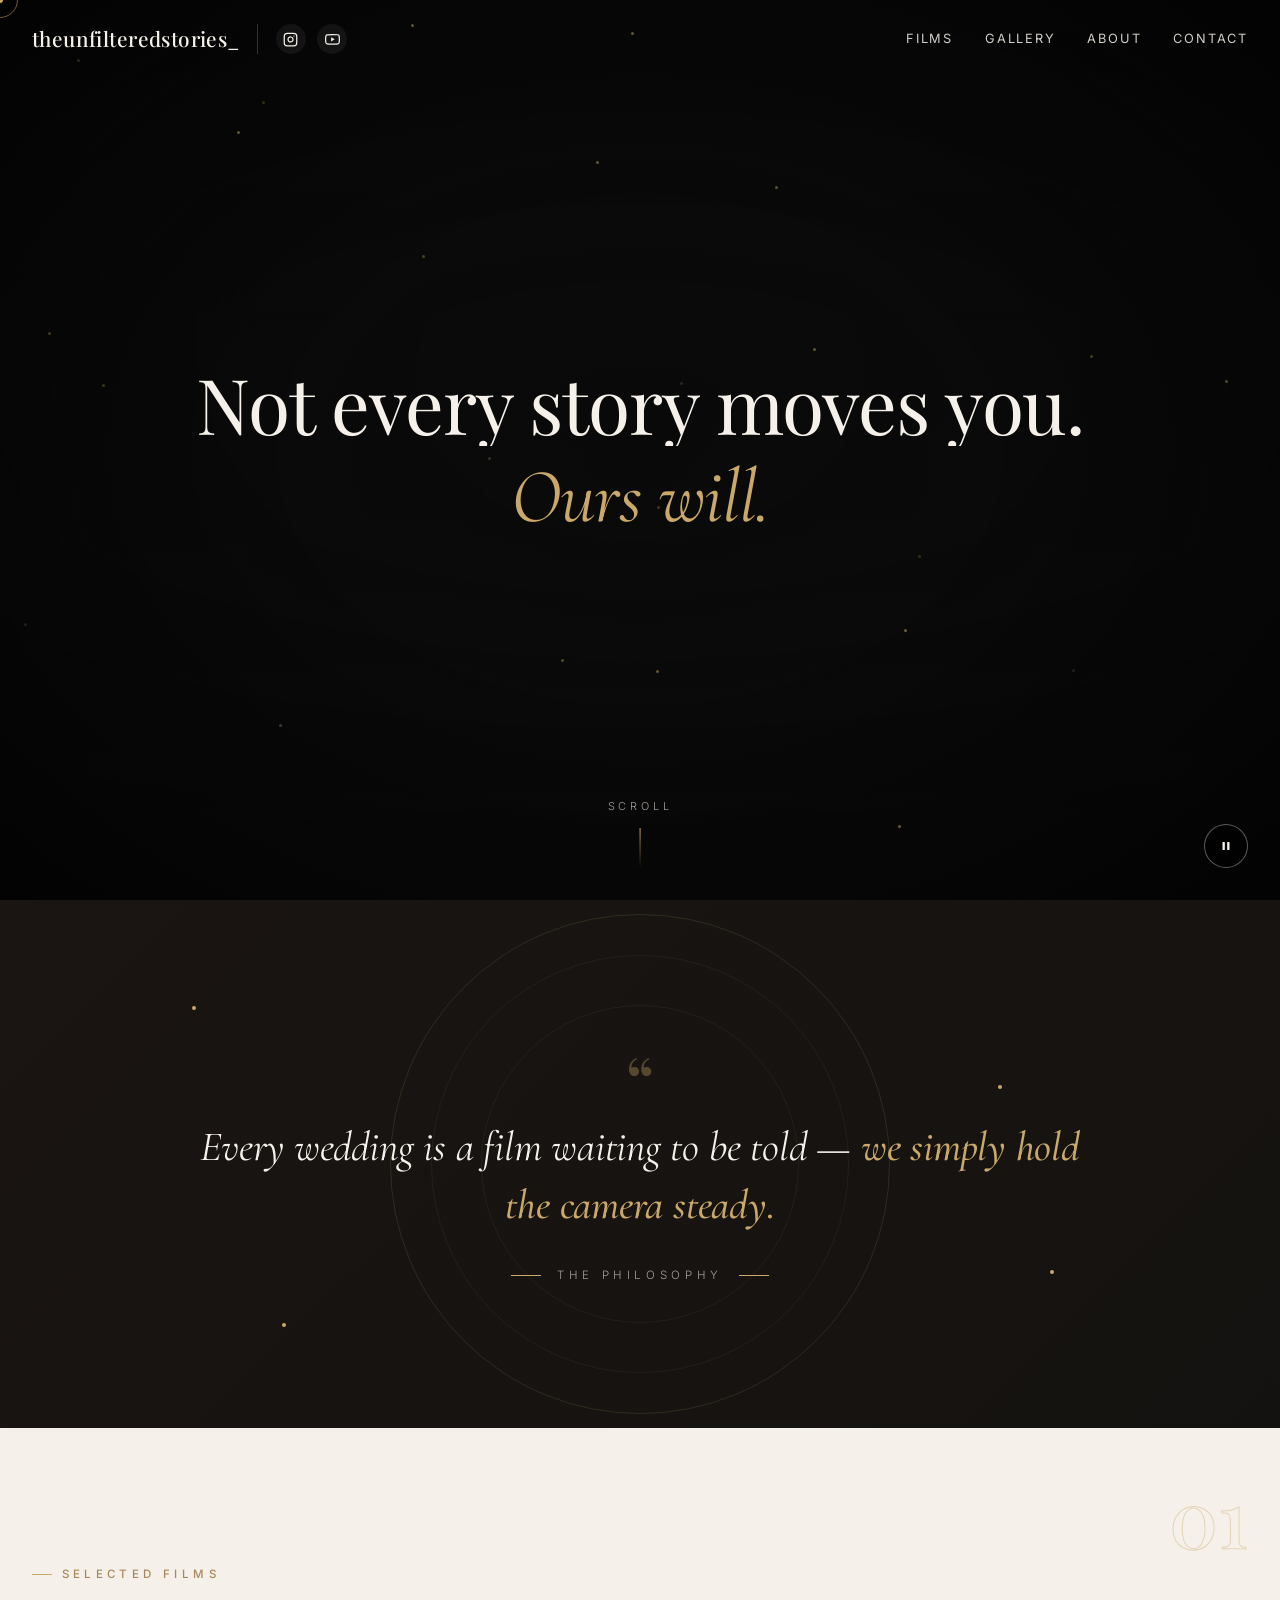
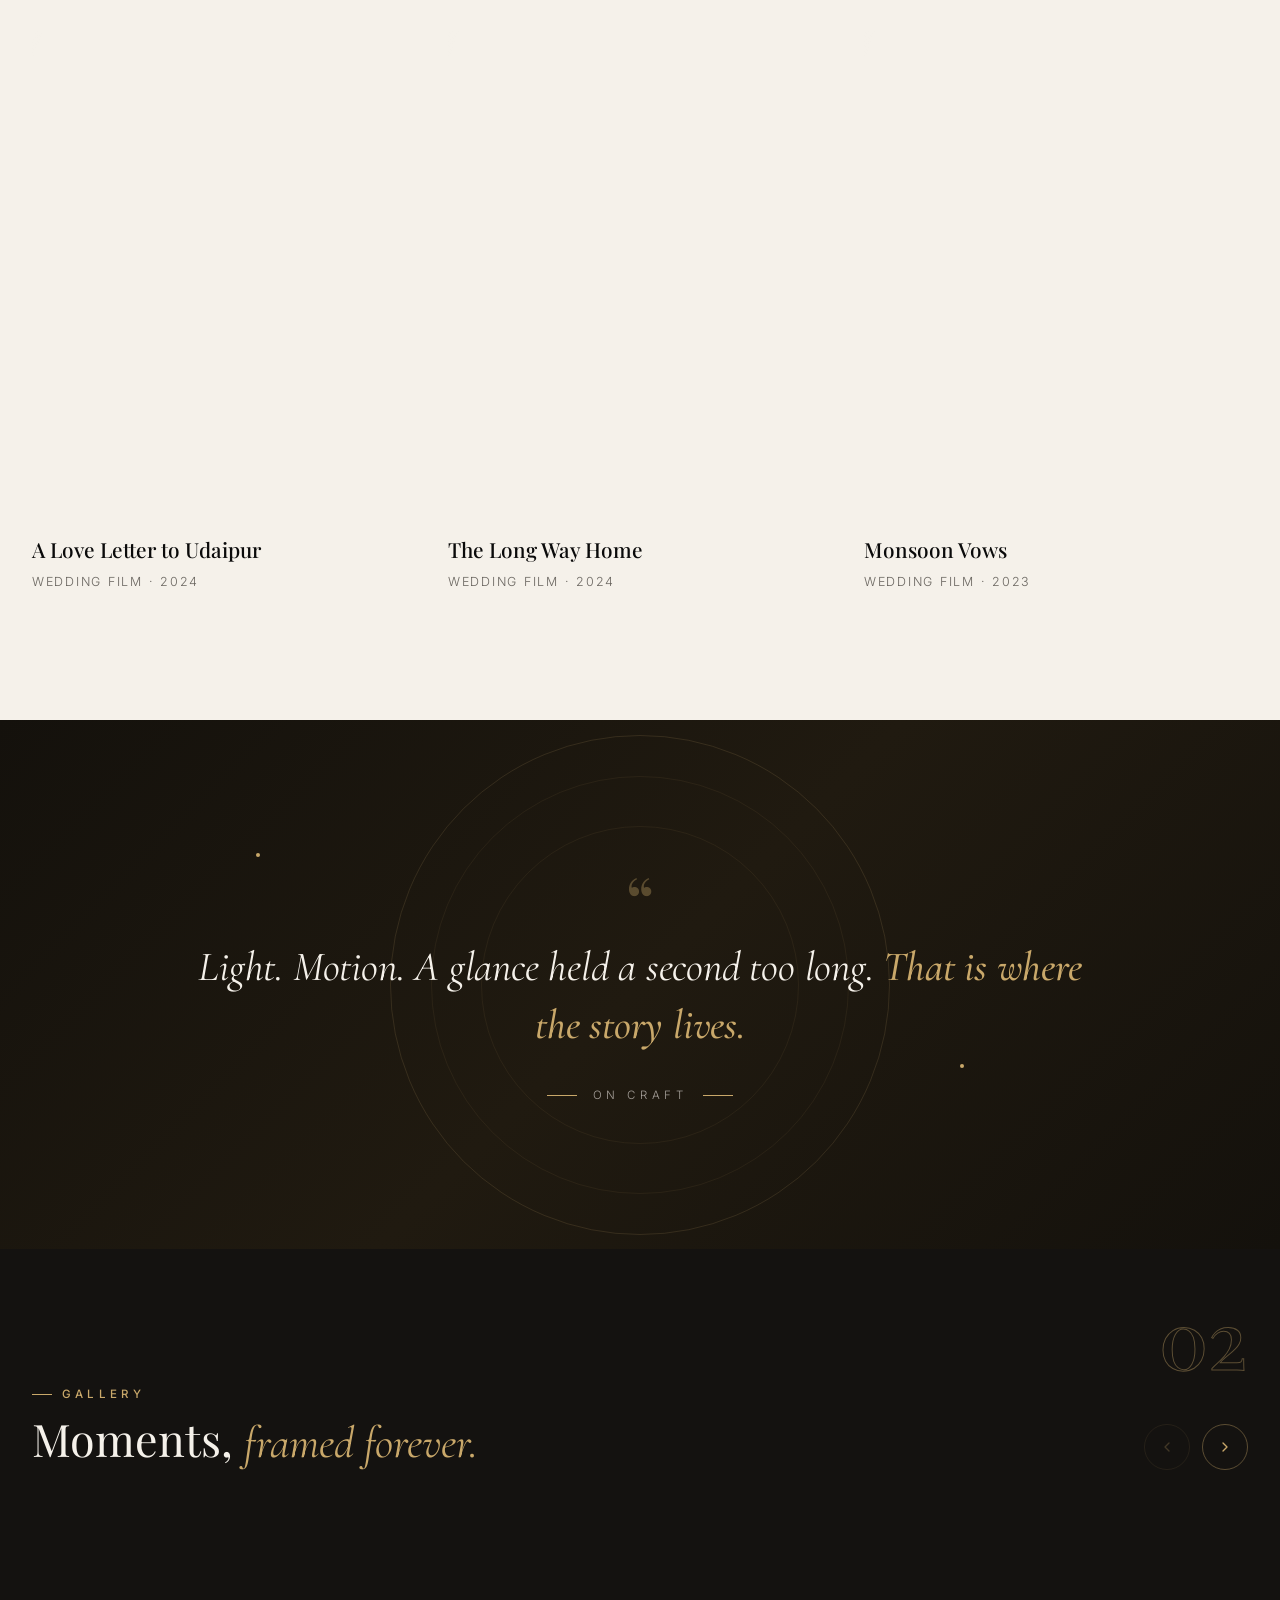
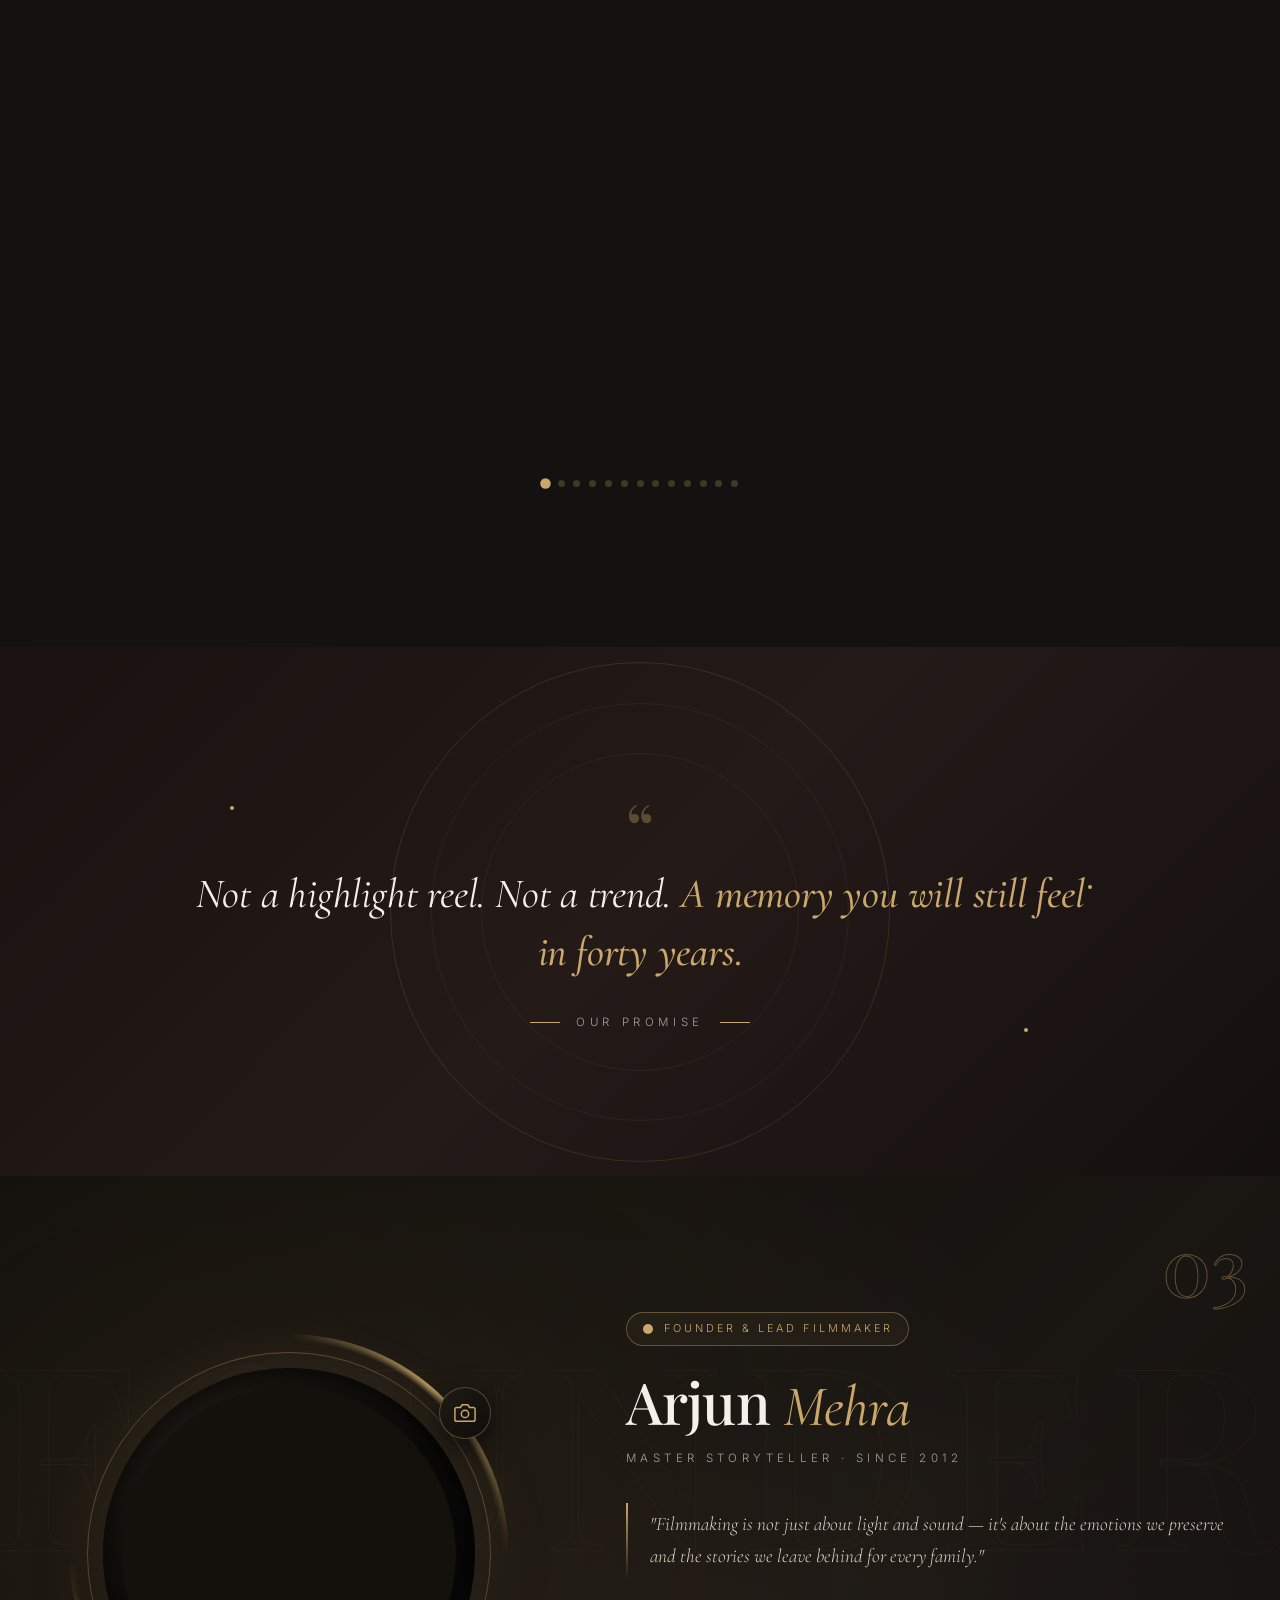
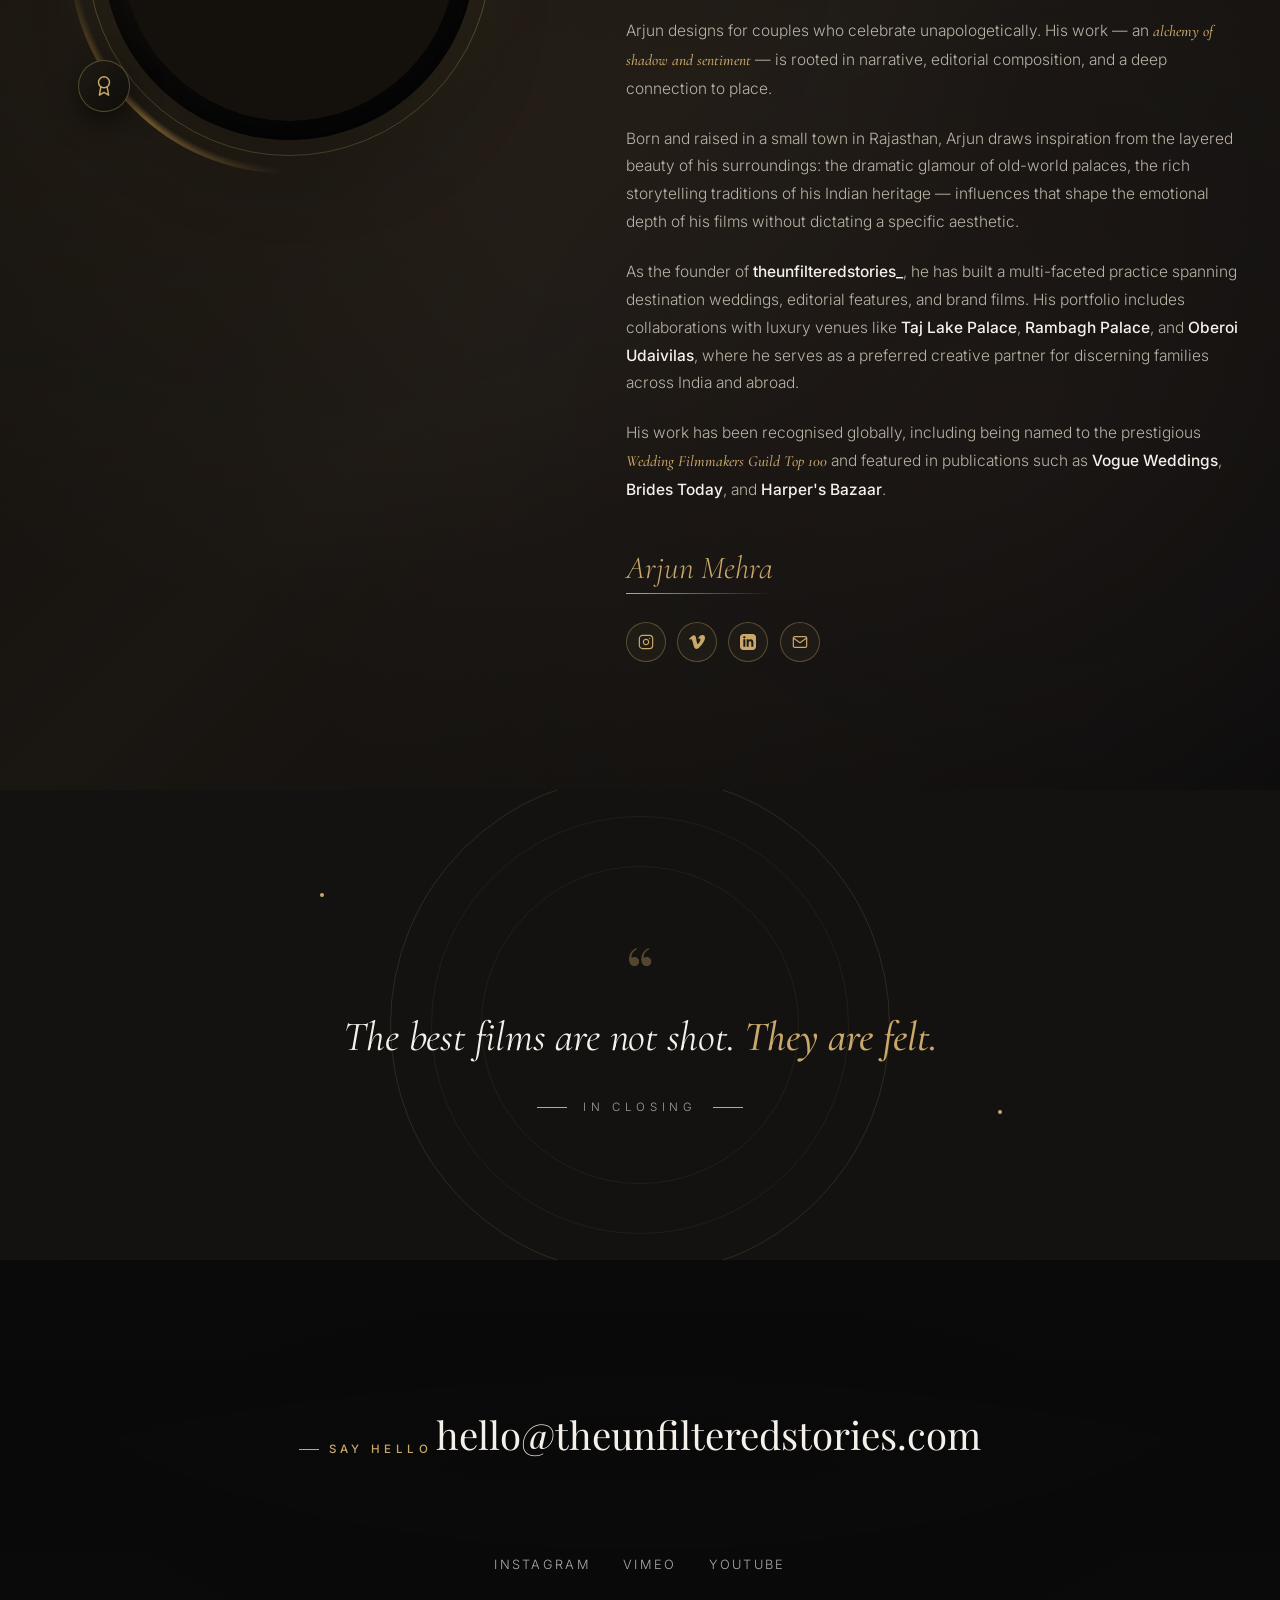
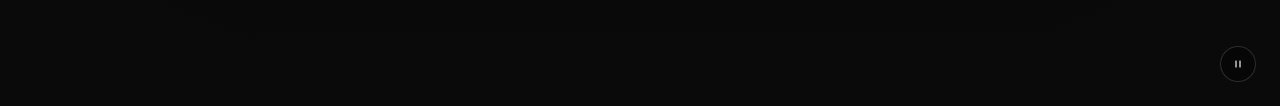
==== index.html @ 8474b448 "Add files via upload" ====
<!DOCTYPE html>
<html lang="en">
<head>
<meta charset="UTF-8" />
<meta name="viewport" content="width=device-width, initial-scale=1.0" />
<title>theunfilteredstories_ | Luxury Wedding Films & Editorial Photography</title>
<meta name="description" content="Luxury wedding films and editorial photography in India by theunfilteredstories_." />
<link rel="preconnect" href="https://fonts.googleapis.com">
<link rel="preconnect" href="https://fonts.gstatic.com" crossorigin>
<link href="https://fonts.googleapis.com/css2?family=Cormorant+Garamond:ital,wght@0,300;0,400;0,500;1,300;1,400&family=Inter:wght@300;400;500;600&family=Playfair+Display:ital,wght@0,400;0,500;0,600;1,400&display=swap" rel="stylesheet">
<link rel="stylesheet" href="style.css">
<style>

</style>
</head>
<body>

<!-- CUSTOM CURSOR -->
<div class="cursor-dot" id="cursorDot"></div>
<div class="cursor-ring" id="cursorRing"></div>

<!-- SCROLL PROGRESS -->
<div class="scroll-progress" id="scrollProgress"></div>

<!-- PAGE LOADER -->
<div class="loader" id="loader">
  <div class="loader__logo">theunfilteredstories_</div>
</div>

<!-- NAV -->
<header class="nav" id="nav">
  <div class="nav__left">
    <a href="#top" class="nav__logo">theunfilteredstories_</a>
    <div class="nav__socials">
      <a href="https://instagram.com" target="_blank" rel="noopener" aria-label="Instagram">
        <svg viewBox="0 0 24 24" fill="none" stroke="currentColor" stroke-width="2" stroke-linecap="round" stroke-linejoin="round">
          <rect x="2" y="2" width="20" height="20" rx="5" ry="5"></rect>
          <path d="M16 11.37A4 4 0 1 1 12.63 8 4 4 0 0 1 16 11.37z"></path>
          <line x1="17.5" y1="6.5" x2="17.51" y2="6.5"></line>
        </svg>
      </a>
      <a href="https://youtube.com" target="_blank" rel="noopener" aria-label="YouTube">
        <svg viewBox="0 0 24 24" fill="none" stroke="currentColor" stroke-width="2" stroke-linecap="round" stroke-linejoin="round">
          <path d="M22.54 6.42a2.78 2.78 0 0 0-1.94-2C18.88 4 12 4 12 4s-6.88 0-8.6.46a2.78 2.78 0 0 0-1.94 2A29 29 0 0 0 1 11.75a29 29 0 0 0 .46 5.33A2.78 2.78 0 0 0 3.4 19c1.72.46 8.6.46 8.6.46s6.88 0 8.6-.46a2.78 2.78 0 0 0 1.94-2 29 29 0 0 0 .46-5.25 29 29 0 0 0-.46-5.33z"></path>
          <polygon points="9.75 15.02 15.5 11.75 9.75 8.48 9.75 15.02" fill="currentColor" stroke="none"></polygon>
        </svg>
      </a>
    </div>
  </div>

  <button class="nav__toggle" id="navToggle" aria-label="Open menu">
    <span></span><span></span>
  </button>

  <nav class="nav__links" id="navLinks">
    <button class="nav__close" id="navClose" aria-label="Close menu">
      <svg viewBox="0 0 24 24" fill="none" stroke="currentColor" stroke-width="2" stroke-linecap="round" stroke-linejoin="round">
        <line x1="18" y1="6" x2="6" y2="18"></line>
        <line x1="6" y1="6" x2="18" y2="18"></line>
      </svg>
    </button>
    <a href="#films">Films</a>
    <a href="#gallery">Gallery</a>
    <a href="#about">About</a>
    <a href="#contact">Contact</a>
  </nav>
</header>

<!-- HERO -->
<section class="hero" id="top">
  <div class="hero__fallback"></div>

  <video class="hero__video" id="heroVideo"
         autoplay muted loop playsinline preload="auto"
         poster="https://images.unsplash.com/photo-1519741497674-611481863552?w=1920&q=80">
    <source src="https://cdn.coverr.co/videos/coverr-a-couple-walking-on-the-beach-2637/1080p.mp4" type="video/mp4" />
    <source src="https://cdn.coverr.co/videos/coverr-wedding-couple-sunset-8701/1080p.mp4" type="video/mp4" />
  </video>

  <div class="hero__overlay"></div>

  <!-- Floating particles -->
  <div class="hero__particles" id="heroParticles"></div>

  <button class="hero__video-toggle" id="heroVideoToggle" aria-label="Toggle background video">
    <svg id="heroIconPause" viewBox="0 0 24 24" fill="currentColor">
      <rect x="6" y="5" width="4" height="14" rx="1"/>
      <rect x="14" y="5" width="4" height="14" rx="1"/>
    </svg>
    <svg id="heroIconPlay" viewBox="0 0 24 24" fill="currentColor" style="display:none">
      <polygon points="6,4 20,12 6,20"/>
    </svg>
  </button>

  <div class="hero__content">
    <h1 class="hero__title">
      <span class="reveal-line" data-anim="fade-up"><span>Not every story moves you.</span></span>
      <span class="reveal-line" data-anim="fade-up" style="transition-delay:0.3s"><span><em>Ours will.</em></span></span>
    </h1>
  </div>
  <div class="hero__scroll">Scroll</div>
</section>

<!-- QUOTE 1 -->
<section class="quote quote--gradient">
  <div class="quote__ring"></div>
  <span class="sparkle" style="top:20%;left:15%;animation-delay:0s"></span>
  <span class="sparkle" style="top:70%;left:82%;animation-delay:1.2s"></span>
  <span class="sparkle" style="top:35%;left:78%;animation-delay:2.1s"></span>
  <span class="sparkle" style="top:80%;left:22%;animation-delay:0.7s"></span>
  <div class="quote__inner" data-anim="fade-blur">
    <span class="quote__mark">“</span>
    <p class="quote__text">
      Every wedding is a film waiting to be told —
      <span class="accent">we simply hold the camera steady.</span>
    </p>
    <span class="quote__attr">The Philosophy</span>
  </div>
</section>

<!-- FILMS -->
<section class="films" id="films">
  <span class="section-num" data-anim="fade-left">01</span>
  <p class="section-label" data-anim="fade-right">Selected Films</p>
  <div class="films__grid">
    <article class="film" data-anim="fade-up" style="transition-delay:0s"
             data-img="https://images.unsplash.com/photo-1583939003579-730e3918a45a?w=1600&q=80">
      <div class="film__thumb-wrap">
        <div class="film__thumb" style="background-image:url('https://images.unsplash.com/photo-1583939003579-730e3918a45a?w=900&q=80')"></div>
      </div>
      <h3>A Love Letter to Udaipur</h3>
      <p>Wedding Film · 2024</p>
    </article>
    <article class="film" data-anim="fade-up" style="transition-delay:0.15s"
             data-img="https://images.unsplash.com/photo-1511285560929-80b456fea0bc?w=1600&q=80">
      <div class="film__thumb-wrap">
        <div class="film__thumb" style="background-image:url('https://images.unsplash.com/photo-1511285560929-80b456fea0bc?w=900&q=80')"></div>
      </div>
      <h3>The Long Way Home</h3>
      <p>Wedding Film · 2024</p>
    </article>
    <article class="film" data-anim="fade-up" style="transition-delay:0.3s"
             data-img="https://images.unsplash.com/photo-1519225421980-715cb0215aed?w=1600&q=80">
      <div class="film__thumb-wrap">
        <div class="film__thumb" style="background-image:url('https://images.unsplash.com/photo-1519225421980-715cb0215aed?w=900&q=80')"></div>
      </div>
      <h3>Monsoon Vows</h3>
      <p>Wedding Film · 2023</p>
    </article>
  </div>
</section>

<!-- QUOTE 2 -->
<section class="quote quote--gold">
  <div class="quote__ring"></div>
  <span class="sparkle" style="top:25%;left:20%;animation-delay:0.4s"></span>
  <span class="sparkle" style="top:65%;left:75%;animation-delay:1.6s"></span>
  <div class="quote__inner" data-anim="fade-scale">
    <span class="quote__mark">“</span>
    <p class="quote__text">
      Light. Motion. A glance held a second too long.
      <span class="accent">That is where the story lives.</span>
    </p>
    <span class="quote__attr">On Craft</span>
  </div>
</section>

<!-- GALLERY -->
<section class="gallery" id="gallery">
  <span class="section-num" data-anim="fade-left">02</span>
  <div class="gallery__header">
    <div data-anim="fade-left">
      <p class="section-label">Gallery</p>
      <h2 class="gallery__title">Moments, <em>framed forever.</em></h2>
    </div>
    <div class="gallery__controls" data-anim="fade-right">
      <button class="gallery__btn" id="prevBtn" aria-label="Previous">
        <svg viewBox="0 0 24 24" fill="none" stroke="currentColor" stroke-width="2" stroke-linecap="round" stroke-linejoin="round"><polyline points="15 18 9 12 15 6"></polyline></svg>
      </button>
      <button class="gallery__btn" id="nextBtn" aria-label="Next">
        <svg viewBox="0 0 24 24" fill="none" stroke="currentColor" stroke-width="2" stroke-linecap="round" stroke-linejoin="round"><polyline points="9 18 15 12 9 6"></polyline></svg>
      </button>
    </div>
  </div>
  <div class="slider" id="slider">
    <div class="slider__track" id="sliderTrack"></div>
  </div>
  <div class="gallery__dots" id="galleryDots"></div>
</section>

<!-- QUOTE 3 -->
<section class="quote quote--rose">
  <div class="quote__ring"></div>
  <span class="sparkle" style="top:30%;left:18%;animation-delay:0.9s"></span>
  <span class="sparkle" style="top:72%;left:80%;animation-delay:0.2s"></span>
  <span class="sparkle" style="top:45%;left:85%;animation-delay:2.3s"></span>
  <div class="quote__inner" data-anim="fade-rotate">
    <span class="quote__mark">“</span>
    <p class="quote__text">
      Not a highlight reel. Not a trend.
      <span class="accent">A memory you will still feel in forty years.</span>
    </p>
    <span class="quote__attr">Our Promise</span>
  </div>
</section>

<!-- ABOUT -->
<section class="about-page" id="about">
  <div class="about-page__ghost">FOUNDER</div>
  <span class="section-num" data-anim="fade-left">03</span>

  <div class="about-page__inner">

    <div class="about-page__visual" data-anim="fade-right">
      <div class="about-page__ring-wrap">
        <div class="about-page__ring-outer"></div>
        <div class="about-page__ring-mid"></div>
        <div class="about-page__ring-inner"></div>

        <div class="about-page__portrait"
             style="background-image:url('https://images.unsplash.com/photo-1606216794074-735e91aa2c92?w=900&q=80')"></div>

        <div class="about-page__badge about-page__badge--1" title="Camera">
          <svg viewBox="0 0 24 24" fill="none" stroke="currentColor" stroke-width="1.6" stroke-linecap="round" stroke-linejoin="round">
            <path d="M23 19a2 2 0 0 1-2 2H3a2 2 0 0 1-2-2V8a2 2 0 0 1 2-2h4l2-3h6l2 3h4a2 2 0 0 1 2 2z"></path>
            <circle cx="12" cy="13" r="4"></circle>
          </svg>
        </div>
        <div class="about-page__badge about-page__badge--2" title="Award">
          <svg viewBox="0 0 24 24" fill="none" stroke="currentColor" stroke-width="1.6" stroke-linecap="round" stroke-linejoin="round">
            <circle cx="12" cy="8" r="6"></circle>
            <path d="M15.477 12.89 17 22l-5-3-5 3 1.523-9.11"></path>
          </svg>
        </div>
      </div>
    </div>

    <div class="about-page__content" data-anim="fade-left">

      <div class="about-page__badge-tag">
        <svg viewBox="0 0 24 24" fill="currentColor"><circle cx="12" cy="12" r="10"/></svg>
        Founder &amp; Lead Filmmaker
      </div>

      <h2 class="about-page__name">
        <span class="first">Arjun</span>
        <span class="last">Mehra</span>
      </h2>

      <p class="about-page__role">Master Storyteller · Since 2012</p>

      <blockquote class="about-page__quote">
        "Filmmaking is not just about light and sound — it's about the
        <em>emotions we preserve</em> and the stories we leave behind for every family."
      </blockquote>

      <div class="about-page__bio">
        <p>
          Arjun designs for couples who celebrate unapologetically. His work —
          an <em>alchemy of shadow and sentiment</em> — is rooted in narrative,
          editorial composition, and a deep connection to place.
        </p>
        <p>
          Born and raised in a small town in Rajasthan, Arjun draws inspiration
          from the layered beauty of his surroundings: the dramatic glamour of
          old-world palaces, the rich storytelling traditions of his Indian
          heritage — influences that shape the emotional depth of his films
          without dictating a specific aesthetic.
        </p>
        <p>
          As the founder of <strong>theunfilteredstories_</strong>, he has built a
          multi-faceted practice spanning destination weddings, editorial
          features, and brand films. His portfolio includes collaborations with
          luxury venues like <strong>Taj Lake Palace</strong>,
          <strong>Rambagh Palace</strong>, and <strong>Oberoi Udaivilas</strong>,
          where he serves as a preferred creative partner for discerning families
          across India and abroad.
        </p>
        <p>
          His work has been recognised globally, including being named to the
          prestigious <em>Wedding Filmmakers Guild Top 100</em> and featured in
          publications such as <strong>Vogue Weddings</strong>,
          <strong>Brides Today</strong>, and <strong>Harper's Bazaar</strong>.
        </p>
      </div>

      <div class="about-page__signature" data-anim="fade-up">
        Arjun Mehra
      </div>

      <div class="about-page__socials" data-anim="fade-up" style="transition-delay:0.15s">
        <a href="#" aria-label="Instagram">
          <svg viewBox="0 0 24 24" fill="none" stroke="currentColor" stroke-width="1.8" stroke-linecap="round" stroke-linejoin="round">
            <rect x="2" y="2" width="20" height="20" rx="5" ry="5"></rect>
            <path d="M16 11.37A4 4 0 1 1 12.63 8 4 4 0 0 1 16 11.37z"></path>
            <line x1="17.5" y1="6.5" x2="17.51" y2="6.5"></line>
          </svg>
        </a>
        <a href="#" aria-label="Vimeo">
          <svg viewBox="0 0 24 24" fill="currentColor">
            <path d="M23.977 6.416c-.105 2.338-1.739 5.543-4.894 9.609-3.268 4.247-6.026 6.37-8.29 6.37-1.409 0-2.578-1.294-3.553-3.881L5.322 11.4C4.603 8.816 3.834 7.522 3.01 7.522c-.179 0-.806.378-1.881 1.132L0 7.197a315.065 315.065 0 0 0 3.501-3.128C5.08 2.701 6.266 1.984 7.055 1.91c1.867-.18 3.016 1.1 3.447 3.838.465 2.953.789 4.789.971 5.507.539 2.45 1.131 3.674 1.776 3.674.502 0 1.256-.796 2.265-2.385 1.004-1.589 1.54-2.797 1.612-3.628.144-1.371-.395-2.061-1.614-2.061-.574 0-1.167.121-1.777.391 1.186-3.868 3.434-5.757 6.762-5.637 2.473.06 3.628 1.664 3.48 4.807z"/>
          </svg>
        </a>
        <a href="#" aria-label="LinkedIn">
          <svg viewBox="0 0 24 24" fill="currentColor">
            <path d="M19 0h-14c-2.761 0-5 2.239-5 5v14c0 2.761 2.239 5 5 5h14c2.762 0 5-2.239 5-5v-14c0-2.761-2.238-5-5-5zm-11 19h-3v-11h3v11zm-1.5-12.268c-.966 0-1.75-.79-1.75-1.764s.784-1.764 1.75-1.764 1.75.79 1.75 1.764-.783 1.764-1.75 1.764zm13.5 12.268h-3v-5.604c0-3.368-4-3.113-4 0v5.604h-3v-11h3v1.765c1.396-2.586 7-2.777 7 2.476v6.759z"/>
          </svg>
        </a>
        <a href="mailto:hello@theunfilteredstories.com" aria-label="Email">
          <svg viewBox="0 0 24 24" fill="none" stroke="currentColor" stroke-width="1.8" stroke-linecap="round" stroke-linejoin="round">
            <path d="M4 4h16c1.1 0 2 .9 2 2v12c0 1.1-.9 2-2 2H4c-1.1 0-2-.9-2-2V6c0-1.1.9-2 2-2z"></path>
            <polyline points="22,6 12,13 2,6"></polyline>
          </svg>
        </a>
      </div>

    </div>
  </div>
</section>

<!-- QUOTE 4 -->
<section class="quote quote--dark">
  <div class="quote__ring"></div>
  <span class="sparkle" style="top:22%;left:25%;animation-delay:0.5s"></span>
  <span class="sparkle" style="top:68%;left:78%;animation-delay:1.4s"></span>
  <div class="quote__inner" data-anim="zoom-out">
    <span class="quote__mark">“</span>
    <p class="quote__text">
      The best films are not shot.
      <span class="accent">They are felt.</span>
    </p>
    <span class="quote__attr">In Closing</span>
  </div>
</section>

<!-- CONTACT / FOOTER -->
<footer class="contact" id="contact">
  <div class="contact__fallback"></div>

  <video class="contact__video" id="footerVideo"
         autoplay muted loop playsinline preload="auto"
         poster="https://images.unsplash.com/photo-1522413452208-996ff3f3e740?w=1920&q=80">
    <source src="https://cdn.coverr.co/videos/coverr-a-couple-in-love-1573/1080p.mp4" type="video/mp4" />
    <source src="https://cdn.coverr.co/videos/coverr-a-wedding-couple-1583/1080p.mp4" type="video/mp4" />
  </video>

  <div class="contact__overlay"></div>

  <button class="contact__video-toggle" id="footerVideoToggle" aria-label="Toggle footer video">
    <svg id="footerIconPause" viewBox="0 0 24 24" fill="currentColor">
      <rect x="6" y="5" width="4" height="14" rx="1"/>
      <rect x="14" y="5" width="4" height="14" rx="1"/>
    </svg>
    <svg id="footerIconPlay" viewBox="0 0 24 24" fill="currentColor" style="display:none">
      <polygon points="6,4 20,12 6,20"/>
    </svg>
  </button>

  <div class="contact__inner">
    <p class="section-label" data-anim="fade-down">Say Hello</p>
    <a class="contact__mail" href="mailto:hello@theunfilteredstories.com" data-anim="fade-scale">
      hello@theunfilteredstories.com
    </a>
    <div class="contact__socials" data-anim="fade-up" style="transition-delay:0.2s">
      <a href="#">Instagram</a>
      <a href="#">Vimeo</a>
      <a href="#">YouTube</a>
    </div>
    <p class="contact__copy" data-anim="fade-up" style="transition-delay:0.35s">
      © <span id="year"></span> theunfilteredstories_
    </p>
  </div>
</footer>

<!-- LIGHTBOX -->
<div class="lightbox" id="lightbox">
  <button class="lightbox__close" id="lightboxClose" aria-label="Close">×</button>
  <img id="lightboxImg" src="" alt="" />
</div>

<script src="main.js"></script>

</body>
</html>
---- style.css ----
/* ========================================================
   BASE + VARIABLES
   ======================================================== */
*, *::before, *::after { box-sizing: border-box; margin: 0; padding: 0; }

:root {
  --ink:        #0a0a0a;
  --cream:      #f5f1ea;
  --sand:       #e8e0d2;
  --accent:     #c9a86a;
  --accent-2:   #a8875a;
  --gold-deep:  #8a6b3a;
  --rose:       #b78a86;
  --deep:       #141210;
  --muted-dark: #6a6660;
  --muted-lite: #a6a09a;

  --serif:   'Cormorant Garamond', serif;
  --display: 'Playfair Display', serif;
  --sans:    'Inter', system-ui, sans-serif;
}

html { scroll-behavior: smooth; }

body {
  background: var(--ink);
  color: var(--cream);
  font-family: var(--sans);
  font-weight: 300;
  line-height: 1.6;
  -webkit-font-smoothing: antialiased;
  overflow-x: hidden;
  cursor: none; /* replaced by custom cursor on desktop */
}
@media (max-width: 900px) { body { cursor: auto; } }

a { color: inherit; text-decoration: none; }
img { display: block; max-width: 100%; }

::selection { background: var(--accent); color: var(--ink); }

/* Custom scrollbar */
::-webkit-scrollbar { width: 8px; }
::-webkit-scrollbar-track { background: var(--ink); }
::-webkit-scrollbar-thumb {
  background: linear-gradient(180deg, var(--accent), var(--gold-deep));
  border-radius: 4px;
}
::-webkit-scrollbar-thumb:hover { background: var(--accent); }

/* ========================================================
   ANIMATION KEYFRAMES  (150+)
   ======================================================== */

/* --- Fades --- */
@keyframes fadeIn       { from { opacity: 0 } to { opacity: 1 } }
@keyframes fadeOut      { from { opacity: 1 } to { opacity: 0 } }
@keyframes fadeUp       { from { opacity:0; transform: translateY(40px) } to { opacity:1; transform: translateY(0) } }
@keyframes fadeDown     { from { opacity:0; transform: translateY(-40px) } to { opacity:1; transform: translateY(0) } }
@keyframes fadeLeft     { from { opacity:0; transform: translateX(-50px) } to { opacity:1; transform: translateX(0) } }
@keyframes fadeRight    { from { opacity:0; transform: translateX(50px) } to { opacity:1; transform: translateX(0) } }
@keyframes fadeInScale  { from { opacity:0; transform: scale(0.9) } to { opacity:1; transform: scale(1) } }
@keyframes fadeInBlur   { from { opacity:0; filter: blur(12px) } to { opacity:1; filter: blur(0) } }
@keyframes fadeInRotate { from { opacity:0; transform: rotate(-6deg) scale(0.95) } to { opacity:1; transform: rotate(0) scale(1) } }

/* --- Slides --- */
@keyframes slideUp      { from { transform: translateY(100%) } to { transform: translateY(0) } }
@keyframes slideDown    { from { transform: translateY(-100%) } to { transform: translateY(0) } }
@keyframes slideLeft    { from { transform: translateX(100%) } to { transform: translateX(0) } }
@keyframes slideRight   { from { transform: translateX(-100%) } to { transform: translateX(0) } }

/* --- Zooms --- */
@keyframes zoomIn       { from { transform: scale(0.5); opacity: 0 } to { transform: scale(1); opacity: 1 } }
@keyframes zoomOut      { from { transform: scale(1.4); opacity: 0 } to { transform: scale(1); opacity: 1 } }
@keyframes slowZoom     { from { transform: scale(1) } to { transform: scale(1.1) } }
@keyframes breathe      { 0%,100% { transform: scale(1) } 50% { transform: scale(1.03) } }
@keyframes pulseSoft    { 0%,100% { opacity: 0.5 } 50% { opacity: 1 } }
@keyframes pulseScale   { 0%,100% { transform: scale(1) } 50% { transform: scale(1.06) } }
@keyframes pulseRing    { 0% { box-shadow: 0 0 0 0 rgba(201,168,106,0.6) } 70% { box-shadow: 0 0 0 16px rgba(201,168,106,0) } 100% { box-shadow: 0 0 0 0 rgba(201,168,106,0) } }

/* --- Rotations --- */
@keyframes spin         { from { transform: rotate(0) } to { transform: rotate(360deg) } }
@keyframes spinSlow     { from { transform: rotate(0) } to { transform: rotate(360deg) } }
@keyframes spinReverse  { from { transform: rotate(360deg) } to { transform: rotate(0) } }
@keyframes tilt         { 0%,100% { transform: rotate(-2deg) } 50% { transform: rotate(2deg) } }
@keyframes wobble       { 0%,100% { transform: translateX(0) } 25% { transform: translateX(-4px) rotate(-1deg) } 75% { transform: translateX(4px) rotate(1deg) } }
@keyframes swing        { 0%,100% { transform: rotate(-8deg) } 50% { transform: rotate(8deg) } }

/* --- Movement --- */
@keyframes float        { 0%,100% { transform: translateY(0) } 50% { transform: translateY(-14px) } }
@keyframes floatX       { 0%,100% { transform: translateX(0) } 50% { transform: translateX(14px) } }
@keyframes floatUpSlow  { 0%,100% { transform: translateY(0) } 50% { transform: translateY(-30px) } }
@keyframes drift        { 0%,100% { transform: translate(0,0) } 33% { transform: translate(12px,-8px) } 66% { transform: translate(-8px,10px) } }
@keyframes bob          { 0%,100% { transform: translateY(0) } 50% { transform: translateY(-6px) } }
@keyframes sway         { 0%,100% { transform: rotate(-3deg) } 50% { transform: rotate(3deg) } }

/* --- Text reveals --- */
@keyframes typewriter   { from { width: 0 } to { width: 100% } }
@keyframes blink        { 0%,100% { border-color: transparent } 50% { border-color: var(--accent) } }
@keyframes letterUp     { from { opacity: 0; transform: translateY(100%) } to { opacity: 1; transform: translateY(0) } }
@keyframes letterDrop   { from { opacity: 0; transform: translateY(-100%) } to { opacity: 1; transform: translateY(0) } }
@keyframes letterBlur   { from { opacity: 0; filter: blur(8px) } to { opacity: 1; filter: blur(0) } }
@keyframes letterScale  { from { opacity: 0; transform: scale(1.4) } to { opacity: 1; transform: scale(1) } }
@keyframes shimText     { 0% { background-position: -200% center } 100% { background-position: 200% center } }
@keyframes glowText     { 0%,100% { text-shadow: 0 0 8px rgba(201,168,106,0.4) } 50% { text-shadow: 0 0 24px rgba(201,168,106,0.9) } }
@keyframes underlineIn  { from { width: 0 } to { width: 100% } }

/* --- Lines / reveal bars --- */
@keyframes lineGrowH    { from { transform: scaleX(0) } to { transform: scaleX(1) } }
@keyframes lineGrowV    { from { transform: scaleY(0) } to { transform: scaleY(1) } }
@keyframes lineDraw     { from { stroke-dashoffset: 1000 } to { stroke-dashoffset: 0 } }
@keyframes curtain      { from { transform: scaleY(1) } to { transform: scaleY(0) } }
@keyframes wipeRight    { from { clip-path: inset(0 100% 0 0) } to { clip-path: inset(0 0 0 0) } }
@keyframes wipeLeft     { from { clip-path: inset(0 0 0 100%) } to { clip-path: inset(0 0 0 0) } }
@keyframes wipeUp       { from { clip-path: inset(100% 0 0 0) } to { clip-path: inset(0 0 0 0) } }
@keyframes wipeDown     { from { clip-path: inset(0 0 100% 0) } to { clip-path: inset(0 0 0 0) } }
@keyframes wipeCircle   { from { clip-path: circle(0% at 50% 50%) } to { clip-path: circle(75% at 50% 50%) } }

/* --- Shimmer / shine --- */
@keyframes shimmer      { 0% { background-position: -200% 0 } 100% { background-position: 200% 0 } }
@keyframes shine        { 0% { left: -60% } 100% { left: 140% } }
@keyframes sparkle      { 0%,100% { opacity: 0; transform: scale(0.5) } 50% { opacity: 1; transform: scale(1.1) } }
@keyframes glitter      { 0%,100% { opacity: 0.3; transform: scale(0.8) rotate(0) } 50% { opacity: 1; transform: scale(1.2) rotate(180deg) } }

/* --- Waves / flows --- */
@keyframes wave         { 0%,100% { transform: translateY(0) rotate(0) } 25% { transform: translateY(-8px) rotate(1deg) } 75% { transform: translateY(8px) rotate(-1deg) } }
@keyframes ripple       { 0% { transform: scale(0.9); opacity: 0.7 } 100% { transform: scale(1.6); opacity: 0 } }
@keyframes blob         { 0%,100% { border-radius: 60% 40% 30% 70%/60% 30% 70% 40% } 50% { border-radius: 30% 60% 70% 40%/50% 60% 30% 60% } }

/* --- Bounce / easing --- */
@keyframes bounce       { 0%,100% { transform: translateY(0) } 50% { transform: translateY(-18px) } }
@keyframes bounceIn     { 0% { transform: scale(0.4); opacity: 0 } 60% { transform: scale(1.1) } 100% { transform: scale(1); opacity: 1 } }
@keyframes elastic      { 0% { transform: scale(1) } 30% { transform: scale(1.15) } 50% { transform: scale(0.95) } 70% { transform: scale(1.05) } 100% { transform: scale(1) } }
@keyframes jelly        { 0%,100% { transform: scale(1,1) } 25% { transform: scale(1.1,0.9) } 50% { transform: scale(0.9,1.1) } 75% { transform: scale(1.05,0.95) } }
@keyframes bounceSoft   { 0%,100% { transform: translateY(0) } 40% { transform: translateY(-8px) } 60% { transform: translateY(-4px) } }

/* --- Blur / focus --- */
@keyframes blurIn       { from { filter: blur(20px); opacity: 0 } to { filter: blur(0); opacity: 1 } }
@keyframes blurOut      { from { filter: blur(0); opacity: 1 } to { filter: blur(20px); opacity: 0 } }

/* --- Gradient shifts --- */
@keyframes gradShift    { 0%,100% { background-position: 0% 50% } 50% { background-position: 100% 50% } }
@keyframes hueRotate    { from { filter: hue-rotate(0) } to { filter: hue-rotate(360deg) } }
@keyframes goldShine    { 0% { background-position: 0% 50% } 100% { background-position: 200% 50% } }

/* --- Misc --- */
@keyframes heartbeat    { 0%,100% { transform: scale(1) } 14% { transform: scale(1.08) } 28% { transform: scale(1) } 42% { transform: scale(1.08) } 70% { transform: scale(1) } }
@keyframes flicker      { 0%,100% { opacity: 1 } 41% { opacity: 1 } 42% { opacity: 0.3 } 43% { opacity: 1 } 92% { opacity: 1 } 93% { opacity: 0.4 } 94% { opacity: 1 } }
@keyframes flip         { 0% { transform: rotateY(0) } 100% { transform: rotateY(360deg) } }
@keyframes flipIn       { from { transform: rotateY(90deg); opacity: 0 } to { transform: rotateY(0); opacity: 1 } }
@keyframes orbit        { from { transform: rotate(0) translateX(6px) rotate(0) } to { transform: rotate(360deg) translateX(6px) rotate(-360deg) } }
@keyframes scrollDown   { 0% { transform: translateY(-100%); opacity: 0 } 40% { opacity: 1 } 100% { transform: translateY(100%); opacity: 0 } }

/* --- New additions (150+) --- */
@keyframes glowPulse    { 0%,100% { box-shadow: 0 0 0 0 rgba(201,168,106,0.4) } 50% { box-shadow: 0 0 30px 6px rgba(201,168,106,0.35) } }
@keyframes shimmerLine  { 0% { background-position: -100% 0 } 100% { background-position: 200% 0 } }
@keyframes inkSpread    { 0% { transform: scale(0); opacity: 0.9 } 100% { transform: scale(3); opacity: 0 } }
@keyframes tada         { 0%,100% { transform: scale(1) rotate(0) } 10%,20% { transform: scale(0.9) rotate(-3deg) } 30%,50%,70%,90% { transform: scale(1.1) rotate(3deg) } 40%,60%,80% { transform: scale(1.1) rotate(-3deg) } }
@keyframes jelloHoriz   { 0%,100% { transform: skewX(0) } 30% { transform: skewX(-8deg) } 70% { transform: skewX(8deg) } }
@keyframes rubberBand   { 0% { transform: scale(1,1) } 30% { transform: scale(1.25,0.75) } 40% { transform: scale(0.75,1.25) } 50% { transform: scale(1.15,0.85) } 65% { transform: scale(0.95,1.05) } 100% { transform: scale(1,1) } }
@keyframes swingIn      { from { transform: rotate(-90deg); opacity: 0 } to { transform: rotate(0); opacity: 1 } }
@keyframes zoomFade     { from { transform: scale(0.6); filter: blur(6px); opacity: 0 } to { transform: scale(1); filter: blur(0); opacity: 1 } }
@keyframes marquee      { from { transform: translateX(0) } to { transform: translateX(-50%) } }
@keyframes drawLine     { from { stroke-dasharray: 0 2000 } to { stroke-dasharray: 2000 0 } }
@keyframes fadeSlide    { 0% { opacity: 0; transform: translateY(20px) } 100% { opacity: 1; transform: translateY(0) } }
@keyframes verticalScroll { 0% { transform: translateY(0) } 100% { transform: translateY(-50%) } }
@keyframes rotateIn     { from { transform: rotate(-180deg) scale(0); opacity: 0 } to { transform: rotate(0) scale(1); opacity: 1 } }
@keyframes underlineSlide { 0% { background-size: 0% 1px } 100% { background-size: 100% 1px } }
@keyframes wobbleIn     { from { transform: translateX(-100px) rotate(-15deg); opacity: 0 } to { transform: translateX(0) rotate(0); opacity: 1 } }
@keyframes textFlicker  { 0%,100% { opacity: 1; text-shadow: 0 0 8px rgba(201,168,106,0.5) } 50% { opacity: 0.85; text-shadow: 0 0 20px rgba(201,168,106,0.9) } }
@keyframes borderDash   { to { stroke-dashoffset: -1000 } }
@keyframes lightSweep   { 0% { transform: translateX(-100%) skewX(-20deg) } 100% { transform: translateX(200%) skewX(-20deg) } }
@keyframes breatheY     { 0%,100% { transform: translateY(0) scale(1) } 50% { transform: translateY(-5px) scale(1.02) } }
@keyframes flickerIn    { 0% { opacity: 0 } 10% { opacity: 1 } 20% { opacity: 0 } 30% { opacity: 1 } 45% { opacity: 0.4 } 60% { opacity: 1 } 100% { opacity: 1 } }
@keyframes rotateSlow   { from { transform: rotate(0) } to { transform: rotate(360deg) } }
@keyframes glowBorder   { 0%,100% { border-color: rgba(201,168,106,0.3) } 50% { border-color: rgba(201,168,106,0.9) } }
@keyframes popIn        { 0% { transform: scale(0.6) } 70% { transform: scale(1.05) } 100% { transform: scale(1) } }
@keyframes fadeRotate   { from { opacity: 0; transform: rotate(-8deg) } to { opacity: 1; transform: rotate(0) } }
@keyframes scaleInX     { from { transform: scaleX(0) } to { transform: scaleX(1) } }
@keyframes scaleInY     { from { transform: scaleY(0) } to { transform: scaleY(1) } }
@keyframes shakeX       { 0%,100% { transform: translateX(0) } 20%,60% { transform: translateX(-6px) } 40%,80% { transform: translateX(6px) } }
@keyframes shakeY       { 0%,100% { transform: translateY(0) } 20%,60% { transform: translateY(-4px) } 40%,80% { transform: translateY(4px) } }
@keyframes textShadowPulse { 0%,100% { text-shadow: 0 0 10px rgba(201,168,106,0.3) } 50% { text-shadow: 0 0 25px rgba(201,168,106,0.8), 0 0 40px rgba(201,168,106,0.4) } }
@keyframes maskReveal   { from { -webkit-mask-position: 100% 0; mask-position: 100% 0 } to { -webkit-mask-position: 0 0; mask-position: 0 0 } }
@keyframes typeCursor   { 0%,100% { opacity: 1 } 50% { opacity: 0 } }

/* ========================================================
   REVEAL UTILITIES
   ======================================================== */
[data-anim] {
  opacity: 0;
  transition: opacity 1s cubic-bezier(.2,.7,.2,1),
              transform 1s cubic-bezier(.2,.7,.2,1),
              filter 1s ease;
  will-change: transform, opacity;
}
[data-anim="fade-up"]     { transform: translateY(50px); }
[data-anim="fade-down"]   { transform: translateY(-50px); }
[data-anim="fade-left"]   { transform: translateX(-60px); }
[data-anim="fade-right"]  { transform: translateX(60px); }
[data-anim="fade-scale"]  { transform: scale(0.9); }
[data-anim="fade-blur"]   { filter: blur(14px); }
[data-anim="fade-rotate"] { transform: rotate(-5deg) scale(0.94); }
[data-anim="zoom-in"]     { transform: scale(0.7); }
[data-anim="zoom-out"]    { transform: scale(1.3); }
[data-anim="flip-in"]     { transform: perspective(800px) rotateY(45deg); }
[data-anim].in-view { opacity: 1; transform: none; filter: none; }

.reveal-line { overflow: hidden; display: block; }
.reveal-line > span {
  display: inline-block;
  transform: translateY(110%);
  transition: transform 1.1s cubic-bezier(.2,.7,.2,1);
}
.reveal-line.in-view > span { transform: translateY(0); }

/* ========================================================
   CUSTOM CURSOR
   ======================================================== */
.cursor-dot, .cursor-ring {
  position: fixed;
  top: 0; left: 0;
  pointer-events: none;
  z-index: 9999;
  transform: translate(-50%, -50%);
  will-change: transform, width, height;
}
.cursor-dot {
  width: 6px; height: 6px;
  background: var(--accent);
  border-radius: 50%;
  transition: width 0.25s ease, height 0.25s ease, background 0.25s ease;
}
.cursor-ring {
  width: 36px; height: 36px;
  border: 1px solid rgba(201,168,106,0.55);
  border-radius: 50%;
  transition: width 0.35s cubic-bezier(.2,.7,.2,1),
              height 0.35s cubic-bezier(.2,.7,.2,1),
              border-color 0.35s ease,
              background 0.35s ease;
}
.cursor-hover .cursor-dot { width: 0; height: 0; }
.cursor-hover .cursor-ring {
  width: 60px; height: 60px;
  background: rgba(201,168,106,0.12);
  border-color: var(--accent);
}
@media (max-width: 900px) { .cursor-dot, .cursor-ring { display: none; } }

/* ========================================================
   SCROLL PROGRESS BAR
   ======================================================== */
.scroll-progress {
  position: fixed;
  top: 0; left: 0;
  height: 2px;
  background: linear-gradient(90deg, var(--accent), var(--gold-deep), var(--accent));
  background-size: 200% 100%;
  animation: goldShine 4s linear infinite;
  width: 0%;
  z-index: 200;
  transition: width 0.1s ease-out;
}

/* ========================================================
   NAV
   ======================================================== */
.nav {
  position: fixed; top: 0; left: 0; right: 0;
  display: flex; justify-content: space-between; align-items: center;
  padding: 1.4rem 2rem;
  z-index: 100;
  transition: background 0.5s ease, backdrop-filter 0.5s ease, padding 0.4s ease, box-shadow 0.5s ease;
}
.nav.scrolled {
  background: rgba(10,10,10,0.78);
  backdrop-filter: blur(14px);
  -webkit-backdrop-filter: blur(14px);
  padding: 0.95rem 2rem;
  box-shadow: 0 1px 0 rgba(201,168,106,0.18);
}
.nav__left { display: flex; align-items: center; gap: 1.1rem; }
.nav__logo {
  font-family: var(--display); font-size: 1.3rem;
  letter-spacing: 0.02em; font-weight: 500;
  position: relative; transition: color 0.35s ease;
}
.nav__logo::after {
  content: ''; position: absolute; left: 0; bottom: -4px;
  height: 1px; width: 0; background: var(--accent);
  transition: width 0.5s cubic-bezier(.2,.7,.2,1);
}
.nav__logo:hover { color: var(--accent); }
.nav__logo:hover::after { width: 100%; }

.nav__socials {
  display: flex; align-items: center; gap: 0.7rem;
  padding-left: 1.1rem; border-left: 1px solid rgba(255,255,255,0.18);
}
.nav__socials a {
  display: flex; align-items: center; justify-content: center;
  width: 30px; height: 30px; border-radius: 50%;
  color: var(--cream); background: rgba(255,255,255,0.06);
  transition: background 0.4s ease, color 0.4s ease, transform 0.4s ease;
}
.nav__socials a:hover {
  background: var(--accent); color: var(--ink);
  transform: translateY(-3px) rotate(-8deg) scale(1.08);
}
.nav__socials svg { width: 15px; height: 15px; }

.nav__links {
  display: flex; gap: 2rem;
  font-size: 0.8rem; letter-spacing: 0.14em;
  text-transform: uppercase; font-weight: 400;
}
.nav__links a {
  position: relative; opacity: 0.85;
  transition: opacity 0.3s, color 0.3s;
}
.nav__links a:hover { opacity: 1; color: var(--accent); }
.nav__links a::after {
  content: ''; position: absolute; left: 0; bottom: -5px;
  height: 1px; width: 0; background: var(--accent);
  transition: width 0.45s cubic-bezier(.2,.7,.2,1);
}
.nav__links a:hover::after { width: 100%; }

.nav__toggle {
  display: none; background: none; border: none; cursor: pointer;
  flex-direction: column; gap: 5px; padding: 5px;
}
.nav__toggle span {
  display: block; width: 22px; height: 1px;
  background: var(--cream); transition: transform 0.4s ease;
}

/* Close (✕) button for mobile nav */
.nav__close {
  display: none;
  position: absolute;
  top: 1.4rem;
  right: 1.4rem;
  width: 42px; height: 42px;
  border-radius: 50%;
  border: 1px solid rgba(201,168,106,0.4);
  background: rgba(201,168,106,0.08);
  color: var(--accent);
  cursor: pointer;
  align-items: center;
  justify-content: center;
  transition: background 0.35s ease, transform 0.35s ease, border-color 0.35s ease, color 0.35s ease;
  z-index: 10;
}
.nav__close:hover {
  background: var(--accent); color: var(--ink); border-color: var(--accent);
  transform: rotate(90deg) scale(1.08);
}
.nav__close svg { width: 16px; height: 16px; }

/* ========================================================
   HERO
   ======================================================== */
.hero {
  position: relative; height: 100vh; min-height: 620px;
  display: flex; align-items: center; justify-content: center;
  overflow: hidden; background: #0a0a0a;
}
.hero__fallback {
  position: absolute; inset: 0;
  background: url('https://images.unsplash.com/photo-1519741497674-611481863552?w=1920&q=80') center/cover;
  filter: brightness(0.55);
}
.hero__video {
  position: absolute; inset: 0;
  width: 100%; height: 100%;
  object-fit: cover;
  filter: brightness(0.7) contrast(1.08) saturate(1.15);
  animation: slowZoom 24s ease-in-out infinite alternate;
  will-change: transform;
}
.hero__overlay {
  position: absolute; inset: 0;
  background:
    radial-gradient(ellipse at center, rgba(10,10,10,0.15) 0%, rgba(10,10,10,0.75) 100%),
    linear-gradient(180deg,
      rgba(10,10,10,0.55) 0%,
      rgba(10,10,10,0.25) 35%,
      rgba(10,10,10,0.35) 60%,
      rgba(10,10,10,0.95) 100%);
}
.hero::after {
  content: ''; position: absolute; inset: 0;
  background: radial-gradient(ellipse at center, transparent 40%, rgba(0,0,0,0.7) 100%);
  pointer-events: none; z-index: 1;
}
.hero__content {
  position: relative; z-index: 3; text-align: center;
  padding: 0 1.5rem; max-width: 950px;
}
.hero__title {
  font-family: var(--display); font-weight: 400;
  font-size: clamp(2.2rem, 6vw, 4.8rem);
  line-height: 1.12; letter-spacing: -0.015em;
}
.hero__title em {
  font-family: var(--serif); font-style: italic;
  color: var(--accent); font-weight: 400;
  display: inline-block;
  animation: glowText 3.5s ease-in-out infinite;
}
.hero__scroll {
  position: absolute; bottom: 2rem; left: 50%;
  transform: translateX(-50%);
  font-size: 0.68rem; letter-spacing: 0.35em;
  text-transform: uppercase; color: var(--muted-lite);
  animation: pulseSoft 2.6s ease-in-out infinite;
  display: flex; flex-direction: column; align-items: center; gap: 0.8rem;
  z-index: 3;
}
.hero__scroll::after {
  content: ''; width: 1px; height: 40px;
  background: linear-gradient(to bottom, var(--accent), transparent);
  animation: scrollDown 2.2s ease-in-out infinite;
}
.hero__video-toggle {
  position: absolute;
  bottom: 2rem; right: 2rem;
  width: 44px; height: 44px;
  border-radius: 50%;
  border: 1px solid rgba(255,255,255,0.35);
  background: rgba(0,0,0,0.35);
  backdrop-filter: blur(8px);
  -webkit-backdrop-filter: blur(8px);
  color: var(--cream);
  cursor: pointer;
  display: flex; align-items: center; justify-content: center;
  z-index: 4;
  transition: background 0.35s ease, transform 0.35s ease, border-color 0.35s ease, color 0.35s ease;
}
.hero__video-toggle:hover {
  background: var(--accent); border-color: var(--accent);
  color: var(--ink); transform: scale(1.08);
}
.hero__video-toggle svg { width: 14px; height: 14px; }

/* Floating particles in hero */
.hero__particles {
  position: absolute; inset: 0;
  z-index: 2; pointer-events: none;
  overflow: hidden;
}
.particle {
  position: absolute;
  width: 3px; height: 3px;
  background: var(--accent);
  border-radius: 50%;
  opacity: 0.4;
  animation: floatUpSlow 8s ease-in-out infinite;
}

/* ========================================================
   SECTION BASE + NUMBER BADGE
   ======================================================== */
section { padding: 8rem 2rem; position: relative; }
.section-label {
  font-size: 0.72rem; letter-spacing: 0.38em;
  text-transform: uppercase; color: var(--accent);
  margin-bottom: 3rem; font-weight: 500;
  display: inline-flex; align-items: center; gap: 0.6rem;
}
.section-label::before {
  content: '';
  width: 20px; height: 1px;
  background: var(--accent);
  animation: lineGrowH 1.2s ease both;
}

/* Section number badge */
.section-num {
  position: absolute;
  top: 3rem; right: 2rem;
  font-family: var(--display);
  font-size: 5rem;
  font-weight: 500;
  line-height: 1;
  color: transparent;
  -webkit-text-stroke: 1px rgba(201,168,106,0.18);
  pointer-events: none;
  user-select: none;
  transition: -webkit-text-stroke 0.6s ease, opacity 0.6s ease;
}
.section-num.in-view {
  -webkit-text-stroke: 1px rgba(201,168,106,0.4);
}

/* ========================================================
   QUOTES
   ======================================================== */
.quote { padding: 9rem 2rem; text-align: center; position: relative; overflow: hidden; }
.quote__inner { max-width: 900px; margin: 0 auto; position: relative; z-index: 2; }
.quote__mark {
  font-family: var(--display); font-size: 4.5rem; line-height: 1;
  color: var(--accent); opacity: 0.35; margin-bottom: -1rem; display: inline-block;
}
.quote__text {
  font-family: var(--serif); font-style: italic; font-weight: 400;
  font-size: clamp(1.5rem, 3.4vw, 2.6rem);
  line-height: 1.4; letter-spacing: -0.005em;
}
.quote__text .accent { color: var(--accent); font-weight: 500; }
.quote__attr {
  margin-top: 2rem; font-size: 0.72rem; letter-spacing: 0.4em;
  text-transform: uppercase; color: var(--muted-lite);
  display: inline-flex; align-items: center; gap: 1rem;
}
.quote__attr::before, .quote__attr::after {
  content: ''; width: 30px; height: 1px; background: var(--accent);
  transform-origin: center;
  animation: lineGrowH 1.2s ease both;
}
.quote--dark { background: var(--deep); color: var(--cream); }
.quote--cream { background: var(--cream); color: var(--ink); }
.quote--gradient {
  background: linear-gradient(135deg, #1a1512 0%, var(--deep) 50%, #0a0a0a 100%);
  background-size: 200% 200%;
  animation: gradShift 14s ease infinite;
}
.quote--gold { background: linear-gradient(135deg, #14110c 0%, #201a10 50%, #14110c 100%); }
.quote--rose { background: linear-gradient(135deg, #1a1210 0%, #241a18 50%, #14100f 100%); }
.quote__ring {
  position: absolute; top: 50%; left: 50%;
  width: 500px; height: 500px;
  border: 1px solid rgba(201,168,106,0.15);
  border-radius: 50%; transform: translate(-50%,-50%);
  pointer-events: none;
  animation: spinSlow 60s linear infinite;
}
.quote__ring::before, .quote__ring::after {
  content: ''; position: absolute; border-radius: 50%;
  border: 1px solid rgba(201,168,106,0.08);
}
.quote__ring::before { inset: 40px; }
.quote__ring::after  { inset: 90px; animation: spinReverse 45s linear infinite; }
.sparkle {
  position: absolute; width: 4px; height: 4px;
  background: var(--accent); border-radius: 50%;
  animation: sparkle 3s ease-in-out infinite;
  pointer-events: none;
}

/* ========================================================
   FILMS
   ======================================================== */
.films { background: var(--cream); color: var(--ink); }
.films .section-label { color: var(--accent-2); }
.films__grid { display: grid; grid-template-columns: repeat(3, 1fr); gap: 2rem; }
.film { cursor: pointer; transition: transform 0.8s cubic-bezier(.2,.7,.2,1); }
.film:hover { transform: translateY(-8px); }
.film__thumb-wrap { overflow: hidden; border-radius: 2px; position: relative; }
.film__thumb {
  aspect-ratio: 4 / 5; background-size: cover; background-position: center;
  filter: grayscale(0.15);
  transition: transform 1.2s cubic-bezier(.2,.7,.2,1), filter 0.9s ease;
}
.film:hover .film__thumb { transform: scale(1.06) rotate(0.4deg); filter: grayscale(0); }
.film__thumb-wrap::after {
  content: ''; position: absolute; top: 0; left: -60%;
  width: 40%; height: 100%;
  background: linear-gradient(90deg, transparent, rgba(255,255,255,0.25), transparent);
  transform: skewX(-20deg); pointer-events: none;
}
.film:hover .film__thumb-wrap::after { animation: shine 1.1s ease; }
.film h3 {
  font-family: var(--display); font-weight: 500; font-size: 1.3rem;
  margin-top: 1.35rem; color: var(--ink); transition: color 0.35s ease;
}
.film:hover h3 { color: var(--accent-2); }
.film p {
  font-size: 0.78rem; color: var(--muted-dark);
  letter-spacing: 0.14em; text-transform: uppercase; margin-top: 0.4rem;
}

/* ========================================================
   GALLERY SLIDER
   ======================================================== */
.gallery { background: var(--deep); color: var(--cream); padding-bottom: 10rem; }
.gallery__header {
  display: flex; justify-content: space-between; align-items: flex-end;
  margin-bottom: 3rem; gap: 2rem; flex-wrap: wrap;
}
.gallery__header .section-label { margin-bottom: 0.6rem; }
.gallery__title {
  font-family: var(--display);
  font-size: clamp(1.8rem, 4vw, 2.8rem);
  font-weight: 400; line-height: 1.15;
}
.gallery__title em { font-family: var(--serif); font-style: italic; color: var(--accent); }
.gallery__controls { display: flex; gap: 0.75rem; }
.gallery__btn {
  width: 46px; height: 46px; border-radius: 50%;
  border: 1px solid rgba(201,168,106,0.4);
  background: transparent; color: var(--accent);
  cursor: pointer; display: flex; align-items: center; justify-content: center;
  font-size: 1.1rem;
  transition: background 0.4s ease, color 0.4s ease, transform 0.4s ease, box-shadow 0.4s ease;
}
.gallery__btn:hover {
  background: var(--accent); color: var(--ink);
  transform: scale(1.08); box-shadow: 0 0 24px rgba(201,168,106,0.4);
}
.gallery__btn:disabled { opacity: 0.25; cursor: not-allowed; }
.gallery__btn svg { width: 16px; height: 16px; }
.slider {
  overflow-x: auto; overflow-y: hidden;
  scroll-snap-type: x mandatory;
  scrollbar-width: none; -ms-overflow-style: none;
  padding-bottom: 1rem; scroll-behavior: smooth;
}
.slider::-webkit-scrollbar { display: none; }
.slider__track { display: flex; gap: 1.25rem; padding: 0 2rem; }
.slide {
  flex: 0 0 auto; width: clamp(240px, 30vw, 380px);
  scroll-snap-align: start; cursor: pointer;
  position: relative; overflow: hidden; border-radius: 2px;
  opacity: 0; transform: translateY(40px) scale(0.96);
  transition: opacity 1.2s cubic-bezier(.2,.7,.2,1), transform 1.2s cubic-bezier(.2,.7,.2,1);
}
.slide.in-view { opacity: 1; transform: translateY(0) scale(1); }
.slide__img {
  aspect-ratio: 3 / 4; background-size: cover; background-position: center;
  transition: transform 1.3s cubic-bezier(.2,.7,.2,1), filter 0.9s ease;
  filter: brightness(0.9);
}
.slide:hover .slide__img { transform: scale(1.08); filter: brightness(1.05); }
.slide__caption {
  position: absolute; bottom: 0; left: 0; right: 0;
  padding: 1.2rem 1.2rem 1rem;
  background: linear-gradient(0deg, rgba(0,0,0,0.85), transparent);
  font-family: var(--serif); font-style: italic; font-size: 1rem;
  color: var(--cream); opacity: 0; transform: translateY(12px);
  transition: opacity 0.6s ease, transform 0.6s ease;
}
.slide:hover .slide__caption { opacity: 1; transform: translateY(0); }
.slide::after {
  content: ''; position: absolute; inset: 0;
  border: 1px solid transparent; transition: border-color 0.5s ease;
  pointer-events: none;
}
.slide:hover::after { border-color: rgba(201,168,106,0.5); }
.gallery__dots { display: flex; justify-content: center; gap: 0.55rem; margin-top: 2.5rem; }
.gallery__dot {
  width: 7px; height: 7px; border-radius: 50%; border: none;
  background: rgba(201,168,106,0.25); cursor: pointer;
  transition: background 0.4s ease, transform 0.4s ease; padding: 0;
}
.gallery__dot.active {
  background: var(--accent); transform: scale(1.5);
  animation: pulseScale 1.8s ease-in-out infinite;
}

/* ========================================================
   ABOUT
   ======================================================== */
.about-page {
  position: relative;
  padding: 8rem 2rem;
  background:
    radial-gradient(ellipse at 20% 30%, rgba(201,168,106,0.08) 0%, transparent 55%),
    radial-gradient(ellipse at 80% 70%, rgba(183,138,134,0.06) 0%, transparent 55%),
    linear-gradient(135deg, #0f0d0a 0%, #1a1612 50%, #0a0a0a 100%);
  color: var(--cream);
  overflow: hidden;
}
.about-page__ghost {
  position: absolute;
  top: 4rem; left: 50%;
  transform: translateX(-50%);
  font-family: var(--display);
  font-weight: 500;
  font-size: clamp(6rem, 20vw, 18rem);
  letter-spacing: 0.05em;
  color: transparent;
  -webkit-text-stroke: 1px rgba(201,168,106,0.08);
  white-space: nowrap; pointer-events: none; user-select: none;
  z-index: 1; opacity: 0.7;
  animation: pulseSoft 8s ease-in-out infinite;
}
.about-page__inner {
  position: relative; z-index: 2;
  max-width: 1240px; margin: 0 auto;
  display: grid; grid-template-columns: 0.95fr 1.15fr;
  gap: 5rem; align-items: start;
}
.about-page__visual {
  position: relative;
  display: flex; align-items: center; justify-content: center;
  min-height: 500px;
}
.about-page__ring-wrap {
  position: relative;
  width: 100%; max-width: 440px; aspect-ratio: 1;
  display: flex; align-items: center; justify-content: center;
}
.about-page__ring-outer {
  position: absolute; inset: 0; border-radius: 50%;
  background: conic-gradient(
    from 0deg,
    transparent 0deg, var(--accent) 40deg, transparent 90deg,
    transparent 180deg, var(--gold-deep) 220deg, transparent 270deg
  );
  animation: spin 18s linear infinite;
  -webkit-mask: radial-gradient(circle, transparent 68%, black 70%);
  mask: radial-gradient(circle, transparent 68%, black 70%);
  opacity: 0.85;
}
.about-page__ring-mid {
  position: absolute; inset: 18px; border-radius: 50%;
  border: 1px solid rgba(201,168,106,0.35);
  animation: pulseSoft 4s ease-in-out infinite;
}
.about-page__ring-inner {
  position: absolute; inset: 34px; border-radius: 50%;
  background: radial-gradient(circle at 30% 30%, #2a231a 0%, #0a0a0a 70%);
  box-shadow: 0 0 60px rgba(201,168,106,0.15), inset 0 0 40px rgba(0,0,0,0.9);
}
.about-page__portrait {
  position: relative; z-index: 2;
  width: 76%; aspect-ratio: 1; border-radius: 50%;
  background-size: cover; background-position: center;
  background-color: #1a1612;
  filter: grayscale(0.2) contrast(1.05);
  transition: transform 1.4s cubic-bezier(.2,.7,.2,1), filter 1s ease;
  animation: float 7s ease-in-out infinite;
  box-shadow: 0 30px 80px rgba(0,0,0,0.6);
}
.about-page__visual:hover .about-page__portrait {
  transform: scale(1.04); filter: grayscale(0) contrast(1.1);
}
.about-page__badge {
  position: absolute; width: 52px; height: 52px;
  border-radius: 50%;
  background: linear-gradient(135deg, #1e1a14, #0f0d0a);
  border: 1px solid rgba(201,168,106,0.35);
  display: flex; align-items: center; justify-content: center;
  color: var(--accent);
  box-shadow: 0 10px 30px rgba(0,0,0,0.6);
  z-index: 3;
  transition: transform 0.5s ease, box-shadow 0.5s ease, background 0.5s ease;
}
.about-page__badge:hover {
  transform: scale(1.12) rotate(-8deg);
  box-shadow: 0 12px 40px rgba(201,168,106,0.4);
  background: linear-gradient(135deg, var(--accent), var(--gold-deep));
  color: var(--ink);
}
.about-page__badge svg { width: 22px; height: 22px; }
.about-page__badge--1 { top: 12%; right: 4%; animation: float 6s ease-in-out infinite; }
.about-page__badge--2 { bottom: 14%; left: 2%; animation: float 8s ease-in-out infinite 1s; }

.about-page__content { padding-top: 0.5rem; }
.about-page__badge-tag {
  display: inline-flex; align-items: center; gap: 0.6rem;
  padding: 0.45rem 0.95rem;
  border: 1px solid rgba(201,168,106,0.4);
  border-radius: 999px;
  font-size: 0.68rem; letter-spacing: 0.28em;
  text-transform: uppercase; color: var(--accent);
  margin-bottom: 1.6rem;
  background: rgba(201,168,106,0.05);
  transition: background 0.4s ease, transform 0.4s ease;
}
.about-page__badge-tag:hover {
  background: rgba(201,168,106,0.12);
  transform: translateX(4px);
}
.about-page__badge-tag svg { width: 12px; height: 12px; }
.about-page__name {
  font-family: var(--display);
  font-size: clamp(2.2rem, 5vw, 3.6rem);
  font-weight: 500; line-height: 1.05; letter-spacing: -0.015em;
  margin-bottom: 0.7rem;
}
.about-page__name .first { color: var(--cream); }
.about-page__name .last  {
  font-family: var(--serif); font-style: italic; font-weight: 400;
  color: var(--accent); display: inline-block;
  animation: glowText 4s ease-in-out infinite;
}
.about-page__role {
  font-size: 0.72rem; letter-spacing: 0.38em;
  text-transform: uppercase; color: var(--muted-lite);
  margin-bottom: 2.2rem;
}
.about-page__quote {
  position: relative;
  padding: 0.4rem 0 0.4rem 1.5rem;
  margin-bottom: 2.4rem;
  font-family: var(--serif); font-style: italic;
  font-size: clamp(1.05rem, 1.5vw, 1.2rem);
  line-height: 1.65; color: #d9d2c4;
}
.about-page__quote::before {
  content: ''; position: absolute; left: 0; top: 0; bottom: 0;
  width: 2px;
  background: linear-gradient(to bottom, var(--accent), transparent);
  transform-origin: top;
  animation: lineGrowV 1.2s cubic-bezier(.2,.7,.2,1) both;
}
.about-page__bio p {
  font-size: 0.97rem; line-height: 1.8;
  color: #b9b2a5; margin-bottom: 1.35rem;
}
.about-page__bio p:last-child { margin-bottom: 0; }
.about-page__bio strong { color: var(--cream); font-weight: 500; }
.about-page__bio em {
  font-family: var(--serif); font-style: italic;
  color: var(--accent); font-weight: 500;
}
.about-page__signature {
  margin-top: 3rem;
  font-family: var(--serif); font-style: italic;
  font-size: 2rem; color: var(--accent);
  line-height: 1; display: inline-block;
  position: relative; padding-bottom: 0.6rem;
}
.about-page__signature::after {
  content: ''; position: absolute; left: 0; bottom: 0;
  height: 1px; width: 100%;
  background: linear-gradient(to right, var(--accent), transparent);
  transform-origin: left; transform: scaleX(0);
  transition: transform 1.4s cubic-bezier(.2,.7,.2,1) 0.5s;
}
.about-page__signature.in-view::after { transform: scaleX(1); }
.about-page__socials {
  display: flex; gap: 0.7rem; margin-top: 1.8rem;
}
.about-page__socials a {
  display: flex; align-items: center; justify-content: center;
  width: 40px; height: 40px; border-radius: 50%;
  border: 1px solid rgba(201,168,106,0.35);
  color: var(--accent);
  background: rgba(201,168,106,0.04);
  transition: background 0.4s ease, color 0.4s ease, transform 0.4s ease, box-shadow 0.4s ease;
}
.about-page__socials a:hover {
  background: var(--accent); color: var(--ink);
  transform: translateY(-4px) rotate(-6deg) scale(1.08);
  box-shadow: 0 8px 24px rgba(201,168,106,0.35);
}
.about-page__socials svg { width: 16px; height: 16px; }

/* ========================================================
   CONTACT / FOOTER
   ======================================================== */
.contact {
  position: relative;
  text-align: center;
  padding: 9rem 2rem 4rem;
  overflow: hidden;
  background: #0a0a0a;
  isolation: isolate;
}
.contact__fallback {
  position: absolute; inset: 0;
  background: url('https://images.unsplash.com/photo-1522413452208-996ff3f3e740?w=1920&q=80') center/cover;
  filter: brightness(0.35);
  z-index: -3;
}
.contact__video {
  position: absolute; inset: 0;
  width: 100%; height: 100%;
  object-fit: cover;
  filter: brightness(0.45) contrast(1.05) saturate(1.05);
  animation: slowZoom 30s ease-in-out infinite alternate;
  will-change: transform;
  z-index: -2;
}
.contact__overlay {
  position: absolute; inset: 0;
  background:
    radial-gradient(ellipse at center, rgba(10,10,10,0.55) 0%, rgba(10,10,10,0.9) 100%),
    linear-gradient(180deg, rgba(10,10,10,0.95) 0%, rgba(10,10,10,0.6) 40%, rgba(10,10,10,0.95) 100%);
  z-index: -1;
}
.contact__inner {
  max-width: 720px; margin: 0 auto;
  position: relative; z-index: 2;
}
.contact .section-label { color: var(--accent); }
.contact__mail {
  display: inline-block;
  font-family: var(--display);
  font-size: clamp(1.4rem, 3.6vw, 2.4rem);
  border-bottom: 1px solid transparent;
  transition: border-color 0.4s ease, color 0.4s ease, letter-spacing 0.5s ease;
}
.contact__mail:hover {
  border-color: var(--accent); color: var(--accent); letter-spacing: 0.02em;
}
.contact__socials {
  display: flex; justify-content: center; gap: 2rem;
  margin: 3rem 0; font-size: 0.8rem;
  letter-spacing: 0.18em; text-transform: uppercase;
}
.contact__socials a {
  opacity: 0.7;
  transition: opacity 0.3s, color 0.3s, transform 0.4s ease;
}
.contact__socials a:hover {
  opacity: 1; color: var(--accent); transform: translateY(-3px);
}
.contact__copy {
  font-size: 0.72rem; color: var(--muted-lite); letter-spacing: 0.14em;
}
.contact__video-toggle {
  position: absolute;
  bottom: 1.5rem; right: 1.5rem;
  width: 36px; height: 36px;
  border-radius: 50%;
  border: 1px solid rgba(255,255,255,0.25);
  background: rgba(0,0,0,0.4);
  backdrop-filter: blur(6px);
  -webkit-backdrop-filter: blur(6px);
  color: var(--cream);
  cursor: pointer;
  display: flex; align-items: center; justify-content: center;
  z-index: 5;
  transition: background 0.35s ease, transform 0.35s ease, border-color 0.35s ease, color 0.35s ease;
  opacity: 0.6;
}
.contact__video-toggle:hover {
  opacity: 1;
  background: var(--accent); border-color: var(--accent);
  color: var(--ink); transform: scale(1.08);
}
.contact__video-toggle svg { width: 12px; height: 12px; }

/* ========================================================
   LIGHTBOX + LOADER
   ======================================================== */
.lightbox {
  position: fixed; inset: 0; background: rgba(5,5,5,0.96);
  display: none; align-items: center; justify-content: center;
  z-index: 200; opacity: 0; transition: opacity 0.4s ease;
}
.lightbox.open { display: flex; opacity: 1; }
.lightbox img {
  max-width: 92vw; max-height: 88vh; object-fit: contain;
  border-radius: 2px; animation: fadeInScale 0.6s cubic-bezier(.2,.7,.2,1) both;
}
.lightbox__close {
  position: absolute; top: 2rem; right: 2rem;
  background: none; border: none; color: var(--cream);
  font-size: 2rem; cursor: pointer; opacity: 0.7;
  transition: opacity 0.3s, transform 0.4s ease, color 0.3s;
}
.lightbox__close:hover {
  opacity: 1; transform: rotate(90deg) scale(1.15); color: var(--accent);
}
.loader {
  position: fixed; inset: 0; background: var(--ink); z-index: 999;
  display: flex; align-items: center; justify-content: center;
  transition: opacity 0.8s ease, visibility 0.8s ease;
}
.loader.done { opacity: 0; visibility: hidden; }
.loader__logo {
  font-family: var(--display); font-size: 1.6rem;
  color: var(--cream); letter-spacing: 0.1em;
  animation: pulseSoft 1.6s ease-in-out infinite;
}

/* ========================================================
   CLICK RIPPLE
   ======================================================== */
.ripple {
  position: fixed;
  width: 20px; height: 20px;
  border-radius: 50%;
  border: 1px solid var(--accent);
  pointer-events: none;
  transform: translate(-50%, -50%);
  animation: inkSpread 0.8s ease-out forwards;
  z-index: 9998;
}

/* ========================================================
   RESPONSIVE
   ======================================================== */
@media (max-width: 1024px) {
  .about-page__inner { grid-template-columns: 1fr; gap: 4rem; }
  .about-page__visual { min-height: 420px; }
  .about-page__ring-wrap { max-width: 380px; }
  .about-page__ghost { font-size: clamp(5rem, 22vw, 12rem); }
  .section-num { font-size: 3.5rem; }
}
@media (max-width: 900px) {
  .films__grid { grid-template-columns: 1fr 1fr; }
  .nav__socials { display: none; }
}
@media (max-width: 640px) {
  section { padding: 5rem 1.25rem; }
  .about-page { padding: 5rem 1.25rem; }
  .about-page__badge { width: 44px; height: 44px; }
  .about-page__badge svg { width: 18px; height: 18px; }
  .about-page__ring-wrap { max-width: 300px; }
  .about-page__name { font-size: 2rem; }
  .about-page__signature { font-size: 1.5rem; }
  .section-num { font-size: 2.5rem; top: 1.5rem; right: 1.25rem; }

  .nav { padding: 1rem 1.25rem; }
  .nav.scrolled { padding: 0.8rem 1.25rem; }
  .nav__toggle { display: flex; }
  .nav__socials { display: flex; padding-left: 0.7rem; }
  .nav__socials a { width: 26px; height: 26px; }
  .nav__logo { font-size: 1.05rem; }

  .nav__close { display: flex; }

  .nav__links {
    position: fixed; inset: 0 0 0 25%;
    background: rgba(10,10,10,0.97);
    backdrop-filter: blur(18px); -webkit-backdrop-filter: blur(18px);
    flex-direction: column; justify-content: center; align-items: center;
    gap: 2.5rem; font-size: 1rem;
    transform: translateX(100%);
    transition: transform 0.55s cubic-bezier(.2,.7,.2,1);
    border-left: 1px solid rgba(201,168,106,0.2);
    padding: 2rem;
  }
  .nav__links.open { transform: translateX(0); }
  .films__grid { grid-template-columns: 1fr; }
  .slide { width: 78vw; }
  .gallery__header { flex-direction: column; align-items: flex-start; }
  .quote { padding: 6rem 1.25rem; }
  .quote__ring { width: 320px; height: 320px; }
  .hero__video-toggle { right: 1rem; bottom: 1rem; }
  .contact { padding: 6rem 1.25rem 4rem; }
}

@media (prefers-reduced-motion: reduce) {
  .hero__video, .contact__video,
  .quote__ring, .about-page__ring-outer, .about-page__portrait { animation: none; }
}
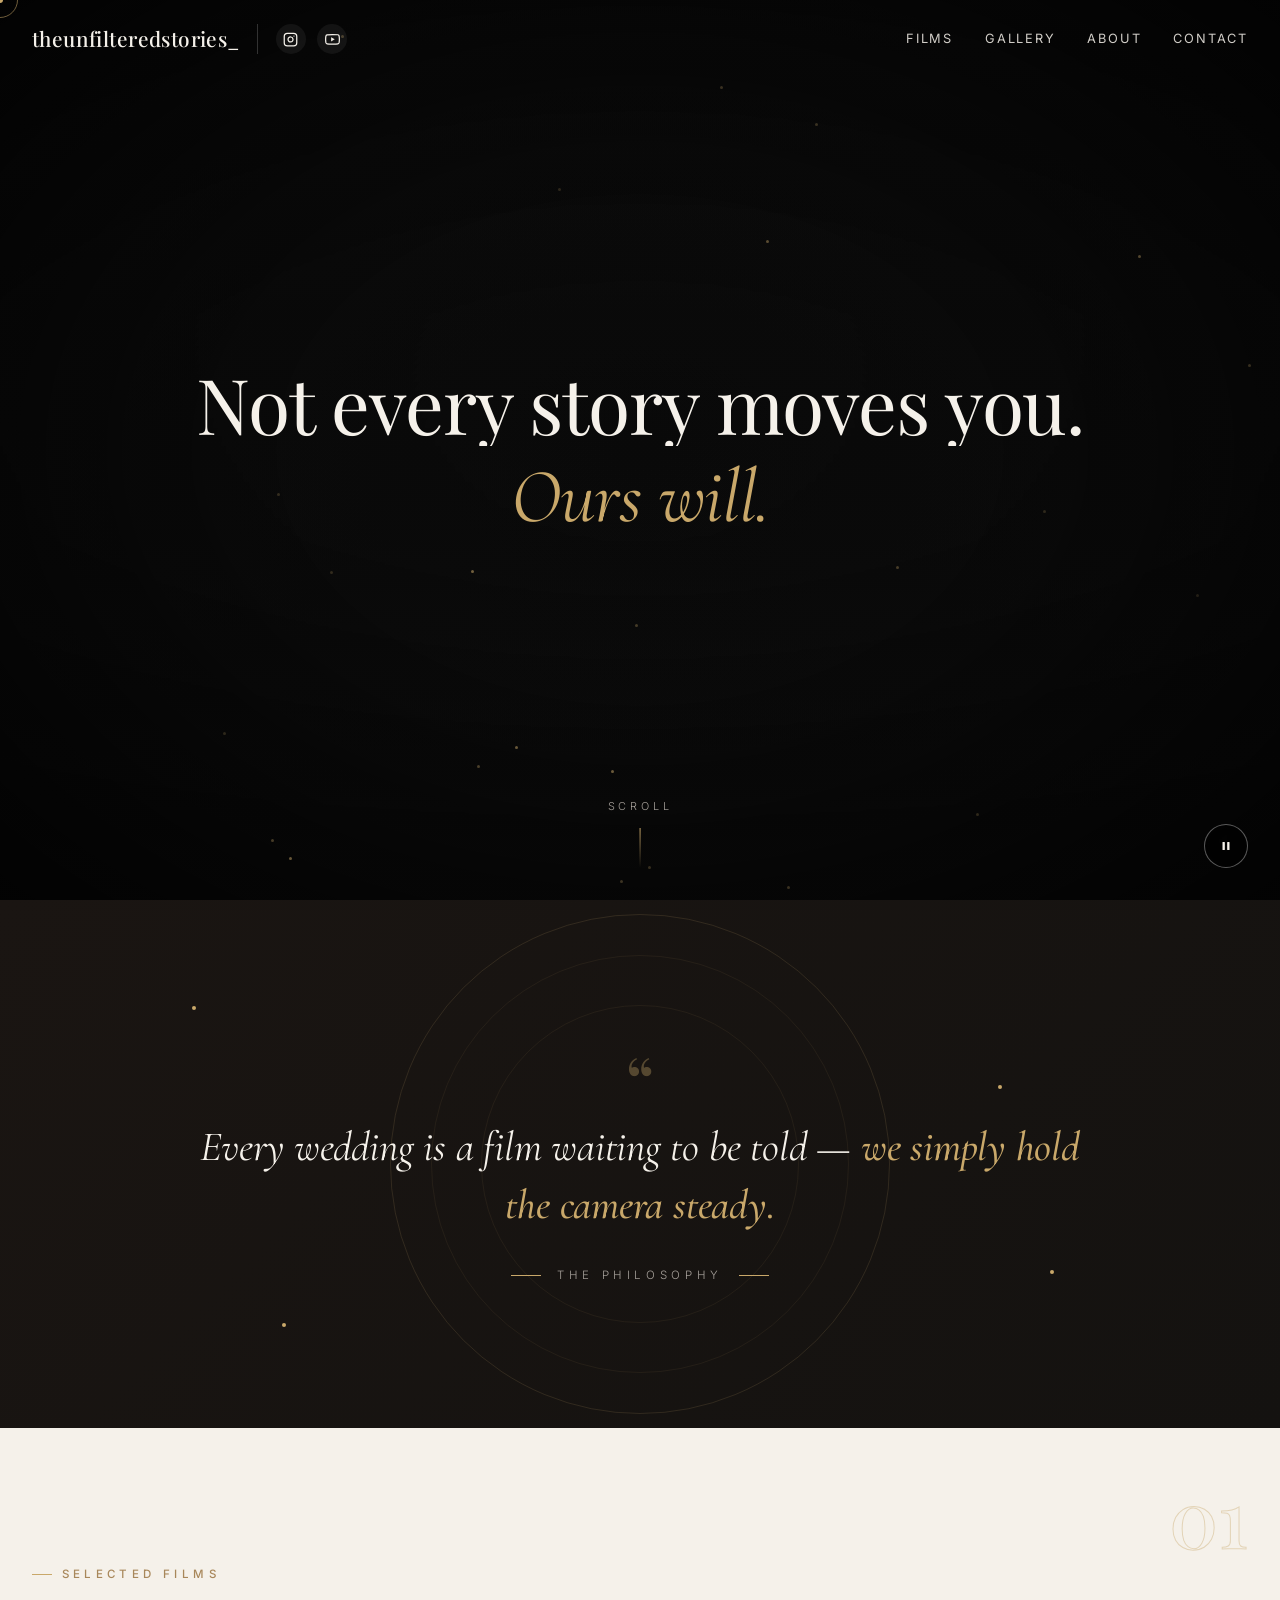
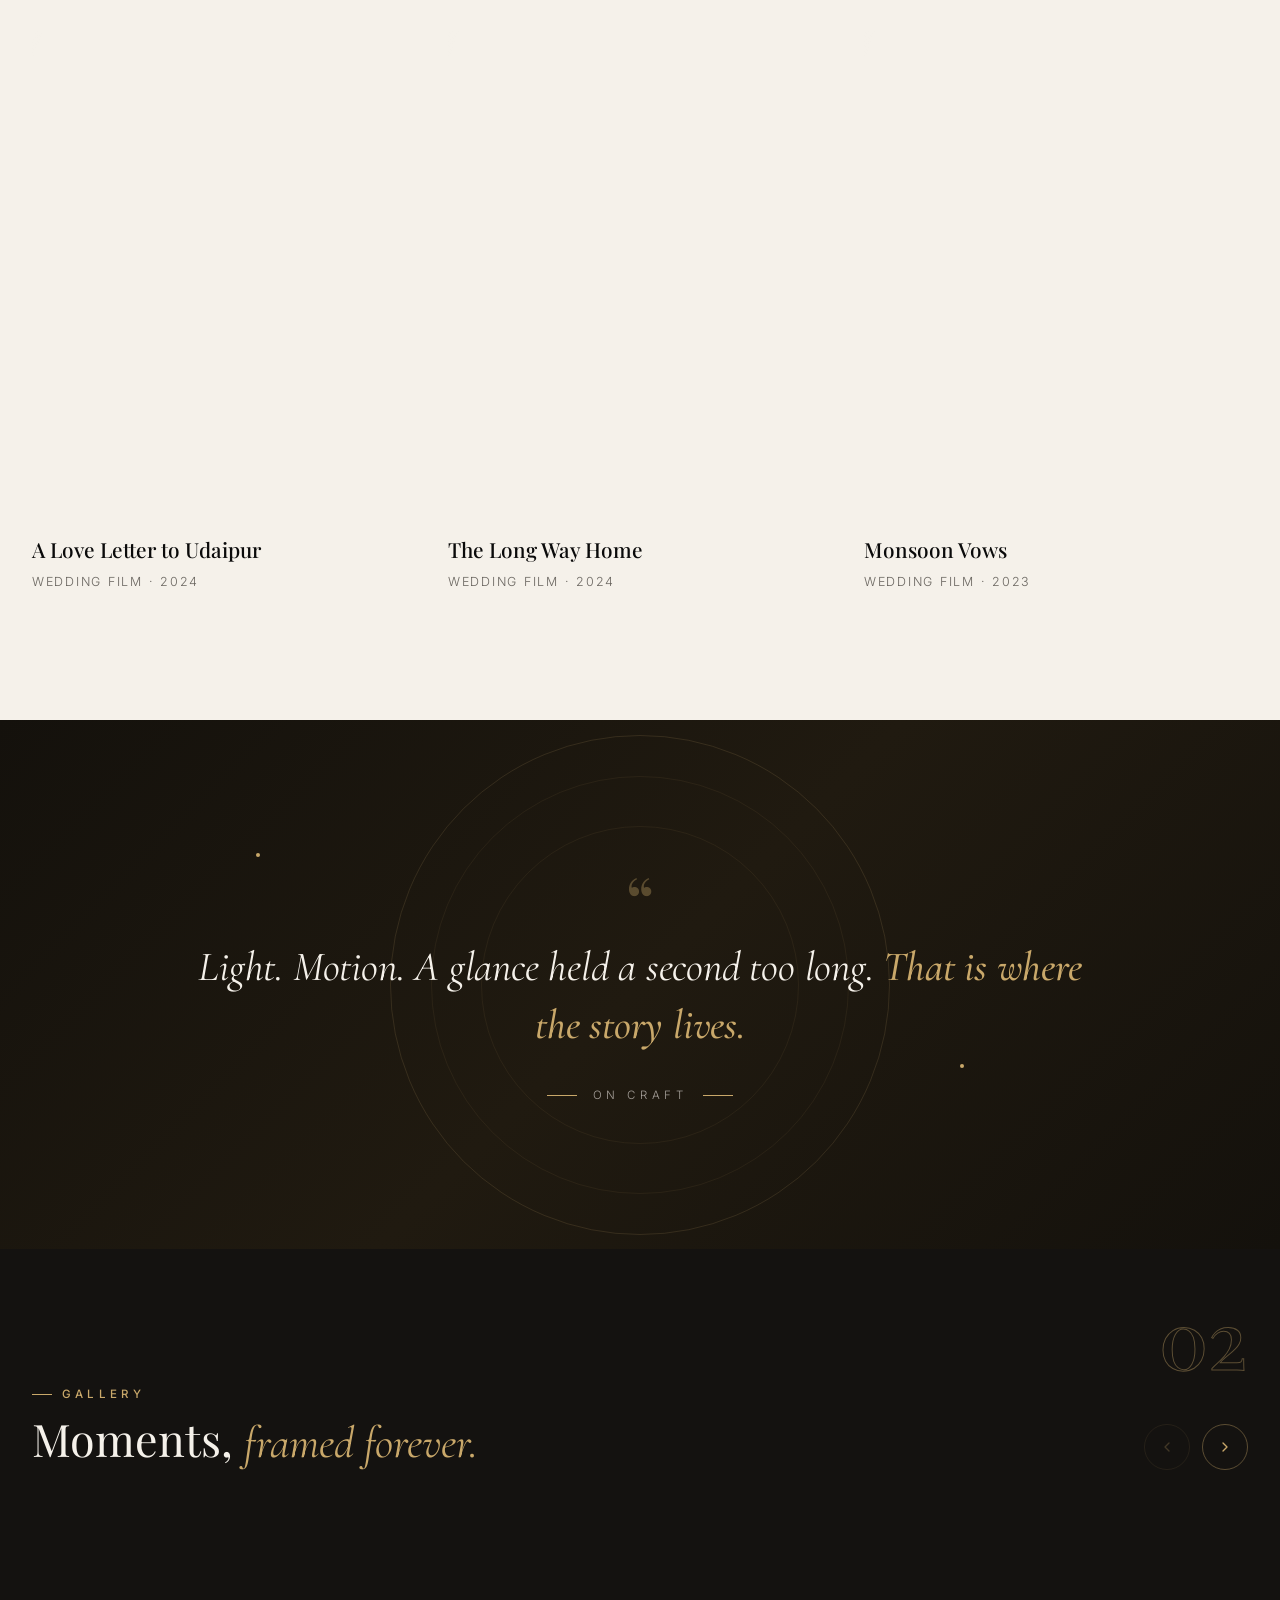
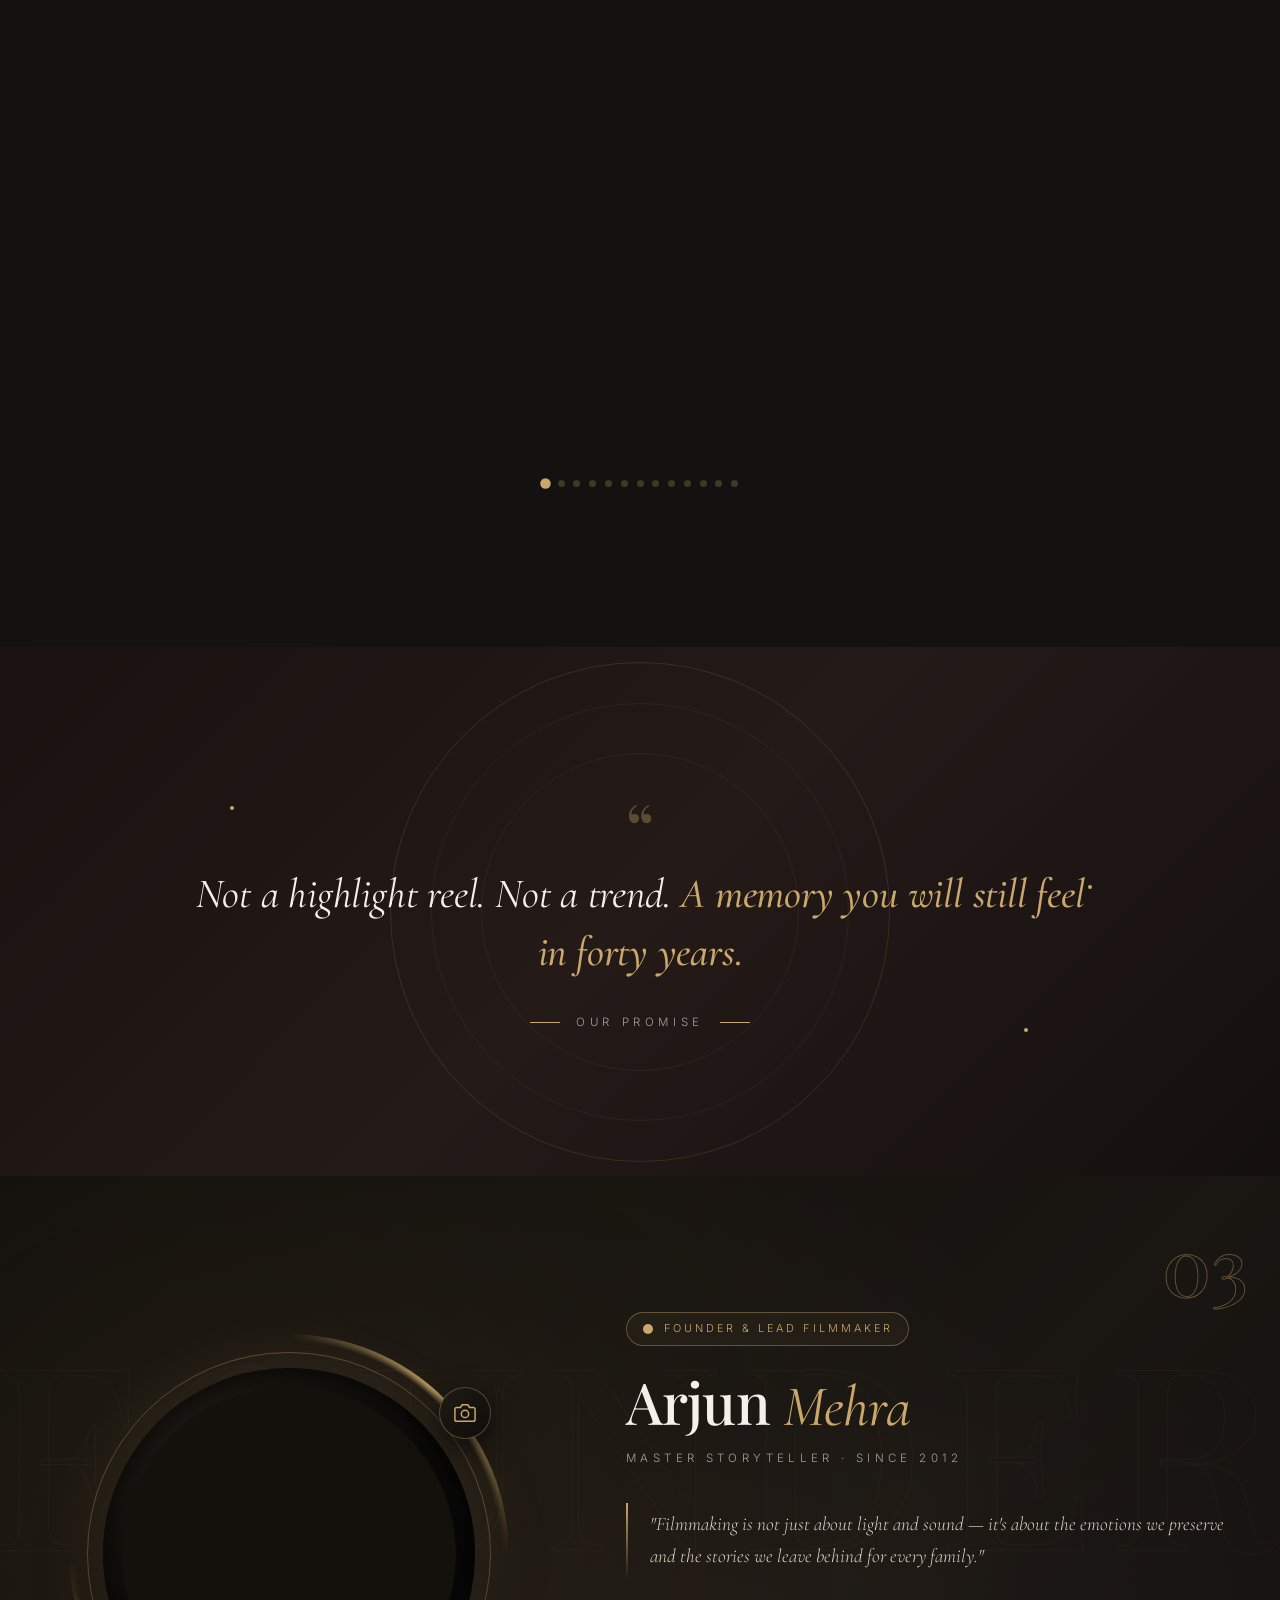
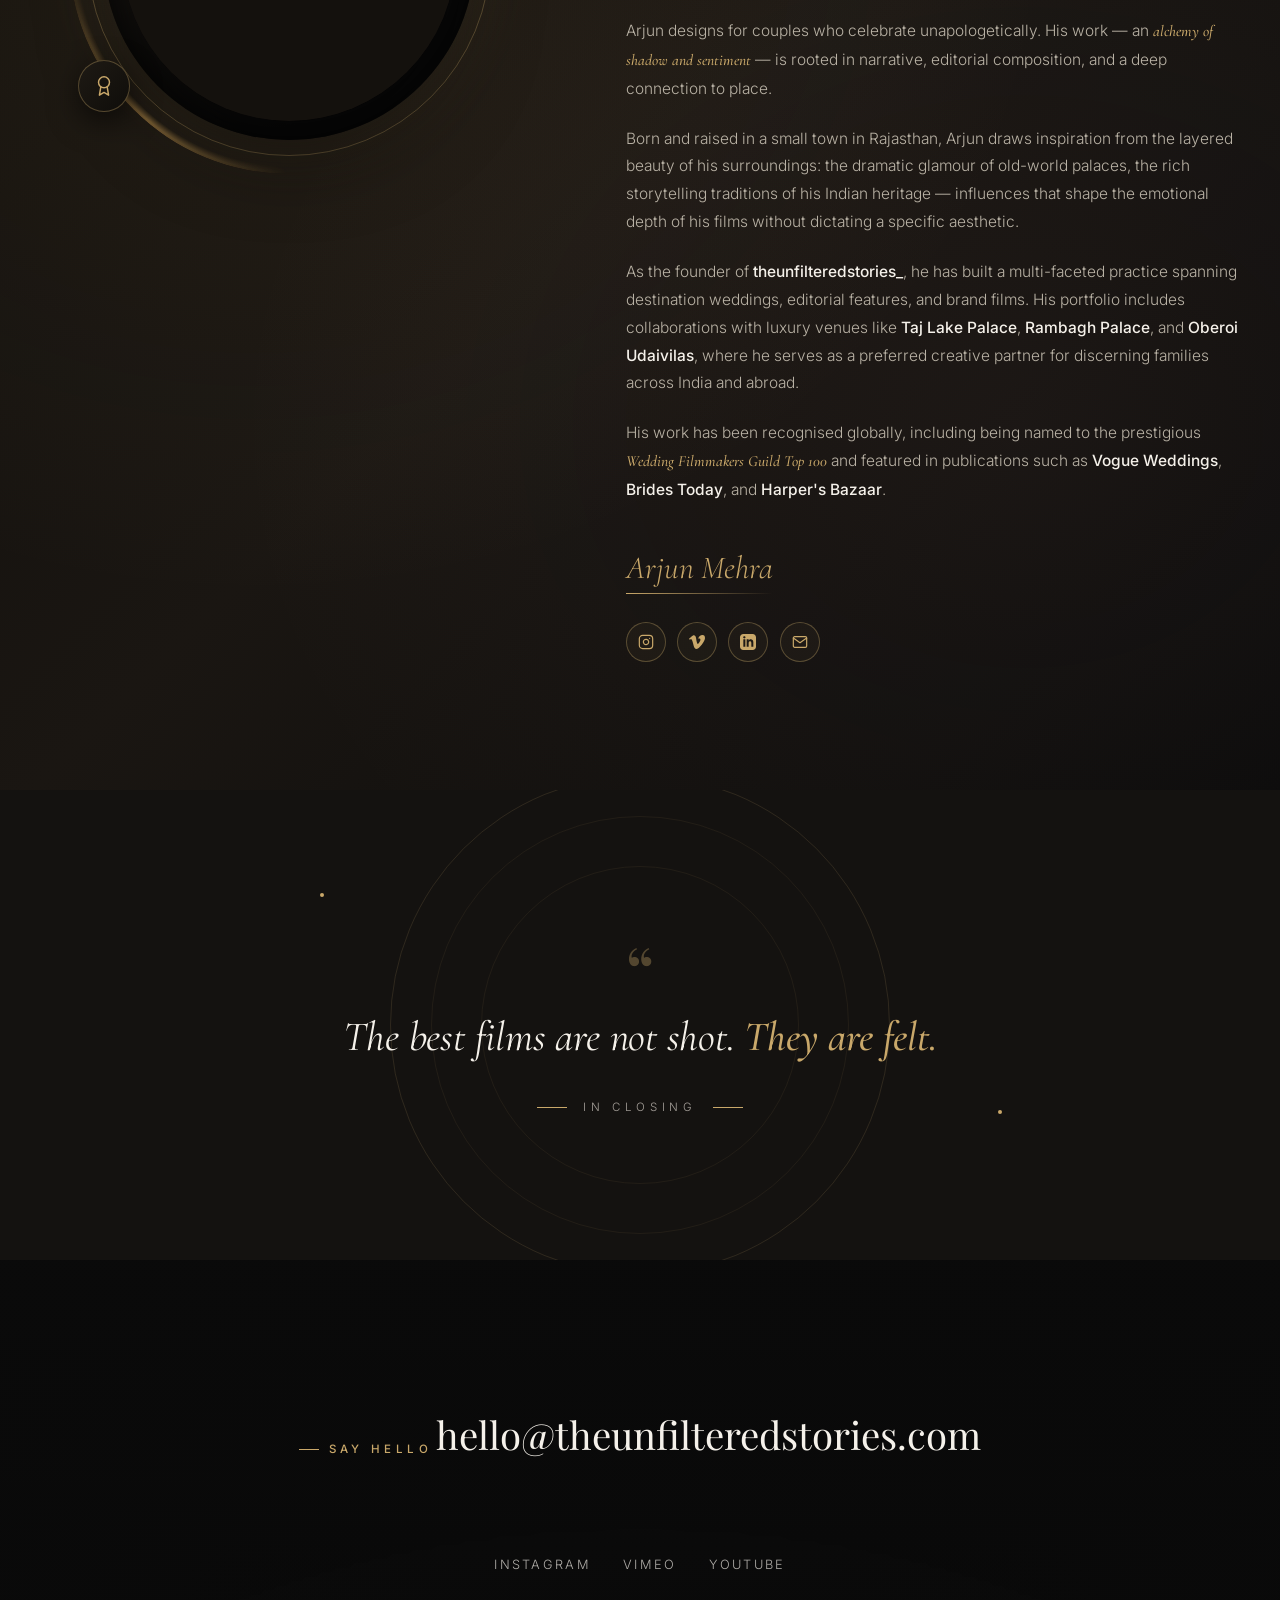
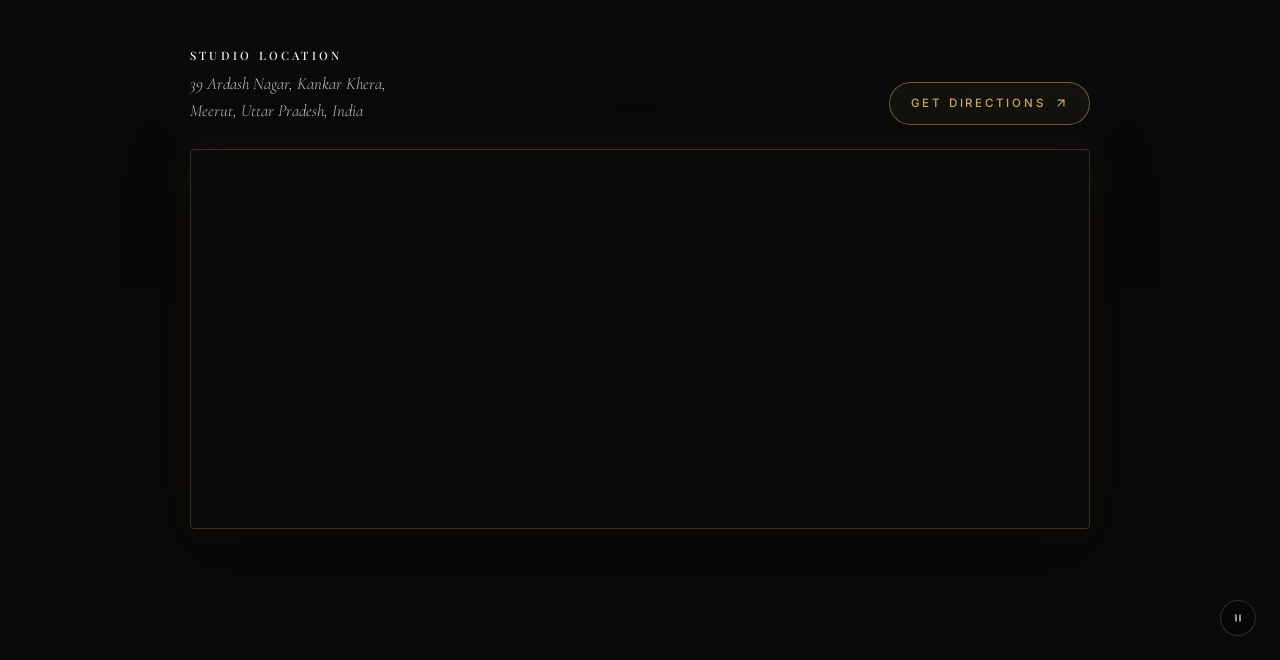
==== commit a1337aa4: "Update print statement from 'Hello' to 'Goodbye'" ====
--- a/index.html
+++ b/index.html
@@ -8,9 +8,1126 @@
 <link rel="preconnect" href="https://fonts.googleapis.com">
 <link rel="preconnect" href="https://fonts.gstatic.com" crossorigin>
 <link href="https://fonts.googleapis.com/css2?family=Cormorant+Garamond:ital,wght@0,300;0,400;0,500;1,300;1,400&family=Inter:wght@300;400;500;600&family=Playfair+Display:ital,wght@0,400;0,500;0,600;1,400&display=swap" rel="stylesheet">
-<link rel="stylesheet" href="style.css">
+
 <style>
-
+/* ========================================================
+   BASE + VARIABLES
+   ======================================================== */
+*, *::before, *::after { box-sizing: border-box; margin: 0; padding: 0; }
+
+:root {
+  --ink:        #0a0a0a;
+  --cream:      #f5f1ea;
+  --sand:       #e8e0d2;
+  --accent:     #c9a86a;
+  --accent-2:   #a8875a;
+  --gold-deep:  #8a6b3a;
+  --rose:       #b78a86;
+  --deep:       #141210;
+  --muted-dark: #6a6660;
+  --muted-lite: #a6a09a;
+
+  --serif:   'Cormorant Garamond', serif;
+  --display: 'Playfair Display', serif;
+  --sans:    'Inter', system-ui, sans-serif;
+}
+
+html { scroll-behavior: smooth; }
+
+body {
+  background: var(--ink);
+  color: var(--cream);
+  font-family: var(--sans);
+  font-weight: 300;
+  line-height: 1.6;
+  -webkit-font-smoothing: antialiased;
+  overflow-x: hidden;
+  cursor: none;
+}
+@media (max-width: 900px) { body { cursor: auto; } }
+
+a { color: inherit; text-decoration: none; }
+img { display: block; max-width: 100%; }
+
+::selection { background: var(--accent); color: var(--ink); }
+
+/* Custom scrollbar */
+::-webkit-scrollbar { width: 8px; }
+::-webkit-scrollbar-track { background: var(--ink); }
+::-webkit-scrollbar-thumb {
+  background: linear-gradient(180deg, var(--accent), var(--gold-deep));
+  border-radius: 4px;
+}
+::-webkit-scrollbar-thumb:hover { background: var(--accent); }
+
+/* ========================================================
+   KEYFRAMES
+   ======================================================== */
+@keyframes fadeIn       { from { opacity: 0 } to { opacity: 1 } }
+@keyframes fadeOut      { from { opacity: 1 } to { opacity: 0 } }
+@keyframes fadeUp       { from { opacity:0; transform: translateY(40px) } to { opacity:1; transform: translateY(0) } }
+@keyframes fadeDown     { from { opacity:0; transform: translateY(-40px) } to { opacity:1; transform: translateY(0) } }
+@keyframes fadeLeft     { from { opacity:0; transform: translateX(-50px) } to { opacity:1; transform: translateX(0) } }
+@keyframes fadeRight    { from { opacity:0; transform: translateX(50px) } to { opacity:1; transform: translateX(0) } }
+@keyframes fadeInScale  { from { opacity:0; transform: scale(0.9) } to { opacity:1; transform: scale(1) } }
+@keyframes fadeInBlur   { from { opacity:0; filter: blur(12px) } to { opacity:1; filter: blur(0) } }
+@keyframes fadeInRotate { from { opacity:0; transform: rotate(-6deg) scale(0.95) } to { opacity:1; transform: rotate(0) scale(1) } }
+@keyframes slideUp      { from { transform: translateY(100%) } to { transform: translateY(0) } }
+@keyframes slideDown    { from { transform: translateY(-100%) } to { transform: translateY(0) } }
+@keyframes slideLeft    { from { transform: translateX(100%) } to { transform: translateX(0) } }
+@keyframes slideRight   { from { transform: translateX(-100%) } to { transform: translateX(0) } }
+@keyframes zoomIn       { from { transform: scale(0.5); opacity: 0 } to { transform: scale(1); opacity: 1 } }
+@keyframes zoomOut      { from { transform: scale(1.4); opacity: 0 } to { transform: scale(1); opacity: 1 } }
+@keyframes slowZoom     { from { transform: scale(1) } to { transform: scale(1.1) } }
+@keyframes breathe      { 0%,100% { transform: scale(1) } 50% { transform: scale(1.03) } }
+@keyframes pulseSoft    { 0%,100% { opacity: 0.5 } 50% { opacity: 1 } }
+@keyframes pulseScale   { 0%,100% { transform: scale(1) } 50% { transform: scale(1.06) } }
+@keyframes pulseRing    { 0% { box-shadow: 0 0 0 0 rgba(201,168,106,0.6) } 70% { box-shadow: 0 0 0 16px rgba(201,168,106,0) } 100% { box-shadow: 0 0 0 0 rgba(201,168,106,0) } }
+@keyframes spin         { from { transform: rotate(0) } to { transform: rotate(360deg) } }
+@keyframes spinSlow     { from { transform: rotate(0) } to { transform: rotate(360deg) } }
+@keyframes spinReverse  { from { transform: rotate(360deg) } to { transform: rotate(0) } }
+@keyframes tilt         { 0%,100% { transform: rotate(-2deg) } 50% { transform: rotate(2deg) } }
+@keyframes wobble       { 0%,100% { transform: translateX(0) } 25% { transform: translateX(-4px) rotate(-1deg) } 75% { transform: translateX(4px) rotate(1deg) } }
+@keyframes swing        { 0%,100% { transform: rotate(-8deg) } 50% { transform: rotate(8deg) } }
+@keyframes float        { 0%,100% { transform: translateY(0) } 50% { transform: translateY(-14px) } }
+@keyframes floatX       { 0%,100% { transform: translateX(0) } 50% { transform: translateX(14px) } }
+@keyframes floatUpSlow  { 0%,100% { transform: translateY(0) } 50% { transform: translateY(-30px) } }
+@keyframes drift        { 0%,100% { transform: translate(0,0) } 33% { transform: translate(12px,-8px) } 66% { transform: translate(-8px,10px) } }
+@keyframes bob          { 0%,100% { transform: translateY(0) } 50% { transform: translateY(-6px) } }
+@keyframes sway         { 0%,100% { transform: rotate(-3deg) } 50% { transform: rotate(3deg) } }
+@keyframes typewriter   { from { width: 0 } to { width: 100% } }
+@keyframes blink        { 0%,100% { border-color: transparent } 50% { border-color: var(--accent) } }
+@keyframes letterUp     { from { opacity: 0; transform: translateY(100%) } to { opacity: 1; transform: translateY(0) } }
+@keyframes letterDrop   { from { opacity: 0; transform: translateY(-100%) } to { opacity: 1; transform: translateY(0) } }
+@keyframes letterBlur   { from { opacity: 0; filter: blur(8px) } to { opacity: 1; filter: blur(0) } }
+@keyframes letterScale  { from { opacity: 0; transform: scale(1.4) } to { opacity: 1; transform: scale(1) } }
+@keyframes shimText     { 0% { background-position: -200% center } 100% { background-position: 200% center } }
+@keyframes glowText     { 0%,100% { text-shadow: 0 0 8px rgba(201,168,106,0.4) } 50% { text-shadow: 0 0 24px rgba(201,168,106,0.9) } }
+@keyframes underlineIn  { from { width: 0 } to { width: 100% } }
+@keyframes lineGrowH    { from { transform: scaleX(0) } to { transform: scaleX(1) } }
+@keyframes lineGrowV    { from { transform: scaleY(0) } to { transform: scaleY(1) } }
+@keyframes lineDraw     { from { stroke-dashoffset: 1000 } to { stroke-dashoffset: 0 } }
+@keyframes curtain      { from { transform: scaleY(1) } to { transform: scaleY(0) } }
+@keyframes wipeRight    { from { clip-path: inset(0 100% 0 0) } to { clip-path: inset(0 0 0 0) } }
+@keyframes wipeLeft     { from { clip-path: inset(0 0 0 100%) } to { clip-path: inset(0 0 0 0) } }
+@keyframes wipeUp       { from { clip-path: inset(100% 0 0 0) } to { clip-path: inset(0 0 0 0) } }
+@keyframes wipeDown     { from { clip-path: inset(0 0 100% 0) } to { clip-path: inset(0 0 0 0) } }
+@keyframes wipeCircle   { from { clip-path: circle(0% at 50% 50%) } to { clip-path: circle(75% at 50% 50%) } }
+@keyframes shimmer      { 0% { background-position: -200% 0 } 100% { background-position: 200% 0 } }
+@keyframes shine        { 0% { left: -60% } 100% { left: 140% } }
+@keyframes sparkle      { 0%,100% { opacity: 0; transform: scale(0.5) } 50% { opacity: 1; transform: scale(1.1) } }
+@keyframes glitter      { 0%,100% { opacity: 0.3; transform: scale(0.8) rotate(0) } 50% { opacity: 1; transform: scale(1.2) rotate(180deg) } }
+@keyframes wave         { 0%,100% { transform: translateY(0) rotate(0) } 25% { transform: translateY(-8px) rotate(1deg) } 75% { transform: translateY(8px) rotate(-1deg) } }
+@keyframes ripple       { 0% { transform: scale(0.9); opacity: 0.7 } 100% { transform: scale(1.6); opacity: 0 } }
+@keyframes blob         { 0%,100% { border-radius: 60% 40% 30% 70%/60% 30% 70% 40% } 50% { border-radius: 30% 60% 70% 40%/50% 60% 30% 60% } }
+@keyframes bounce       { 0%,100% { transform: translateY(0) } 50% { transform: translateY(-18px) } }
+@keyframes bounceIn     { 0% { transform: scale(0.4); opacity: 0 } 60% { transform: scale(1.1) } 100% { transform: scale(1); opacity: 1 } }
+@keyframes elastic      { 0% { transform: scale(1) } 30% { transform: scale(1.15) } 50% { transform: scale(0.95) } 70% { transform: scale(1.05) } 100% { transform: scale(1) } }
+@keyframes jelly        { 0%,100% { transform: scale(1,1) } 25% { transform: scale(1.1,0.9) } 50% { transform: scale(0.9,1.1) } 75% { transform: scale(1.05,0.95) } }
+@keyframes bounceSoft   { 0%,100% { transform: translateY(0) } 40% { transform: translateY(-8px) } 60% { transform: translateY(-4px) } }
+@keyframes blurIn       { from { filter: blur(20px); opacity: 0 } to { filter: blur(0); opacity: 1 } }
+@keyframes blurOut      { from { filter: blur(0); opacity: 1 } to { filter: blur(20px); opacity: 0 } }
+@keyframes gradShift    { 0%,100% { background-position: 0% 50% } 50% { background-position: 100% 50% } }
+@keyframes hueRotate    { from { filter: hue-rotate(0) } to { filter: hue-rotate(360deg) } }
+@keyframes goldShine    { 0% { background-position: 0% 50% } 100% { background-position: 200% 50% } }
+@keyframes heartbeat    { 0%,100% { transform: scale(1) } 14% { transform: scale(1.08) } 28% { transform: scale(1) } 42% { transform: scale(1.08) } 70% { transform: scale(1) } }
+@keyframes flicker      { 0%,100% { opacity: 1 } 41% { opacity: 1 } 42% { opacity: 0.3 } 43% { opacity: 1 } 92% { opacity: 1 } 93% { opacity: 0.4 } 94% { opacity: 1 } }
+@keyframes flip         { 0% { transform: rotateY(0) } 100% { transform: rotateY(360deg) } }
+@keyframes flipIn       { from { transform: rotateY(90deg); opacity: 0 } to { transform: rotateY(0); opacity: 1 } }
+@keyframes orbit        { from { transform: rotate(0) translateX(6px) rotate(0) } to { transform: rotate(360deg) translateX(6px) rotate(-360deg) } }
+@keyframes scrollDown   { 0% { transform: translateY(-100%); opacity: 0 } 40% { opacity: 1 } 100% { transform: translateY(100%); opacity: 0 } }
+@keyframes glowPulse    { 0%,100% { box-shadow: 0 0 0 0 rgba(201,168,106,0.4) } 50% { box-shadow: 0 0 30px 6px rgba(201,168,106,0.35) } }
+@keyframes shimmerLine  { 0% { background-position: -100% 0 } 100% { background-position: 200% 0 } }
+@keyframes inkSpread    { 0% { transform: scale(0); opacity: 0.9 } 100% { transform: scale(3); opacity: 0 } }
+@keyframes tada         { 0%,100% { transform: scale(1) rotate(0) } 10%,20% { transform: scale(0.9) rotate(-3deg) } 30%,50%,70%,90% { transform: scale(1.1) rotate(3deg) } 40%,60%,80% { transform: scale(1.1) rotate(-3deg) } }
+@keyframes jelloHoriz   { 0%,100% { transform: skewX(0) } 30% { transform: skewX(-8deg) } 70% { transform: skewX(8deg) } }
+@keyframes rubberBand   { 0% { transform: scale(1,1) } 30% { transform: scale(1.25,0.75) } 40% { transform: scale(0.75,1.25) } 50% { transform: scale(1.15,0.85) } 65% { transform: scale(0.95,1.05) } 100% { transform: scale(1,1) } }
+@keyframes swingIn      { from { transform: rotate(-90deg); opacity: 0 } to { transform: rotate(0); opacity: 1 } }
+@keyframes zoomFade     { from { transform: scale(0.6); filter: blur(6px); opacity: 0 } to { transform: scale(1); filter: blur(0); opacity: 1 } }
+@keyframes marquee      { from { transform: translateX(0) } to { transform: translateX(-50%) } }
+@keyframes drawLine     { from { stroke-dasharray: 0 2000 } to { stroke-dasharray: 2000 0 } }
+@keyframes fadeSlide    { 0% { opacity: 0; transform: translateY(20px) } 100% { opacity: 1; transform: translateY(0) } }
+@keyframes verticalScroll { 0% { transform: translateY(0) } 100% { transform: translateY(-50%) } }
+@keyframes rotateIn     { from { transform: rotate(-180deg) scale(0); opacity: 0 } to { transform: rotate(0) scale(1); opacity: 1 } }
+@keyframes underlineSlide { 0% { background-size: 0% 1px } 100% { background-size: 100% 1px } }
+@keyframes wobbleIn     { from { transform: translateX(-100px) rotate(-15deg); opacity: 0 } to { transform: translateX(0) rotate(0); opacity: 1 } }
+@keyframes textFlicker  { 0%,100% { opacity: 1; text-shadow: 0 0 8px rgba(201,168,106,0.5) } 50% { opacity: 0.85; text-shadow: 0 0 20px rgba(201,168,106,0.9) } }
+@keyframes borderDash   { to { stroke-dashoffset: -1000 } }
+@keyframes lightSweep   { 0% { transform: translateX(-100%) skewX(-20deg) } 100% { transform: translateX(200%) skewX(-20deg) } }
+@keyframes breatheY     { 0%,100% { transform: translateY(0) scale(1) } 50% { transform: translateY(-5px) scale(1.02) } }
+@keyframes flickerIn    { 0% { opacity: 0 } 10% { opacity: 1 } 20% { opacity: 0 } 30% { opacity: 1 } 45% { opacity: 0.4 } 60% { opacity: 1 } 100% { opacity: 1 } }
+@keyframes rotateSlow   { from { transform: rotate(0) } to { transform: rotate(360deg) } }
+@keyframes glowBorder   { 0%,100% { border-color: rgba(201,168,106,0.3) } 50% { border-color: rgba(201,168,106,0.9) } }
+@keyframes popIn        { 0% { transform: scale(0.6) } 70% { transform: scale(1.05) } 100% { transform: scale(1) } }
+@keyframes fadeRotate   { from { opacity: 0; transform: rotate(-8deg) } to { opacity: 1; transform: rotate(0) } }
+@keyframes scaleInX     { from { transform: scaleX(0) } to { transform: scaleX(1) } }
+@keyframes scaleInY     { from { transform: scaleY(0) } to { transform: scaleY(1) } }
+@keyframes shakeX       { 0%,100% { transform: translateX(0) } 20%,60% { transform: translateX(-6px) } 40%,80% { transform: translateX(6px) } }
+@keyframes shakeY       { 0%,100% { transform: translateY(0) } 20%,60% { transform: translateY(-4px) } 40%,80% { transform: translateY(4px) } }
+@keyframes textShadowPulse { 0%,100% { text-shadow: 0 0 10px rgba(201,168,106,0.3) } 50% { text-shadow: 0 0 25px rgba(201,168,106,0.8), 0 0 40px rgba(201,168,106,0.4) } }
+@keyframes maskReveal   { from { -webkit-mask-position: 100% 0; mask-position: 100% 0 } to { -webkit-mask-position: 0 0; mask-position: 0 0 } }
+@keyframes typeCursor   { 0%,100% { opacity: 1 } 50% { opacity: 0 } }
+
+/* ========================================================
+   REVEAL UTILITIES
+   ======================================================== */
+[data-anim] {
+  opacity: 0;
+  transition: opacity 1s cubic-bezier(.2,.7,.2,1),
+              transform 1s cubic-bezier(.2,.7,.2,1),
+              filter 1s ease;
+  will-change: transform, opacity;
+}
+[data-anim="fade-up"]     { transform: translateY(50px); }
+[data-anim="fade-down"]   { transform: translateY(-50px); }
+[data-anim="fade-left"]   { transform: translateX(-60px); }
+[data-anim="fade-right"]  { transform: translateX(60px); }
+[data-anim="fade-scale"]  { transform: scale(0.9); }
+[data-anim="fade-blur"]   { filter: blur(14px); }
+[data-anim="fade-rotate"] { transform: rotate(-5deg) scale(0.94); }
+[data-anim="zoom-in"]     { transform: scale(0.7); }
+[data-anim="zoom-out"]    { transform: scale(1.3); }
+[data-anim="flip-in"]     { transform: perspective(800px) rotateY(45deg); }
+[data-anim].in-view { opacity: 1; transform: none; filter: none; }
+
+.reveal-line { overflow: hidden; display: block; }
+.reveal-line > span {
+  display: inline-block;
+  transform: translateY(110%);
+  transition: transform 1.1s cubic-bezier(.2,.7,.2,1);
+}
+.reveal-line.in-view > span { transform: translateY(0); }
+
+/* ========================================================
+   CUSTOM CURSOR
+   ======================================================== */
+.cursor-dot, .cursor-ring {
+  position: fixed;
+  top: 0; left: 0;
+  pointer-events: none;
+  z-index: 9999;
+  transform: translate(-50%, -50%);
+  will-change: transform, width, height;
+}
+.cursor-dot {
+  width: 6px; height: 6px;
+  background: var(--accent);
+  border-radius: 50%;
+  transition: width 0.25s ease, height 0.25s ease, background 0.25s ease;
+}
+.cursor-ring {
+  width: 36px; height: 36px;
+  border: 1px solid rgba(201,168,106,0.55);
+  border-radius: 50%;
+  transition: width 0.35s cubic-bezier(.2,.7,.2,1),
+              height 0.35s cubic-bezier(.2,.7,.2,1),
+              border-color 0.35s ease,
+              background 0.35s ease;
+}
+.cursor-hover .cursor-dot { width: 0; height: 0; }
+.cursor-hover .cursor-ring {
+  width: 60px; height: 60px;
+  background: rgba(201,168,106,0.12);
+  border-color: var(--accent);
+}
+@media (max-width: 900px) { .cursor-dot, .cursor-ring { display: none; } }
+
+/* ========================================================
+   SCROLL PROGRESS
+   ======================================================== */
+.scroll-progress {
+  position: fixed;
+  top: 0; left: 0;
+  height: 2px;
+  background: linear-gradient(90deg, var(--accent), var(--gold-deep), var(--accent));
+  background-size: 200% 100%;
+  animation: goldShine 4s linear infinite;
+  width: 0%;
+  z-index: 200;
+  transition: width 0.1s ease-out;
+}
+
+/* ========================================================
+   NAV
+   ======================================================== */
+.nav {
+  position: fixed; top: 0; left: 0; right: 0;
+  display: flex; justify-content: space-between; align-items: center;
+  padding: 1.4rem 2rem;
+  z-index: 100;
+  transition: background 0.5s ease, backdrop-filter 0.5s ease, padding 0.4s ease, box-shadow 0.5s ease;
+}
+.nav.scrolled {
+  background: rgba(10,10,10,0.78);
+  backdrop-filter: blur(14px);
+  -webkit-backdrop-filter: blur(14px);
+  padding: 0.95rem 2rem;
+  box-shadow: 0 1px 0 rgba(201,168,106,0.18);
+}
+.nav__left { display: flex; align-items: center; gap: 1.1rem; }
+.nav__logo {
+  font-family: var(--display); font-size: 1.3rem;
+  letter-spacing: 0.02em; font-weight: 500;
+  position: relative; transition: color 0.35s ease;
+}
+.nav__logo::after {
+  content: ''; position: absolute; left: 0; bottom: -4px;
+  height: 1px; width: 0; background: var(--accent);
+  transition: width 0.5s cubic-bezier(.2,.7,.2,1);
+}
+.nav__logo:hover { color: var(--accent); }
+.nav__logo:hover::after { width: 100%; }
+
+.nav__socials {
+  display: flex; align-items: center; gap: 0.7rem;
+  padding-left: 1.1rem; border-left: 1px solid rgba(255,255,255,0.18);
+}
+.nav__socials a {
+  display: flex; align-items: center; justify-content: center;
+  width: 30px; height: 30px; border-radius: 50%;
+  color: var(--cream); background: rgba(255,255,255,0.06);
+  transition: background 0.4s ease, color 0.4s ease, transform 0.4s ease;
+}
+.nav__socials a:hover {
+  background: var(--accent); color: var(--ink);
+  transform: translateY(-3px) rotate(-8deg) scale(1.08);
+}
+.nav__socials svg { width: 15px; height: 15px; }
+
+.nav__links {
+  display: flex; gap: 2rem;
+  font-size: 0.8rem; letter-spacing: 0.14em;
+  text-transform: uppercase; font-weight: 400;
+}
+.nav__links a {
+  position: relative; opacity: 0.85;
+  transition: opacity 0.3s, color 0.3s;
+}
+.nav__links a:hover { opacity: 1; color: var(--accent); }
+.nav__links a::after {
+  content: ''; position: absolute; left: 0; bottom: -5px;
+  height: 1px; width: 0; background: var(--accent);
+  transition: width 0.45s cubic-bezier(.2,.7,.2,1);
+}
+.nav__links a:hover::after { width: 100%; }
+
+.nav__toggle {
+  display: none; background: none; border: none; cursor: pointer;
+  flex-direction: column; gap: 5px; padding: 5px;
+}
+.nav__toggle span {
+  display: block; width: 22px; height: 1px;
+  background: var(--cream); transition: transform 0.4s ease;
+}
+
+.nav__close {
+  display: none;
+  position: absolute;
+  top: 1.4rem;
+  right: 1.4rem;
+  width: 42px; height: 42px;
+  border-radius: 50%;
+  border: 1px solid rgba(201,168,106,0.4);
+  background: rgba(201,168,106,0.08);
+  color: var(--accent);
+  cursor: pointer;
+  align-items: center;
+  justify-content: center;
+  transition: background 0.35s ease, transform 0.35s ease, border-color 0.35s ease, color 0.35s ease;
+  z-index: 10;
+}
+.nav__close:hover {
+  background: var(--accent); color: var(--ink); border-color: var(--accent);
+  transform: rotate(90deg) scale(1.08);
+}
+.nav__close svg { width: 16px; height: 16px; }
+
+/* ========================================================
+   HERO
+   ======================================================== */
+.hero {
+  position: relative; height: 100vh; min-height: 620px;
+  display: flex; align-items: center; justify-content: center;
+  overflow: hidden; background: #0a0a0a;
+}
+.hero__fallback {
+  position: absolute; inset: 0;
+  background: url('https://images.unsplash.com/photo-1519741497674-611481863552?w=1920&q=80') center/cover;
+  filter: brightness(0.55);
+}
+.hero__video {
+  position: absolute; inset: 0;
+  width: 100%; height: 100%;
+  object-fit: cover;
+  filter: brightness(0.7) contrast(1.08) saturate(1.15);
+  animation: slowZoom 24s ease-in-out infinite alternate;
+  will-change: transform;
+}
+.hero__overlay {
+  position: absolute; inset: 0;
+  background:
+    radial-gradient(ellipse at center, rgba(10,10,10,0.15) 0%, rgba(10,10,10,0.75) 100%),
+    linear-gradient(180deg,
+      rgba(10,10,10,0.55) 0%,
+      rgba(10,10,10,0.25) 35%,
+      rgba(10,10,10,0.35) 60%,
+      rgba(10,10,10,0.95) 100%);
+}
+.hero::after {
+  content: ''; position: absolute; inset: 0;
+  background: radial-gradient(ellipse at center, transparent 40%, rgba(0,0,0,0.7) 100%);
+  pointer-events: none; z-index: 1;
+}
+.hero__content {
+  position: relative; z-index: 3; text-align: center;
+  padding: 0 1.5rem; max-width: 950px;
+}
+.hero__title {
+  font-family: var(--display); font-weight: 400;
+  font-size: clamp(2.2rem, 6vw, 4.8rem);
+  line-height: 1.12; letter-spacing: -0.015em;
+}
+.hero__title em {
+  font-family: var(--serif); font-style: italic;
+  color: var(--accent); font-weight: 400;
+  display: inline-block;
+  animation: glowText 3.5s ease-in-out infinite;
+}
+.hero__scroll {
+  position: absolute; bottom: 2rem; left: 50%;
+  transform: translateX(-50%);
+  font-size: 0.68rem; letter-spacing: 0.35em;
+  text-transform: uppercase; color: var(--muted-lite);
+  animation: pulseSoft 2.6s ease-in-out infinite;
+  display: flex; flex-direction: column; align-items: center; gap: 0.8rem;
+  z-index: 3;
+}
+.hero__scroll::after {
+  content: ''; width: 1px; height: 40px;
+  background: linear-gradient(to bottom, var(--accent), transparent);
+  animation: scrollDown 2.2s ease-in-out infinite;
+}
+.hero__video-toggle {
+  position: absolute;
+  bottom: 2rem; right: 2rem;
+  width: 44px; height: 44px;
+  border-radius: 50%;
+  border: 1px solid rgba(255,255,255,0.35);
+  background: rgba(0,0,0,0.35);
+  backdrop-filter: blur(8px);
+  -webkit-backdrop-filter: blur(8px);
+  color: var(--cream);
+  cursor: pointer;
+  display: flex; align-items: center; justify-content: center;
+  z-index: 4;
+  transition: background 0.35s ease, transform 0.35s ease, border-color 0.35s ease, color 0.35s ease;
+}
+.hero__video-toggle:hover {
+  background: var(--accent); border-color: var(--accent);
+  color: var(--ink); transform: scale(1.08);
+}
+.hero__video-toggle svg { width: 14px; height: 14px; }
+
+.hero__particles {
+  position: absolute; inset: 0;
+  z-index: 2; pointer-events: none;
+  overflow: hidden;
+}
+.particle {
+  position: absolute;
+  width: 3px; height: 3px;
+  background: var(--accent);
+  border-radius: 50%;
+  opacity: 0.4;
+  animation: floatUpSlow 8s ease-in-out infinite;
+}
+
+/* ========================================================
+   SECTION BASE + NUMBER BADGE
+   ======================================================== */
+section { padding: 8rem 2rem; position: relative; }
+.section-label {
+  font-size: 0.72rem; letter-spacing: 0.38em;
+  text-transform: uppercase; color: var(--accent);
+  margin-bottom: 3rem; font-weight: 500;
+  display: inline-flex; align-items: center; gap: 0.6rem;
+}
+.section-label::before {
+  content: '';
+  width: 20px; height: 1px;
+  background: var(--accent);
+  animation: lineGrowH 1.2s ease both;
+}
+.section-num {
+  position: absolute;
+  top: 3rem; right: 2rem;
+  font-family: var(--display);
+  font-size: 5rem;
+  font-weight: 500;
+  line-height: 1;
+  color: transparent;
+  -webkit-text-stroke: 1px rgba(201,168,106,0.18);
+  pointer-events: none;
+  user-select: none;
+  transition: -webkit-text-stroke 0.6s ease, opacity 0.6s ease;
+}
+.section-num.in-view {
+  -webkit-text-stroke: 1px rgba(201,168,106,0.4);
+}
+
+/* ========================================================
+   QUOTES
+   ======================================================== */
+.quote { padding: 9rem 2rem; text-align: center; position: relative; overflow: hidden; }
+.quote__inner { max-width: 900px; margin: 0 auto; position: relative; z-index: 2; }
+.quote__mark {
+  font-family: var(--display); font-size: 4.5rem; line-height: 1;
+  color: var(--accent); opacity: 0.35; margin-bottom: -1rem; display: inline-block;
+}
+.quote__text {
+  font-family: var(--serif); font-style: italic; font-weight: 400;
+  font-size: clamp(1.5rem, 3.4vw, 2.6rem);
+  line-height: 1.4; letter-spacing: -0.005em;
+}
+.quote__text .accent { color: var(--accent); font-weight: 500; }
+.quote__attr {
+  margin-top: 2rem; font-size: 0.72rem; letter-spacing: 0.4em;
+  text-transform: uppercase; color: var(--muted-lite);
+  display: inline-flex; align-items: center; gap: 1rem;
+}
+.quote__attr::before, .quote__attr::after {
+  content: ''; width: 30px; height: 1px; background: var(--accent);
+  transform-origin: center;
+  animation: lineGrowH 1.2s ease both;
+}
+.quote--dark { background: var(--deep); color: var(--cream); }
+.quote--cream { background: var(--cream); color: var(--ink); }
+.quote--gradient {
+  background: linear-gradient(135deg, #1a1512 0%, var(--deep) 50%, #0a0a0a 100%);
+  background-size: 200% 200%;
+  animation: gradShift 14s ease infinite;
+}
+.quote--gold { background: linear-gradient(135deg, #14110c 0%, #201a10 50%, #14110c 100%); }
+.quote--rose { background: linear-gradient(135deg, #1a1210 0%, #241a18 50%, #14100f 100%); }
+.quote__ring {
+  position: absolute; top: 50%; left: 50%;
+  width: 500px; height: 500px;
+  border: 1px solid rgba(201,168,106,0.15);
+  border-radius: 50%; transform: translate(-50%,-50%);
+  pointer-events: none;
+  animation: spinSlow 60s linear infinite;
+}
+.quote__ring::before, .quote__ring::after {
+  content: ''; position: absolute; border-radius: 50%;
+  border: 1px solid rgba(201,168,106,0.08);
+}
+.quote__ring::before { inset: 40px; }
+.quote__ring::after  { inset: 90px; animation: spinReverse 45s linear infinite; }
+.sparkle {
+  position: absolute; width: 4px; height: 4px;
+  background: var(--accent); border-radius: 50%;
+  animation: sparkle 3s ease-in-out infinite;
+  pointer-events: none;
+}
+
+/* ========================================================
+   FILMS
+   ======================================================== */
+.films { background: var(--cream); color: var(--ink); }
+.films .section-label { color: var(--accent-2); }
+.films__grid { display: grid; grid-template-columns: repeat(3, 1fr); gap: 2rem; }
+.film { cursor: pointer; transition: transform 0.8s cubic-bezier(.2,.7,.2,1); }
+.film:hover { transform: translateY(-8px); }
+.film__thumb-wrap { overflow: hidden; border-radius: 2px; position: relative; }
+.film__thumb {
+  aspect-ratio: 4 / 5; background-size: cover; background-position: center;
+  filter: grayscale(0.15);
+  transition: transform 1.2s cubic-bezier(.2,.7,.2,1), filter 0.9s ease;
+}
+.film:hover .film__thumb { transform: scale(1.06) rotate(0.4deg); filter: grayscale(0); }
+.film__thumb-wrap::after {
+  content: ''; position: absolute; top: 0; left: -60%;
+  width: 40%; height: 100%;
+  background: linear-gradient(90deg, transparent, rgba(255,255,255,0.25), transparent);
+  transform: skewX(-20deg); pointer-events: none;
+}
+.film:hover .film__thumb-wrap::after { animation: shine 1.1s ease; }
+.film h3 {
+  font-family: var(--display); font-weight: 500; font-size: 1.3rem;
+  margin-top: 1.35rem; color: var(--ink); transition: color 0.35s ease;
+}
+.film:hover h3 { color: var(--accent-2); }
+.film p {
+  font-size: 0.78rem; color: var(--muted-dark);
+  letter-spacing: 0.14em; text-transform: uppercase; margin-top: 0.4rem;
+}
+
+/* ========================================================
+   GALLERY SLIDER
+   ======================================================== */
+.gallery { background: var(--deep); color: var(--cream); padding-bottom: 10rem; }
+.gallery__header {
+  display: flex; justify-content: space-between; align-items: flex-end;
+  margin-bottom: 3rem; gap: 2rem; flex-wrap: wrap;
+}
+.gallery__header .section-label { margin-bottom: 0.6rem; }
+.gallery__title {
+  font-family: var(--display);
+  font-size: clamp(1.8rem, 4vw, 2.8rem);
+  font-weight: 400; line-height: 1.15;
+}
+.gallery__title em { font-family: var(--serif); font-style: italic; color: var(--accent); }
+.gallery__controls { display: flex; gap: 0.75rem; }
+.gallery__btn {
+  width: 46px; height: 46px; border-radius: 50%;
+  border: 1px solid rgba(201,168,106,0.4);
+  background: transparent; color: var(--accent);
+  cursor: pointer; display: flex; align-items: center; justify-content: center;
+  font-size: 1.1rem;
+  transition: background 0.4s ease, color 0.4s ease, transform 0.4s ease, box-shadow 0.4s ease;
+}
+.gallery__btn:hover {
+  background: var(--accent); color: var(--ink);
+  transform: scale(1.08); box-shadow: 0 0 24px rgba(201,168,106,0.4);
+}
+.gallery__btn:disabled { opacity: 0.25; cursor: not-allowed; }
+.gallery__btn svg { width: 16px; height: 16px; }
+.slider {
+  overflow-x: auto; overflow-y: hidden;
+  scroll-snap-type: x mandatory;
+  scrollbar-width: none; -ms-overflow-style: none;
+  padding-bottom: 1rem; scroll-behavior: smooth;
+}
+.slider::-webkit-scrollbar { display: none; }
+.slider__track { display: flex; gap: 1.25rem; padding: 0 2rem; }
+.slide {
+  flex: 0 0 auto; width: clamp(240px, 30vw, 380px);
+  scroll-snap-align: start; cursor: pointer;
+  position: relative; overflow: hidden; border-radius: 2px;
+  opacity: 0; transform: translateY(40px) scale(0.96);
+  transition: opacity 1.2s cubic-bezier(.2,.7,.2,1), transform 1.2s cubic-bezier(.2,.7,.2,1);
+}
+.slide.in-view { opacity: 1; transform: translateY(0) scale(1); }
+.slide__img {
+  aspect-ratio: 3 / 4; background-size: cover; background-position: center;
+  transition: transform 1.3s cubic-bezier(.2,.7,.2,1), filter 0.9s ease;
+  filter: brightness(0.9);
+}
+.slide:hover .slide__img { transform: scale(1.08); filter: brightness(1.05); }
+.slide__caption {
+  position: absolute; bottom: 0; left: 0; right: 0;
+  padding: 1.2rem 1.2rem 1rem;
+  background: linear-gradient(0deg, rgba(0,0,0,0.85), transparent);
+  font-family: var(--serif); font-style: italic; font-size: 1rem;
+  color: var(--cream); opacity: 0; transform: translateY(12px);
+  transition: opacity 0.6s ease, transform 0.6s ease;
+}
+.slide:hover .slide__caption { opacity: 1; transform: translateY(0); }
+.slide::after {
+  content: ''; position: absolute; inset: 0;
+  border: 1px solid transparent; transition: border-color 0.5s ease;
+  pointer-events: none;
+}
+.slide:hover::after { border-color: rgba(201,168,106,0.5); }
+.gallery__dots { display: flex; justify-content: center; gap: 0.55rem; margin-top: 2.5rem; }
+.gallery__dot {
+  width: 7px; height: 7px; border-radius: 50%; border: none;
+  background: rgba(201,168,106,0.25); cursor: pointer;
+  transition: background 0.4s ease, transform 0.4s ease; padding: 0;
+}
+.gallery__dot.active {
+  background: var(--accent); transform: scale(1.5);
+  animation: pulseScale 1.8s ease-in-out infinite;
+}
+
+/* ========================================================
+   ABOUT
+   ======================================================== */
+.about-page {
+  position: relative;
+  padding: 8rem 2rem;
+  background:
+    radial-gradient(ellipse at 20% 30%, rgba(201,168,106,0.08) 0%, transparent 55%),
+    radial-gradient(ellipse at 80% 70%, rgba(183,138,134,0.06) 0%, transparent 55%),
+    linear-gradient(135deg, #0f0d0a 0%, #1a1612 50%, #0a0a0a 100%);
+  color: var(--cream);
+  overflow: hidden;
+}
+.about-page__ghost {
+  position: absolute;
+  top: 4rem; left: 50%;
+  transform: translateX(-50%);
+  font-family: var(--display);
+  font-weight: 500;
+  font-size: clamp(6rem, 20vw, 18rem);
+  letter-spacing: 0.05em;
+  color: transparent;
+  -webkit-text-stroke: 1px rgba(201,168,106,0.08);
+  white-space: nowrap; pointer-events: none; user-select: none;
+  z-index: 1; opacity: 0.7;
+  animation: pulseSoft 8s ease-in-out infinite;
+}
+.about-page__inner {
+  position: relative; z-index: 2;
+  max-width: 1240px; margin: 0 auto;
+  display: grid; grid-template-columns: 0.95fr 1.15fr;
+  gap: 5rem; align-items: start;
+}
+.about-page__visual {
+  position: relative;
+  display: flex; align-items: center; justify-content: center;
+  min-height: 500px;
+}
+.about-page__ring-wrap {
+  position: relative;
+  width: 100%; max-width: 440px; aspect-ratio: 1;
+  display: flex; align-items: center; justify-content: center;
+}
+.about-page__ring-outer {
+  position: absolute; inset: 0; border-radius: 50%;
+  background: conic-gradient(
+    from 0deg,
+    transparent 0deg, var(--accent) 40deg, transparent 90deg,
+    transparent 180deg, var(--gold-deep) 220deg, transparent 270deg
+  );
+  animation: spin 18s linear infinite;
+  -webkit-mask: radial-gradient(circle, transparent 68%, black 70%);
+  mask: radial-gradient(circle, transparent 68%, black 70%);
+  opacity: 0.85;
+}
+.about-page__ring-mid {
+  position: absolute; inset: 18px; border-radius: 50%;
+  border: 1px solid rgba(201,168,106,0.35);
+  animation: pulseSoft 4s ease-in-out infinite;
+}
+.about-page__ring-inner {
+  position: absolute; inset: 34px; border-radius: 50%;
+  background: radial-gradient(circle at 30% 30%, #2a231a 0%, #0a0a0a 70%);
+  box-shadow: 0 0 60px rgba(201,168,106,0.15), inset 0 0 40px rgba(0,0,0,0.9);
+}
+.about-page__portrait {
+  position: relative; z-index: 2;
+  width: 76%; aspect-ratio: 1; border-radius: 50%;
+  background-size: cover; background-position: center;
+  background-color: #1a1612;
+  filter: grayscale(0.2) contrast(1.05);
+  transition: transform 1.4s cubic-bezier(.2,.7,.2,1), filter 1s ease;
+  animation: float 7s ease-in-out infinite;
+  box-shadow: 0 30px 80px rgba(0,0,0,0.6);
+}
+.about-page__visual:hover .about-page__portrait {
+  transform: scale(1.04); filter: grayscale(0) contrast(1.1);
+}
+.about-page__badge {
+  position: absolute; width: 52px; height: 52px;
+  border-radius: 50%;
+  background: linear-gradient(135deg, #1e1a14, #0f0d0a);
+  border: 1px solid rgba(201,168,106,0.35);
+  display: flex; align-items: center; justify-content: center;
+  color: var(--accent);
+  box-shadow: 0 10px 30px rgba(0,0,0,0.6);
+  z-index: 3;
+  transition: transform 0.5s ease, box-shadow 0.5s ease, background 0.5s ease;
+}
+.about-page__badge:hover {
+  transform: scale(1.12) rotate(-8deg);
+  box-shadow: 0 12px 40px rgba(201,168,106,0.4);
+  background: linear-gradient(135deg, var(--accent), var(--gold-deep));
+  color: var(--ink);
+}
+.about-page__badge svg { width: 22px; height: 22px; }
+.about-page__badge--1 { top: 12%; right: 4%; animation: float 6s ease-in-out infinite; }
+.about-page__badge--2 { bottom: 14%; left: 2%; animation: float 8s ease-in-out infinite 1s; }
+
+.about-page__content { padding-top: 0.5rem; }
+.about-page__badge-tag {
+  display: inline-flex; align-items: center; gap: 0.6rem;
+  padding: 0.45rem 0.95rem;
+  border: 1px solid rgba(201,168,106,0.4);
+  border-radius: 999px;
+  font-size: 0.68rem; letter-spacing: 0.28em;
+  text-transform: uppercase; color: var(--accent);
+  margin-bottom: 1.6rem;
+  background: rgba(201,168,106,0.05);
+  transition: background 0.4s ease, transform 0.4s ease;
+}
+.about-page__badge-tag:hover {
+  background: rgba(201,168,106,0.12);
+  transform: translateX(4px);
+}
+.about-page__badge-tag svg { width: 12px; height: 12px; }
+.about-page__name {
+  font-family: var(--display);
+  font-size: clamp(2.2rem, 5vw, 3.6rem);
+  font-weight: 500; line-height: 1.05; letter-spacing: -0.015em;
+  margin-bottom: 0.7rem;
+}
+.about-page__name .first { color: var(--cream); }
+.about-page__name .last  {
+  font-family: var(--serif); font-style: italic; font-weight: 400;
+  color: var(--accent); display: inline-block;
+  animation: glowText 4s ease-in-out infinite;
+}
+.about-page__role {
+  font-size: 0.72rem; letter-spacing: 0.38em;
+  text-transform: uppercase; color: var(--muted-lite);
+  margin-bottom: 2.2rem;
+}
+.about-page__quote {
+  position: relative;
+  padding: 0.4rem 0 0.4rem 1.5rem;
+  margin-bottom: 2.4rem;
+  font-family: var(--serif); font-style: italic;
+  font-size: clamp(1.05rem, 1.5vw, 1.2rem);
+  line-height: 1.65; color: #d9d2c4;
+}
+.about-page__quote::before {
+  content: ''; position: absolute; left: 0; top: 0; bottom: 0;
+  width: 2px;
+  background: linear-gradient(to bottom, var(--accent), transparent);
+  transform-origin: top;
+  animation: lineGrowV 1.2s cubic-bezier(.2,.7,.2,1) both;
+}
+.about-page__bio p {
+  font-size: 0.97rem; line-height: 1.8;
+  color: #b9b2a5; margin-bottom: 1.35rem;
+}
+.about-page__bio p:last-child { margin-bottom: 0; }
+.about-page__bio strong { color: var(--cream); font-weight: 500; }
+.about-page__bio em {
+  font-family: var(--serif); font-style: italic;
+  color: var(--accent); font-weight: 500;
+}
+.about-page__signature {
+  margin-top: 3rem;
+  font-family: var(--serif); font-style: italic;
+  font-size: 2rem; color: var(--accent);
+  line-height: 1; display: inline-block;
+  position: relative; padding-bottom: 0.6rem;
+}
+.about-page__signature::after {
+  content: ''; position: absolute; left: 0; bottom: 0;
+  height: 1px; width: 100%;
+  background: linear-gradient(to right, var(--accent), transparent);
+  transform-origin: left; transform: scaleX(0);
+  transition: transform 1.4s cubic-bezier(.2,.7,.2,1) 0.5s;
+}
+.about-page__signature.in-view::after { transform: scaleX(1); }
+.about-page__socials {
+  display: flex; gap: 0.7rem; margin-top: 1.8rem;
+}
+.about-page__socials a {
+  display: flex; align-items: center; justify-content: center;
+  width: 40px; height: 40px; border-radius: 50%;
+  border: 1px solid rgba(201,168,106,0.35);
+  color: var(--accent);
+  background: rgba(201,168,106,0.04);
+  transition: background 0.4s ease, color 0.4s ease, transform 0.4s ease, box-shadow 0.4s ease;
+}
+.about-page__socials a:hover {
+  background: var(--accent); color: var(--ink);
+  transform: translateY(-4px) rotate(-6deg) scale(1.08);
+  box-shadow: 0 8px 24px rgba(201,168,106,0.35);
+}
+.about-page__socials svg { width: 16px; height: 16px; }
+
+/* ========================================================
+   CONTACT / FOOTER
+   ======================================================== */
+.contact {
+  position: relative;
+  text-align: center;
+  padding: 9rem 2rem 4rem;
+  overflow: hidden;
+  background: #0a0a0a;
+  isolation: isolate;
+}
+.contact__fallback {
+  position: absolute; inset: 0;
+  background: url('https://images.unsplash.com/photo-1522413452208-996ff3f3e740?w=1920&q=80') center/cover;
+  filter: brightness(0.35);
+  z-index: -3;
+}
+.contact__video {
+  position: absolute; inset: 0;
+  width: 100%; height: 100%;
+  object-fit: cover;
+  filter: brightness(0.45) contrast(1.05) saturate(1.05);
+  animation: slowZoom 30s ease-in-out infinite alternate;
+  will-change: transform;
+  z-index: -2;
+}
+.contact__overlay {
+  position: absolute; inset: 0;
+  background:
+    radial-gradient(ellipse at center, rgba(10,10,10,0.55) 0%, rgba(10,10,10,0.9) 100%),
+    linear-gradient(180deg, rgba(10,10,10,0.95) 0%, rgba(10,10,10,0.6) 40%, rgba(10,10,10,0.95) 100%);
+  z-index: -1;
+}
+.contact__inner {
+  max-width: 900px; margin: 0 auto;
+  position: relative; z-index: 2;
+}
+.contact .section-label { color: var(--accent); }
+.contact__mail {
+  display: inline-block;
+  font-family: var(--display);
+  font-size: clamp(1.4rem, 3.6vw, 2.4rem);
+  border-bottom: 1px solid transparent;
+  transition: border-color 0.4s ease, color 0.4s ease, letter-spacing 0.5s ease;
+}
+.contact__mail:hover {
+  border-color: var(--accent); color: var(--accent); letter-spacing: 0.02em;
+}
+.contact__socials {
+  display: flex; justify-content: center; gap: 2rem;
+  margin: 3rem 0; font-size: 0.8rem;
+  letter-spacing: 0.18em; text-transform: uppercase;
+}
+.contact__socials a {
+  opacity: 0.7;
+  transition: opacity 0.3s, color 0.3s, transform 0.4s ease;
+}
+.contact__socials a:hover {
+  opacity: 1; color: var(--accent); transform: translateY(-3px);
+}
+
+/* ---- MAP BLOCK ---- */
+.contact__map-block {
+  margin-top: 4.5rem;
+  text-align: left;
+}
+.contact__map-head {
+  display: flex;
+  justify-content: space-between;
+  align-items: flex-end;
+  gap: 1.5rem;
+  flex-wrap: wrap;
+  margin-bottom: 1.5rem;
+}
+.contact__address {
+  font-family: var(--serif);
+  font-style: italic;
+  font-size: 1.05rem;
+  color: #c8c0b2;
+  line-height: 1.6;
+  max-width: 420px;
+}
+.contact__address strong {
+  font-family: var(--display);
+  font-style: normal;
+  font-weight: 500;
+  color: var(--cream);
+  display: block;
+  font-size: 0.72rem;
+  letter-spacing: 0.28em;
+  text-transform: uppercase;
+  margin-bottom: 0.35rem;
+}
+.contact__directions {
+  display: inline-flex;
+  align-items: center;
+  gap: 0.55rem;
+  padding: 0.7rem 1.3rem;
+  border: 1px solid rgba(201,168,106,0.5);
+  border-radius: 999px;
+  color: var(--accent);
+  font-size: 0.72rem;
+  letter-spacing: 0.24em;
+  text-transform: uppercase;
+  font-weight: 500;
+  background: rgba(201,168,106,0.05);
+  transition: background 0.4s ease, color 0.4s ease, transform 0.4s ease, box-shadow 0.4s ease;
+}
+.contact__directions:hover {
+  background: var(--accent);
+  color: var(--ink);
+  transform: translateY(-3px);
+  box-shadow: 0 12px 30px rgba(201,168,106,0.35);
+}
+.contact__directions svg {
+  width: 14px; height: 14px;
+  transition: transform 0.4s ease;
+}
+.contact__directions:hover svg {
+  transform: translate(2px, -2px) rotate(-8deg);
+}
+.contact__map {
+  width: 100%;
+  height: 380px;
+  border-radius: 4px;
+  overflow: hidden;
+  border: 1px solid rgba(201,168,106,0.25);
+  box-shadow:
+    0 20px 60px rgba(0,0,0,0.5),
+    0 0 40px rgba(201,168,106,0.08);
+  transition: border-color 0.5s ease, box-shadow 0.5s ease;
+  position: relative;
+}
+.contact__map::after {
+  content: '';
+  position: absolute;
+  inset: 0;
+  pointer-events: none;
+  background: linear-gradient(180deg, transparent 60%, rgba(10,10,10,0.5) 100%);
+  transition: opacity 0.5s ease;
+}
+.contact__map:hover {
+  border-color: rgba(201,168,106,0.55);
+  box-shadow:
+    0 20px 60px rgba(0,0,0,0.6),
+    0 0 60px rgba(201,168,106,0.18);
+}
+.contact__map:hover::after { opacity: 0; }
+.contact__map iframe {
+  width: 100%;
+  height: 100%;
+  display: block;
+  border: 0;
+  filter: grayscale(0.35) contrast(1.05) brightness(0.85) sepia(0.1);
+  transition: filter 0.7s ease;
+}
+.contact__map:hover iframe {
+  filter: grayscale(0) contrast(1.05) brightness(1) sepia(0);
+}
+
+.contact__copy {
+  font-size: 0.72rem; color: var(--muted-lite);
+  letter-spacing: 0.14em;
+  margin-top: 3rem;
+}
+.contact__video-toggle {
+  position: absolute;
+  bottom: 1.5rem; right: 1.5rem;
+  width: 36px; height: 36px;
+  border-radius: 50%;
+  border: 1px solid rgba(255,255,255,0.25);
+  background: rgba(0,0,0,0.4);
+  backdrop-filter: blur(6px);
+  -webkit-backdrop-filter: blur(6px);
+  color: var(--cream);
+  cursor: pointer;
+  display: flex; align-items: center; justify-content: center;
+  z-index: 5;
+  transition: background 0.35s ease, transform 0.35s ease, border-color 0.35s ease, color 0.35s ease;
+  opacity: 0.6;
+}
+.contact__video-toggle:hover {
+  opacity: 1;
+  background: var(--accent); border-color: var(--accent);
+  color: var(--ink); transform: scale(1.08);
+}
+.contact__video-toggle svg { width: 12px; height: 12px; }
+
+/* ========================================================
+   LIGHTBOX + LOADER
+   ======================================================== */
+.lightbox {
+  position: fixed; inset: 0; background: rgba(5,5,5,0.96);
+  display: none; align-items: center; justify-content: center;
+  z-index: 200; opacity: 0; transition: opacity 0.4s ease;
+}
+.lightbox.open { display: flex; opacity: 1; }
+.lightbox img {
+  max-width: 92vw; max-height: 88vh; object-fit: contain;
+  border-radius: 2px; animation: fadeInScale 0.6s cubic-bezier(.2,.7,.2,1) both;
+}
+.lightbox__close {
+  position: absolute; top: 2rem; right: 2rem;
+  background: none; border: none; color: var(--cream);
+  font-size: 2rem; cursor: pointer; opacity: 0.7;
+  transition: opacity 0.3s, transform 0.4s ease, color 0.3s;
+}
+.lightbox__close:hover {
+  opacity: 1; transform: rotate(90deg) scale(1.15); color: var(--accent);
+}
+.loader {
+  position: fixed; inset: 0; background: var(--ink); z-index: 999;
+  display: flex; align-items: center; justify-content: center;
+  transition: opacity 0.8s ease, visibility 0.8s ease;
+}
+.loader.done { opacity: 0; visibility: hidden; }
+.loader__logo {
+  font-family: var(--display); font-size: 1.6rem;
+  color: var(--cream); letter-spacing: 0.1em;
+  animation: pulseSoft 1.6s ease-in-out infinite;
+}
+
+/* ========================================================
+   CLICK RIPPLE
+   ======================================================== */
+.ripple {
+  position: fixed;
+  width: 20px; height: 20px;
+  border-radius: 50%;
+  border: 1px solid var(--accent);
+  pointer-events: none;
+  transform: translate(-50%, -50%);
+  animation: inkSpread 0.8s ease-out forwards;
+  z-index: 9998;
+}
+
+/* ========================================================
+   RESPONSIVE
+   ======================================================== */
+@media (max-width: 1024px) {
+  .about-page__inner { grid-template-columns: 1fr; gap: 4rem; }
+  .about-page__visual { min-height: 420px; }
+  .about-page__ring-wrap { max-width: 380px; }
+  .about-page__ghost { font-size: clamp(5rem, 22vw, 12rem); }
+  .section-num { font-size: 3.5rem; }
+}
+@media (max-width: 900px) {
+  .films__grid { grid-template-columns: 1fr 1fr; }
+  .nav__socials { display: none; }
+}
+@media (max-width: 640px) {
+  section { padding: 5rem 1.25rem; }
+  .about-page { padding: 5rem 1.25rem; }
+  .about-page__badge { width: 44px; height: 44px; }
+  .about-page__badge svg { width: 18px; height: 18px; }
+  .about-page__ring-wrap { max-width: 300px; }
+  .about-page__name { font-size: 2rem; }
+  .about-page__signature { font-size: 1.5rem; }
+  .section-num { font-size: 2.5rem; top: 1.5rem; right: 1.25rem; }
+
+  .nav { padding: 1rem 1.25rem; }
+  .nav.scrolled { padding: 0.8rem 1.25rem; }
+  .nav__toggle { display: flex; }
+  .nav__socials { display: flex; padding-left: 0.7rem; }
+  .nav__socials a { width: 26px; height: 26px; }
+  .nav__logo { font-size: 1.05rem; }
+
+  .nav__close { display: flex; }
+
+  .nav__links {
+    position: fixed; inset: 0 0 0 25%;
+    background: rgba(10,10,10,0.97);
+    backdrop-filter: blur(18px); -webkit-backdrop-filter: blur(18px);
+    flex-direction: column; justify-content: center; align-items: center;
+    gap: 2.5rem; font-size: 1rem;
+    transform: translateX(100%);
+    transition: transform 0.55s cubic-bezier(.2,.7,.2,1);
+    border-left: 1px solid rgba(201,168,106,0.2);
+    padding: 2rem;
+  }
+  .nav__links.open { transform: translateX(0); }
+  .films__grid { grid-template-columns: 1fr; }
+  .slide { width: 78vw; }
+  .gallery__header { flex-direction: column; align-items: flex-start; }
+  .quote { padding: 6rem 1.25rem; }
+  .quote__ring { width: 320px; height: 320px; }
+  .hero__video-toggle { right: 1rem; bottom: 1rem; }
+  .contact { padding: 6rem 1.25rem 4rem; }
+  .contact__map { height: 260px; }
+  .contact__map-block { margin-top: 3rem; }
+  .contact__map-head { flex-direction: column; align-items: flex-start; gap: 1rem; }
+}
+
+@media (prefers-reduced-motion: reduce) {
+  .hero__video, .contact__video,
+  .quote__ring, .about-page__ring-outer, .about-page__portrait { animation: none; }
+}
 </style>
 </head>
 <body>
@@ -78,8 +1195,6 @@
   </video>
 
   <div class="hero__overlay"></div>
-
-  <!-- Floating particles -->
   <div class="hero__particles" id="heroParticles"></div>
 
   <button class="hero__video-toggle" id="heroVideoToggle" aria-label="Toggle background video">
@@ -333,7 +1448,7 @@
   </div>
 </section>
 
-<!-- CONTACT / FOOTER -->
+<!-- CONTACT / FOOTER (with Google Map) -->
 <footer class="contact" id="contact">
   <div class="contact__fallback"></div>
 
@@ -366,7 +1481,41 @@
       <a href="#">Vimeo</a>
       <a href="#">YouTube</a>
     </div>
-    <p class="contact__copy" data-anim="fade-up" style="transition-delay:0.35s">
+
+    <!-- ⬇️ MAP BLOCK ⬇️ -->
+    <div class="contact__map-block" data-anim="fade-up" style="transition-delay:0.35s">
+      <div class="contact__map-head">
+        <div class="contact__address">
+          <strong>Studio Location</strong>
+          39 Ardash Nagar, Kankar Khera,<br>
+          Meerut, Uttar Pradesh, India
+        </div>
+        <a class="contact__directions"
+           href="https://www.google.com/maps/dir/?api=1&destination=39+Ardash+Nagar,+Kankar+Khera,+Meerut,+Uttar+Pradesh,+India"
+           target="_blank" rel="noopener">
+          Get Directions
+          <svg viewBox="0 0 24 24" fill="none" stroke="currentColor" stroke-width="2" stroke-linecap="round" stroke-linejoin="round">
+            <line x1="7" y1="17" x2="17" y2="7"></line>
+            <polyline points="7 7 17 7 17 17"></polyline>
+          </svg>
+        </a>
+      </div>
+
+      <div class="contact__map">
+        <iframe
+          src="https://maps.google.com/maps?q=39+Ardash+Nagar,+Kankar+Khera,+Meerut,+Uttar+Pradesh,+India&t=m&z=16&output=embed"
+          width="100%"
+          height="100%"
+          style="border:0;"
+          allowfullscreen=""
+          loading="lazy"
+          referrerpolicy="no-referrer-when-downgrade"
+          title="theunfilteredstories_ Studio Location">
+        </iframe>
+      </div>
+    </div>
+
+    <p class="contact__copy" data-anim="fade-up" style="transition-delay:0.5s">
       © <span id="year"></span> theunfilteredstories_
     </p>
   </div>
@@ -378,7 +1527,303 @@
   <img id="lightboxImg" src="" alt="" />
 </div>
 
-<script src="main.js"></script>
+<script>
+/* ========================================================
+   BASIC
+   ======================================================== */
+document.getElementById('year').textContent = new Date().getFullYear();
+
+window.addEventListener('load', () => {
+  setTimeout(() => document.getElementById('loader').classList.add('done'), 350);
+});
+
+/* ========================================================
+   CUSTOM CURSOR
+   ======================================================== */
+const cursorDot  = document.getElementById('cursorDot');
+const cursorRing = document.getElementById('cursorRing');
+let mouseX = 0, mouseY = 0, ringX = 0, ringY = 0;
+
+window.addEventListener('mousemove', (e) => {
+  mouseX = e.clientX;
+  mouseY = e.clientY;
+  cursorDot.style.transform = `translate(${mouseX}px, ${mouseY}px) translate(-50%, -50%)`;
+});
+
+function animateRing() {
+  ringX += (mouseX - ringX) * 0.18;
+  ringY += (mouseY - ringY) * 0.18;
+  cursorRing.style.transform = `translate(${ringX}px, ${ringY}px) translate(-50%, -50%)`;
+  requestAnimationFrame(animateRing);
+}
+animateRing();
+
+document.querySelectorAll('a, button, .film, .slide, .about-page__socials a').forEach(el => {
+  el.addEventListener('mouseenter', () => document.body.classList.add('cursor-hover'));
+  el.addEventListener('mouseleave', () => document.body.classList.remove('cursor-hover'));
+});
+
+/* ========================================================
+   CLICK RIPPLE
+   ======================================================== */
+window.addEventListener('click', (e) => {
+  const ripple = document.createElement('span');
+  ripple.className = 'ripple';
+  ripple.style.left = e.clientX + 'px';
+  ripple.style.top  = e.clientY + 'px';
+  document.body.appendChild(ripple);
+  setTimeout(() => ripple.remove(), 900);
+});
+
+/* ========================================================
+   SCROLL PROGRESS
+   ======================================================== */
+const scrollProgress = document.getElementById('scrollProgress');
+window.addEventListener('scroll', () => {
+  const h = document.documentElement.scrollHeight - window.innerHeight;
+  const p = (window.scrollY / h) * 100;
+  scrollProgress.style.width = p + '%';
+});
+
+/* ========================================================
+   NAV
+   ======================================================== */
+const nav = document.getElementById('nav');
+window.addEventListener('scroll', () => {
+  nav.classList.toggle('scrolled', window.scrollY > 40);
+});
+
+const navToggle = document.getElementById('navToggle');
+const navLinks  = document.getElementById('navLinks');
+const navClose  = document.getElementById('navClose');
+
+navToggle.addEventListener('click', () => navLinks.classList.add('open'));
+navClose.addEventListener('click', () => navLinks.classList.remove('open'));
+
+navLinks.querySelectorAll('a').forEach(a =>
+  a.addEventListener('click', () => navLinks.classList.remove('open'))
+);
+
+document.addEventListener('click', (e) => {
+  if (navLinks.classList.contains('open') &&
+      !navLinks.contains(e.target) &&
+      !navToggle.contains(e.target)) {
+    navLinks.classList.remove('open');
+  }
+});
+
+document.addEventListener('keydown', (e) => {
+  if (e.key === 'Escape') navLinks.classList.remove('open');
+});
+
+/* ========================================================
+   HERO PARTICLES
+   ======================================================== */
+const particleWrap = document.getElementById('heroParticles');
+if (particleWrap) {
+  for (let i = 0; i < 24; i++) {
+    const p = document.createElement('span');
+    p.className = 'particle';
+    p.style.left = Math.random() * 100 + '%';
+    p.style.top  = Math.random() * 100 + '%';
+    p.style.animationDelay = (Math.random() * 8) + 's';
+    p.style.animationDuration = (6 + Math.random() * 6) + 's';
+    p.style.opacity = 0.15 + Math.random() * 0.4;
+    particleWrap.appendChild(p);
+  }
+}
+
+/* ========================================================
+   UNIVERSAL REVEAL
+   ======================================================== */
+const revealObserver = new IntersectionObserver((entries) => {
+  entries.forEach(entry => {
+    if (entry.isIntersecting) {
+      entry.target.classList.add('in-view');
+      revealObserver.unobserve(entry.target);
+    }
+  });
+}, { threshold: 0.12, rootMargin: '0px 0px -50px 0px' });
+
+document.querySelectorAll('[data-anim]').forEach(el => revealObserver.observe(el));
+document.querySelectorAll('.reveal-line').forEach(el => {
+  setTimeout(() => el.classList.add('in-view'), 700);
+});
+
+/* ========================================================
+   BACKGROUND VIDEOS — autoplay + play/pause
+   ======================================================== */
+function setupVideoControls(videoId, toggleId, playIconId, pauseIconId) {
+  const video = document.getElementById(videoId);
+  const btn   = document.getElementById(toggleId);
+  const iconPlay  = document.getElementById(playIconId);
+  const iconPause = document.getElementById(pauseIconId);
+  if (!video || !btn) return;
+
+  video.muted = true;
+  const p = video.play();
+  if (p && p.catch) {
+    p.catch(() => {
+      if (iconPlay)  iconPlay.style.display  = '';
+      if (iconPause) iconPause.style.display = 'none';
+    });
+  }
+
+  btn.addEventListener('click', () => {
+    if (video.paused) {
+      video.play();
+      if (iconPause) iconPause.style.display = '';
+      if (iconPlay)  iconPlay.style.display  = 'none';
+    } else {
+      video.pause();
+      if (iconPlay)  iconPlay.style.display  = '';
+      if (iconPause) iconPause.style.display = 'none';
+    }
+  });
+
+  video.addEventListener('play', () => {
+    if (iconPause) iconPause.style.display = '';
+    if (iconPlay)  iconPlay.style.display  = 'none';
+  });
+  video.addEventListener('pause', () => {
+    if (iconPlay)  iconPlay.style.display  = '';
+    if (iconPause) iconPause.style.display = 'none';
+  });
+}
+
+setupVideoControls('heroVideo',   'heroVideoToggle',   'heroIconPlay',   'heroIconPause');
+setupVideoControls('footerVideo', 'footerVideoToggle', 'footerIconPlay', 'footerIconPause');
+
+/* ========================================================
+   GALLERY SLIDER
+   ======================================================== */
+const sliderTrack = document.getElementById('sliderTrack');
+const slider      = document.getElementById('slider');
+const prevBtn     = document.getElementById('prevBtn');
+const nextBtn     = document.getElementById('nextBtn');
+const dotsWrap    = document.getElementById('galleryDots');
+
+const galleryItems = [
+  { img: 'https://picsum.photos/seed/novel1/900/1200',  caption: 'The First Look' },
+  { img: 'https://picsum.photos/seed/novel2/900/1200',  caption: 'Golden Hour' },
+  { img: 'https://picsum.photos/seed/novel3/900/1200',  caption: 'Udaipur Palaces' },
+  { img: 'https://picsum.photos/seed/novel4/900/1200',  caption: 'Monsoon Vows' },
+  { img: 'https://picsum.photos/seed/novel5/900/1200',  caption: 'A Quiet Promise' },
+  { img: 'https://picsum.photos/seed/novel6/900/1200',  caption: 'By the Sea' },
+  { img: 'https://picsum.photos/seed/novel7/900/1200',  caption: 'Bridal Portrait' },
+  { img: 'https://picsum.photos/seed/novel8/900/1200',  caption: 'Family Rituals' },
+  { img: 'https://picsum.photos/seed/novel9/900/1200',  caption: 'The Long Way Home' },
+  { img: 'https://picsum.photos/seed/novel10/900/1200', caption: 'Evening Lights' },
+  { img: 'https://picsum.photos/seed/novel11/900/1200', caption: 'Two Hands' },
+  { img: 'https://picsum.photos/seed/novel12/900/1200', caption: 'Rooftop Dance' },
+  { img: 'https://picsum.photos/seed/novel13/900/1200', caption: 'Last Frame' },
+];
+
+galleryItems.forEach((item) => {
+  const slide = document.createElement('div');
+  slide.className = 'slide';
+  slide.dataset.img = item.img;
+  slide.innerHTML = `
+    <div class="slide__img" style="background-image:url('${item.img}')"></div>
+    <div class="slide__caption">${item.caption}</div>
+  `;
+  sliderTrack.appendChild(slide);
+});
+
+const slides = sliderTrack.querySelectorAll('.slide');
+
+galleryItems.forEach((_, i) => {
+  const dot = document.createElement('button');
+  dot.className = 'gallery__dot' + (i === 0 ? ' active' : '');
+  dot.dataset.index = i;
+  dot.addEventListener('click', () => scrollToSlide(i));
+  dotsWrap.appendChild(dot);
+});
+const dots = dotsWrap.querySelectorAll('.gallery__dot');
+
+function scrollToSlide(index) {
+  const slide = slides[index];
+  if (!slide) return;
+  slider.scrollTo({ left: slide.offsetLeft - sliderTrack.offsetLeft, behavior: 'smooth' });
+}
+
+nextBtn.addEventListener('click', () => {
+  const current = getActiveIndex();
+  scrollToSlide(Math.min(current + 1, slides.length - 1));
+});
+prevBtn.addEventListener('click', () => {
+  const current = getActiveIndex();
+  scrollToSlide(Math.max(current - 1, 0));
+});
+
+function getActiveIndex() {
+  const scrollLeft = slider.scrollLeft;
+  let closest = 0, minDist = Infinity;
+  slides.forEach((slide, i) => {
+    const dist = Math.abs(slide.offsetLeft - sliderTrack.offsetLeft - scrollLeft);
+    if (dist < minDist) { minDist = dist; closest = i; }
+  });
+  return closest;
+}
+
+let scrollTimeout;
+slider.addEventListener('scroll', () => {
+  clearTimeout(scrollTimeout);
+  scrollTimeout = setTimeout(() => {
+    const active = getActiveIndex();
+    dots.forEach((d, i) => d.classList.toggle('active', i === active));
+    prevBtn.disabled = active === 0;
+    nextBtn.disabled = active === slides.length - 1;
+  }, 80);
+});
+
+prevBtn.disabled = true;
+
+const slideObserver = new IntersectionObserver((entries) => {
+  entries.forEach((entry, i) => {
+    if (entry.isIntersecting) {
+      setTimeout(() => entry.target.classList.add('in-view'), i * 90);
+      slideObserver.unobserve(entry.target);
+    }
+  });
+}, { threshold: 0.12, rootMargin: '0px 0px -40px 0px' });
+
+slides.forEach(s => slideObserver.observe(s));
+
+/* ========================================================
+   LIGHTBOX
+   ======================================================== */
+const lightbox      = document.getElementById('lightbox');
+const lightboxImg   = document.getElementById('lightboxImg');
+const lightboxClose = document.getElementById('lightboxClose');
+
+function openLightbox(src) {
+  lightboxImg.src = src;
+  lightbox.classList.add('open');
+  document.body.style.overflow = 'hidden';
+}
+function closeLightbox() {
+  lightbox.classList.remove('open');
+  document.body.style.overflow = '';
+}
+
+document.querySelectorAll('.slide').forEach(s =>
+  s.addEventListener('click', () => openLightbox(s.dataset.img))
+);
+document.querySelectorAll('.film').forEach(f =>
+  f.addEventListener('click', () => openLightbox(f.dataset.img))
+);
+
+lightboxClose.addEventListener('click', closeLightbox);
+lightbox.addEventListener('click', (e) => {
+  if (e.target === lightbox) closeLightbox();
+});
+document.addEventListener('keydown', (e) => {
+  if (e.key === 'Escape') closeLightbox();
+  if (e.key === 'ArrowRight') nextBtn.click();
+  if (e.key === 'ArrowLeft')  prevBtn.click();
+});
+</script>
 
 </body>
-</html>+</html>
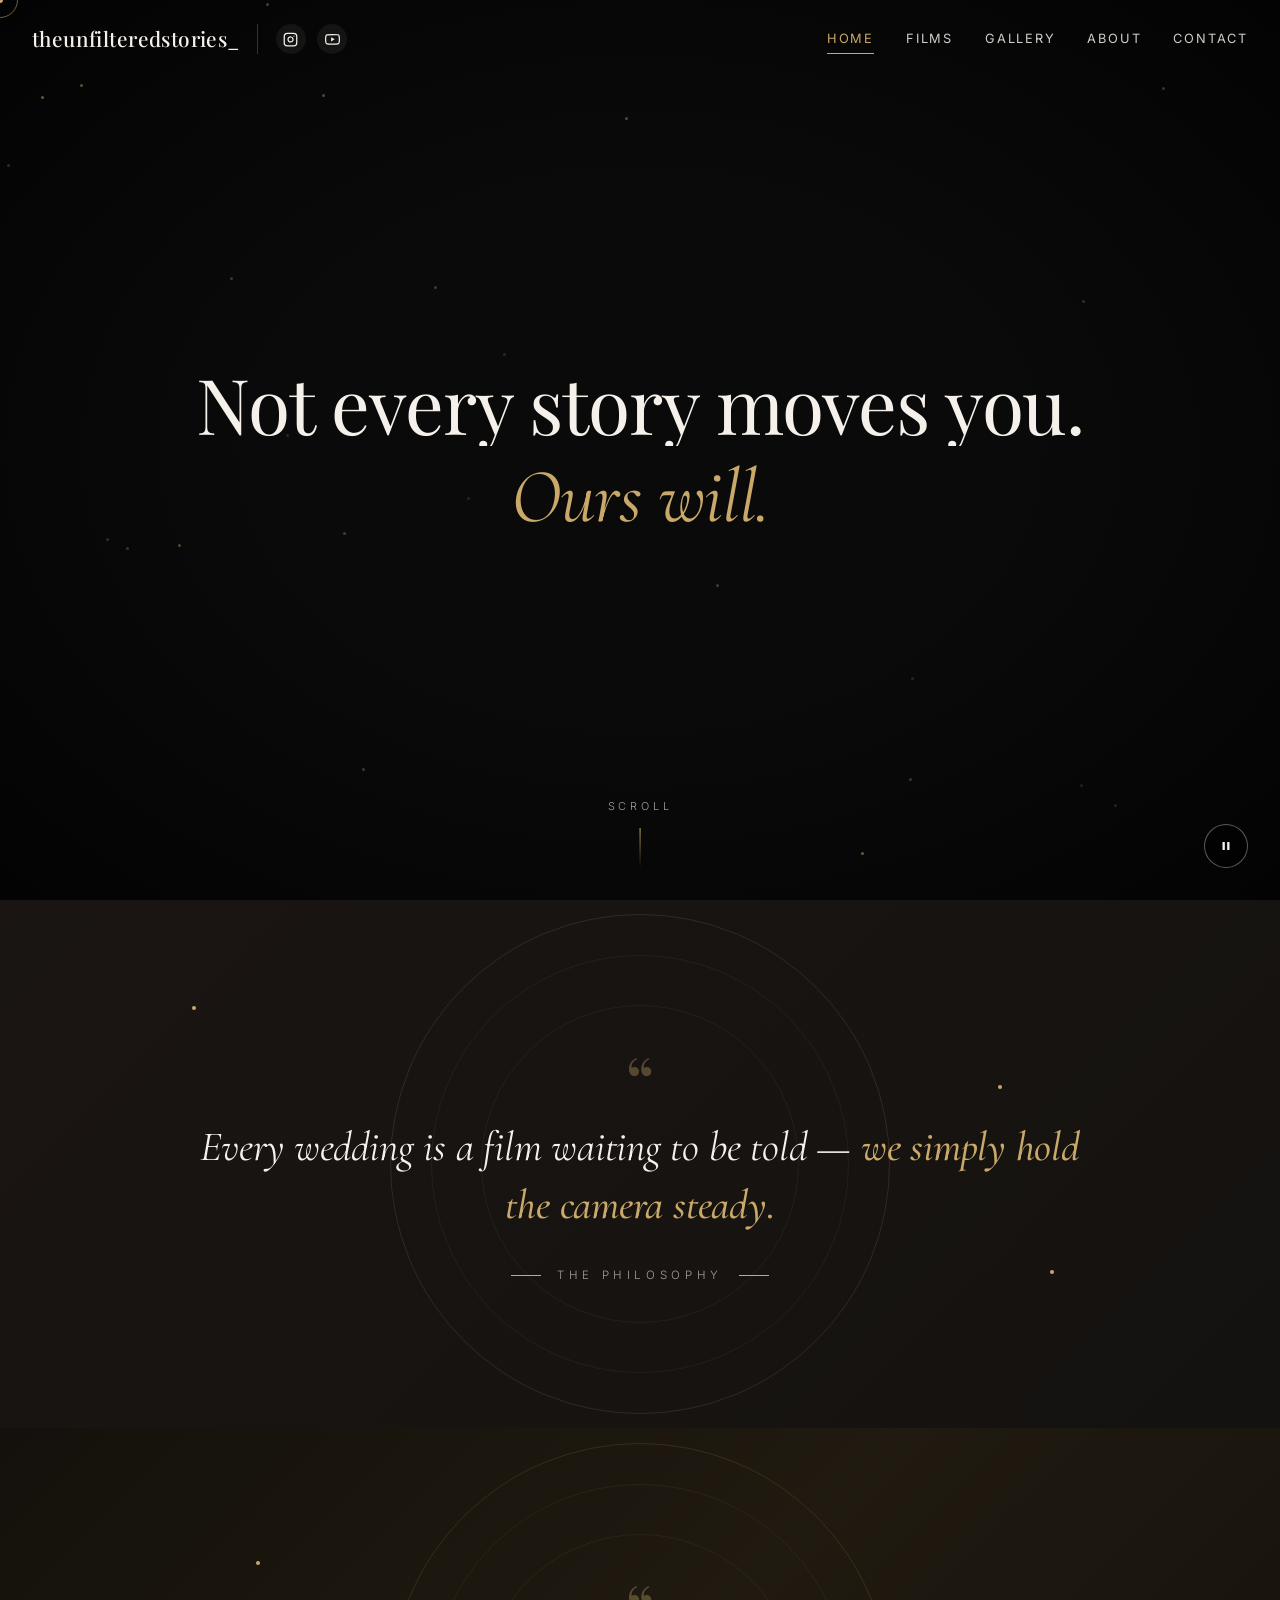
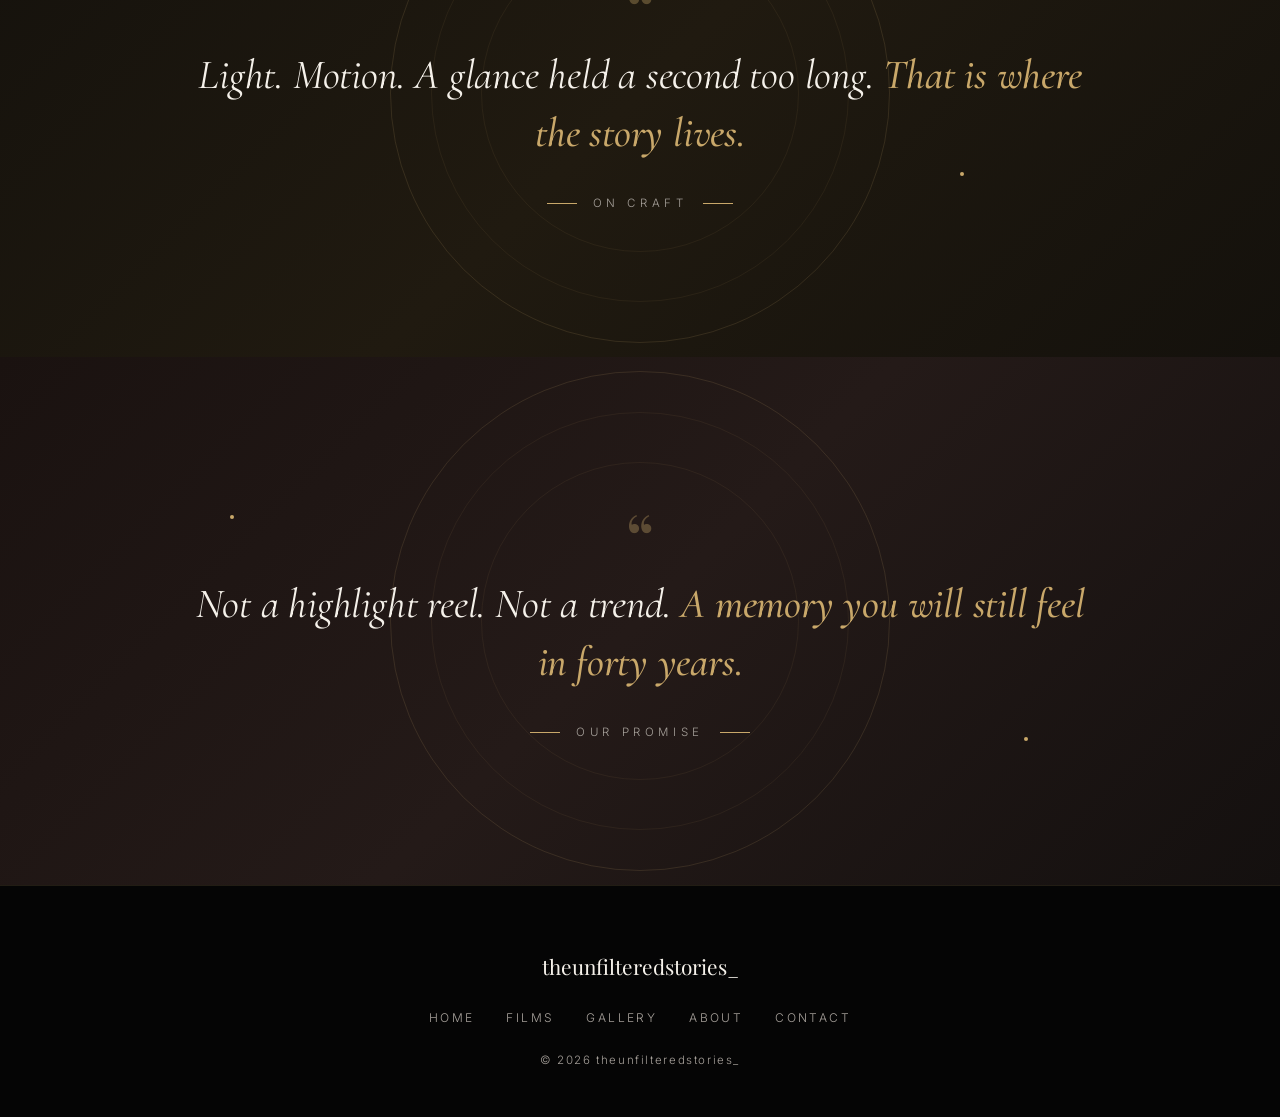
==== commit 2b404db9: "Add files via upload" ====
--- a/index.html
+++ b/index.html
@@ -8,1138 +8,14 @@
 <link rel="preconnect" href="https://fonts.googleapis.com">
 <link rel="preconnect" href="https://fonts.gstatic.com" crossorigin>
 <link href="https://fonts.googleapis.com/css2?family=Cormorant+Garamond:ital,wght@0,300;0,400;0,500;1,300;1,400&family=Inter:wght@300;400;500;600&family=Playfair+Display:ital,wght@0,400;0,500;0,600;1,400&display=swap" rel="stylesheet">
-
-<style>
-/* ========================================================
-   BASE + VARIABLES
-   ======================================================== */
-*, *::before, *::after { box-sizing: border-box; margin: 0; padding: 0; }
-
-:root {
-  --ink:        #0a0a0a;
-  --cream:      #f5f1ea;
-  --sand:       #e8e0d2;
-  --accent:     #c9a86a;
-  --accent-2:   #a8875a;
-  --gold-deep:  #8a6b3a;
-  --rose:       #b78a86;
-  --deep:       #141210;
-  --muted-dark: #6a6660;
-  --muted-lite: #a6a09a;
-
-  --serif:   'Cormorant Garamond', serif;
-  --display: 'Playfair Display', serif;
-  --sans:    'Inter', system-ui, sans-serif;
-}
-
-html { scroll-behavior: smooth; }
-
-body {
-  background: var(--ink);
-  color: var(--cream);
-  font-family: var(--sans);
-  font-weight: 300;
-  line-height: 1.6;
-  -webkit-font-smoothing: antialiased;
-  overflow-x: hidden;
-  cursor: none;
-}
-@media (max-width: 900px) { body { cursor: auto; } }
-
-a { color: inherit; text-decoration: none; }
-img { display: block; max-width: 100%; }
-
-::selection { background: var(--accent); color: var(--ink); }
-
-/* Custom scrollbar */
-::-webkit-scrollbar { width: 8px; }
-::-webkit-scrollbar-track { background: var(--ink); }
-::-webkit-scrollbar-thumb {
-  background: linear-gradient(180deg, var(--accent), var(--gold-deep));
-  border-radius: 4px;
-}
-::-webkit-scrollbar-thumb:hover { background: var(--accent); }
-
-/* ========================================================
-   KEYFRAMES
-   ======================================================== */
-@keyframes fadeIn       { from { opacity: 0 } to { opacity: 1 } }
-@keyframes fadeOut      { from { opacity: 1 } to { opacity: 0 } }
-@keyframes fadeUp       { from { opacity:0; transform: translateY(40px) } to { opacity:1; transform: translateY(0) } }
-@keyframes fadeDown     { from { opacity:0; transform: translateY(-40px) } to { opacity:1; transform: translateY(0) } }
-@keyframes fadeLeft     { from { opacity:0; transform: translateX(-50px) } to { opacity:1; transform: translateX(0) } }
-@keyframes fadeRight    { from { opacity:0; transform: translateX(50px) } to { opacity:1; transform: translateX(0) } }
-@keyframes fadeInScale  { from { opacity:0; transform: scale(0.9) } to { opacity:1; transform: scale(1) } }
-@keyframes fadeInBlur   { from { opacity:0; filter: blur(12px) } to { opacity:1; filter: blur(0) } }
-@keyframes fadeInRotate { from { opacity:0; transform: rotate(-6deg) scale(0.95) } to { opacity:1; transform: rotate(0) scale(1) } }
-@keyframes slideUp      { from { transform: translateY(100%) } to { transform: translateY(0) } }
-@keyframes slideDown    { from { transform: translateY(-100%) } to { transform: translateY(0) } }
-@keyframes slideLeft    { from { transform: translateX(100%) } to { transform: translateX(0) } }
-@keyframes slideRight   { from { transform: translateX(-100%) } to { transform: translateX(0) } }
-@keyframes zoomIn       { from { transform: scale(0.5); opacity: 0 } to { transform: scale(1); opacity: 1 } }
-@keyframes zoomOut      { from { transform: scale(1.4); opacity: 0 } to { transform: scale(1); opacity: 1 } }
-@keyframes slowZoom     { from { transform: scale(1) } to { transform: scale(1.1) } }
-@keyframes breathe      { 0%,100% { transform: scale(1) } 50% { transform: scale(1.03) } }
-@keyframes pulseSoft    { 0%,100% { opacity: 0.5 } 50% { opacity: 1 } }
-@keyframes pulseScale   { 0%,100% { transform: scale(1) } 50% { transform: scale(1.06) } }
-@keyframes pulseRing    { 0% { box-shadow: 0 0 0 0 rgba(201,168,106,0.6) } 70% { box-shadow: 0 0 0 16px rgba(201,168,106,0) } 100% { box-shadow: 0 0 0 0 rgba(201,168,106,0) } }
-@keyframes spin         { from { transform: rotate(0) } to { transform: rotate(360deg) } }
-@keyframes spinSlow     { from { transform: rotate(0) } to { transform: rotate(360deg) } }
-@keyframes spinReverse  { from { transform: rotate(360deg) } to { transform: rotate(0) } }
-@keyframes tilt         { 0%,100% { transform: rotate(-2deg) } 50% { transform: rotate(2deg) } }
-@keyframes wobble       { 0%,100% { transform: translateX(0) } 25% { transform: translateX(-4px) rotate(-1deg) } 75% { transform: translateX(4px) rotate(1deg) } }
-@keyframes swing        { 0%,100% { transform: rotate(-8deg) } 50% { transform: rotate(8deg) } }
-@keyframes float        { 0%,100% { transform: translateY(0) } 50% { transform: translateY(-14px) } }
-@keyframes floatX       { 0%,100% { transform: translateX(0) } 50% { transform: translateX(14px) } }
-@keyframes floatUpSlow  { 0%,100% { transform: translateY(0) } 50% { transform: translateY(-30px) } }
-@keyframes drift        { 0%,100% { transform: translate(0,0) } 33% { transform: translate(12px,-8px) } 66% { transform: translate(-8px,10px) } }
-@keyframes bob          { 0%,100% { transform: translateY(0) } 50% { transform: translateY(-6px) } }
-@keyframes sway         { 0%,100% { transform: rotate(-3deg) } 50% { transform: rotate(3deg) } }
-@keyframes typewriter   { from { width: 0 } to { width: 100% } }
-@keyframes blink        { 0%,100% { border-color: transparent } 50% { border-color: var(--accent) } }
-@keyframes letterUp     { from { opacity: 0; transform: translateY(100%) } to { opacity: 1; transform: translateY(0) } }
-@keyframes letterDrop   { from { opacity: 0; transform: translateY(-100%) } to { opacity: 1; transform: translateY(0) } }
-@keyframes letterBlur   { from { opacity: 0; filter: blur(8px) } to { opacity: 1; filter: blur(0) } }
-@keyframes letterScale  { from { opacity: 0; transform: scale(1.4) } to { opacity: 1; transform: scale(1) } }
-@keyframes shimText     { 0% { background-position: -200% center } 100% { background-position: 200% center } }
-@keyframes glowText     { 0%,100% { text-shadow: 0 0 8px rgba(201,168,106,0.4) } 50% { text-shadow: 0 0 24px rgba(201,168,106,0.9) } }
-@keyframes underlineIn  { from { width: 0 } to { width: 100% } }
-@keyframes lineGrowH    { from { transform: scaleX(0) } to { transform: scaleX(1) } }
-@keyframes lineGrowV    { from { transform: scaleY(0) } to { transform: scaleY(1) } }
-@keyframes lineDraw     { from { stroke-dashoffset: 1000 } to { stroke-dashoffset: 0 } }
-@keyframes curtain      { from { transform: scaleY(1) } to { transform: scaleY(0) } }
-@keyframes wipeRight    { from { clip-path: inset(0 100% 0 0) } to { clip-path: inset(0 0 0 0) } }
-@keyframes wipeLeft     { from { clip-path: inset(0 0 0 100%) } to { clip-path: inset(0 0 0 0) } }
-@keyframes wipeUp       { from { clip-path: inset(100% 0 0 0) } to { clip-path: inset(0 0 0 0) } }
-@keyframes wipeDown     { from { clip-path: inset(0 0 100% 0) } to { clip-path: inset(0 0 0 0) } }
-@keyframes wipeCircle   { from { clip-path: circle(0% at 50% 50%) } to { clip-path: circle(75% at 50% 50%) } }
-@keyframes shimmer      { 0% { background-position: -200% 0 } 100% { background-position: 200% 0 } }
-@keyframes shine        { 0% { left: -60% } 100% { left: 140% } }
-@keyframes sparkle      { 0%,100% { opacity: 0; transform: scale(0.5) } 50% { opacity: 1; transform: scale(1.1) } }
-@keyframes glitter      { 0%,100% { opacity: 0.3; transform: scale(0.8) rotate(0) } 50% { opacity: 1; transform: scale(1.2) rotate(180deg) } }
-@keyframes wave         { 0%,100% { transform: translateY(0) rotate(0) } 25% { transform: translateY(-8px) rotate(1deg) } 75% { transform: translateY(8px) rotate(-1deg) } }
-@keyframes ripple       { 0% { transform: scale(0.9); opacity: 0.7 } 100% { transform: scale(1.6); opacity: 0 } }
-@keyframes blob         { 0%,100% { border-radius: 60% 40% 30% 70%/60% 30% 70% 40% } 50% { border-radius: 30% 60% 70% 40%/50% 60% 30% 60% } }
-@keyframes bounce       { 0%,100% { transform: translateY(0) } 50% { transform: translateY(-18px) } }
-@keyframes bounceIn     { 0% { transform: scale(0.4); opacity: 0 } 60% { transform: scale(1.1) } 100% { transform: scale(1); opacity: 1 } }
-@keyframes elastic      { 0% { transform: scale(1) } 30% { transform: scale(1.15) } 50% { transform: scale(0.95) } 70% { transform: scale(1.05) } 100% { transform: scale(1) } }
-@keyframes jelly        { 0%,100% { transform: scale(1,1) } 25% { transform: scale(1.1,0.9) } 50% { transform: scale(0.9,1.1) } 75% { transform: scale(1.05,0.95) } }
-@keyframes bounceSoft   { 0%,100% { transform: translateY(0) } 40% { transform: translateY(-8px) } 60% { transform: translateY(-4px) } }
-@keyframes blurIn       { from { filter: blur(20px); opacity: 0 } to { filter: blur(0); opacity: 1 } }
-@keyframes blurOut      { from { filter: blur(0); opacity: 1 } to { filter: blur(20px); opacity: 0 } }
-@keyframes gradShift    { 0%,100% { background-position: 0% 50% } 50% { background-position: 100% 50% } }
-@keyframes hueRotate    { from { filter: hue-rotate(0) } to { filter: hue-rotate(360deg) } }
-@keyframes goldShine    { 0% { background-position: 0% 50% } 100% { background-position: 200% 50% } }
-@keyframes heartbeat    { 0%,100% { transform: scale(1) } 14% { transform: scale(1.08) } 28% { transform: scale(1) } 42% { transform: scale(1.08) } 70% { transform: scale(1) } }
-@keyframes flicker      { 0%,100% { opacity: 1 } 41% { opacity: 1 } 42% { opacity: 0.3 } 43% { opacity: 1 } 92% { opacity: 1 } 93% { opacity: 0.4 } 94% { opacity: 1 } }
-@keyframes flip         { 0% { transform: rotateY(0) } 100% { transform: rotateY(360deg) } }
-@keyframes flipIn       { from { transform: rotateY(90deg); opacity: 0 } to { transform: rotateY(0); opacity: 1 } }
-@keyframes orbit        { from { transform: rotate(0) translateX(6px) rotate(0) } to { transform: rotate(360deg) translateX(6px) rotate(-360deg) } }
-@keyframes scrollDown   { 0% { transform: translateY(-100%); opacity: 0 } 40% { opacity: 1 } 100% { transform: translateY(100%); opacity: 0 } }
-@keyframes glowPulse    { 0%,100% { box-shadow: 0 0 0 0 rgba(201,168,106,0.4) } 50% { box-shadow: 0 0 30px 6px rgba(201,168,106,0.35) } }
-@keyframes shimmerLine  { 0% { background-position: -100% 0 } 100% { background-position: 200% 0 } }
-@keyframes inkSpread    { 0% { transform: scale(0); opacity: 0.9 } 100% { transform: scale(3); opacity: 0 } }
-@keyframes tada         { 0%,100% { transform: scale(1) rotate(0) } 10%,20% { transform: scale(0.9) rotate(-3deg) } 30%,50%,70%,90% { transform: scale(1.1) rotate(3deg) } 40%,60%,80% { transform: scale(1.1) rotate(-3deg) } }
-@keyframes jelloHoriz   { 0%,100% { transform: skewX(0) } 30% { transform: skewX(-8deg) } 70% { transform: skewX(8deg) } }
-@keyframes rubberBand   { 0% { transform: scale(1,1) } 30% { transform: scale(1.25,0.75) } 40% { transform: scale(0.75,1.25) } 50% { transform: scale(1.15,0.85) } 65% { transform: scale(0.95,1.05) } 100% { transform: scale(1,1) } }
-@keyframes swingIn      { from { transform: rotate(-90deg); opacity: 0 } to { transform: rotate(0); opacity: 1 } }
-@keyframes zoomFade     { from { transform: scale(0.6); filter: blur(6px); opacity: 0 } to { transform: scale(1); filter: blur(0); opacity: 1 } }
-@keyframes marquee      { from { transform: translateX(0) } to { transform: translateX(-50%) } }
-@keyframes drawLine     { from { stroke-dasharray: 0 2000 } to { stroke-dasharray: 2000 0 } }
-@keyframes fadeSlide    { 0% { opacity: 0; transform: translateY(20px) } 100% { opacity: 1; transform: translateY(0) } }
-@keyframes verticalScroll { 0% { transform: translateY(0) } 100% { transform: translateY(-50%) } }
-@keyframes rotateIn     { from { transform: rotate(-180deg) scale(0); opacity: 0 } to { transform: rotate(0) scale(1); opacity: 1 } }
-@keyframes underlineSlide { 0% { background-size: 0% 1px } 100% { background-size: 100% 1px } }
-@keyframes wobbleIn     { from { transform: translateX(-100px) rotate(-15deg); opacity: 0 } to { transform: translateX(0) rotate(0); opacity: 1 } }
-@keyframes textFlicker  { 0%,100% { opacity: 1; text-shadow: 0 0 8px rgba(201,168,106,0.5) } 50% { opacity: 0.85; text-shadow: 0 0 20px rgba(201,168,106,0.9) } }
-@keyframes borderDash   { to { stroke-dashoffset: -1000 } }
-@keyframes lightSweep   { 0% { transform: translateX(-100%) skewX(-20deg) } 100% { transform: translateX(200%) skewX(-20deg) } }
-@keyframes breatheY     { 0%,100% { transform: translateY(0) scale(1) } 50% { transform: translateY(-5px) scale(1.02) } }
-@keyframes flickerIn    { 0% { opacity: 0 } 10% { opacity: 1 } 20% { opacity: 0 } 30% { opacity: 1 } 45% { opacity: 0.4 } 60% { opacity: 1 } 100% { opacity: 1 } }
-@keyframes rotateSlow   { from { transform: rotate(0) } to { transform: rotate(360deg) } }
-@keyframes glowBorder   { 0%,100% { border-color: rgba(201,168,106,0.3) } 50% { border-color: rgba(201,168,106,0.9) } }
-@keyframes popIn        { 0% { transform: scale(0.6) } 70% { transform: scale(1.05) } 100% { transform: scale(1) } }
-@keyframes fadeRotate   { from { opacity: 0; transform: rotate(-8deg) } to { opacity: 1; transform: rotate(0) } }
-@keyframes scaleInX     { from { transform: scaleX(0) } to { transform: scaleX(1) } }
-@keyframes scaleInY     { from { transform: scaleY(0) } to { transform: scaleY(1) } }
-@keyframes shakeX       { 0%,100% { transform: translateX(0) } 20%,60% { transform: translateX(-6px) } 40%,80% { transform: translateX(6px) } }
-@keyframes shakeY       { 0%,100% { transform: translateY(0) } 20%,60% { transform: translateY(-4px) } 40%,80% { transform: translateY(4px) } }
-@keyframes textShadowPulse { 0%,100% { text-shadow: 0 0 10px rgba(201,168,106,0.3) } 50% { text-shadow: 0 0 25px rgba(201,168,106,0.8), 0 0 40px rgba(201,168,106,0.4) } }
-@keyframes maskReveal   { from { -webkit-mask-position: 100% 0; mask-position: 100% 0 } to { -webkit-mask-position: 0 0; mask-position: 0 0 } }
-@keyframes typeCursor   { 0%,100% { opacity: 1 } 50% { opacity: 0 } }
-
-/* ========================================================
-   REVEAL UTILITIES
-   ======================================================== */
-[data-anim] {
-  opacity: 0;
-  transition: opacity 1s cubic-bezier(.2,.7,.2,1),
-              transform 1s cubic-bezier(.2,.7,.2,1),
-              filter 1s ease;
-  will-change: transform, opacity;
-}
-[data-anim="fade-up"]     { transform: translateY(50px); }
-[data-anim="fade-down"]   { transform: translateY(-50px); }
-[data-anim="fade-left"]   { transform: translateX(-60px); }
-[data-anim="fade-right"]  { transform: translateX(60px); }
-[data-anim="fade-scale"]  { transform: scale(0.9); }
-[data-anim="fade-blur"]   { filter: blur(14px); }
-[data-anim="fade-rotate"] { transform: rotate(-5deg) scale(0.94); }
-[data-anim="zoom-in"]     { transform: scale(0.7); }
-[data-anim="zoom-out"]    { transform: scale(1.3); }
-[data-anim="flip-in"]     { transform: perspective(800px) rotateY(45deg); }
-[data-anim].in-view { opacity: 1; transform: none; filter: none; }
-
-.reveal-line { overflow: hidden; display: block; }
-.reveal-line > span {
-  display: inline-block;
-  transform: translateY(110%);
-  transition: transform 1.1s cubic-bezier(.2,.7,.2,1);
-}
-.reveal-line.in-view > span { transform: translateY(0); }
-
-/* ========================================================
-   CUSTOM CURSOR
-   ======================================================== */
-.cursor-dot, .cursor-ring {
-  position: fixed;
-  top: 0; left: 0;
-  pointer-events: none;
-  z-index: 9999;
-  transform: translate(-50%, -50%);
-  will-change: transform, width, height;
-}
-.cursor-dot {
-  width: 6px; height: 6px;
-  background: var(--accent);
-  border-radius: 50%;
-  transition: width 0.25s ease, height 0.25s ease, background 0.25s ease;
-}
-.cursor-ring {
-  width: 36px; height: 36px;
-  border: 1px solid rgba(201,168,106,0.55);
-  border-radius: 50%;
-  transition: width 0.35s cubic-bezier(.2,.7,.2,1),
-              height 0.35s cubic-bezier(.2,.7,.2,1),
-              border-color 0.35s ease,
-              background 0.35s ease;
-}
-.cursor-hover .cursor-dot { width: 0; height: 0; }
-.cursor-hover .cursor-ring {
-  width: 60px; height: 60px;
-  background: rgba(201,168,106,0.12);
-  border-color: var(--accent);
-}
-@media (max-width: 900px) { .cursor-dot, .cursor-ring { display: none; } }
-
-/* ========================================================
-   SCROLL PROGRESS
-   ======================================================== */
-.scroll-progress {
-  position: fixed;
-  top: 0; left: 0;
-  height: 2px;
-  background: linear-gradient(90deg, var(--accent), var(--gold-deep), var(--accent));
-  background-size: 200% 100%;
-  animation: goldShine 4s linear infinite;
-  width: 0%;
-  z-index: 200;
-  transition: width 0.1s ease-out;
-}
-
-/* ========================================================
-   NAV
-   ======================================================== */
-.nav {
-  position: fixed; top: 0; left: 0; right: 0;
-  display: flex; justify-content: space-between; align-items: center;
-  padding: 1.4rem 2rem;
-  z-index: 100;
-  transition: background 0.5s ease, backdrop-filter 0.5s ease, padding 0.4s ease, box-shadow 0.5s ease;
-}
-.nav.scrolled {
-  background: rgba(10,10,10,0.78);
-  backdrop-filter: blur(14px);
-  -webkit-backdrop-filter: blur(14px);
-  padding: 0.95rem 2rem;
-  box-shadow: 0 1px 0 rgba(201,168,106,0.18);
-}
-.nav__left { display: flex; align-items: center; gap: 1.1rem; }
-.nav__logo {
-  font-family: var(--display); font-size: 1.3rem;
-  letter-spacing: 0.02em; font-weight: 500;
-  position: relative; transition: color 0.35s ease;
-}
-.nav__logo::after {
-  content: ''; position: absolute; left: 0; bottom: -4px;
-  height: 1px; width: 0; background: var(--accent);
-  transition: width 0.5s cubic-bezier(.2,.7,.2,1);
-}
-.nav__logo:hover { color: var(--accent); }
-.nav__logo:hover::after { width: 100%; }
-
-.nav__socials {
-  display: flex; align-items: center; gap: 0.7rem;
-  padding-left: 1.1rem; border-left: 1px solid rgba(255,255,255,0.18);
-}
-.nav__socials a {
-  display: flex; align-items: center; justify-content: center;
-  width: 30px; height: 30px; border-radius: 50%;
-  color: var(--cream); background: rgba(255,255,255,0.06);
-  transition: background 0.4s ease, color 0.4s ease, transform 0.4s ease;
-}
-.nav__socials a:hover {
-  background: var(--accent); color: var(--ink);
-  transform: translateY(-3px) rotate(-8deg) scale(1.08);
-}
-.nav__socials svg { width: 15px; height: 15px; }
-
-.nav__links {
-  display: flex; gap: 2rem;
-  font-size: 0.8rem; letter-spacing: 0.14em;
-  text-transform: uppercase; font-weight: 400;
-}
-.nav__links a {
-  position: relative; opacity: 0.85;
-  transition: opacity 0.3s, color 0.3s;
-}
-.nav__links a:hover { opacity: 1; color: var(--accent); }
-.nav__links a::after {
-  content: ''; position: absolute; left: 0; bottom: -5px;
-  height: 1px; width: 0; background: var(--accent);
-  transition: width 0.45s cubic-bezier(.2,.7,.2,1);
-}
-.nav__links a:hover::after { width: 100%; }
-
-.nav__toggle {
-  display: none; background: none; border: none; cursor: pointer;
-  flex-direction: column; gap: 5px; padding: 5px;
-}
-.nav__toggle span {
-  display: block; width: 22px; height: 1px;
-  background: var(--cream); transition: transform 0.4s ease;
-}
-
-.nav__close {
-  display: none;
-  position: absolute;
-  top: 1.4rem;
-  right: 1.4rem;
-  width: 42px; height: 42px;
-  border-radius: 50%;
-  border: 1px solid rgba(201,168,106,0.4);
-  background: rgba(201,168,106,0.08);
-  color: var(--accent);
-  cursor: pointer;
-  align-items: center;
-  justify-content: center;
-  transition: background 0.35s ease, transform 0.35s ease, border-color 0.35s ease, color 0.35s ease;
-  z-index: 10;
-}
-.nav__close:hover {
-  background: var(--accent); color: var(--ink); border-color: var(--accent);
-  transform: rotate(90deg) scale(1.08);
-}
-.nav__close svg { width: 16px; height: 16px; }
-
-/* ========================================================
-   HERO
-   ======================================================== */
-.hero {
-  position: relative; height: 100vh; min-height: 620px;
-  display: flex; align-items: center; justify-content: center;
-  overflow: hidden; background: #0a0a0a;
-}
-.hero__fallback {
-  position: absolute; inset: 0;
-  background: url('https://images.unsplash.com/photo-1519741497674-611481863552?w=1920&q=80') center/cover;
-  filter: brightness(0.55);
-}
-.hero__video {
-  position: absolute; inset: 0;
-  width: 100%; height: 100%;
-  object-fit: cover;
-  filter: brightness(0.7) contrast(1.08) saturate(1.15);
-  animation: slowZoom 24s ease-in-out infinite alternate;
-  will-change: transform;
-}
-.hero__overlay {
-  position: absolute; inset: 0;
-  background:
-    radial-gradient(ellipse at center, rgba(10,10,10,0.15) 0%, rgba(10,10,10,0.75) 100%),
-    linear-gradient(180deg,
-      rgba(10,10,10,0.55) 0%,
-      rgba(10,10,10,0.25) 35%,
-      rgba(10,10,10,0.35) 60%,
-      rgba(10,10,10,0.95) 100%);
-}
-.hero::after {
-  content: ''; position: absolute; inset: 0;
-  background: radial-gradient(ellipse at center, transparent 40%, rgba(0,0,0,0.7) 100%);
-  pointer-events: none; z-index: 1;
-}
-.hero__content {
-  position: relative; z-index: 3; text-align: center;
-  padding: 0 1.5rem; max-width: 950px;
-}
-.hero__title {
-  font-family: var(--display); font-weight: 400;
-  font-size: clamp(2.2rem, 6vw, 4.8rem);
-  line-height: 1.12; letter-spacing: -0.015em;
-}
-.hero__title em {
-  font-family: var(--serif); font-style: italic;
-  color: var(--accent); font-weight: 400;
-  display: inline-block;
-  animation: glowText 3.5s ease-in-out infinite;
-}
-.hero__scroll {
-  position: absolute; bottom: 2rem; left: 50%;
-  transform: translateX(-50%);
-  font-size: 0.68rem; letter-spacing: 0.35em;
-  text-transform: uppercase; color: var(--muted-lite);
-  animation: pulseSoft 2.6s ease-in-out infinite;
-  display: flex; flex-direction: column; align-items: center; gap: 0.8rem;
-  z-index: 3;
-}
-.hero__scroll::after {
-  content: ''; width: 1px; height: 40px;
-  background: linear-gradient(to bottom, var(--accent), transparent);
-  animation: scrollDown 2.2s ease-in-out infinite;
-}
-.hero__video-toggle {
-  position: absolute;
-  bottom: 2rem; right: 2rem;
-  width: 44px; height: 44px;
-  border-radius: 50%;
-  border: 1px solid rgba(255,255,255,0.35);
-  background: rgba(0,0,0,0.35);
-  backdrop-filter: blur(8px);
-  -webkit-backdrop-filter: blur(8px);
-  color: var(--cream);
-  cursor: pointer;
-  display: flex; align-items: center; justify-content: center;
-  z-index: 4;
-  transition: background 0.35s ease, transform 0.35s ease, border-color 0.35s ease, color 0.35s ease;
-}
-.hero__video-toggle:hover {
-  background: var(--accent); border-color: var(--accent);
-  color: var(--ink); transform: scale(1.08);
-}
-.hero__video-toggle svg { width: 14px; height: 14px; }
-
-.hero__particles {
-  position: absolute; inset: 0;
-  z-index: 2; pointer-events: none;
-  overflow: hidden;
-}
-.particle {
-  position: absolute;
-  width: 3px; height: 3px;
-  background: var(--accent);
-  border-radius: 50%;
-  opacity: 0.4;
-  animation: floatUpSlow 8s ease-in-out infinite;
-}
-
-/* ========================================================
-   SECTION BASE + NUMBER BADGE
-   ======================================================== */
-section { padding: 8rem 2rem; position: relative; }
-.section-label {
-  font-size: 0.72rem; letter-spacing: 0.38em;
-  text-transform: uppercase; color: var(--accent);
-  margin-bottom: 3rem; font-weight: 500;
-  display: inline-flex; align-items: center; gap: 0.6rem;
-}
-.section-label::before {
-  content: '';
-  width: 20px; height: 1px;
-  background: var(--accent);
-  animation: lineGrowH 1.2s ease both;
-}
-.section-num {
-  position: absolute;
-  top: 3rem; right: 2rem;
-  font-family: var(--display);
-  font-size: 5rem;
-  font-weight: 500;
-  line-height: 1;
-  color: transparent;
-  -webkit-text-stroke: 1px rgba(201,168,106,0.18);
-  pointer-events: none;
-  user-select: none;
-  transition: -webkit-text-stroke 0.6s ease, opacity 0.6s ease;
-}
-.section-num.in-view {
-  -webkit-text-stroke: 1px rgba(201,168,106,0.4);
-}
-
-/* ========================================================
-   QUOTES
-   ======================================================== */
-.quote { padding: 9rem 2rem; text-align: center; position: relative; overflow: hidden; }
-.quote__inner { max-width: 900px; margin: 0 auto; position: relative; z-index: 2; }
-.quote__mark {
-  font-family: var(--display); font-size: 4.5rem; line-height: 1;
-  color: var(--accent); opacity: 0.35; margin-bottom: -1rem; display: inline-block;
-}
-.quote__text {
-  font-family: var(--serif); font-style: italic; font-weight: 400;
-  font-size: clamp(1.5rem, 3.4vw, 2.6rem);
-  line-height: 1.4; letter-spacing: -0.005em;
-}
-.quote__text .accent { color: var(--accent); font-weight: 500; }
-.quote__attr {
-  margin-top: 2rem; font-size: 0.72rem; letter-spacing: 0.4em;
-  text-transform: uppercase; color: var(--muted-lite);
-  display: inline-flex; align-items: center; gap: 1rem;
-}
-.quote__attr::before, .quote__attr::after {
-  content: ''; width: 30px; height: 1px; background: var(--accent);
-  transform-origin: center;
-  animation: lineGrowH 1.2s ease both;
-}
-.quote--dark { background: var(--deep); color: var(--cream); }
-.quote--cream { background: var(--cream); color: var(--ink); }
-.quote--gradient {
-  background: linear-gradient(135deg, #1a1512 0%, var(--deep) 50%, #0a0a0a 100%);
-  background-size: 200% 200%;
-  animation: gradShift 14s ease infinite;
-}
-.quote--gold { background: linear-gradient(135deg, #14110c 0%, #201a10 50%, #14110c 100%); }
-.quote--rose { background: linear-gradient(135deg, #1a1210 0%, #241a18 50%, #14100f 100%); }
-.quote__ring {
-  position: absolute; top: 50%; left: 50%;
-  width: 500px; height: 500px;
-  border: 1px solid rgba(201,168,106,0.15);
-  border-radius: 50%; transform: translate(-50%,-50%);
-  pointer-events: none;
-  animation: spinSlow 60s linear infinite;
-}
-.quote__ring::before, .quote__ring::after {
-  content: ''; position: absolute; border-radius: 50%;
-  border: 1px solid rgba(201,168,106,0.08);
-}
-.quote__ring::before { inset: 40px; }
-.quote__ring::after  { inset: 90px; animation: spinReverse 45s linear infinite; }
-.sparkle {
-  position: absolute; width: 4px; height: 4px;
-  background: var(--accent); border-radius: 50%;
-  animation: sparkle 3s ease-in-out infinite;
-  pointer-events: none;
-}
-
-/* ========================================================
-   FILMS
-   ======================================================== */
-.films { background: var(--cream); color: var(--ink); }
-.films .section-label { color: var(--accent-2); }
-.films__grid { display: grid; grid-template-columns: repeat(3, 1fr); gap: 2rem; }
-.film { cursor: pointer; transition: transform 0.8s cubic-bezier(.2,.7,.2,1); }
-.film:hover { transform: translateY(-8px); }
-.film__thumb-wrap { overflow: hidden; border-radius: 2px; position: relative; }
-.film__thumb {
-  aspect-ratio: 4 / 5; background-size: cover; background-position: center;
-  filter: grayscale(0.15);
-  transition: transform 1.2s cubic-bezier(.2,.7,.2,1), filter 0.9s ease;
-}
-.film:hover .film__thumb { transform: scale(1.06) rotate(0.4deg); filter: grayscale(0); }
-.film__thumb-wrap::after {
-  content: ''; position: absolute; top: 0; left: -60%;
-  width: 40%; height: 100%;
-  background: linear-gradient(90deg, transparent, rgba(255,255,255,0.25), transparent);
-  transform: skewX(-20deg); pointer-events: none;
-}
-.film:hover .film__thumb-wrap::after { animation: shine 1.1s ease; }
-.film h3 {
-  font-family: var(--display); font-weight: 500; font-size: 1.3rem;
-  margin-top: 1.35rem; color: var(--ink); transition: color 0.35s ease;
-}
-.film:hover h3 { color: var(--accent-2); }
-.film p {
-  font-size: 0.78rem; color: var(--muted-dark);
-  letter-spacing: 0.14em; text-transform: uppercase; margin-top: 0.4rem;
-}
-
-/* ========================================================
-   GALLERY SLIDER
-   ======================================================== */
-.gallery { background: var(--deep); color: var(--cream); padding-bottom: 10rem; }
-.gallery__header {
-  display: flex; justify-content: space-between; align-items: flex-end;
-  margin-bottom: 3rem; gap: 2rem; flex-wrap: wrap;
-}
-.gallery__header .section-label { margin-bottom: 0.6rem; }
-.gallery__title {
-  font-family: var(--display);
-  font-size: clamp(1.8rem, 4vw, 2.8rem);
-  font-weight: 400; line-height: 1.15;
-}
-.gallery__title em { font-family: var(--serif); font-style: italic; color: var(--accent); }
-.gallery__controls { display: flex; gap: 0.75rem; }
-.gallery__btn {
-  width: 46px; height: 46px; border-radius: 50%;
-  border: 1px solid rgba(201,168,106,0.4);
-  background: transparent; color: var(--accent);
-  cursor: pointer; display: flex; align-items: center; justify-content: center;
-  font-size: 1.1rem;
-  transition: background 0.4s ease, color 0.4s ease, transform 0.4s ease, box-shadow 0.4s ease;
-}
-.gallery__btn:hover {
-  background: var(--accent); color: var(--ink);
-  transform: scale(1.08); box-shadow: 0 0 24px rgba(201,168,106,0.4);
-}
-.gallery__btn:disabled { opacity: 0.25; cursor: not-allowed; }
-.gallery__btn svg { width: 16px; height: 16px; }
-.slider {
-  overflow-x: auto; overflow-y: hidden;
-  scroll-snap-type: x mandatory;
-  scrollbar-width: none; -ms-overflow-style: none;
-  padding-bottom: 1rem; scroll-behavior: smooth;
-}
-.slider::-webkit-scrollbar { display: none; }
-.slider__track { display: flex; gap: 1.25rem; padding: 0 2rem; }
-.slide {
-  flex: 0 0 auto; width: clamp(240px, 30vw, 380px);
-  scroll-snap-align: start; cursor: pointer;
-  position: relative; overflow: hidden; border-radius: 2px;
-  opacity: 0; transform: translateY(40px) scale(0.96);
-  transition: opacity 1.2s cubic-bezier(.2,.7,.2,1), transform 1.2s cubic-bezier(.2,.7,.2,1);
-}
-.slide.in-view { opacity: 1; transform: translateY(0) scale(1); }
-.slide__img {
-  aspect-ratio: 3 / 4; background-size: cover; background-position: center;
-  transition: transform 1.3s cubic-bezier(.2,.7,.2,1), filter 0.9s ease;
-  filter: brightness(0.9);
-}
-.slide:hover .slide__img { transform: scale(1.08); filter: brightness(1.05); }
-.slide__caption {
-  position: absolute; bottom: 0; left: 0; right: 0;
-  padding: 1.2rem 1.2rem 1rem;
-  background: linear-gradient(0deg, rgba(0,0,0,0.85), transparent);
-  font-family: var(--serif); font-style: italic; font-size: 1rem;
-  color: var(--cream); opacity: 0; transform: translateY(12px);
-  transition: opacity 0.6s ease, transform 0.6s ease;
-}
-.slide:hover .slide__caption { opacity: 1; transform: translateY(0); }
-.slide::after {
-  content: ''; position: absolute; inset: 0;
-  border: 1px solid transparent; transition: border-color 0.5s ease;
-  pointer-events: none;
-}
-.slide:hover::after { border-color: rgba(201,168,106,0.5); }
-.gallery__dots { display: flex; justify-content: center; gap: 0.55rem; margin-top: 2.5rem; }
-.gallery__dot {
-  width: 7px; height: 7px; border-radius: 50%; border: none;
-  background: rgba(201,168,106,0.25); cursor: pointer;
-  transition: background 0.4s ease, transform 0.4s ease; padding: 0;
-}
-.gallery__dot.active {
-  background: var(--accent); transform: scale(1.5);
-  animation: pulseScale 1.8s ease-in-out infinite;
-}
-
-/* ========================================================
-   ABOUT
-   ======================================================== */
-.about-page {
-  position: relative;
-  padding: 8rem 2rem;
-  background:
-    radial-gradient(ellipse at 20% 30%, rgba(201,168,106,0.08) 0%, transparent 55%),
-    radial-gradient(ellipse at 80% 70%, rgba(183,138,134,0.06) 0%, transparent 55%),
-    linear-gradient(135deg, #0f0d0a 0%, #1a1612 50%, #0a0a0a 100%);
-  color: var(--cream);
-  overflow: hidden;
-}
-.about-page__ghost {
-  position: absolute;
-  top: 4rem; left: 50%;
-  transform: translateX(-50%);
-  font-family: var(--display);
-  font-weight: 500;
-  font-size: clamp(6rem, 20vw, 18rem);
-  letter-spacing: 0.05em;
-  color: transparent;
-  -webkit-text-stroke: 1px rgba(201,168,106,0.08);
-  white-space: nowrap; pointer-events: none; user-select: none;
-  z-index: 1; opacity: 0.7;
-  animation: pulseSoft 8s ease-in-out infinite;
-}
-.about-page__inner {
-  position: relative; z-index: 2;
-  max-width: 1240px; margin: 0 auto;
-  display: grid; grid-template-columns: 0.95fr 1.15fr;
-  gap: 5rem; align-items: start;
-}
-.about-page__visual {
-  position: relative;
-  display: flex; align-items: center; justify-content: center;
-  min-height: 500px;
-}
-.about-page__ring-wrap {
-  position: relative;
-  width: 100%; max-width: 440px; aspect-ratio: 1;
-  display: flex; align-items: center; justify-content: center;
-}
-.about-page__ring-outer {
-  position: absolute; inset: 0; border-radius: 50%;
-  background: conic-gradient(
-    from 0deg,
-    transparent 0deg, var(--accent) 40deg, transparent 90deg,
-    transparent 180deg, var(--gold-deep) 220deg, transparent 270deg
-  );
-  animation: spin 18s linear infinite;
-  -webkit-mask: radial-gradient(circle, transparent 68%, black 70%);
-  mask: radial-gradient(circle, transparent 68%, black 70%);
-  opacity: 0.85;
-}
-.about-page__ring-mid {
-  position: absolute; inset: 18px; border-radius: 50%;
-  border: 1px solid rgba(201,168,106,0.35);
-  animation: pulseSoft 4s ease-in-out infinite;
-}
-.about-page__ring-inner {
-  position: absolute; inset: 34px; border-radius: 50%;
-  background: radial-gradient(circle at 30% 30%, #2a231a 0%, #0a0a0a 70%);
-  box-shadow: 0 0 60px rgba(201,168,106,0.15), inset 0 0 40px rgba(0,0,0,0.9);
-}
-.about-page__portrait {
-  position: relative; z-index: 2;
-  width: 76%; aspect-ratio: 1; border-radius: 50%;
-  background-size: cover; background-position: center;
-  background-color: #1a1612;
-  filter: grayscale(0.2) contrast(1.05);
-  transition: transform 1.4s cubic-bezier(.2,.7,.2,1), filter 1s ease;
-  animation: float 7s ease-in-out infinite;
-  box-shadow: 0 30px 80px rgba(0,0,0,0.6);
-}
-.about-page__visual:hover .about-page__portrait {
-  transform: scale(1.04); filter: grayscale(0) contrast(1.1);
-}
-.about-page__badge {
-  position: absolute; width: 52px; height: 52px;
-  border-radius: 50%;
-  background: linear-gradient(135deg, #1e1a14, #0f0d0a);
-  border: 1px solid rgba(201,168,106,0.35);
-  display: flex; align-items: center; justify-content: center;
-  color: var(--accent);
-  box-shadow: 0 10px 30px rgba(0,0,0,0.6);
-  z-index: 3;
-  transition: transform 0.5s ease, box-shadow 0.5s ease, background 0.5s ease;
-}
-.about-page__badge:hover {
-  transform: scale(1.12) rotate(-8deg);
-  box-shadow: 0 12px 40px rgba(201,168,106,0.4);
-  background: linear-gradient(135deg, var(--accent), var(--gold-deep));
-  color: var(--ink);
-}
-.about-page__badge svg { width: 22px; height: 22px; }
-.about-page__badge--1 { top: 12%; right: 4%; animation: float 6s ease-in-out infinite; }
-.about-page__badge--2 { bottom: 14%; left: 2%; animation: float 8s ease-in-out infinite 1s; }
-
-.about-page__content { padding-top: 0.5rem; }
-.about-page__badge-tag {
-  display: inline-flex; align-items: center; gap: 0.6rem;
-  padding: 0.45rem 0.95rem;
-  border: 1px solid rgba(201,168,106,0.4);
-  border-radius: 999px;
-  font-size: 0.68rem; letter-spacing: 0.28em;
-  text-transform: uppercase; color: var(--accent);
-  margin-bottom: 1.6rem;
-  background: rgba(201,168,106,0.05);
-  transition: background 0.4s ease, transform 0.4s ease;
-}
-.about-page__badge-tag:hover {
-  background: rgba(201,168,106,0.12);
-  transform: translateX(4px);
-}
-.about-page__badge-tag svg { width: 12px; height: 12px; }
-.about-page__name {
-  font-family: var(--display);
-  font-size: clamp(2.2rem, 5vw, 3.6rem);
-  font-weight: 500; line-height: 1.05; letter-spacing: -0.015em;
-  margin-bottom: 0.7rem;
-}
-.about-page__name .first { color: var(--cream); }
-.about-page__name .last  {
-  font-family: var(--serif); font-style: italic; font-weight: 400;
-  color: var(--accent); display: inline-block;
-  animation: glowText 4s ease-in-out infinite;
-}
-.about-page__role {
-  font-size: 0.72rem; letter-spacing: 0.38em;
-  text-transform: uppercase; color: var(--muted-lite);
-  margin-bottom: 2.2rem;
-}
-.about-page__quote {
-  position: relative;
-  padding: 0.4rem 0 0.4rem 1.5rem;
-  margin-bottom: 2.4rem;
-  font-family: var(--serif); font-style: italic;
-  font-size: clamp(1.05rem, 1.5vw, 1.2rem);
-  line-height: 1.65; color: #d9d2c4;
-}
-.about-page__quote::before {
-  content: ''; position: absolute; left: 0; top: 0; bottom: 0;
-  width: 2px;
-  background: linear-gradient(to bottom, var(--accent), transparent);
-  transform-origin: top;
-  animation: lineGrowV 1.2s cubic-bezier(.2,.7,.2,1) both;
-}
-.about-page__bio p {
-  font-size: 0.97rem; line-height: 1.8;
-  color: #b9b2a5; margin-bottom: 1.35rem;
-}
-.about-page__bio p:last-child { margin-bottom: 0; }
-.about-page__bio strong { color: var(--cream); font-weight: 500; }
-.about-page__bio em {
-  font-family: var(--serif); font-style: italic;
-  color: var(--accent); font-weight: 500;
-}
-.about-page__signature {
-  margin-top: 3rem;
-  font-family: var(--serif); font-style: italic;
-  font-size: 2rem; color: var(--accent);
-  line-height: 1; display: inline-block;
-  position: relative; padding-bottom: 0.6rem;
-}
-.about-page__signature::after {
-  content: ''; position: absolute; left: 0; bottom: 0;
-  height: 1px; width: 100%;
-  background: linear-gradient(to right, var(--accent), transparent);
-  transform-origin: left; transform: scaleX(0);
-  transition: transform 1.4s cubic-bezier(.2,.7,.2,1) 0.5s;
-}
-.about-page__signature.in-view::after { transform: scaleX(1); }
-.about-page__socials {
-  display: flex; gap: 0.7rem; margin-top: 1.8rem;
-}
-.about-page__socials a {
-  display: flex; align-items: center; justify-content: center;
-  width: 40px; height: 40px; border-radius: 50%;
-  border: 1px solid rgba(201,168,106,0.35);
-  color: var(--accent);
-  background: rgba(201,168,106,0.04);
-  transition: background 0.4s ease, color 0.4s ease, transform 0.4s ease, box-shadow 0.4s ease;
-}
-.about-page__socials a:hover {
-  background: var(--accent); color: var(--ink);
-  transform: translateY(-4px) rotate(-6deg) scale(1.08);
-  box-shadow: 0 8px 24px rgba(201,168,106,0.35);
-}
-.about-page__socials svg { width: 16px; height: 16px; }
-
-/* ========================================================
-   CONTACT / FOOTER
-   ======================================================== */
-.contact {
-  position: relative;
-  text-align: center;
-  padding: 9rem 2rem 4rem;
-  overflow: hidden;
-  background: #0a0a0a;
-  isolation: isolate;
-}
-.contact__fallback {
-  position: absolute; inset: 0;
-  background: url('https://images.unsplash.com/photo-1522413452208-996ff3f3e740?w=1920&q=80') center/cover;
-  filter: brightness(0.35);
-  z-index: -3;
-}
-.contact__video {
-  position: absolute; inset: 0;
-  width: 100%; height: 100%;
-  object-fit: cover;
-  filter: brightness(0.45) contrast(1.05) saturate(1.05);
-  animation: slowZoom 30s ease-in-out infinite alternate;
-  will-change: transform;
-  z-index: -2;
-}
-.contact__overlay {
-  position: absolute; inset: 0;
-  background:
-    radial-gradient(ellipse at center, rgba(10,10,10,0.55) 0%, rgba(10,10,10,0.9) 100%),
-    linear-gradient(180deg, rgba(10,10,10,0.95) 0%, rgba(10,10,10,0.6) 40%, rgba(10,10,10,0.95) 100%);
-  z-index: -1;
-}
-.contact__inner {
-  max-width: 900px; margin: 0 auto;
-  position: relative; z-index: 2;
-}
-.contact .section-label { color: var(--accent); }
-.contact__mail {
-  display: inline-block;
-  font-family: var(--display);
-  font-size: clamp(1.4rem, 3.6vw, 2.4rem);
-  border-bottom: 1px solid transparent;
-  transition: border-color 0.4s ease, color 0.4s ease, letter-spacing 0.5s ease;
-}
-.contact__mail:hover {
-  border-color: var(--accent); color: var(--accent); letter-spacing: 0.02em;
-}
-.contact__socials {
-  display: flex; justify-content: center; gap: 2rem;
-  margin: 3rem 0; font-size: 0.8rem;
-  letter-spacing: 0.18em; text-transform: uppercase;
-}
-.contact__socials a {
-  opacity: 0.7;
-  transition: opacity 0.3s, color 0.3s, transform 0.4s ease;
-}
-.contact__socials a:hover {
-  opacity: 1; color: var(--accent); transform: translateY(-3px);
-}
-
-/* ---- MAP BLOCK ---- */
-.contact__map-block {
-  margin-top: 4.5rem;
-  text-align: left;
-}
-.contact__map-head {
-  display: flex;
-  justify-content: space-between;
-  align-items: flex-end;
-  gap: 1.5rem;
-  flex-wrap: wrap;
-  margin-bottom: 1.5rem;
-}
-.contact__address {
-  font-family: var(--serif);
-  font-style: italic;
-  font-size: 1.05rem;
-  color: #c8c0b2;
-  line-height: 1.6;
-  max-width: 420px;
-}
-.contact__address strong {
-  font-family: var(--display);
-  font-style: normal;
-  font-weight: 500;
-  color: var(--cream);
-  display: block;
-  font-size: 0.72rem;
-  letter-spacing: 0.28em;
-  text-transform: uppercase;
-  margin-bottom: 0.35rem;
-}
-.contact__directions {
-  display: inline-flex;
-  align-items: center;
-  gap: 0.55rem;
-  padding: 0.7rem 1.3rem;
-  border: 1px solid rgba(201,168,106,0.5);
-  border-radius: 999px;
-  color: var(--accent);
-  font-size: 0.72rem;
-  letter-spacing: 0.24em;
-  text-transform: uppercase;
-  font-weight: 500;
-  background: rgba(201,168,106,0.05);
-  transition: background 0.4s ease, color 0.4s ease, transform 0.4s ease, box-shadow 0.4s ease;
-}
-.contact__directions:hover {
-  background: var(--accent);
-  color: var(--ink);
-  transform: translateY(-3px);
-  box-shadow: 0 12px 30px rgba(201,168,106,0.35);
-}
-.contact__directions svg {
-  width: 14px; height: 14px;
-  transition: transform 0.4s ease;
-}
-.contact__directions:hover svg {
-  transform: translate(2px, -2px) rotate(-8deg);
-}
-.contact__map {
-  width: 100%;
-  height: 380px;
-  border-radius: 4px;
-  overflow: hidden;
-  border: 1px solid rgba(201,168,106,0.25);
-  box-shadow:
-    0 20px 60px rgba(0,0,0,0.5),
-    0 0 40px rgba(201,168,106,0.08);
-  transition: border-color 0.5s ease, box-shadow 0.5s ease;
-  position: relative;
-}
-.contact__map::after {
-  content: '';
-  position: absolute;
-  inset: 0;
-  pointer-events: none;
-  background: linear-gradient(180deg, transparent 60%, rgba(10,10,10,0.5) 100%);
-  transition: opacity 0.5s ease;
-}
-.contact__map:hover {
-  border-color: rgba(201,168,106,0.55);
-  box-shadow:
-    0 20px 60px rgba(0,0,0,0.6),
-    0 0 60px rgba(201,168,106,0.18);
-}
-.contact__map:hover::after { opacity: 0; }
-.contact__map iframe {
-  width: 100%;
-  height: 100%;
-  display: block;
-  border: 0;
-  filter: grayscale(0.35) contrast(1.05) brightness(0.85) sepia(0.1);
-  transition: filter 0.7s ease;
-}
-.contact__map:hover iframe {
-  filter: grayscale(0) contrast(1.05) brightness(1) sepia(0);
-}
-
-.contact__copy {
-  font-size: 0.72rem; color: var(--muted-lite);
-  letter-spacing: 0.14em;
-  margin-top: 3rem;
-}
-.contact__video-toggle {
-  position: absolute;
-  bottom: 1.5rem; right: 1.5rem;
-  width: 36px; height: 36px;
-  border-radius: 50%;
-  border: 1px solid rgba(255,255,255,0.25);
-  background: rgba(0,0,0,0.4);
-  backdrop-filter: blur(6px);
-  -webkit-backdrop-filter: blur(6px);
-  color: var(--cream);
-  cursor: pointer;
-  display: flex; align-items: center; justify-content: center;
-  z-index: 5;
-  transition: background 0.35s ease, transform 0.35s ease, border-color 0.35s ease, color 0.35s ease;
-  opacity: 0.6;
-}
-.contact__video-toggle:hover {
-  opacity: 1;
-  background: var(--accent); border-color: var(--accent);
-  color: var(--ink); transform: scale(1.08);
-}
-.contact__video-toggle svg { width: 12px; height: 12px; }
-
-/* ========================================================
-   LIGHTBOX + LOADER
-   ======================================================== */
-.lightbox {
-  position: fixed; inset: 0; background: rgba(5,5,5,0.96);
-  display: none; align-items: center; justify-content: center;
-  z-index: 200; opacity: 0; transition: opacity 0.4s ease;
-}
-.lightbox.open { display: flex; opacity: 1; }
-.lightbox img {
-  max-width: 92vw; max-height: 88vh; object-fit: contain;
-  border-radius: 2px; animation: fadeInScale 0.6s cubic-bezier(.2,.7,.2,1) both;
-}
-.lightbox__close {
-  position: absolute; top: 2rem; right: 2rem;
-  background: none; border: none; color: var(--cream);
-  font-size: 2rem; cursor: pointer; opacity: 0.7;
-  transition: opacity 0.3s, transform 0.4s ease, color 0.3s;
-}
-.lightbox__close:hover {
-  opacity: 1; transform: rotate(90deg) scale(1.15); color: var(--accent);
-}
-.loader {
-  position: fixed; inset: 0; background: var(--ink); z-index: 999;
-  display: flex; align-items: center; justify-content: center;
-  transition: opacity 0.8s ease, visibility 0.8s ease;
-}
-.loader.done { opacity: 0; visibility: hidden; }
-.loader__logo {
-  font-family: var(--display); font-size: 1.6rem;
-  color: var(--cream); letter-spacing: 0.1em;
-  animation: pulseSoft 1.6s ease-in-out infinite;
-}
-
-/* ========================================================
-   CLICK RIPPLE
-   ======================================================== */
-.ripple {
-  position: fixed;
-  width: 20px; height: 20px;
-  border-radius: 50%;
-  border: 1px solid var(--accent);
-  pointer-events: none;
-  transform: translate(-50%, -50%);
-  animation: inkSpread 0.8s ease-out forwards;
-  z-index: 9998;
-}
-
-/* ========================================================
-   RESPONSIVE
-   ======================================================== */
-@media (max-width: 1024px) {
-  .about-page__inner { grid-template-columns: 1fr; gap: 4rem; }
-  .about-page__visual { min-height: 420px; }
-  .about-page__ring-wrap { max-width: 380px; }
-  .about-page__ghost { font-size: clamp(5rem, 22vw, 12rem); }
-  .section-num { font-size: 3.5rem; }
-}
-@media (max-width: 900px) {
-  .films__grid { grid-template-columns: 1fr 1fr; }
-  .nav__socials { display: none; }
-}
-@media (max-width: 640px) {
-  section { padding: 5rem 1.25rem; }
-  .about-page { padding: 5rem 1.25rem; }
-  .about-page__badge { width: 44px; height: 44px; }
-  .about-page__badge svg { width: 18px; height: 18px; }
-  .about-page__ring-wrap { max-width: 300px; }
-  .about-page__name { font-size: 2rem; }
-  .about-page__signature { font-size: 1.5rem; }
-  .section-num { font-size: 2.5rem; top: 1.5rem; right: 1.25rem; }
-
-  .nav { padding: 1rem 1.25rem; }
-  .nav.scrolled { padding: 0.8rem 1.25rem; }
-  .nav__toggle { display: flex; }
-  .nav__socials { display: flex; padding-left: 0.7rem; }
-  .nav__socials a { width: 26px; height: 26px; }
-  .nav__logo { font-size: 1.05rem; }
-
-  .nav__close { display: flex; }
-
-  .nav__links {
-    position: fixed; inset: 0 0 0 25%;
-    background: rgba(10,10,10,0.97);
-    backdrop-filter: blur(18px); -webkit-backdrop-filter: blur(18px);
-    flex-direction: column; justify-content: center; align-items: center;
-    gap: 2.5rem; font-size: 1rem;
-    transform: translateX(100%);
-    transition: transform 0.55s cubic-bezier(.2,.7,.2,1);
-    border-left: 1px solid rgba(201,168,106,0.2);
-    padding: 2rem;
-  }
-  .nav__links.open { transform: translateX(0); }
-  .films__grid { grid-template-columns: 1fr; }
-  .slide { width: 78vw; }
-  .gallery__header { flex-direction: column; align-items: flex-start; }
-  .quote { padding: 6rem 1.25rem; }
-  .quote__ring { width: 320px; height: 320px; }
-  .hero__video-toggle { right: 1rem; bottom: 1rem; }
-  .contact { padding: 6rem 1.25rem 4rem; }
-  .contact__map { height: 260px; }
-  .contact__map-block { margin-top: 3rem; }
-  .contact__map-head { flex-direction: column; align-items: flex-start; gap: 1rem; }
-}
-
-@media (prefers-reduced-motion: reduce) {
-  .hero__video, .contact__video,
-  .quote__ring, .about-page__ring-outer, .about-page__portrait { animation: none; }
-}
-</style>
+<link rel="stylesheet" href="styles.css" />
 </head>
 <body>
 
-<!-- CUSTOM CURSOR -->
 <div class="cursor-dot" id="cursorDot"></div>
 <div class="cursor-ring" id="cursorRing"></div>
-
-<!-- SCROLL PROGRESS -->
 <div class="scroll-progress" id="scrollProgress"></div>
 
-<!-- PAGE LOADER -->
 <div class="loader" id="loader">
   <div class="loader__logo">theunfilteredstories_</div>
 </div>
@@ -1147,7 +23,7 @@
 <!-- NAV -->
 <header class="nav" id="nav">
   <div class="nav__left">
-    <a href="#top" class="nav__logo">theunfilteredstories_</a>
+    <a href="index.html" class="nav__logo">theunfilteredstories_</a>
     <div class="nav__socials">
       <a href="https://instagram.com" target="_blank" rel="noopener" aria-label="Instagram">
         <svg viewBox="0 0 24 24" fill="none" stroke="currentColor" stroke-width="2" stroke-linecap="round" stroke-linejoin="round">
@@ -1176,24 +52,21 @@
         <line x1="6" y1="6" x2="18" y2="18"></line>
       </svg>
     </button>
-    <a href="#films">Films</a>
-    <a href="#gallery">Gallery</a>
-    <a href="#about">About</a>
-    <a href="#contact">Contact</a>
+    <a href="index.html" class="active">Home</a>
+    <a href="films.html">Films</a>
+    <a href="gallery.html">Gallery</a>
+    <a href="about.html">About</a>
+    <a href="contact.html">Contact</a>
   </nav>
 </header>
 
 <!-- HERO -->
 <section class="hero" id="top">
   <div class="hero__fallback"></div>
-
-  <video class="hero__video" id="heroVideo"
-         autoplay muted loop playsinline preload="auto"
-         poster="https://images.unsplash.com/photo-1519741497674-611481863552?w=1920&q=80">
+  <video class="hero__video" id="heroVideo" autoplay muted loop playsinline preload="auto"
+    poster="https://images.unsplash.com/photo-1519741497674-611481863552?w=1920&q=80">
     <source src="https://cdn.coverr.co/videos/coverr-a-couple-walking-on-the-beach-2637/1080p.mp4" type="video/mp4" />
-    <source src="https://cdn.coverr.co/videos/coverr-wedding-couple-sunset-8701/1080p.mp4" type="video/mp4" />
   </video>
-
   <div class="hero__overlay"></div>
   <div class="hero__particles" id="heroParticles"></div>
 
@@ -1219,10 +92,9 @@
 <!-- QUOTE 1 -->
 <section class="quote quote--gradient">
   <div class="quote__ring"></div>
-  <span class="sparkle" style="top:20%;left:15%;animation-delay:0s"></span>
+  <span class="sparkle" style="top:20%;left:15%"></span>
   <span class="sparkle" style="top:70%;left:82%;animation-delay:1.2s"></span>
   <span class="sparkle" style="top:35%;left:78%;animation-delay:2.1s"></span>
-  <span class="sparkle" style="top:80%;left:22%;animation-delay:0.7s"></span>
   <div class="quote__inner" data-anim="fade-blur">
     <span class="quote__mark">“</span>
     <p class="quote__text">
@@ -1230,38 +102,6 @@
       <span class="accent">we simply hold the camera steady.</span>
     </p>
     <span class="quote__attr">The Philosophy</span>
-  </div>
-</section>
-
-<!-- FILMS -->
-<section class="films" id="films">
-  <span class="section-num" data-anim="fade-left">01</span>
-  <p class="section-label" data-anim="fade-right">Selected Films</p>
-  <div class="films__grid">
-    <article class="film" data-anim="fade-up" style="transition-delay:0s"
-             data-img="https://images.unsplash.com/photo-1583939003579-730e3918a45a?w=1600&q=80">
-      <div class="film__thumb-wrap">
-        <div class="film__thumb" style="background-image:url('https://images.unsplash.com/photo-1583939003579-730e3918a45a?w=900&q=80')"></div>
-      </div>
-      <h3>A Love Letter to Udaipur</h3>
-      <p>Wedding Film · 2024</p>
-    </article>
-    <article class="film" data-anim="fade-up" style="transition-delay:0.15s"
-             data-img="https://images.unsplash.com/photo-1511285560929-80b456fea0bc?w=1600&q=80">
-      <div class="film__thumb-wrap">
-        <div class="film__thumb" style="background-image:url('https://images.unsplash.com/photo-1511285560929-80b456fea0bc?w=900&q=80')"></div>
-      </div>
-      <h3>The Long Way Home</h3>
-      <p>Wedding Film · 2024</p>
-    </article>
-    <article class="film" data-anim="fade-up" style="transition-delay:0.3s"
-             data-img="https://images.unsplash.com/photo-1519225421980-715cb0215aed?w=1600&q=80">
-      <div class="film__thumb-wrap">
-        <div class="film__thumb" style="background-image:url('https://images.unsplash.com/photo-1519225421980-715cb0215aed?w=900&q=80')"></div>
-      </div>
-      <h3>Monsoon Vows</h3>
-      <p>Wedding Film · 2023</p>
-    </article>
   </div>
 </section>
 
@@ -1280,35 +120,11 @@
   </div>
 </section>
 
-<!-- GALLERY -->
-<section class="gallery" id="gallery">
-  <span class="section-num" data-anim="fade-left">02</span>
-  <div class="gallery__header">
-    <div data-anim="fade-left">
-      <p class="section-label">Gallery</p>
-      <h2 class="gallery__title">Moments, <em>framed forever.</em></h2>
-    </div>
-    <div class="gallery__controls" data-anim="fade-right">
-      <button class="gallery__btn" id="prevBtn" aria-label="Previous">
-        <svg viewBox="0 0 24 24" fill="none" stroke="currentColor" stroke-width="2" stroke-linecap="round" stroke-linejoin="round"><polyline points="15 18 9 12 15 6"></polyline></svg>
-      </button>
-      <button class="gallery__btn" id="nextBtn" aria-label="Next">
-        <svg viewBox="0 0 24 24" fill="none" stroke="currentColor" stroke-width="2" stroke-linecap="round" stroke-linejoin="round"><polyline points="9 18 15 12 9 6"></polyline></svg>
-      </button>
-    </div>
-  </div>
-  <div class="slider" id="slider">
-    <div class="slider__track" id="sliderTrack"></div>
-  </div>
-  <div class="gallery__dots" id="galleryDots"></div>
-</section>
-
 <!-- QUOTE 3 -->
 <section class="quote quote--rose">
   <div class="quote__ring"></div>
   <span class="sparkle" style="top:30%;left:18%;animation-delay:0.9s"></span>
   <span class="sparkle" style="top:72%;left:80%;animation-delay:0.2s"></span>
-  <span class="sparkle" style="top:45%;left:85%;animation-delay:2.3s"></span>
   <div class="quote__inner" data-anim="fade-rotate">
     <span class="quote__mark">“</span>
     <p class="quote__text">
@@ -1319,511 +135,24 @@
   </div>
 </section>
 
-<!-- ABOUT -->
-<section class="about-page" id="about">
-  <div class="about-page__ghost">FOUNDER</div>
-  <span class="section-num" data-anim="fade-left">03</span>
-
-  <div class="about-page__inner">
-
-    <div class="about-page__visual" data-anim="fade-right">
-      <div class="about-page__ring-wrap">
-        <div class="about-page__ring-outer"></div>
-        <div class="about-page__ring-mid"></div>
-        <div class="about-page__ring-inner"></div>
-
-        <div class="about-page__portrait"
-             style="background-image:url('https://images.unsplash.com/photo-1606216794074-735e91aa2c92?w=900&q=80')"></div>
-
-        <div class="about-page__badge about-page__badge--1" title="Camera">
-          <svg viewBox="0 0 24 24" fill="none" stroke="currentColor" stroke-width="1.6" stroke-linecap="round" stroke-linejoin="round">
-            <path d="M23 19a2 2 0 0 1-2 2H3a2 2 0 0 1-2-2V8a2 2 0 0 1 2-2h4l2-3h6l2 3h4a2 2 0 0 1 2 2z"></path>
-            <circle cx="12" cy="13" r="4"></circle>
-          </svg>
-        </div>
-        <div class="about-page__badge about-page__badge--2" title="Award">
-          <svg viewBox="0 0 24 24" fill="none" stroke="currentColor" stroke-width="1.6" stroke-linecap="round" stroke-linejoin="round">
-            <circle cx="12" cy="8" r="6"></circle>
-            <path d="M15.477 12.89 17 22l-5-3-5 3 1.523-9.11"></path>
-          </svg>
-        </div>
-      </div>
-    </div>
-
-    <div class="about-page__content" data-anim="fade-left">
-
-      <div class="about-page__badge-tag">
-        <svg viewBox="0 0 24 24" fill="currentColor"><circle cx="12" cy="12" r="10"/></svg>
-        Founder &amp; Lead Filmmaker
-      </div>
-
-      <h2 class="about-page__name">
-        <span class="first">Arjun</span>
-        <span class="last">Mehra</span>
-      </h2>
-
-      <p class="about-page__role">Master Storyteller · Since 2012</p>
-
-      <blockquote class="about-page__quote">
-        "Filmmaking is not just about light and sound — it's about the
-        <em>emotions we preserve</em> and the stories we leave behind for every family."
-      </blockquote>
-
-      <div class="about-page__bio">
-        <p>
-          Arjun designs for couples who celebrate unapologetically. His work —
-          an <em>alchemy of shadow and sentiment</em> — is rooted in narrative,
-          editorial composition, and a deep connection to place.
-        </p>
-        <p>
-          Born and raised in a small town in Rajasthan, Arjun draws inspiration
-          from the layered beauty of his surroundings: the dramatic glamour of
-          old-world palaces, the rich storytelling traditions of his Indian
-          heritage — influences that shape the emotional depth of his films
-          without dictating a specific aesthetic.
-        </p>
-        <p>
-          As the founder of <strong>theunfilteredstories_</strong>, he has built a
-          multi-faceted practice spanning destination weddings, editorial
-          features, and brand films. His portfolio includes collaborations with
-          luxury venues like <strong>Taj Lake Palace</strong>,
-          <strong>Rambagh Palace</strong>, and <strong>Oberoi Udaivilas</strong>,
-          where he serves as a preferred creative partner for discerning families
-          across India and abroad.
-        </p>
-        <p>
-          His work has been recognised globally, including being named to the
-          prestigious <em>Wedding Filmmakers Guild Top 100</em> and featured in
-          publications such as <strong>Vogue Weddings</strong>,
-          <strong>Brides Today</strong>, and <strong>Harper's Bazaar</strong>.
-        </p>
-      </div>
-
-      <div class="about-page__signature" data-anim="fade-up">
-        Arjun Mehra
-      </div>
-
-      <div class="about-page__socials" data-anim="fade-up" style="transition-delay:0.15s">
-        <a href="#" aria-label="Instagram">
-          <svg viewBox="0 0 24 24" fill="none" stroke="currentColor" stroke-width="1.8" stroke-linecap="round" stroke-linejoin="round">
-            <rect x="2" y="2" width="20" height="20" rx="5" ry="5"></rect>
-            <path d="M16 11.37A4 4 0 1 1 12.63 8 4 4 0 0 1 16 11.37z"></path>
-            <line x1="17.5" y1="6.5" x2="17.51" y2="6.5"></line>
-          </svg>
-        </a>
-        <a href="#" aria-label="Vimeo">
-          <svg viewBox="0 0 24 24" fill="currentColor">
-            <path d="M23.977 6.416c-.105 2.338-1.739 5.543-4.894 9.609-3.268 4.247-6.026 6.37-8.29 6.37-1.409 0-2.578-1.294-3.553-3.881L5.322 11.4C4.603 8.816 3.834 7.522 3.01 7.522c-.179 0-.806.378-1.881 1.132L0 7.197a315.065 315.065 0 0 0 3.501-3.128C5.08 2.701 6.266 1.984 7.055 1.91c1.867-.18 3.016 1.1 3.447 3.838.465 2.953.789 4.789.971 5.507.539 2.45 1.131 3.674 1.776 3.674.502 0 1.256-.796 2.265-2.385 1.004-1.589 1.54-2.797 1.612-3.628.144-1.371-.395-2.061-1.614-2.061-.574 0-1.167.121-1.777.391 1.186-3.868 3.434-5.757 6.762-5.637 2.473.06 3.628 1.664 3.48 4.807z"/>
-          </svg>
-        </a>
-        <a href="#" aria-label="LinkedIn">
-          <svg viewBox="0 0 24 24" fill="currentColor">
-            <path d="M19 0h-14c-2.761 0-5 2.239-5 5v14c0 2.761 2.239 5 5 5h14c2.762 0 5-2.239 5-5v-14c0-2.761-2.238-5-5-5zm-11 19h-3v-11h3v11zm-1.5-12.268c-.966 0-1.75-.79-1.75-1.764s.784-1.764 1.75-1.764 1.75.79 1.75 1.764-.783 1.764-1.75 1.764zm13.5 12.268h-3v-5.604c0-3.368-4-3.113-4 0v5.604h-3v-11h3v1.765c1.396-2.586 7-2.777 7 2.476v6.759z"/>
-          </svg>
-        </a>
-        <a href="mailto:hello@theunfilteredstories.com" aria-label="Email">
-          <svg viewBox="0 0 24 24" fill="none" stroke="currentColor" stroke-width="1.8" stroke-linecap="round" stroke-linejoin="round">
-            <path d="M4 4h16c1.1 0 2 .9 2 2v12c0 1.1-.9 2-2 2H4c-1.1 0-2-.9-2-2V6c0-1.1.9-2 2-2z"></path>
-            <polyline points="22,6 12,13 2,6"></polyline>
-          </svg>
-        </a>
-      </div>
-
-    </div>
-  </div>
-</section>
-
-<!-- QUOTE 4 -->
-<section class="quote quote--dark">
-  <div class="quote__ring"></div>
-  <span class="sparkle" style="top:22%;left:25%;animation-delay:0.5s"></span>
-  <span class="sparkle" style="top:68%;left:78%;animation-delay:1.4s"></span>
-  <div class="quote__inner" data-anim="zoom-out">
-    <span class="quote__mark">“</span>
-    <p class="quote__text">
-      The best films are not shot.
-      <span class="accent">They are felt.</span>
-    </p>
-    <span class="quote__attr">In Closing</span>
-  </div>
-</section>
-
-<!-- CONTACT / FOOTER (with Google Map) -->
-<footer class="contact" id="contact">
-  <div class="contact__fallback"></div>
-
-  <video class="contact__video" id="footerVideo"
-         autoplay muted loop playsinline preload="auto"
-         poster="https://images.unsplash.com/photo-1522413452208-996ff3f3e740?w=1920&q=80">
-    <source src="https://cdn.coverr.co/videos/coverr-a-couple-in-love-1573/1080p.mp4" type="video/mp4" />
-    <source src="https://cdn.coverr.co/videos/coverr-a-wedding-couple-1583/1080p.mp4" type="video/mp4" />
-  </video>
-
-  <div class="contact__overlay"></div>
-
-  <button class="contact__video-toggle" id="footerVideoToggle" aria-label="Toggle footer video">
-    <svg id="footerIconPause" viewBox="0 0 24 24" fill="currentColor">
-      <rect x="6" y="5" width="4" height="14" rx="1"/>
-      <rect x="14" y="5" width="4" height="14" rx="1"/>
-    </svg>
-    <svg id="footerIconPlay" viewBox="0 0 24 24" fill="currentColor" style="display:none">
-      <polygon points="6,4 20,12 6,20"/>
-    </svg>
-  </button>
-
-  <div class="contact__inner">
-    <p class="section-label" data-anim="fade-down">Say Hello</p>
-    <a class="contact__mail" href="mailto:hello@theunfilteredstories.com" data-anim="fade-scale">
-      hello@theunfilteredstories.com
-    </a>
-    <div class="contact__socials" data-anim="fade-up" style="transition-delay:0.2s">
-      <a href="#">Instagram</a>
-      <a href="#">Vimeo</a>
-      <a href="#">YouTube</a>
-    </div>
-
-    <!-- ⬇️ MAP BLOCK ⬇️ -->
-    <div class="contact__map-block" data-anim="fade-up" style="transition-delay:0.35s">
-      <div class="contact__map-head">
-        <div class="contact__address">
-          <strong>Studio Location</strong>
-          39 Ardash Nagar, Kankar Khera,<br>
-          Meerut, Uttar Pradesh, India
-        </div>
-        <a class="contact__directions"
-           href="https://www.google.com/maps/dir/?api=1&destination=39+Ardash+Nagar,+Kankar+Khera,+Meerut,+Uttar+Pradesh,+India"
-           target="_blank" rel="noopener">
-          Get Directions
-          <svg viewBox="0 0 24 24" fill="none" stroke="currentColor" stroke-width="2" stroke-linecap="round" stroke-linejoin="round">
-            <line x1="7" y1="17" x2="17" y2="7"></line>
-            <polyline points="7 7 17 7 17 17"></polyline>
-          </svg>
-        </a>
-      </div>
-
-      <div class="contact__map">
-        <iframe
-          src="https://maps.google.com/maps?q=39+Ardash+Nagar,+Kankar+Khera,+Meerut,+Uttar+Pradesh,+India&t=m&z=16&output=embed"
-          width="100%"
-          height="100%"
-          style="border:0;"
-          allowfullscreen=""
-          loading="lazy"
-          referrerpolicy="no-referrer-when-downgrade"
-          title="theunfilteredstories_ Studio Location">
-        </iframe>
-      </div>
-    </div>
-
-    <p class="contact__copy" data-anim="fade-up" style="transition-delay:0.5s">
-      © <span id="year"></span> theunfilteredstories_
-    </p>
-  </div>
+<!-- FOOTER -->
+<footer class="footer">
+  <div class="footer__logo">theunfilteredstories_</div>
+  <nav class="footer__links">
+    <a href="index.html">Home</a>
+    <a href="films.html">Films</a>
+    <a href="gallery.html">Gallery</a>
+    <a href="about.html">About</a>
+    <a href="contact.html">Contact</a>
+  </nav>
+  <p class="footer__copy">© <span id="year"></span> theunfilteredstories_</p>
 </footer>
 
-<!-- LIGHTBOX -->
 <div class="lightbox" id="lightbox">
   <button class="lightbox__close" id="lightboxClose" aria-label="Close">×</button>
   <img id="lightboxImg" src="" alt="" />
 </div>
 
-<script>
-/* ========================================================
-   BASIC
-   ======================================================== */
-document.getElementById('year').textContent = new Date().getFullYear();
-
-window.addEventListener('load', () => {
-  setTimeout(() => document.getElementById('loader').classList.add('done'), 350);
-});
-
-/* ========================================================
-   CUSTOM CURSOR
-   ======================================================== */
-const cursorDot  = document.getElementById('cursorDot');
-const cursorRing = document.getElementById('cursorRing');
-let mouseX = 0, mouseY = 0, ringX = 0, ringY = 0;
-
-window.addEventListener('mousemove', (e) => {
-  mouseX = e.clientX;
-  mouseY = e.clientY;
-  cursorDot.style.transform = `translate(${mouseX}px, ${mouseY}px) translate(-50%, -50%)`;
-});
-
-function animateRing() {
-  ringX += (mouseX - ringX) * 0.18;
-  ringY += (mouseY - ringY) * 0.18;
-  cursorRing.style.transform = `translate(${ringX}px, ${ringY}px) translate(-50%, -50%)`;
-  requestAnimationFrame(animateRing);
-}
-animateRing();
-
-document.querySelectorAll('a, button, .film, .slide, .about-page__socials a').forEach(el => {
-  el.addEventListener('mouseenter', () => document.body.classList.add('cursor-hover'));
-  el.addEventListener('mouseleave', () => document.body.classList.remove('cursor-hover'));
-});
-
-/* ========================================================
-   CLICK RIPPLE
-   ======================================================== */
-window.addEventListener('click', (e) => {
-  const ripple = document.createElement('span');
-  ripple.className = 'ripple';
-  ripple.style.left = e.clientX + 'px';
-  ripple.style.top  = e.clientY + 'px';
-  document.body.appendChild(ripple);
-  setTimeout(() => ripple.remove(), 900);
-});
-
-/* ========================================================
-   SCROLL PROGRESS
-   ======================================================== */
-const scrollProgress = document.getElementById('scrollProgress');
-window.addEventListener('scroll', () => {
-  const h = document.documentElement.scrollHeight - window.innerHeight;
-  const p = (window.scrollY / h) * 100;
-  scrollProgress.style.width = p + '%';
-});
-
-/* ========================================================
-   NAV
-   ======================================================== */
-const nav = document.getElementById('nav');
-window.addEventListener('scroll', () => {
-  nav.classList.toggle('scrolled', window.scrollY > 40);
-});
-
-const navToggle = document.getElementById('navToggle');
-const navLinks  = document.getElementById('navLinks');
-const navClose  = document.getElementById('navClose');
-
-navToggle.addEventListener('click', () => navLinks.classList.add('open'));
-navClose.addEventListener('click', () => navLinks.classList.remove('open'));
-
-navLinks.querySelectorAll('a').forEach(a =>
-  a.addEventListener('click', () => navLinks.classList.remove('open'))
-);
-
-document.addEventListener('click', (e) => {
-  if (navLinks.classList.contains('open') &&
-      !navLinks.contains(e.target) &&
-      !navToggle.contains(e.target)) {
-    navLinks.classList.remove('open');
-  }
-});
-
-document.addEventListener('keydown', (e) => {
-  if (e.key === 'Escape') navLinks.classList.remove('open');
-});
-
-/* ========================================================
-   HERO PARTICLES
-   ======================================================== */
-const particleWrap = document.getElementById('heroParticles');
-if (particleWrap) {
-  for (let i = 0; i < 24; i++) {
-    const p = document.createElement('span');
-    p.className = 'particle';
-    p.style.left = Math.random() * 100 + '%';
-    p.style.top  = Math.random() * 100 + '%';
-    p.style.animationDelay = (Math.random() * 8) + 's';
-    p.style.animationDuration = (6 + Math.random() * 6) + 's';
-    p.style.opacity = 0.15 + Math.random() * 0.4;
-    particleWrap.appendChild(p);
-  }
-}
-
-/* ========================================================
-   UNIVERSAL REVEAL
-   ======================================================== */
-const revealObserver = new IntersectionObserver((entries) => {
-  entries.forEach(entry => {
-    if (entry.isIntersecting) {
-      entry.target.classList.add('in-view');
-      revealObserver.unobserve(entry.target);
-    }
-  });
-}, { threshold: 0.12, rootMargin: '0px 0px -50px 0px' });
-
-document.querySelectorAll('[data-anim]').forEach(el => revealObserver.observe(el));
-document.querySelectorAll('.reveal-line').forEach(el => {
-  setTimeout(() => el.classList.add('in-view'), 700);
-});
-
-/* ========================================================
-   BACKGROUND VIDEOS — autoplay + play/pause
-   ======================================================== */
-function setupVideoControls(videoId, toggleId, playIconId, pauseIconId) {
-  const video = document.getElementById(videoId);
-  const btn   = document.getElementById(toggleId);
-  const iconPlay  = document.getElementById(playIconId);
-  const iconPause = document.getElementById(pauseIconId);
-  if (!video || !btn) return;
-
-  video.muted = true;
-  const p = video.play();
-  if (p && p.catch) {
-    p.catch(() => {
-      if (iconPlay)  iconPlay.style.display  = '';
-      if (iconPause) iconPause.style.display = 'none';
-    });
-  }
-
-  btn.addEventListener('click', () => {
-    if (video.paused) {
-      video.play();
-      if (iconPause) iconPause.style.display = '';
-      if (iconPlay)  iconPlay.style.display  = 'none';
-    } else {
-      video.pause();
-      if (iconPlay)  iconPlay.style.display  = '';
-      if (iconPause) iconPause.style.display = 'none';
-    }
-  });
-
-  video.addEventListener('play', () => {
-    if (iconPause) iconPause.style.display = '';
-    if (iconPlay)  iconPlay.style.display  = 'none';
-  });
-  video.addEventListener('pause', () => {
-    if (iconPlay)  iconPlay.style.display  = '';
-    if (iconPause) iconPause.style.display = 'none';
-  });
-}
-
-setupVideoControls('heroVideo',   'heroVideoToggle',   'heroIconPlay',   'heroIconPause');
-setupVideoControls('footerVideo', 'footerVideoToggle', 'footerIconPlay', 'footerIconPause');
-
-/* ========================================================
-   GALLERY SLIDER
-   ======================================================== */
-const sliderTrack = document.getElementById('sliderTrack');
-const slider      = document.getElementById('slider');
-const prevBtn     = document.getElementById('prevBtn');
-const nextBtn     = document.getElementById('nextBtn');
-const dotsWrap    = document.getElementById('galleryDots');
-
-const galleryItems = [
-  { img: 'https://picsum.photos/seed/novel1/900/1200',  caption: 'The First Look' },
-  { img: 'https://picsum.photos/seed/novel2/900/1200',  caption: 'Golden Hour' },
-  { img: 'https://picsum.photos/seed/novel3/900/1200',  caption: 'Udaipur Palaces' },
-  { img: 'https://picsum.photos/seed/novel4/900/1200',  caption: 'Monsoon Vows' },
-  { img: 'https://picsum.photos/seed/novel5/900/1200',  caption: 'A Quiet Promise' },
-  { img: 'https://picsum.photos/seed/novel6/900/1200',  caption: 'By the Sea' },
-  { img: 'https://picsum.photos/seed/novel7/900/1200',  caption: 'Bridal Portrait' },
-  { img: 'https://picsum.photos/seed/novel8/900/1200',  caption: 'Family Rituals' },
-  { img: 'https://picsum.photos/seed/novel9/900/1200',  caption: 'The Long Way Home' },
-  { img: 'https://picsum.photos/seed/novel10/900/1200', caption: 'Evening Lights' },
-  { img: 'https://picsum.photos/seed/novel11/900/1200', caption: 'Two Hands' },
-  { img: 'https://picsum.photos/seed/novel12/900/1200', caption: 'Rooftop Dance' },
-  { img: 'https://picsum.photos/seed/novel13/900/1200', caption: 'Last Frame' },
-];
-
-galleryItems.forEach((item) => {
-  const slide = document.createElement('div');
-  slide.className = 'slide';
-  slide.dataset.img = item.img;
-  slide.innerHTML = `
-    <div class="slide__img" style="background-image:url('${item.img}')"></div>
-    <div class="slide__caption">${item.caption}</div>
-  `;
-  sliderTrack.appendChild(slide);
-});
-
-const slides = sliderTrack.querySelectorAll('.slide');
-
-galleryItems.forEach((_, i) => {
-  const dot = document.createElement('button');
-  dot.className = 'gallery__dot' + (i === 0 ? ' active' : '');
-  dot.dataset.index = i;
-  dot.addEventListener('click', () => scrollToSlide(i));
-  dotsWrap.appendChild(dot);
-});
-const dots = dotsWrap.querySelectorAll('.gallery__dot');
-
-function scrollToSlide(index) {
-  const slide = slides[index];
-  if (!slide) return;
-  slider.scrollTo({ left: slide.offsetLeft - sliderTrack.offsetLeft, behavior: 'smooth' });
-}
-
-nextBtn.addEventListener('click', () => {
-  const current = getActiveIndex();
-  scrollToSlide(Math.min(current + 1, slides.length - 1));
-});
-prevBtn.addEventListener('click', () => {
-  const current = getActiveIndex();
-  scrollToSlide(Math.max(current - 1, 0));
-});
-
-function getActiveIndex() {
-  const scrollLeft = slider.scrollLeft;
-  let closest = 0, minDist = Infinity;
-  slides.forEach((slide, i) => {
-    const dist = Math.abs(slide.offsetLeft - sliderTrack.offsetLeft - scrollLeft);
-    if (dist < minDist) { minDist = dist; closest = i; }
-  });
-  return closest;
-}
-
-let scrollTimeout;
-slider.addEventListener('scroll', () => {
-  clearTimeout(scrollTimeout);
-  scrollTimeout = setTimeout(() => {
-    const active = getActiveIndex();
-    dots.forEach((d, i) => d.classList.toggle('active', i === active));
-    prevBtn.disabled = active === 0;
-    nextBtn.disabled = active === slides.length - 1;
-  }, 80);
-});
-
-prevBtn.disabled = true;
-
-const slideObserver = new IntersectionObserver((entries) => {
-  entries.forEach((entry, i) => {
-    if (entry.isIntersecting) {
-      setTimeout(() => entry.target.classList.add('in-view'), i * 90);
-      slideObserver.unobserve(entry.target);
-    }
-  });
-}, { threshold: 0.12, rootMargin: '0px 0px -40px 0px' });
-
-slides.forEach(s => slideObserver.observe(s));
-
-/* ========================================================
-   LIGHTBOX
-   ======================================================== */
-const lightbox      = document.getElementById('lightbox');
-const lightboxImg   = document.getElementById('lightboxImg');
-const lightboxClose = document.getElementById('lightboxClose');
-
-function openLightbox(src) {
-  lightboxImg.src = src;
-  lightbox.classList.add('open');
-  document.body.style.overflow = 'hidden';
-}
-function closeLightbox() {
-  lightbox.classList.remove('open');
-  document.body.style.overflow = '';
-}
-
-document.querySelectorAll('.slide').forEach(s =>
-  s.addEventListener('click', () => openLightbox(s.dataset.img))
-);
-document.querySelectorAll('.film').forEach(f =>
-  f.addEventListener('click', () => openLightbox(f.dataset.img))
-);
-
-lightboxClose.addEventListener('click', closeLightbox);
-lightbox.addEventListener('click', (e) => {
-  if (e.target === lightbox) closeLightbox();
-});
-document.addEventListener('keydown', (e) => {
-  if (e.key === 'Escape') closeLightbox();
-  if (e.key === 'ArrowRight') nextBtn.click();
-  if (e.key === 'ArrowLeft')  prevBtn.click();
-});
-</script>
-
+<script src="script.js"></script>
 </body>
-</html>
+</html>
--- a/styles.css
+++ b/styles.css
@@ -0,0 +1,975 @@
+/* ========================================================
+   BASE + VARIABLES
+   ======================================================== */
+*, *::before, *::after { box-sizing: border-box; margin: 0; padding: 0; }
+
+:root {
+  --ink:        #0a0a0a;
+  --cream:      #f5f1ea;
+  --sand:       #e8e0d2;
+  --accent:     #c9a86a;
+  --accent-2:   #a8875a;
+  --gold-deep:  #8a6b3a;
+  --rose:       #b78a86;
+  --deep:       #141210;
+  --muted-dark: #6a6660;
+  --muted-lite: #a6a09a;
+
+  --serif:   'Cormorant Garamond', serif;
+  --display: 'Playfair Display', serif;
+  --sans:    'Inter', system-ui, sans-serif;
+}
+
+html { scroll-behavior: smooth; }
+
+body {
+  background: var(--ink);
+  color: var(--cream);
+  font-family: var(--sans);
+  font-weight: 300;
+  line-height: 1.6;
+  -webkit-font-smoothing: antialiased;
+  overflow-x: hidden;
+  cursor: none;
+}
+@media (max-width: 900px) { body { cursor: auto; } }
+
+a { color: inherit; text-decoration: none; }
+img { display: block; max-width: 100%; }
+::selection { background: var(--accent); color: var(--ink); }
+
+::-webkit-scrollbar { width: 8px; }
+::-webkit-scrollbar-track { background: var(--ink); }
+::-webkit-scrollbar-thumb {
+  background: linear-gradient(180deg, var(--accent), var(--gold-deep));
+  border-radius: 4px;
+}
+::-webkit-scrollbar-thumb:hover { background: var(--accent); }
+
+/* ========================================================
+   KEYFRAMES (abbreviated — full set from your previous file)
+   ======================================================== */
+@keyframes fadeUp       { from { opacity:0; transform: translateY(40px) } to { opacity:1; transform: translateY(0) } }
+@keyframes fadeIn       { from { opacity: 0 } to { opacity: 1 } }
+@keyframes fadeInScale  { from { opacity:0; transform: scale(0.9) } to { opacity:1; transform: scale(1) } }
+@keyframes slowZoom     { from { transform: scale(1) } to { transform: scale(1.1) } }
+@keyframes pulseSoft    { 0%,100% { opacity: 0.5 } 50% { opacity: 1 } }
+@keyframes pulseScale   { 0%,100% { transform: scale(1) } 50% { transform: scale(1.06) } }
+@keyframes spin         { from { transform: rotate(0) } to { transform: rotate(360deg) } }
+@keyframes spinSlow     { from { transform: rotate(0) } to { transform: rotate(360deg) } }
+@keyframes float        { 0%,100% { transform: translateY(0) } 50% { transform: translateY(-14px) } }
+@keyframes floatUpSlow  { 0%,100% { transform: translateY(0) } 50% { transform: translateY(-30px) } }
+@keyframes glowText     { 0%,100% { text-shadow: 0 0 8px rgba(201,168,106,0.4) } 50% { text-shadow: 0 0 24px rgba(201,168,106,0.9) } }
+@keyframes lineGrowH    { from { transform: scaleX(0) } to { transform: scaleX(1) } }
+@keyframes lineGrowV    { from { transform: scaleY(0) } to { transform: scaleY(1) } }
+@keyframes shine        { 0% { left: -60% } 100% { left: 140% } }
+@keyframes sparkle      { 0%,100% { opacity: 0; transform: scale(0.5) } 50% { opacity: 1; transform: scale(1.1) } }
+@keyframes scrollDown   { 0% { transform: translateY(-100%); opacity: 0 } 40% { opacity: 1 } 100% { transform: translateY(100%); opacity: 0 } }
+@keyframes goldShine    { 0% { background-position: 0% 50% } 100% { background-position: 200% 50% } }
+@keyframes inkSpread    { 0% { transform: scale(0); opacity: 0.9 } 100% { transform: scale(3); opacity: 0 } }
+@keyframes gradShift    { 0%,100% { background-position: 0% 50% } 50% { background-position: 100% 50% } }
+
+/* ========================================================
+   REVEAL UTILITIES
+   ======================================================== */
+[data-anim] {
+  opacity: 0;
+  transition: opacity 1s cubic-bezier(.2,.7,.2,1),
+              transform 1s cubic-bezier(.2,.7,.2,1),
+              filter 1s ease;
+  will-change: transform, opacity;
+}
+[data-anim="fade-up"]     { transform: translateY(50px); }
+[data-anim="fade-down"]   { transform: translateY(-50px); }
+[data-anim="fade-left"]   { transform: translateX(-60px); }
+[data-anim="fade-right"]  { transform: translateX(60px); }
+[data-anim="fade-scale"]  { transform: scale(0.9); }
+[data-anim="fade-blur"]   { filter: blur(14px); }
+[data-anim="fade-rotate"] { transform: rotate(-5deg) scale(0.94); }
+[data-anim="zoom-in"]     { transform: scale(0.7); }
+[data-anim="zoom-out"]    { transform: scale(1.3); }
+[data-anim].in-view { opacity: 1; transform: none; filter: none; }
+
+.reveal-line { overflow: hidden; display: block; }
+.reveal-line > span {
+  display: inline-block;
+  transform: translateY(110%);
+  transition: transform 1.1s cubic-bezier(.2,.7,.2,1);
+}
+.reveal-line.in-view > span { transform: translateY(0); }
+
+/* ========================================================
+   CUSTOM CURSOR
+   ======================================================== */
+.cursor-dot, .cursor-ring {
+  position: fixed; top: 0; left: 0;
+  pointer-events: none; z-index: 9999;
+  transform: translate(-50%, -50%);
+  will-change: transform, width, height;
+}
+.cursor-dot {
+  width: 6px; height: 6px; background: var(--accent);
+  border-radius: 50%;
+  transition: width 0.25s ease, height 0.25s ease;
+}
+.cursor-ring {
+  width: 36px; height: 36px;
+  border: 1px solid rgba(201,168,106,0.55);
+  border-radius: 50%;
+  transition: width 0.35s cubic-bezier(.2,.7,.2,1),
+              height 0.35s cubic-bezier(.2,.7,.2,1),
+              border-color 0.35s ease, background 0.35s ease;
+}
+.cursor-hover .cursor-dot { width: 0; height: 0; }
+.cursor-hover .cursor-ring {
+  width: 60px; height: 60px;
+  background: rgba(201,168,106,0.12);
+  border-color: var(--accent);
+}
+@media (max-width: 900px) { .cursor-dot, .cursor-ring { display: none; } }
+
+/* ========================================================
+   SCROLL PROGRESS
+   ======================================================== */
+.scroll-progress {
+  position: fixed; top: 0; left: 0;
+  height: 2px;
+  background: linear-gradient(90deg, var(--accent), var(--gold-deep), var(--accent));
+  background-size: 200% 100%;
+  animation: goldShine 4s linear infinite;
+  width: 0%; z-index: 200;
+  transition: width 0.1s ease-out;
+}
+
+/* ========================================================
+   NAV
+   ======================================================== */
+.nav {
+  position: fixed; top: 0; left: 0; right: 0;
+  display: flex; justify-content: space-between; align-items: center;
+  padding: 1.4rem 2rem;
+  z-index: 100;
+  transition: background 0.5s ease, backdrop-filter 0.5s ease, padding 0.4s ease, box-shadow 0.5s ease;
+}
+.nav.scrolled {
+  background: rgba(10,10,10,0.78);
+  backdrop-filter: blur(14px);
+  -webkit-backdrop-filter: blur(14px);
+  padding: 0.95rem 2rem;
+  box-shadow: 0 1px 0 rgba(201,168,106,0.18);
+}
+.nav__left { display: flex; align-items: center; gap: 1.1rem; }
+.nav__logo {
+  font-family: var(--display); font-size: 1.3rem;
+  letter-spacing: 0.02em; font-weight: 500;
+  position: relative; transition: color 0.35s ease;
+}
+.nav__logo::after {
+  content: ''; position: absolute; left: 0; bottom: -4px;
+  height: 1px; width: 0; background: var(--accent);
+  transition: width 0.5s cubic-bezier(.2,.7,.2,1);
+}
+.nav__logo:hover { color: var(--accent); }
+.nav__logo:hover::after { width: 100%; }
+
+.nav__socials {
+  display: flex; align-items: center; gap: 0.7rem;
+  padding-left: 1.1rem; border-left: 1px solid rgba(255,255,255,0.18);
+}
+.nav__socials a {
+  display: flex; align-items: center; justify-content: center;
+  width: 30px; height: 30px; border-radius: 50%;
+  color: var(--cream); background: rgba(255,255,255,0.06);
+  transition: background 0.4s ease, color 0.4s ease, transform 0.4s ease;
+}
+.nav__socials a:hover {
+  background: var(--accent); color: var(--ink);
+  transform: translateY(-3px) rotate(-8deg) scale(1.08);
+}
+.nav__socials svg { width: 15px; height: 15px; }
+
+.nav__links {
+  display: flex; gap: 2rem;
+  font-size: 0.8rem; letter-spacing: 0.14em;
+  text-transform: uppercase; font-weight: 400;
+}
+.nav__links a {
+  position: relative; opacity: 0.85;
+  transition: opacity 0.3s, color 0.3s;
+}
+.nav__links a:hover { opacity: 1; color: var(--accent); }
+.nav__links a::after {
+  content: ''; position: absolute; left: 0; bottom: -5px;
+  height: 1px; width: 0; background: var(--accent);
+  transition: width 0.45s cubic-bezier(.2,.7,.2,1);
+}
+.nav__links a:hover::after { width: 100%; }
+.nav__links a.active { color: var(--accent); opacity: 1; }
+.nav__links a.active::after { width: 100%; }
+
+.nav__toggle {
+  display: none; background: none; border: none; cursor: pointer;
+  flex-direction: column; gap: 5px; padding: 5px;
+}
+.nav__toggle span {
+  display: block; width: 22px; height: 1px;
+  background: var(--cream); transition: transform 0.4s ease;
+}
+.nav__close {
+  display: none;
+  position: absolute; top: 1.4rem; right: 1.4rem;
+  width: 42px; height: 42px;
+  border-radius: 50%;
+  border: 1px solid rgba(201,168,106,0.4);
+  background: rgba(201,168,106,0.08);
+  color: var(--accent); cursor: pointer;
+  align-items: center; justify-content: center;
+  transition: background 0.35s ease, transform 0.35s ease;
+  z-index: 10;
+}
+.nav__close:hover {
+  background: var(--accent); color: var(--ink);
+  transform: rotate(90deg) scale(1.08);
+}
+.nav__close svg { width: 16px; height: 16px; }
+
+/* ========================================================
+   PAGE HERO (smaller — for interior pages)
+   ======================================================== */
+.page-hero {
+  position: relative;
+  height: 68vh;
+  min-height: 460px;
+  display: flex;
+  align-items: center;
+  justify-content: center;
+  text-align: center;
+  overflow: hidden;
+  background: #0a0a0a;
+}
+.page-hero__bg {
+  position: absolute; inset: 0;
+  background-size: cover;
+  background-position: center;
+  filter: brightness(0.45) saturate(1.1);
+  animation: slowZoom 26s ease-in-out infinite alternate;
+}
+.page-hero__overlay {
+  position: absolute; inset: 0;
+  background:
+    radial-gradient(ellipse at center, rgba(10,10,10,0.25) 0%, rgba(10,10,10,0.85) 100%),
+    linear-gradient(180deg, rgba(10,10,10,0.7) 0%, transparent 30%, rgba(10,10,10,0.95) 100%);
+}
+.page-hero__content {
+  position: relative; z-index: 3;
+  max-width: 900px; padding: 0 1.5rem;
+}
+.page-hero__eyebrow {
+  font-size: 0.7rem; letter-spacing: 0.42em;
+  text-transform: uppercase; color: var(--accent);
+  margin-bottom: 1.4rem;
+  display: inline-flex; align-items: center; gap: 0.7rem;
+}
+.page-hero__eyebrow::before, .page-hero__eyebrow::after {
+  content: ''; width: 24px; height: 1px; background: var(--accent);
+  animation: lineGrowH 1.4s ease both;
+}
+.page-hero__title {
+  font-family: var(--display);
+  font-size: clamp(2.4rem, 6vw, 4.6rem);
+  font-weight: 400; line-height: 1.1;
+  letter-spacing: -0.015em;
+}
+.page-hero__title em {
+  font-family: var(--serif); font-style: italic;
+  color: var(--accent); font-weight: 400;
+  animation: glowText 4s ease-in-out infinite;
+}
+.page-hero__sub {
+  margin-top: 1.4rem;
+  font-family: var(--serif); font-style: italic;
+  font-size: 1.15rem; color: #c8c0b2;
+}
+
+/* ========================================================
+   HOME HERO (full screen, video)
+   ======================================================== */
+.hero {
+  position: relative; height: 100vh; min-height: 620px;
+  display: flex; align-items: center; justify-content: center;
+  overflow: hidden; background: #0a0a0a;
+}
+.hero__fallback {
+  position: absolute; inset: 0;
+  background: url('https://images.unsplash.com/photo-1519741497674-611481863552?w=1920&q=80') center/cover;
+  filter: brightness(0.55);
+}
+.hero__video {
+  position: absolute; inset: 0;
+  width: 100%; height: 100%; object-fit: cover;
+  filter: brightness(0.7) contrast(1.08) saturate(1.15);
+  animation: slowZoom 24s ease-in-out infinite alternate;
+}
+.hero__overlay {
+  position: absolute; inset: 0;
+  background:
+    radial-gradient(ellipse at center, rgba(10,10,10,0.15) 0%, rgba(10,10,10,0.75) 100%),
+    linear-gradient(180deg, rgba(10,10,10,0.55) 0%, rgba(10,10,10,0.25) 35%, rgba(10,10,10,0.35) 60%, rgba(10,10,10,0.95) 100%);
+}
+.hero::after {
+  content: ''; position: absolute; inset: 0;
+  background: radial-gradient(ellipse at center, transparent 40%, rgba(0,0,0,0.7) 100%);
+  pointer-events: none; z-index: 1;
+}
+.hero__content {
+  position: relative; z-index: 3; text-align: center;
+  padding: 0 1.5rem; max-width: 950px;
+}
+.hero__title {
+  font-family: var(--display); font-weight: 400;
+  font-size: clamp(2.2rem, 6vw, 4.8rem);
+  line-height: 1.12; letter-spacing: -0.015em;
+}
+.hero__title em {
+  font-family: var(--serif); font-style: italic;
+  color: var(--accent); font-weight: 400;
+  display: inline-block;
+  animation: glowText 3.5s ease-in-out infinite;
+}
+.hero__scroll {
+  position: absolute; bottom: 2rem; left: 50%;
+  transform: translateX(-50%);
+  font-size: 0.68rem; letter-spacing: 0.35em;
+  text-transform: uppercase; color: var(--muted-lite);
+  animation: pulseSoft 2.6s ease-in-out infinite;
+  display: flex; flex-direction: column; align-items: center; gap: 0.8rem;
+  z-index: 3;
+}
+.hero__scroll::after {
+  content: ''; width: 1px; height: 40px;
+  background: linear-gradient(to bottom, var(--accent), transparent);
+  animation: scrollDown 2.2s ease-in-out infinite;
+}
+.hero__video-toggle {
+  position: absolute; bottom: 2rem; right: 2rem;
+  width: 44px; height: 44px; border-radius: 50%;
+  border: 1px solid rgba(255,255,255,0.35);
+  background: rgba(0,0,0,0.35);
+  backdrop-filter: blur(8px);
+  -webkit-backdrop-filter: blur(8px);
+  color: var(--cream); cursor: pointer;
+  display: flex; align-items: center; justify-content: center;
+  z-index: 4;
+  transition: background 0.35s ease, transform 0.35s ease, border-color 0.35s ease, color 0.35s ease;
+}
+.hero__video-toggle:hover {
+  background: var(--accent); border-color: var(--accent);
+  color: var(--ink); transform: scale(1.08);
+}
+.hero__video-toggle svg { width: 14px; height: 14px; }
+
+.hero__particles {
+  position: absolute; inset: 0;
+  z-index: 2; pointer-events: none; overflow: hidden;
+}
+.particle {
+  position: absolute; width: 3px; height: 3px;
+  background: var(--accent); border-radius: 50%;
+  opacity: 0.4; animation: floatUpSlow 8s ease-in-out infinite;
+}
+
+/* ========================================================
+   SECTION BASE
+   ======================================================== */
+section { padding: 8rem 2rem; position: relative; }
+.section-label {
+  font-size: 0.72rem; letter-spacing: 0.38em;
+  text-transform: uppercase; color: var(--accent);
+  margin-bottom: 3rem; font-weight: 500;
+  display: inline-flex; align-items: center; gap: 0.6rem;
+}
+.section-label::before {
+  content: ''; width: 20px; height: 1px;
+  background: var(--accent);
+  animation: lineGrowH 1.2s ease both;
+}
+.section-num {
+  position: absolute; top: 3rem; right: 2rem;
+  font-family: var(--display); font-size: 5rem; font-weight: 500;
+  line-height: 1; color: transparent;
+  -webkit-text-stroke: 1px rgba(201,168,106,0.18);
+  pointer-events: none; user-select: none;
+}
+.section-num.in-view { -webkit-text-stroke: 1px rgba(201,168,106,0.4); }
+
+/* ========================================================
+   QUOTES
+   ======================================================== */
+.quote { padding: 9rem 2rem; text-align: center; position: relative; overflow: hidden; }
+.quote__inner { max-width: 900px; margin: 0 auto; position: relative; z-index: 2; }
+.quote__mark {
+  font-family: var(--display); font-size: 4.5rem; line-height: 1;
+  color: var(--accent); opacity: 0.35; margin-bottom: -1rem; display: inline-block;
+}
+.quote__text {
+  font-family: var(--serif); font-style: italic; font-weight: 400;
+  font-size: clamp(1.5rem, 3.4vw, 2.6rem);
+  line-height: 1.4; letter-spacing: -0.005em;
+}
+.quote__text .accent { color: var(--accent); font-weight: 500; }
+.quote__attr {
+  margin-top: 2rem; font-size: 0.72rem; letter-spacing: 0.4em;
+  text-transform: uppercase; color: var(--muted-lite);
+  display: inline-flex; align-items: center; gap: 1rem;
+}
+.quote__attr::before, .quote__attr::after {
+  content: ''; width: 30px; height: 1px; background: var(--accent);
+  animation: lineGrowH 1.2s ease both;
+}
+.quote--dark { background: var(--deep); color: var(--cream); }
+.quote--gradient {
+  background: linear-gradient(135deg, #1a1512 0%, var(--deep) 50%, #0a0a0a 100%);
+  background-size: 200% 200%; animation: gradShift 14s ease infinite;
+}
+.quote--gold { background: linear-gradient(135deg, #14110c 0%, #201a10 50%, #14110c 100%); }
+.quote--rose { background: linear-gradient(135deg, #1a1210 0%, #241a18 50%, #14100f 100%); }
+.quote__ring {
+  position: absolute; top: 50%; left: 50%;
+  width: 500px; height: 500px;
+  border: 1px solid rgba(201,168,106,0.15);
+  border-radius: 50%; transform: translate(-50%,-50%);
+  pointer-events: none;
+  animation: spinSlow 60s linear infinite;
+}
+.quote__ring::before, .quote__ring::after {
+  content: ''; position: absolute; border-radius: 50%;
+  border: 1px solid rgba(201,168,106,0.08);
+}
+.quote__ring::before { inset: 40px; }
+.quote__ring::after  { inset: 90px; }
+.sparkle {
+  position: absolute; width: 4px; height: 4px;
+  background: var(--accent); border-radius: 50%;
+  animation: sparkle 3s ease-in-out infinite;
+  pointer-events: none;
+}
+
+/* ========================================================
+   FILMS
+   ======================================================== */
+.films { background: var(--cream); color: var(--ink); }
+.films .section-label { color: var(--accent-2); }
+.films__grid { display: grid; grid-template-columns: repeat(3, 1fr); gap: 2rem; }
+.film { cursor: pointer; transition: transform 0.8s cubic-bezier(.2,.7,.2,1); }
+.film:hover { transform: translateY(-8px); }
+.film__thumb-wrap { overflow: hidden; border-radius: 2px; position: relative; }
+.film__thumb {
+  aspect-ratio: 4 / 5; background-size: cover; background-position: center;
+  filter: grayscale(0.15);
+  transition: transform 1.2s cubic-bezier(.2,.7,.2,1), filter 0.9s ease;
+}
+.film:hover .film__thumb { transform: scale(1.06) rotate(0.4deg); filter: grayscale(0); }
+.film__thumb-wrap::after {
+  content: ''; position: absolute; top: 0; left: -60%;
+  width: 40%; height: 100%;
+  background: linear-gradient(90deg, transparent, rgba(255,255,255,0.25), transparent);
+  transform: skewX(-20deg); pointer-events: none;
+}
+.film:hover .film__thumb-wrap::after { animation: shine 1.1s ease; }
+.film h3 {
+  font-family: var(--display); font-weight: 500; font-size: 1.3rem;
+  margin-top: 1.35rem; color: var(--ink); transition: color 0.35s ease;
+}
+.film:hover h3 { color: var(--accent-2); }
+.film p {
+  font-size: 0.78rem; color: var(--muted-dark);
+  letter-spacing: 0.14em; text-transform: uppercase; margin-top: 0.4rem;
+}
+
+/* ========================================================
+   GALLERY GRID (for gallery page)
+   ======================================================== */
+.gallery-grid {
+  display: grid;
+  grid-template-columns: repeat(3, 1fr);
+  gap: 1.25rem;
+}
+.gallery-grid__item {
+  aspect-ratio: 3 / 4;
+  background-size: cover;
+  background-position: center;
+  cursor: pointer;
+  overflow: hidden;
+  position: relative;
+  border-radius: 2px;
+  transition: transform 1.2s cubic-bezier(.2,.7,.2,1);
+}
+.gallery-grid__item::after {
+  content: '';
+  position: absolute; inset: 0;
+  border: 1px solid transparent;
+  transition: border-color 0.5s ease, background 0.5s ease;
+  pointer-events: none;
+}
+.gallery-grid__item:hover::after {
+  border-color: rgba(201,168,106,0.6);
+  background: rgba(10,10,10,0.15);
+}
+.gallery-grid__item:hover { transform: translateY(-6px); }
+.gallery-grid__caption {
+  position: absolute; left: 1.2rem; bottom: 1.2rem;
+  font-family: var(--serif); font-style: italic;
+  font-size: 1rem; color: var(--cream);
+  opacity: 0; transform: translateY(10px);
+  transition: opacity 0.5s ease, transform 0.5s ease;
+  text-shadow: 0 2px 12px rgba(0,0,0,0.9);
+  z-index: 2;
+}
+.gallery-grid__item:hover .gallery-grid__caption {
+  opacity: 1; transform: translateY(0);
+}
+.gallery-grid__bg {
+  position: absolute; inset: 0;
+  background-size: cover; background-position: center;
+  transition: transform 1.3s cubic-bezier(.2,.7,.2,1), filter 0.9s ease;
+  filter: brightness(0.85);
+}
+.gallery-grid__item:hover .gallery-grid__bg {
+  transform: scale(1.08); filter: brightness(1);
+}
+
+/* ========================================================
+   ABOUT PAGE
+   ======================================================== */
+.about-page {
+  position: relative; padding: 8rem 2rem;
+  background:
+    radial-gradient(ellipse at 20% 30%, rgba(201,168,106,0.08) 0%, transparent 55%),
+    radial-gradient(ellipse at 80% 70%, rgba(183,138,134,0.06) 0%, transparent 55%),
+    linear-gradient(135deg, #0f0d0a 0%, #1a1612 50%, #0a0a0a 100%);
+  color: var(--cream); overflow: hidden;
+}
+.about-page__ghost {
+  position: absolute; top: 4rem; left: 50%;
+  transform: translateX(-50%);
+  font-family: var(--display); font-weight: 500;
+  font-size: clamp(6rem, 20vw, 18rem);
+  letter-spacing: 0.05em; color: transparent;
+  -webkit-text-stroke: 1px rgba(201,168,106,0.08);
+  white-space: nowrap; pointer-events: none;
+  z-index: 1; opacity: 0.7;
+}
+.about-page__inner {
+  position: relative; z-index: 2;
+  max-width: 1240px; margin: 0 auto;
+  display: grid; grid-template-columns: 0.95fr 1.15fr;
+  gap: 5rem; align-items: start;
+}
+.about-page__visual {
+  display: flex; align-items: center; justify-content: center;
+  min-height: 500px;
+}
+.about-page__ring-wrap {
+  position: relative; width: 100%; max-width: 440px; aspect-ratio: 1;
+  display: flex; align-items: center; justify-content: center;
+}
+.about-page__ring-outer {
+  position: absolute; inset: 0; border-radius: 50%;
+  background: conic-gradient(from 0deg, transparent 0deg, var(--accent) 40deg, transparent 90deg, transparent 180deg, var(--gold-deep) 220deg, transparent 270deg);
+  animation: spin 18s linear infinite;
+  -webkit-mask: radial-gradient(circle, transparent 68%, black 70%);
+  mask: radial-gradient(circle, transparent 68%, black 70%);
+  opacity: 0.85;
+}
+.about-page__ring-mid {
+  position: absolute; inset: 18px; border-radius: 50%;
+  border: 1px solid rgba(201,168,106,0.35);
+  animation: pulseSoft 4s ease-in-out infinite;
+}
+.about-page__ring-inner {
+  position: absolute; inset: 34px; border-radius: 50%;
+  background: radial-gradient(circle at 30% 30%, #2a231a 0%, #0a0a0a 70%);
+  box-shadow: 0 0 60px rgba(201,168,106,0.15), inset 0 0 40px rgba(0,0,0,0.9);
+}
+.about-page__portrait {
+  position: relative; z-index: 2;
+  width: 76%; aspect-ratio: 1; border-radius: 50%;
+  background-size: cover; background-position: center;
+  background-color: #1a1612;
+  filter: grayscale(0.2) contrast(1.05);
+  animation: float 7s ease-in-out infinite;
+  box-shadow: 0 30px 80px rgba(0,0,0,0.6);
+  transition: transform 1.4s cubic-bezier(.2,.7,.2,1), filter 1s ease;
+}
+.about-page__visual:hover .about-page__portrait {
+  transform: scale(1.04); filter: grayscale(0) contrast(1.1);
+}
+.about-page__badge {
+  position: absolute; width: 52px; height: 52px;
+  border-radius: 50%;
+  background: linear-gradient(135deg, #1e1a14, #0f0d0a);
+  border: 1px solid rgba(201,168,106,0.35);
+  display: flex; align-items: center; justify-content: center;
+  color: var(--accent);
+  box-shadow: 0 10px 30px rgba(0,0,0,0.6);
+  z-index: 3;
+  transition: transform 0.5s ease, box-shadow 0.5s ease, background 0.5s ease;
+}
+.about-page__badge:hover {
+  transform: scale(1.12) rotate(-8deg);
+  box-shadow: 0 12px 40px rgba(201,168,106,0.4);
+  background: linear-gradient(135deg, var(--accent), var(--gold-deep));
+  color: var(--ink);
+}
+.about-page__badge svg { width: 22px; height: 22px; }
+.about-page__badge--1 { top: 12%; right: 4%; animation: float 6s ease-in-out infinite; }
+.about-page__badge--2 { bottom: 14%; left: 2%; animation: float 8s ease-in-out infinite 1s; }
+
+.about-page__content { padding-top: 0.5rem; }
+.about-page__badge-tag {
+  display: inline-flex; align-items: center; gap: 0.6rem;
+  padding: 0.45rem 0.95rem;
+  border: 1px solid rgba(201,168,106,0.4);
+  border-radius: 999px;
+  font-size: 0.68rem; letter-spacing: 0.28em;
+  text-transform: uppercase; color: var(--accent);
+  margin-bottom: 1.6rem;
+  background: rgba(201,168,106,0.05);
+  transition: background 0.4s ease, transform 0.4s ease;
+}
+.about-page__badge-tag:hover {
+  background: rgba(201,168,106,0.12);
+  transform: translateX(4px);
+}
+.about-page__badge-tag svg { width: 12px; height: 12px; }
+.about-page__name {
+  font-family: var(--display);
+  font-size: clamp(2.2rem, 5vw, 3.6rem);
+  font-weight: 500; line-height: 1.05;
+  margin-bottom: 0.7rem;
+}
+.about-page__name .first { color: var(--cream); }
+.about-page__name .last  {
+  font-family: var(--serif); font-style: italic; font-weight: 400;
+  color: var(--accent);
+  animation: glowText 4s ease-in-out infinite;
+}
+.about-page__role {
+  font-size: 0.72rem; letter-spacing: 0.38em;
+  text-transform: uppercase; color: var(--muted-lite);
+  margin-bottom: 2.2rem;
+}
+.about-page__quote {
+  position: relative;
+  padding: 0.4rem 0 0.4rem 1.5rem;
+  margin-bottom: 2.4rem;
+  font-family: var(--serif); font-style: italic;
+  font-size: clamp(1.05rem, 1.5vw, 1.2rem);
+  line-height: 1.65; color: #d9d2c4;
+}
+.about-page__quote::before {
+  content: ''; position: absolute; left: 0; top: 0; bottom: 0;
+  width: 2px;
+  background: linear-gradient(to bottom, var(--accent), transparent);
+  animation: lineGrowV 1.2s cubic-bezier(.2,.7,.2,1) both;
+}
+.about-page__bio p {
+  font-size: 0.97rem; line-height: 1.8;
+  color: #b9b2a5; margin-bottom: 1.35rem;
+}
+.about-page__bio strong { color: var(--cream); font-weight: 500; }
+.about-page__bio em {
+  font-family: var(--serif); font-style: italic;
+  color: var(--accent); font-weight: 500;
+}
+.about-page__signature {
+  margin-top: 3rem;
+  font-family: var(--serif); font-style: italic;
+  font-size: 2rem; color: var(--accent);
+  line-height: 1; display: inline-block;
+  position: relative; padding-bottom: 0.6rem;
+}
+.about-page__signature::after {
+  content: ''; position: absolute; left: 0; bottom: 0;
+  height: 1px; width: 100%;
+  background: linear-gradient(to right, var(--accent), transparent);
+  transform-origin: left; transform: scaleX(0);
+  transition: transform 1.4s cubic-bezier(.2,.7,.2,1) 0.5s;
+}
+.about-page__signature.in-view::after { transform: scaleX(1); }
+.about-page__socials {
+  display: flex; gap: 0.7rem; margin-top: 1.8rem;
+}
+.about-page__socials a {
+  display: flex; align-items: center; justify-content: center;
+  width: 40px; height: 40px; border-radius: 50%;
+  border: 1px solid rgba(201,168,106,0.35);
+  color: var(--accent);
+  background: rgba(201,168,106,0.04);
+  transition: background 0.4s ease, color 0.4s ease, transform 0.4s ease;
+}
+.about-page__socials a:hover {
+  background: var(--accent); color: var(--ink);
+  transform: translateY(-4px) rotate(-6deg) scale(1.08);
+}
+.about-page__socials svg { width: 16px; height: 16px; }
+
+/* ========================================================
+   CONTACT
+   ======================================================== */
+.contact {
+  position: relative; text-align: center;
+  padding: 9rem 2rem 4rem;
+  overflow: hidden; background: #0a0a0a;
+  isolation: isolate;
+}
+.contact__fallback {
+  position: absolute; inset: 0;
+  background: url('https://images.unsplash.com/photo-1522413452208-996ff3f3e740?w=1920&q=80') center/cover;
+  filter: brightness(0.35); z-index: -3;
+}
+.contact__video {
+  position: absolute; inset: 0;
+  width: 100%; height: 100%; object-fit: cover;
+  filter: brightness(0.45) contrast(1.05) saturate(1.05);
+  animation: slowZoom 30s ease-in-out infinite alternate;
+  z-index: -2;
+}
+.contact__overlay {
+  position: absolute; inset: 0;
+  background:
+    radial-gradient(ellipse at center, rgba(10,10,10,0.55) 0%, rgba(10,10,10,0.9) 100%),
+    linear-gradient(180deg, rgba(10,10,10,0.95) 0%, rgba(10,10,10,0.6) 40%, rgba(10,10,10,0.95) 100%);
+  z-index: -1;
+}
+.contact__inner {
+  max-width: 900px; margin: 0 auto;
+  position: relative; z-index: 2;
+}
+.contact .section-label { color: var(--accent); }
+.contact__mail {
+  display: inline-block;
+  font-family: var(--display);
+  font-size: clamp(1.4rem, 3.6vw, 2.4rem);
+  border-bottom: 1px solid transparent;
+  transition: border-color 0.4s ease, color 0.4s ease, letter-spacing 0.5s ease;
+}
+.contact__mail:hover {
+  border-color: var(--accent); color: var(--accent); letter-spacing: 0.02em;
+}
+.contact__socials {
+  display: flex; justify-content: center; gap: 2rem;
+  margin: 3rem 0; font-size: 0.8rem;
+  letter-spacing: 0.18em; text-transform: uppercase;
+}
+.contact__socials a {
+  opacity: 0.7;
+  transition: opacity 0.3s, color 0.3s, transform 0.4s ease;
+}
+.contact__socials a:hover {
+  opacity: 1; color: var(--accent); transform: translateY(-3px);
+}
+
+/* ---- MAP ---- */
+.contact__map-block { margin-top: 4.5rem; text-align: left; }
+.contact__map-head {
+  display: flex; justify-content: space-between; align-items: flex-end;
+  gap: 1.5rem; flex-wrap: wrap; margin-bottom: 1.5rem;
+}
+.contact__address {
+  font-family: var(--serif); font-style: italic;
+  font-size: 1.05rem; color: #c8c0b2;
+  line-height: 1.6; max-width: 420px;
+}
+.contact__address strong {
+  font-family: var(--display); font-style: normal;
+  font-weight: 500; color: var(--cream);
+  display: block; font-size: 0.72rem;
+  letter-spacing: 0.28em; text-transform: uppercase;
+  margin-bottom: 0.35rem;
+}
+.contact__directions {
+  display: inline-flex; align-items: center; gap: 0.55rem;
+  padding: 0.7rem 1.3rem;
+  border: 1px solid rgba(201,168,106,0.5);
+  border-radius: 999px;
+  color: var(--accent); font-size: 0.72rem;
+  letter-spacing: 0.24em; text-transform: uppercase;
+  font-weight: 500; background: rgba(201,168,106,0.05);
+  transition: background 0.4s ease, color 0.4s ease, transform 0.4s ease, box-shadow 0.4s ease;
+}
+.contact__directions:hover {
+  background: var(--accent); color: var(--ink);
+  transform: translateY(-3px);
+  box-shadow: 0 12px 30px rgba(201,168,106,0.35);
+}
+.contact__directions svg {
+  width: 14px; height: 14px;
+  transition: transform 0.4s ease;
+}
+.contact__directions:hover svg {
+  transform: translate(2px, -2px) rotate(-8deg);
+}
+.contact__map {
+  width: 100%; height: 380px;
+  border-radius: 4px; overflow: hidden;
+  border: 1px solid rgba(201,168,106,0.25);
+  box-shadow: 0 20px 60px rgba(0,0,0,0.5), 0 0 40px rgba(201,168,106,0.08);
+  transition: border-color 0.5s ease, box-shadow 0.5s ease;
+  position: relative;
+}
+.contact__map:hover {
+  border-color: rgba(201,168,106,0.55);
+  box-shadow: 0 20px 60px rgba(0,0,0,0.6), 0 0 60px rgba(201,168,106,0.18);
+}
+.contact__map iframe {
+  width: 100%; height: 100%; display: block; border: 0;
+  filter: grayscale(0.35) contrast(1.05) brightness(0.85) sepia(0.1);
+  transition: filter 0.7s ease;
+}
+.contact__map:hover iframe {
+  filter: grayscale(0) contrast(1.05) brightness(1);
+}
+.contact__copy {
+  font-size: 0.72rem; color: var(--muted-lite);
+  letter-spacing: 0.14em; margin-top: 3rem;
+}
+.contact__video-toggle {
+  position: absolute; bottom: 1.5rem; right: 1.5rem;
+  width: 36px; height: 36px; border-radius: 50%;
+  border: 1px solid rgba(255,255,255,0.25);
+  background: rgba(0,0,0,0.4);
+  backdrop-filter: blur(6px);
+  color: var(--cream); cursor: pointer;
+  display: flex; align-items: center; justify-content: center;
+  z-index: 5; opacity: 0.6;
+  transition: background 0.35s ease, transform 0.35s ease, border-color 0.35s ease, color 0.35s ease;
+}
+.contact__video-toggle:hover {
+  opacity: 1; background: var(--accent);
+  border-color: var(--accent); color: var(--ink);
+  transform: scale(1.08);
+}
+.contact__video-toggle svg { width: 12px; height: 12px; }
+
+/* ========================================================
+   FOOTER
+   ======================================================== */
+.footer {
+  background: #050505;
+  padding: 4rem 2rem 3rem;
+  text-align: center;
+  border-top: 1px solid rgba(201,168,106,0.15);
+}
+.footer__logo {
+  font-family: var(--display); font-size: 1.3rem;
+  color: var(--cream); margin-bottom: 1rem;
+}
+.footer__links {
+  display: flex; justify-content: center; gap: 2rem;
+  font-size: 0.75rem; letter-spacing: 0.2em;
+  text-transform: uppercase; margin: 1.5rem 0;
+  color: var(--muted-lite);
+}
+.footer__links a { transition: color 0.3s; }
+.footer__links a:hover { color: var(--accent); }
+.footer__copy {
+  font-size: 0.72rem; color: var(--muted-lite);
+  letter-spacing: 0.14em;
+}
+
+/* ========================================================
+   LIGHTBOX + LOADER + RIPPLE
+   ======================================================== */
+.lightbox {
+  position: fixed; inset: 0; background: rgba(5,5,5,0.96);
+  display: none; align-items: center; justify-content: center;
+  z-index: 200; opacity: 0; transition: opacity 0.4s ease;
+}
+.lightbox.open { display: flex; opacity: 1; }
+.lightbox img {
+  max-width: 92vw; max-height: 88vh; object-fit: contain;
+  border-radius: 2px; animation: fadeInScale 0.6s cubic-bezier(.2,.7,.2,1) both;
+}
+.lightbox__close {
+  position: absolute; top: 2rem; right: 2rem;
+  background: none; border: none; color: var(--cream);
+  font-size: 2rem; cursor: pointer; opacity: 0.7;
+  transition: opacity 0.3s, transform 0.4s ease, color 0.3s;
+}
+.lightbox__close:hover {
+  opacity: 1; transform: rotate(90deg) scale(1.15); color: var(--accent);
+}
+.loader {
+  position: fixed; inset: 0; background: var(--ink); z-index: 999;
+  display: flex; align-items: center; justify-content: center;
+  transition: opacity 0.8s ease, visibility 0.8s ease;
+}
+.loader.done { opacity: 0; visibility: hidden; }
+.loader__logo {
+  font-family: var(--display); font-size: 1.6rem;
+  color: var(--cream); letter-spacing: 0.1em;
+  animation: pulseSoft 1.6s ease-in-out infinite;
+}
+.ripple {
+  position: fixed; width: 20px; height: 20px;
+  border-radius: 50%; border: 1px solid var(--accent);
+  pointer-events: none;
+  transform: translate(-50%, -50%);
+  animation: inkSpread 0.8s ease-out forwards;
+  z-index: 9998;
+}
+
+/* ========================================================
+   RESPONSIVE
+   ======================================================== */
+@media (max-width: 1024px) {
+  .about-page__inner { grid-template-columns: 1fr; gap: 4rem; }
+  .about-page__visual { min-height: 420px; }
+  .about-page__ring-wrap { max-width: 380px; }
+  .section-num { font-size: 3.5rem; }
+}
+@media (max-width: 900px) {
+  .films__grid { grid-template-columns: 1fr 1fr; }
+  .gallery-grid { grid-template-columns: repeat(2, 1fr); }
+  .nav__socials { display: none; }
+}
+@media (max-width: 640px) {
+  section { padding: 5rem 1.25rem; }
+  .about-page { padding: 5rem 1.25rem; }
+  .about-page__ring-wrap { max-width: 300px; }
+  .about-page__name { font-size: 2rem; }
+  .section-num { font-size: 2.5rem; top: 1.5rem; right: 1.25rem; }
+  .nav { padding: 1rem 1.25rem; }
+  .nav.scrolled { padding: 0.8rem 1.25rem; }
+  .nav__toggle { display: flex; }
+  .nav__socials { display: flex; padding-left: 0.7rem; }
+  .nav__socials a { width: 26px; height: 26px; }
+  .nav__logo { font-size: 1.05rem; }
+  .nav__close { display: flex; }
+  .nav__links {
+    position: fixed; inset: 0 0 0 25%;
+    background: rgba(10,10,10,0.97);
+    backdrop-filter: blur(18px);
+    flex-direction: column; justify-content: center; align-items: center;
+    gap: 2.5rem; font-size: 1rem;
+    transform: translateX(100%);
+    transition: transform 0.55s cubic-bezier(.2,.7,.2,1);
+    border-left: 1px solid rgba(201,168,106,0.2);
+    padding: 2rem;
+  }
+  .nav__links.open { transform: translateX(0); }
+  .films__grid { grid-template-columns: 1fr; }
+  .gallery-grid { grid-template-columns: 1fr; }
+  .quote { padding: 6rem 1.25rem; }
+  .quote__ring { width: 320px; height: 320px; }
+  .contact { padding: 6rem 1.25rem 4rem; }
+  .contact__map { height: 260px; }
+  .contact__map-head { flex-direction: column; align-items: flex-start; }
+  .footer__links { flex-direction: column; gap: 1rem; }
+}
+
+@media (prefers-reduced-motion: reduce) {
+  .hero__video, .contact__video,
+  .quote__ring, .about-page__ring-outer, .about-page__portrait { animation: none; }
+}
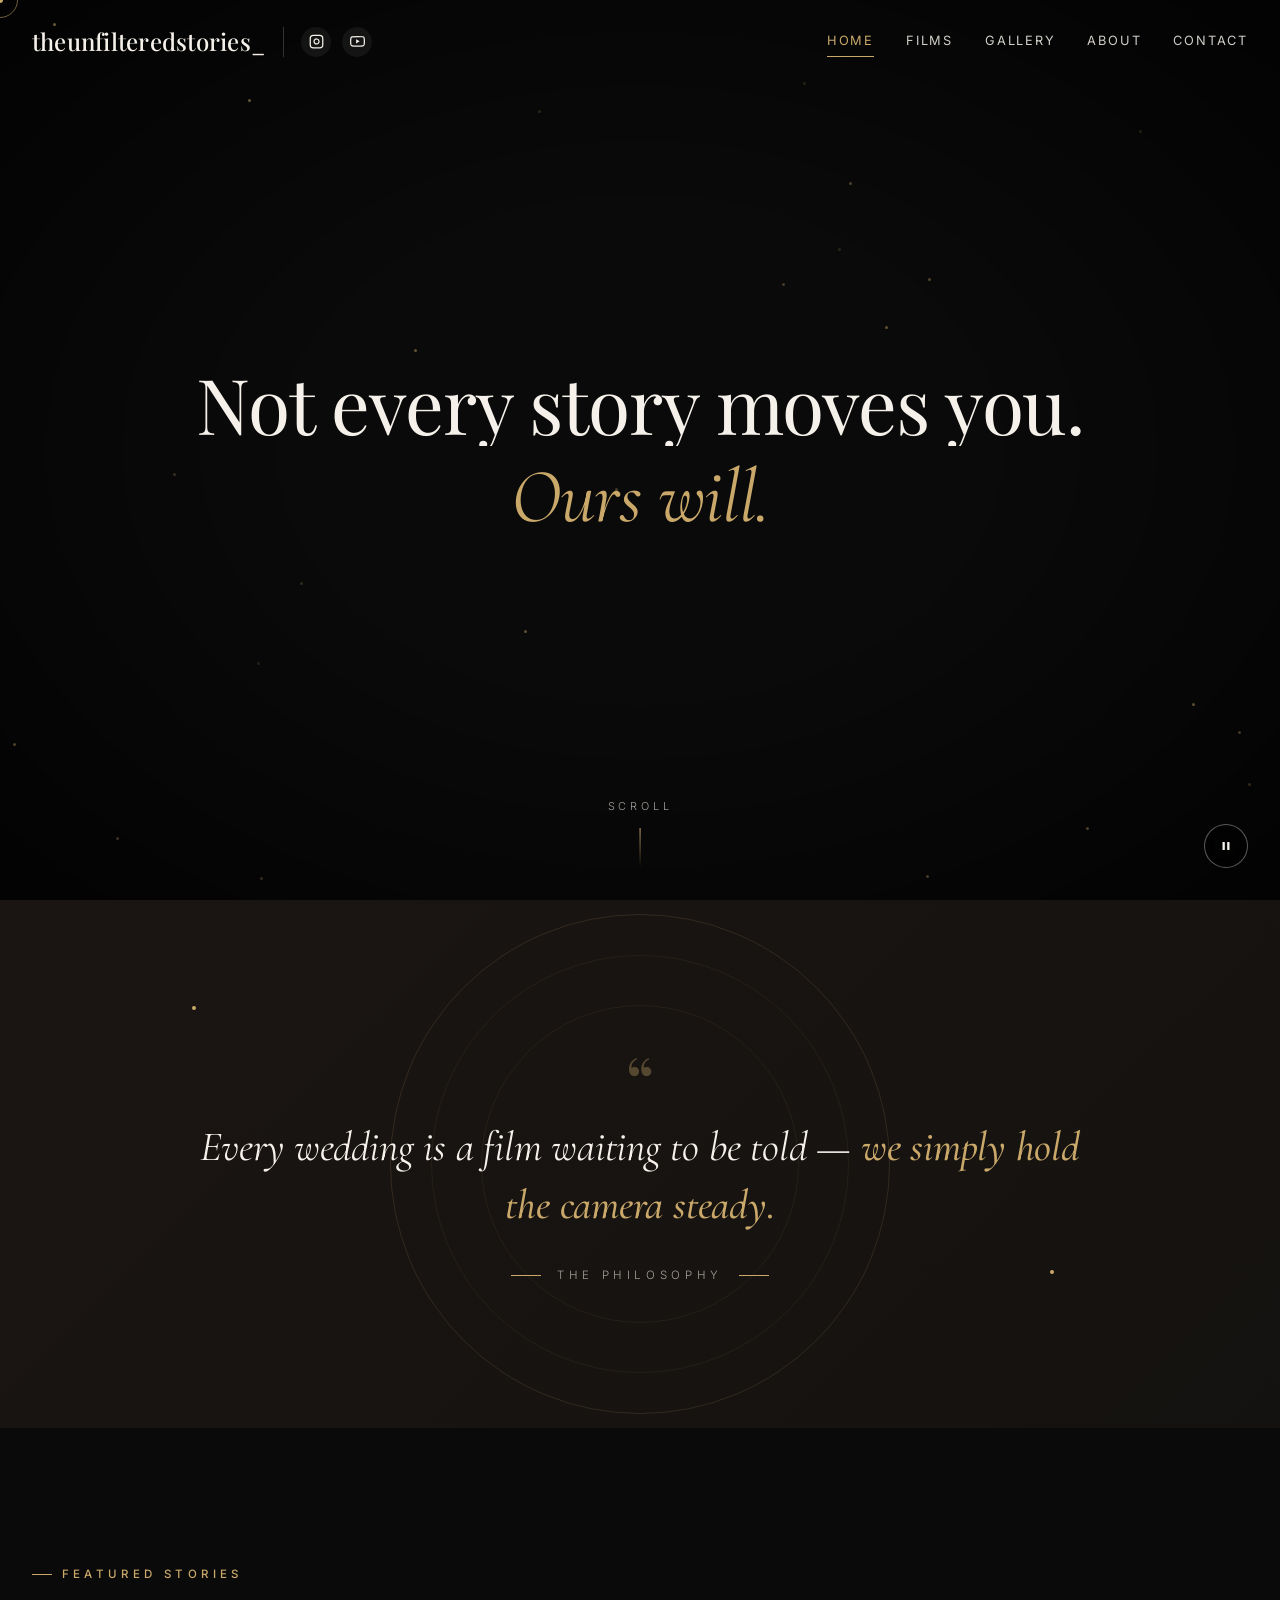
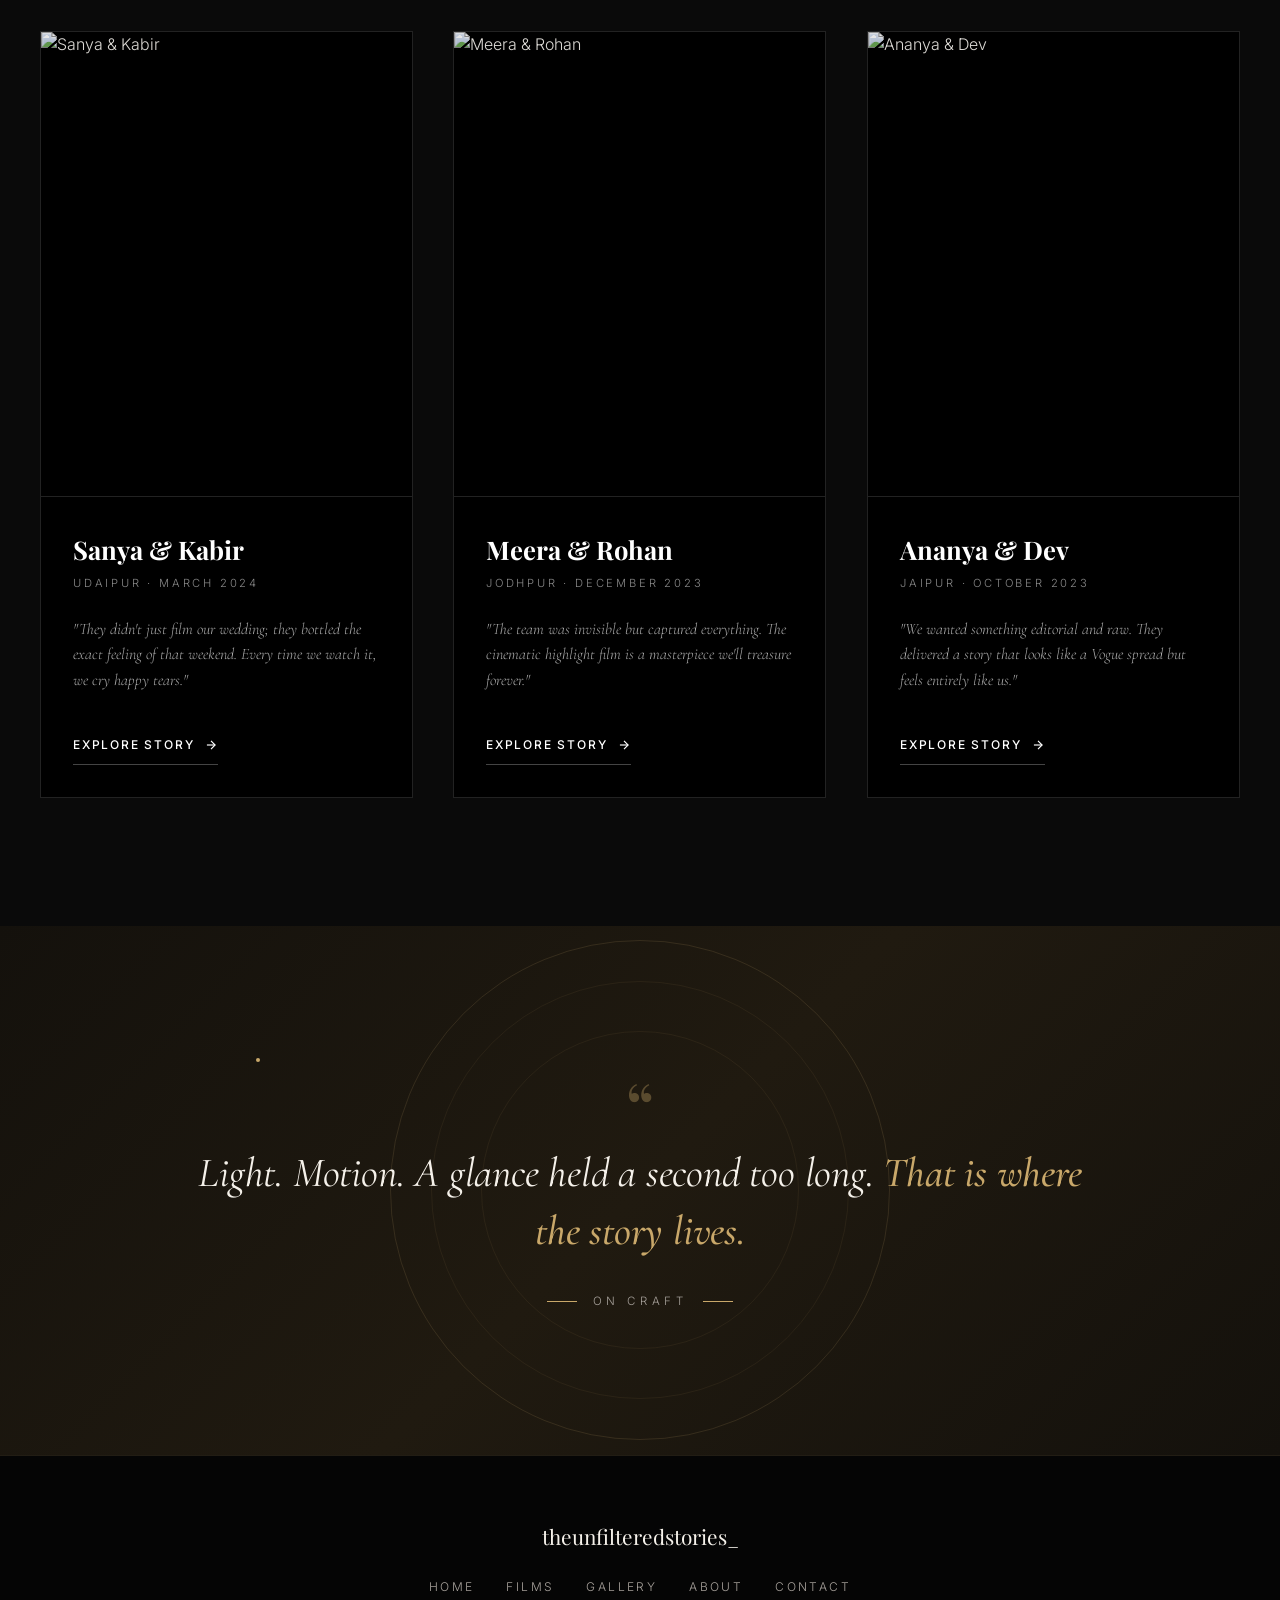
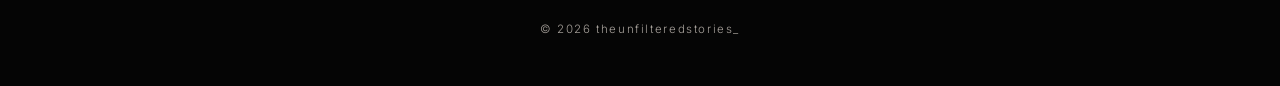
==== commit 450cffea: "Add files via upload" ====
--- a/index.html
+++ b/index.html
@@ -3,8 +3,7 @@
 <head>
 <meta charset="UTF-8" />
 <meta name="viewport" content="width=device-width, initial-scale=1.0" />
-<title>theunfilteredstories_ | Luxury Wedding Films & Editorial Photography</title>
-<meta name="description" content="Luxury wedding films and editorial photography in India by theunfilteredstories_." />
+<title>theunfilteredstories_ | Luxury Wedding Films</title>
 <link rel="preconnect" href="https://fonts.googleapis.com">
 <link rel="preconnect" href="https://fonts.gstatic.com" crossorigin>
 <link href="https://fonts.googleapis.com/css2?family=Cormorant+Garamond:ital,wght@0,300;0,400;0,500;1,300;1,400&family=Inter:wght@300;400;500;600&family=Playfair+Display:ital,wght@0,400;0,500;0,600;1,400&display=swap" rel="stylesheet">
@@ -17,41 +16,21 @@
 <div class="scroll-progress" id="scrollProgress"></div>
 
 <div class="loader" id="loader">
-  <div class="loader__logo">theunfilteredstories_</div>
+  <div class="loader__logo">_theunfilteredstories</div>
 </div>
 
-<!-- NAV -->
 <header class="nav" id="nav">
   <div class="nav__left">
+    <!-- FIXED LOGO CASE -->
     <a href="index.html" class="nav__logo">theunfilteredstories_</a>
     <div class="nav__socials">
-      <a href="https://instagram.com" target="_blank" rel="noopener" aria-label="Instagram">
-        <svg viewBox="0 0 24 24" fill="none" stroke="currentColor" stroke-width="2" stroke-linecap="round" stroke-linejoin="round">
-          <rect x="2" y="2" width="20" height="20" rx="5" ry="5"></rect>
-          <path d="M16 11.37A4 4 0 1 1 12.63 8 4 4 0 0 1 16 11.37z"></path>
-          <line x1="17.5" y1="6.5" x2="17.51" y2="6.5"></line>
-        </svg>
-      </a>
-      <a href="https://youtube.com" target="_blank" rel="noopener" aria-label="YouTube">
-        <svg viewBox="0 0 24 24" fill="none" stroke="currentColor" stroke-width="2" stroke-linecap="round" stroke-linejoin="round">
-          <path d="M22.54 6.42a2.78 2.78 0 0 0-1.94-2C18.88 4 12 4 12 4s-6.88 0-8.6.46a2.78 2.78 0 0 0-1.94 2A29 29 0 0 0 1 11.75a29 29 0 0 0 .46 5.33A2.78 2.78 0 0 0 3.4 19c1.72.46 8.6.46 8.6.46s6.88 0 8.6-.46a2.78 2.78 0 0 0 1.94-2 29 29 0 0 0 .46-5.25 29 29 0 0 0-.46-5.33z"></path>
-          <polygon points="9.75 15.02 15.5 11.75 9.75 8.48 9.75 15.02" fill="currentColor" stroke="none"></polygon>
-        </svg>
-      </a>
+      <a href="https://instagram.com" target="_blank" aria-label="Instagram"><svg viewBox="0 0 24 24" fill="none" stroke="currentColor" stroke-width="2"><rect x="2" y="2" width="20" height="20" rx="5" ry="5"></rect><path d="M16 11.37A4 4 0 1 1 12.63 8 4 4 0 0 1 16 11.37z"></path><line x1="17.5" y1="6.5" x2="17.51" y2="6.5"></line></svg></a>
+      <a href="https://youtube.com" target="_blank" aria-label="YouTube"><svg viewBox="0 0 24 24" fill="none" stroke="currentColor" stroke-width="2"><path d="M22.54 6.42a2.78 2.78 0 0 0-1.94-2C18.88 4 12 4 12 4s-6.88 0-8.6.46a2.78 2.78 0 0 0-1.94 2A29 29 0 0 0 1 11.75a29 29 0 0 0 .46 5.33A2.78 2.78 0 0 0 3.4 19c1.72.46 8.6.46 8.6.46s6.88 0 8.6-.46a2.78 2.78 0 0 0 1.94-2 29 29 0 0 0 .46-5.25 29 29 0 0 0-.46-5.33z"></path><polygon points="9.75 15.02 15.5 11.75 9.75 8.48 9.75 15.02" fill="currentColor" stroke="none"></polygon></svg></a>
     </div>
   </div>
-
-  <button class="nav__toggle" id="navToggle" aria-label="Open menu">
-    <span></span><span></span>
-  </button>
-
+  <button class="nav__toggle" id="navToggle" aria-label="Open menu"><span></span><span></span></button>
   <nav class="nav__links" id="navLinks">
-    <button class="nav__close" id="navClose" aria-label="Close menu">
-      <svg viewBox="0 0 24 24" fill="none" stroke="currentColor" stroke-width="2" stroke-linecap="round" stroke-linejoin="round">
-        <line x1="18" y1="6" x2="6" y2="18"></line>
-        <line x1="6" y1="6" x2="18" y2="18"></line>
-      </svg>
-    </button>
+    <button class="nav__close" id="navClose" aria-label="Close menu"><svg viewBox="0 0 24 24" fill="none" stroke="currentColor" stroke-width="2"><line x1="18" y1="6" x2="6" y2="18"></line><line x1="6" y1="6" x2="18" y2="18"></line></svg></button>
     <a href="index.html" class="active">Home</a>
     <a href="films.html">Films</a>
     <a href="gallery.html">Gallery</a>
@@ -60,26 +39,17 @@
   </nav>
 </header>
 
-<!-- HERO -->
 <section class="hero" id="top">
   <div class="hero__fallback"></div>
-  <video class="hero__video" id="heroVideo" autoplay muted loop playsinline preload="auto"
-    poster="https://images.unsplash.com/photo-1519741497674-611481863552?w=1920&q=80">
+  <video class="hero__video" id="heroVideo" autoplay muted loop playsinline preload="auto" poster="https://images.unsplash.com/photo-1519741497674-611481863552?w=1920&q=80">
     <source src="https://cdn.coverr.co/videos/coverr-a-couple-walking-on-the-beach-2637/1080p.mp4" type="video/mp4" />
   </video>
   <div class="hero__overlay"></div>
   <div class="hero__particles" id="heroParticles"></div>
-
   <button class="hero__video-toggle" id="heroVideoToggle" aria-label="Toggle background video">
-    <svg id="heroIconPause" viewBox="0 0 24 24" fill="currentColor">
-      <rect x="6" y="5" width="4" height="14" rx="1"/>
-      <rect x="14" y="5" width="4" height="14" rx="1"/>
-    </svg>
-    <svg id="heroIconPlay" viewBox="0 0 24 24" fill="currentColor" style="display:none">
-      <polygon points="6,4 20,12 6,20"/>
-    </svg>
+    <svg id="heroIconPause" viewBox="0 0 24 24" fill="currentColor"><rect x="6" y="5" width="4" height="14" rx="1"/><rect x="14" y="5" width="4" height="14" rx="1"/></svg>
+    <svg id="heroIconPlay" viewBox="0 0 24 24" fill="currentColor" style="display:none"><polygon points="6,4 20,12 6,20"/></svg>
   </button>
-
   <div class="hero__content">
     <h1 class="hero__title">
       <span class="reveal-line" data-anim="fade-up"><span>Not every story moves you.</span></span>
@@ -89,70 +59,105 @@
   <div class="hero__scroll">Scroll</div>
 </section>
 
-<!-- QUOTE 1 -->
 <section class="quote quote--gradient">
   <div class="quote__ring"></div>
   <span class="sparkle" style="top:20%;left:15%"></span>
   <span class="sparkle" style="top:70%;left:82%;animation-delay:1.2s"></span>
-  <span class="sparkle" style="top:35%;left:78%;animation-delay:2.1s"></span>
   <div class="quote__inner" data-anim="fade-blur">
     <span class="quote__mark">“</span>
-    <p class="quote__text">
-      Every wedding is a film waiting to be told —
-      <span class="accent">we simply hold the camera steady.</span>
-    </p>
+    <p class="quote__text">Every wedding is a film waiting to be told — <span class="accent">we simply hold the camera steady.</span></p>
     <span class="quote__attr">The Philosophy</span>
   </div>
 </section>
 
-<!-- QUOTE 2 -->
+<section class="featured-stories">
+  <p class="section-label" data-anim="fade-right">Featured Stories</p>
+  <div class="featured-grid">
+    
+    <!-- CARD 1 -->
+    <div class="client-card" data-anim="fade-up" style="transition-delay: 0s">
+      <span class="card-particle" style="top:20%;left:20%;width:4px;height:4px;animation-delay:0.1s"></span>
+      <span class="card-particle" style="top:60%;left:80%;width:6px;height:6px;animation-delay:0.5s"></span>
+      <div class="client-card__img-wrap">
+        <img src="https://images.unsplash.com/photo-1583939003579-730e3918a45a?w=800&q=80" alt="Sanya & Kabir" class="client-card__img" />
+        <div class="client-card__badge"><svg viewBox="0 0 24 24" fill="currentColor" width="18" height="18"><path d="M12 21.35l-1.45-1.32C5.4 15.36 2 12.28 2 8.5 2 5.42 4.42 3 7.5 3c1.74 0 3.41.81 4.5 2.09C13.09 3.81 14.76 3 16.5 3 19.58 3 22 5.42 22 8.5c0 3.78-3.4 6.86-8.55 11.54L12 21.35z"/></svg></div>
+      </div>
+      <div class="client-card__content">
+        <h3 class="client-card__name">Sanya & Kabir</h3>
+        <p class="client-card__date">Udaipur · March 2024</p>
+        <p class="client-card__quote">"They didn't just film our wedding; they bottled the exact feeling of that weekend. Every time we watch it, we cry happy tears."</p>
+        <a href="gallery.html?client=udaipur" class="client-card__btn"><span>Explore Story</span><svg viewBox="0 0 24 24" fill="none" stroke="currentColor" stroke-width="2"><line x1="5" y1="12" x2="19" y2="12"></line><polyline points="12 5 19 12 12 19"></polyline></svg></a>
+      </div>
+    </div>
+
+    <!-- CARD 2 -->
+    <div class="client-card" data-anim="fade-up" style="transition-delay: 0.15s">
+      <span class="card-particle" style="top:30%;left:70%;width:5px;height:5px;animation-delay:0.2s"></span>
+      <span class="card-particle" style="top:70%;left:20%;width:4px;height:4px;animation-delay:0.6s"></span>
+      <div class="client-card__img-wrap">
+        <img src="https://images.unsplash.com/photo-1511285560929-80b456fea0bc?w=800&q=80" alt="Meera & Rohan" class="client-card__img" />
+        <div class="client-card__badge"><svg viewBox="0 0 24 24" fill="currentColor" width="18" height="18"><path d="M12 2l3.09 6.26L22 9.27l-5 4.87 1.18 6.88L12 17.77l-6.18 3.25L7 14.14 2 9.27l6.91-1.01L12 2z"/></svg></div>
+      </div>
+      <div class="client-card__content">
+        <h3 class="client-card__name">Meera & Rohan</h3>
+        <p class="client-card__date">Jodhpur · December 2023</p>
+        <p class="client-card__quote">"The team was invisible but captured everything. The cinematic highlight film is a masterpiece we'll treasure forever."</p>
+        <a href="gallery.html?client=jodhpur" class="client-card__btn"><span>Explore Story</span><svg viewBox="0 0 24 24" fill="none" stroke="currentColor" stroke-width="2"><line x1="5" y1="12" x2="19" y2="12"></line><polyline points="12 5 19 12 12 19"></polyline></svg></a>
+      </div>
+    </div>
+
+        <!-- CARD 3 -->
+    <div class="client-card" data-anim="fade-up" style="transition-delay: 0.3s">
+      <span class="card-particle" style="top:15%;left:60%;width:4px;height:4px;animation-delay:0.4s"></span>
+      <span class="card-particle" style="top:85%;left:40%;width:6px;height:6px;animation-delay:0.8s"></span>
+      <div class="client-card__img-wrap">
+        <img src="https://images.unsplash.com/photo-1519741497674-611481863552?w=800&q=80" alt="Ananya & Dev" class="client-card__img" />
+        <div class="client-card__badge"><svg viewBox="0 0 24 24" fill="currentColor" width="18" height="18"><path d="M12 2l3.09 6.26L22 9.27l-5 4.87 1.18 6.88L12 17.77l-6.18 3.25L7 14.14 2 9.27l6.91-1.01L12 2z"/></svg></div>
+      </div>
+      <div class="client-card__content">
+        <h3 class="client-card__name">Ananya & Dev</h3>
+        <p class="client-card__date">Jaipur · October 2023</p>
+        <p class="client-card__quote">"We wanted something editorial and raw. They delivered a story that looks like a Vogue spread but feels entirely like us."</p>
+        <a href="gallery.html?client=jaipur" class="client-card__btn"><span>Explore Story</span><svg viewBox="0 0 24 24" fill="none" stroke="currentColor" stroke-width="2"><line x1="5" y1="12" x2="19" y2="12"></line><polyline points="12 5 19 12 12 19"></polyline></svg></a>
+      </div>
+    </div>
+</section>
+
 <section class="quote quote--gold">
   <div class="quote__ring"></div>
   <span class="sparkle" style="top:25%;left:20%;animation-delay:0.4s"></span>
-  <span class="sparkle" style="top:65%;left:75%;animation-delay:1.6s"></span>
   <div class="quote__inner" data-anim="fade-scale">
     <span class="quote__mark">“</span>
-    <p class="quote__text">
-      Light. Motion. A glance held a second too long.
-      <span class="accent">That is where the story lives.</span>
-    </p>
+    <p class="quote__text">Light. Motion. A glance held a second too long. <span class="accent">That is where the story lives.</span></p>
     <span class="quote__attr">On Craft</span>
   </div>
 </section>
 
-<!-- QUOTE 3 -->
-<section class="quote quote--rose">
-  <div class="quote__ring"></div>
-  <span class="sparkle" style="top:30%;left:18%;animation-delay:0.9s"></span>
-  <span class="sparkle" style="top:72%;left:80%;animation-delay:0.2s"></span>
-  <div class="quote__inner" data-anim="fade-rotate">
-    <span class="quote__mark">“</span>
-    <p class="quote__text">
-      Not a highlight reel. Not a trend.
-      <span class="accent">A memory you will still feel in forty years.</span>
-    </p>
-    <span class="quote__attr">Our Promise</span>
-  </div>
-</section>
-
-<!-- FOOTER -->
 <footer class="footer">
   <div class="footer__logo">theunfilteredstories_</div>
   <nav class="footer__links">
-    <a href="index.html">Home</a>
-    <a href="films.html">Films</a>
-    <a href="gallery.html">Gallery</a>
-    <a href="about.html">About</a>
-    <a href="contact.html">Contact</a>
+    <a href="index.html">Home</a><a href="films.html">Films</a><a href="gallery.html">Gallery</a><a href="about.html">About</a><a href="contact.html">Contact</a>
   </nav>
   <p class="footer__copy">© <span id="year"></span> theunfilteredstories_</p>
 </footer>
 
-<div class="lightbox" id="lightbox">
-  <button class="lightbox__close" id="lightboxClose" aria-label="Close">×</button>
-  <img id="lightboxImg" src="" alt="" />
-</div>
-
+<div class="lightbox" id="lightbox"><button class="lightbox__close" id="lightboxClose" aria-label="Close">×</button><img id="lightboxImg" src="" alt="" /></div>
 <script src="script.js"></script>
+<script>
+  // 3D Tilt Effect for Cards
+  document.querySelectorAll('.client-card').forEach(card => {
+    card.addEventListener('mousemove', e => {
+      const rect = card.getBoundingClientRect();
+      const x = e.clientX - rect.left; const y = e.clientY - rect.top;
+      const centerX = rect.width / 2; const centerY = rect.height / 2;
+      const rotateX = ((y - centerY) / centerY) * -10;
+      const rotateY = ((x - centerX) / centerX) * 10;
+      card.style.transform = `perspective(1000px) rotateX(${rotateX}deg) rotateY(${rotateY}deg) scale3d(1.02, 1.02, 1.02)`;
+    });
+    card.addEventListener('mouseleave', () => {
+      card.style.transform = `perspective(1000px) rotateX(0) rotateY(0) scale3d(1, 1, 1)`;
+    });
+  });
+</script>
 </body>
 </html>
--- a/styles.css
+++ b/styles.css
@@ -40,14 +40,11 @@
 
 ::-webkit-scrollbar { width: 8px; }
 ::-webkit-scrollbar-track { background: var(--ink); }
-::-webkit-scrollbar-thumb {
-  background: linear-gradient(180deg, var(--accent), var(--gold-deep));
-  border-radius: 4px;
-}
+::-webkit-scrollbar-thumb { background: linear-gradient(180deg, var(--accent), var(--gold-deep)); border-radius: 4px; }
 ::-webkit-scrollbar-thumb:hover { background: var(--accent); }
 
 /* ========================================================
-   KEYFRAMES (abbreviated — full set from your previous file)
+   KEYFRAMES
    ======================================================== */
 @keyframes fadeUp       { from { opacity:0; transform: translateY(40px) } to { opacity:1; transform: translateY(0) } }
 @keyframes fadeIn       { from { opacity: 0 } to { opacity: 1 } }
@@ -69,14 +66,16 @@
 @keyframes inkSpread    { 0% { transform: scale(0); opacity: 0.9 } 100% { transform: scale(3); opacity: 0 } }
 @keyframes gradShift    { 0%,100% { background-position: 0% 50% } 50% { background-position: 100% 50% } }
 
+/* Loader Keyframes */
+@keyframes typing       { from { width: 0; opacity: 1; } to { width: 100%; opacity: 1; } }
+@keyframes blinkCursor  { 50% { border-color: transparent; } }
+
 /* ========================================================
    REVEAL UTILITIES
    ======================================================== */
 [data-anim] {
   opacity: 0;
-  transition: opacity 1s cubic-bezier(.2,.7,.2,1),
-              transform 1s cubic-bezier(.2,.7,.2,1),
-              filter 1s ease;
+  transition: opacity 1s cubic-bezier(.2,.7,.2,1), transform 1s cubic-bezier(.2,.7,.2,1), filter 1s ease;
   will-change: transform, opacity;
 }
 [data-anim="fade-up"]     { transform: translateY(50px); }
@@ -86,890 +85,408 @@
 [data-anim="fade-scale"]  { transform: scale(0.9); }
 [data-anim="fade-blur"]   { filter: blur(14px); }
 [data-anim="fade-rotate"] { transform: rotate(-5deg) scale(0.94); }
-[data-anim="zoom-in"]     { transform: scale(0.7); }
 [data-anim="zoom-out"]    { transform: scale(1.3); }
 [data-anim].in-view { opacity: 1; transform: none; filter: none; }
 
 .reveal-line { overflow: hidden; display: block; }
-.reveal-line > span {
-  display: inline-block;
-  transform: translateY(110%);
-  transition: transform 1.1s cubic-bezier(.2,.7,.2,1);
-}
+.reveal-line > span { display: inline-block; transform: translateY(110%); transition: transform 1.1s cubic-bezier(.2,.7,.2,1); }
 .reveal-line.in-view > span { transform: translateY(0); }
 
 /* ========================================================
    CUSTOM CURSOR
    ======================================================== */
-.cursor-dot, .cursor-ring {
-  position: fixed; top: 0; left: 0;
-  pointer-events: none; z-index: 9999;
-  transform: translate(-50%, -50%);
-  will-change: transform, width, height;
-}
-.cursor-dot {
-  width: 6px; height: 6px; background: var(--accent);
-  border-radius: 50%;
-  transition: width 0.25s ease, height 0.25s ease;
-}
-.cursor-ring {
-  width: 36px; height: 36px;
-  border: 1px solid rgba(201,168,106,0.55);
-  border-radius: 50%;
-  transition: width 0.35s cubic-bezier(.2,.7,.2,1),
-              height 0.35s cubic-bezier(.2,.7,.2,1),
-              border-color 0.35s ease, background 0.35s ease;
-}
+.cursor-dot, .cursor-ring { position: fixed; top: 0; left: 0; pointer-events: none; z-index: 9999; transform: translate(-50%, -50%); }
+.cursor-dot { width: 6px; height: 6px; background: var(--accent); border-radius: 50%; transition: width 0.25s ease, height 0.25s ease; }
+.cursor-ring { width: 36px; height: 36px; border: 1px solid rgba(201,168,106,0.55); border-radius: 50%; transition: width 0.35s ease, height 0.35s ease, border-color 0.35s ease, background 0.35s ease; }
 .cursor-hover .cursor-dot { width: 0; height: 0; }
-.cursor-hover .cursor-ring {
-  width: 60px; height: 60px;
-  background: rgba(201,168,106,0.12);
-  border-color: var(--accent);
-}
+.cursor-hover .cursor-ring { width: 60px; height: 60px; background: rgba(201,168,106,0.12); border-color: var(--accent); }
 @media (max-width: 900px) { .cursor-dot, .cursor-ring { display: none; } }
 
 /* ========================================================
-   SCROLL PROGRESS
-   ======================================================== */
-.scroll-progress {
-  position: fixed; top: 0; left: 0;
-  height: 2px;
-  background: linear-gradient(90deg, var(--accent), var(--gold-deep), var(--accent));
-  background-size: 200% 100%;
-  animation: goldShine 4s linear infinite;
-  width: 0%; z-index: 200;
-  transition: width 0.1s ease-out;
-}
-
-/* ========================================================
-   NAV
-   ======================================================== */
-.nav {
-  position: fixed; top: 0; left: 0; right: 0;
-  display: flex; justify-content: space-between; align-items: center;
-  padding: 1.4rem 2rem;
-  z-index: 100;
-  transition: background 0.5s ease, backdrop-filter 0.5s ease, padding 0.4s ease, box-shadow 0.5s ease;
-}
-.nav.scrolled {
-  background: rgba(10,10,10,0.78);
-  backdrop-filter: blur(14px);
-  -webkit-backdrop-filter: blur(14px);
-  padding: 0.95rem 2rem;
-  box-shadow: 0 1px 0 rgba(201,168,106,0.18);
-}
+   SCROLL PROGRESS & RIPPLE
+   ======================================================== */
+.scroll-progress { position: fixed; top: 0; left: 0; height: 2px; background: linear-gradient(90deg, var(--accent), var(--gold-deep), var(--accent)); background-size: 200% 100%; animation: goldShine 4s linear infinite; width: 0%; z-index: 200; transition: width 0.1s ease-out; }
+.ripple { position: fixed; width: 20px; height: 20px; border-radius: 50%; border: 1px solid var(--accent); pointer-events: none; transform: translate(-50%, -50%); animation: inkSpread 0.8s ease-out forwards; z-index: 9998; }
+
+/* ========================================================
+   LOADER & PREMIUM LOGO
+   ======================================================== */
+.loader { position: fixed; inset: 0; background: var(--ink); z-index: 9999; display: flex; align-items: center; justify-content: center; transition: opacity 0.8s ease, visibility 0.8s ease; }
+.loader.done { opacity: 0; visibility: hidden; }
+.loader__logo { 
+  font-family: var(--display); font-size: 2.2rem; color: var(--accent); letter-spacing: 0.05em; 
+  position: relative; display: inline-block; overflow: hidden; white-space: nowrap; 
+  border-right: 2px solid var(--accent); 
+  animation: typing 1.5s steps(20, end) forwards, blinkCursor 0.8s step-end infinite alternate; 
+  opacity: 0; animation-delay: 0.2s;
+}
+.loader__logo::first-letter { color: var(--cream); font-weight: 300; }
+
+/* ========================================================
+   NAVIGATION
+   ======================================================== */
+.nav { position: fixed; top: 0; left: 0; right: 0; display: flex; justify-content: space-between; align-items: center; padding: 1.4rem 2rem; z-index: 100; transition: background 0.5s ease, backdrop-filter 0.5s ease, padding 0.4s ease, box-shadow 0.5s ease; }
+.nav.scrolled { background: rgba(10,10,10,0.78); backdrop-filter: blur(14px); -webkit-backdrop-filter: blur(14px); padding: 0.95rem 2rem; box-shadow: 0 1px 0 rgba(201,168,106,0.18); }
 .nav__left { display: flex; align-items: center; gap: 1.1rem; }
-.nav__logo {
-  font-family: var(--display); font-size: 1.3rem;
-  letter-spacing: 0.02em; font-weight: 500;
-  position: relative; transition: color 0.35s ease;
-}
-.nav__logo::after {
-  content: ''; position: absolute; left: 0; bottom: -4px;
-  height: 1px; width: 0; background: var(--accent);
-  transition: width 0.5s cubic-bezier(.2,.7,.2,1);
-}
+.nav__logo { font-family: var(--display); font-size: 1.5rem; font-weight: 500; letter-spacing: 0.01em; color: var(--cream); position: relative; transition: color 0.35s ease; }
+.nav__logo::after { content: ''; position: absolute; left: 0; bottom: -4px; height: 1px; width: 0; background: var(--accent); transition: width 0.5s cubic-bezier(.2,.7,.2,1); }
 .nav__logo:hover { color: var(--accent); }
 .nav__logo:hover::after { width: 100%; }
 
-.nav__socials {
-  display: flex; align-items: center; gap: 0.7rem;
-  padding-left: 1.1rem; border-left: 1px solid rgba(255,255,255,0.18);
-}
-.nav__socials a {
-  display: flex; align-items: center; justify-content: center;
-  width: 30px; height: 30px; border-radius: 50%;
-  color: var(--cream); background: rgba(255,255,255,0.06);
-  transition: background 0.4s ease, color 0.4s ease, transform 0.4s ease;
-}
-.nav__socials a:hover {
-  background: var(--accent); color: var(--ink);
-  transform: translateY(-3px) rotate(-8deg) scale(1.08);
-}
+.nav__socials { display: flex; align-items: center; gap: 0.7rem; padding-left: 1.1rem; border-left: 1px solid rgba(255,255,255,0.18); }
+.nav__socials a { display: flex; align-items: center; justify-content: center; width: 30px; height: 30px; border-radius: 50%; color: var(--cream); background: rgba(255,255,255,0.06); transition: background 0.4s ease, color 0.4s ease, transform 0.4s ease; }
+.nav__socials a:hover { background: var(--accent); color: var(--ink); transform: translateY(-3px) rotate(-8deg) scale(1.08); }
 .nav__socials svg { width: 15px; height: 15px; }
 
-.nav__links {
-  display: flex; gap: 2rem;
-  font-size: 0.8rem; letter-spacing: 0.14em;
-  text-transform: uppercase; font-weight: 400;
-}
-.nav__links a {
-  position: relative; opacity: 0.85;
-  transition: opacity 0.3s, color 0.3s;
-}
+.nav__links { display: flex; gap: 2rem; font-size: 0.8rem; letter-spacing: 0.14em; text-transform: uppercase; font-weight: 400; }
+.nav__links a { position: relative; opacity: 0.85; transition: opacity 0.3s, color 0.3s; }
 .nav__links a:hover { opacity: 1; color: var(--accent); }
-.nav__links a::after {
-  content: ''; position: absolute; left: 0; bottom: -5px;
-  height: 1px; width: 0; background: var(--accent);
-  transition: width 0.45s cubic-bezier(.2,.7,.2,1);
-}
+.nav__links a::after { content: ''; position: absolute; left: 0; bottom: -5px; height: 1px; width: 0; background: var(--accent); transition: width 0.45s cubic-bezier(.2,.7,.2,1); }
 .nav__links a:hover::after { width: 100%; }
 .nav__links a.active { color: var(--accent); opacity: 1; }
 .nav__links a.active::after { width: 100%; }
 
-.nav__toggle {
-  display: none; background: none; border: none; cursor: pointer;
-  flex-direction: column; gap: 5px; padding: 5px;
-}
-.nav__toggle span {
-  display: block; width: 22px; height: 1px;
-  background: var(--cream); transition: transform 0.4s ease;
-}
-.nav__close {
-  display: none;
-  position: absolute; top: 1.4rem; right: 1.4rem;
-  width: 42px; height: 42px;
-  border-radius: 50%;
-  border: 1px solid rgba(201,168,106,0.4);
-  background: rgba(201,168,106,0.08);
-  color: var(--accent); cursor: pointer;
-  align-items: center; justify-content: center;
-  transition: background 0.35s ease, transform 0.35s ease;
-  z-index: 10;
-}
-.nav__close:hover {
-  background: var(--accent); color: var(--ink);
-  transform: rotate(90deg) scale(1.08);
-}
+.nav__toggle { display: none; background: none; border: none; cursor: pointer; flex-direction: column; gap: 5px; padding: 5px; }
+.nav__toggle span { display: block; width: 22px; height: 1px; background: var(--cream); transition: transform 0.4s ease; }
+.nav__close { display: none; position: absolute; top: 1.4rem; right: 1.4rem; width: 42px; height: 42px; border-radius: 50%; border: 1px solid rgba(201,168,106,0.4); background: rgba(201,168,106,0.08); color: var(--accent); cursor: pointer; align-items: center; justify-content: center; transition: background 0.35s ease, transform 0.35s ease; z-index: 10; }
+.nav__close:hover { background: var(--accent); color: var(--ink); transform: rotate(90deg) scale(1.08); }
 .nav__close svg { width: 16px; height: 16px; }
 
 /* ========================================================
-   PAGE HERO (smaller — for interior pages)
-   ======================================================== */
-.page-hero {
-  position: relative;
-  height: 68vh;
-  min-height: 460px;
-  display: flex;
-  align-items: center;
-  justify-content: center;
-  text-align: center;
-  overflow: hidden;
-  background: #0a0a0a;
-}
-.page-hero__bg {
-  position: absolute; inset: 0;
-  background-size: cover;
-  background-position: center;
-  filter: brightness(0.45) saturate(1.1);
-  animation: slowZoom 26s ease-in-out infinite alternate;
-}
-.page-hero__overlay {
-  position: absolute; inset: 0;
-  background:
-    radial-gradient(ellipse at center, rgba(10,10,10,0.25) 0%, rgba(10,10,10,0.85) 100%),
-    linear-gradient(180deg, rgba(10,10,10,0.7) 0%, transparent 30%, rgba(10,10,10,0.95) 100%);
-}
-.page-hero__content {
-  position: relative; z-index: 3;
-  max-width: 900px; padding: 0 1.5rem;
-}
-.page-hero__eyebrow {
-  font-size: 0.7rem; letter-spacing: 0.42em;
-  text-transform: uppercase; color: var(--accent);
-  margin-bottom: 1.4rem;
-  display: inline-flex; align-items: center; gap: 0.7rem;
-}
-.page-hero__eyebrow::before, .page-hero__eyebrow::after {
-  content: ''; width: 24px; height: 1px; background: var(--accent);
-  animation: lineGrowH 1.4s ease both;
-}
-.page-hero__title {
-  font-family: var(--display);
-  font-size: clamp(2.4rem, 6vw, 4.6rem);
-  font-weight: 400; line-height: 1.1;
-  letter-spacing: -0.015em;
-}
-.page-hero__title em {
-  font-family: var(--serif); font-style: italic;
-  color: var(--accent); font-weight: 400;
-  animation: glowText 4s ease-in-out infinite;
-}
-.page-hero__sub {
-  margin-top: 1.4rem;
-  font-family: var(--serif); font-style: italic;
-  font-size: 1.15rem; color: #c8c0b2;
-}
-
-/* ========================================================
-   HOME HERO (full screen, video)
-   ======================================================== */
-.hero {
-  position: relative; height: 100vh; min-height: 620px;
-  display: flex; align-items: center; justify-content: center;
-  overflow: hidden; background: #0a0a0a;
-}
-.hero__fallback {
-  position: absolute; inset: 0;
-  background: url('https://images.unsplash.com/photo-1519741497674-611481863552?w=1920&q=80') center/cover;
-  filter: brightness(0.55);
-}
-.hero__video {
-  position: absolute; inset: 0;
-  width: 100%; height: 100%; object-fit: cover;
-  filter: brightness(0.7) contrast(1.08) saturate(1.15);
-  animation: slowZoom 24s ease-in-out infinite alternate;
-}
-.hero__overlay {
-  position: absolute; inset: 0;
-  background:
-    radial-gradient(ellipse at center, rgba(10,10,10,0.15) 0%, rgba(10,10,10,0.75) 100%),
-    linear-gradient(180deg, rgba(10,10,10,0.55) 0%, rgba(10,10,10,0.25) 35%, rgba(10,10,10,0.35) 60%, rgba(10,10,10,0.95) 100%);
-}
-.hero::after {
-  content: ''; position: absolute; inset: 0;
-  background: radial-gradient(ellipse at center, transparent 40%, rgba(0,0,0,0.7) 100%);
-  pointer-events: none; z-index: 1;
-}
-.hero__content {
-  position: relative; z-index: 3; text-align: center;
-  padding: 0 1.5rem; max-width: 950px;
-}
-.hero__title {
-  font-family: var(--display); font-weight: 400;
-  font-size: clamp(2.2rem, 6vw, 4.8rem);
-  line-height: 1.12; letter-spacing: -0.015em;
-}
-.hero__title em {
-  font-family: var(--serif); font-style: italic;
-  color: var(--accent); font-weight: 400;
-  display: inline-block;
-  animation: glowText 3.5s ease-in-out infinite;
-}
-.hero__scroll {
-  position: absolute; bottom: 2rem; left: 50%;
-  transform: translateX(-50%);
-  font-size: 0.68rem; letter-spacing: 0.35em;
-  text-transform: uppercase; color: var(--muted-lite);
-  animation: pulseSoft 2.6s ease-in-out infinite;
-  display: flex; flex-direction: column; align-items: center; gap: 0.8rem;
-  z-index: 3;
-}
-.hero__scroll::after {
-  content: ''; width: 1px; height: 40px;
-  background: linear-gradient(to bottom, var(--accent), transparent);
-  animation: scrollDown 2.2s ease-in-out infinite;
-}
-.hero__video-toggle {
-  position: absolute; bottom: 2rem; right: 2rem;
-  width: 44px; height: 44px; border-radius: 50%;
-  border: 1px solid rgba(255,255,255,0.35);
-  background: rgba(0,0,0,0.35);
-  backdrop-filter: blur(8px);
-  -webkit-backdrop-filter: blur(8px);
-  color: var(--cream); cursor: pointer;
-  display: flex; align-items: center; justify-content: center;
-  z-index: 4;
-  transition: background 0.35s ease, transform 0.35s ease, border-color 0.35s ease, color 0.35s ease;
-}
-.hero__video-toggle:hover {
-  background: var(--accent); border-color: var(--accent);
-  color: var(--ink); transform: scale(1.08);
-}
+   HEROES (HOME & INTERIOR)
+   ======================================================== */
+.hero { position: relative; height: 100vh; min-height: 620px; display: flex; align-items: center; justify-content: center; overflow: hidden; background: #0a0a0a; }
+.hero__fallback { position: absolute; inset: 0; background: url('https://images.unsplash.com/photo-1519741497674-611481863552?w=1920&q=80') center/cover; filter: brightness(0.55); }
+.hero__video { position: absolute; inset: 0; width: 100%; height: 100%; object-fit: cover; filter: brightness(0.7) contrast(1.08) saturate(1.15); animation: slowZoom 24s ease-in-out infinite alternate; }
+.hero__overlay { position: absolute; inset: 0; background: radial-gradient(ellipse at center, rgba(10,10,10,0.15) 0%, rgba(10,10,10,0.75) 100%), linear-gradient(180deg, rgba(10,10,10,0.55) 0%, rgba(10,10,10,0.25) 35%, rgba(10,10,10,0.35) 60%, rgba(10,10,10,0.95) 100%); }
+.hero::after { content: ''; position: absolute; inset: 0; background: radial-gradient(ellipse at center, transparent 40%, rgba(0,0,0,0.7) 100%); pointer-events: none; z-index: 1; }
+.hero__content { position: relative; z-index: 3; text-align: center; padding: 0 1.5rem; max-width: 950px; }
+.hero__title { font-family: var(--display); font-weight: 400; font-size: clamp(2.2rem, 6vw, 4.8rem); line-height: 1.12; letter-spacing: -0.015em; }
+.hero__title em { font-family: var(--serif); font-style: italic; color: var(--accent); font-weight: 400; display: inline-block; animation: glowText 3.5s ease-in-out infinite; }
+.hero__scroll { position: absolute; bottom: 2rem; left: 50%; transform: translateX(-50%); font-size: 0.68rem; letter-spacing: 0.35em; text-transform: uppercase; color: var(--muted-lite); animation: pulseSoft 2.6s ease-in-out infinite; display: flex; flex-direction: column; align-items: center; gap: 0.8rem; z-index: 3; }
+.hero__scroll::after { content: ''; width: 1px; height: 40px; background: linear-gradient(to bottom, var(--accent), transparent); animation: scrollDown 2.2s ease-in-out infinite; }
+.hero__video-toggle { position: absolute; bottom: 2rem; right: 2rem; width: 44px; height: 44px; border-radius: 50%; border: 1px solid rgba(255,255,255,0.35); background: rgba(0,0,0,0.35); backdrop-filter: blur(8px); color: var(--cream); cursor: pointer; display: flex; align-items: center; justify-content: center; z-index: 4; transition: all 0.35s ease; }
+.hero__video-toggle:hover { background: var(--accent); border-color: var(--accent); color: var(--ink); transform: scale(1.08); }
 .hero__video-toggle svg { width: 14px; height: 14px; }
-
-.hero__particles {
-  position: absolute; inset: 0;
-  z-index: 2; pointer-events: none; overflow: hidden;
-}
-.particle {
-  position: absolute; width: 3px; height: 3px;
-  background: var(--accent); border-radius: 50%;
-  opacity: 0.4; animation: floatUpSlow 8s ease-in-out infinite;
-}
-
-/* ========================================================
-   SECTION BASE
+.hero__particles { position: absolute; inset: 0; z-index: 2; pointer-events: none; overflow: hidden; }
+.particle { position: absolute; width: 3px; height: 3px; background: var(--accent); border-radius: 50%; opacity: 0.4; animation: floatUpSlow 8s ease-in-out infinite; }
+
+.page-hero { position: relative; height: 68vh; min-height: 460px; display: flex; align-items: center; justify-content: center; text-align: center; overflow: hidden; background: #0a0a0a; }
+.page-hero__bg { position: absolute; inset: 0; background-size: cover; background-position: center; filter: brightness(0.45) saturate(1.1); animation: slowZoom 26s ease-in-out infinite alternate; }
+.page-hero__overlay { position: absolute; inset: 0; background: radial-gradient(ellipse at center, rgba(10,10,10,0.25) 0%, rgba(10,10,10,0.85) 100%), linear-gradient(180deg, rgba(10,10,10,0.7) 0%, transparent 30%, rgba(10,10,10,0.95) 100%); }
+.page-hero__content { position: relative; z-index: 3; max-width: 900px; padding: 0 1.5rem; }
+.page-hero__eyebrow { font-size: 0.7rem; letter-spacing: 0.42em; text-transform: uppercase; color: var(--accent); margin-bottom: 1.4rem; display: inline-flex; align-items: center; gap: 0.7rem; }
+.page-hero__eyebrow::before, .page-hero__eyebrow::after { content: ''; width: 24px; height: 1px; background: var(--accent); }
+.page-hero__title { font-family: var(--display); font-size: clamp(2.4rem, 6vw, 4.6rem); font-weight: 400; line-height: 1.1; letter-spacing: -0.015em; }
+.page-hero__title em { font-family: var(--serif); font-style: italic; color: var(--accent); font-weight: 400; animation: glowText 4s ease-in-out infinite; }
+.page-hero__sub { margin-top: 1.4rem; font-family: var(--serif); font-style: italic; font-size: 1.15rem; color: #c8c0b2; }
+
+/* ========================================================
+   SECTIONS & QUOTES
    ======================================================== */
 section { padding: 8rem 2rem; position: relative; }
-.section-label {
-  font-size: 0.72rem; letter-spacing: 0.38em;
-  text-transform: uppercase; color: var(--accent);
-  margin-bottom: 3rem; font-weight: 500;
-  display: inline-flex; align-items: center; gap: 0.6rem;
-}
-.section-label::before {
-  content: ''; width: 20px; height: 1px;
-  background: var(--accent);
-  animation: lineGrowH 1.2s ease both;
-}
-.section-num {
-  position: absolute; top: 3rem; right: 2rem;
-  font-family: var(--display); font-size: 5rem; font-weight: 500;
-  line-height: 1; color: transparent;
-  -webkit-text-stroke: 1px rgba(201,168,106,0.18);
-  pointer-events: none; user-select: none;
-}
-.section-num.in-view { -webkit-text-stroke: 1px rgba(201,168,106,0.4); }
-
-/* ========================================================
-   QUOTES
-   ======================================================== */
+.section-label { font-size: 0.72rem; letter-spacing: 0.38em; text-transform: uppercase; color: var(--accent); margin-bottom: 3rem; font-weight: 500; display: inline-flex; align-items: center; gap: 0.6rem; }
+.section-label::before { content: ''; width: 20px; height: 1px; background: var(--accent); animation: lineGrowH 1.2s ease both; }
+
 .quote { padding: 9rem 2rem; text-align: center; position: relative; overflow: hidden; }
 .quote__inner { max-width: 900px; margin: 0 auto; position: relative; z-index: 2; }
-.quote__mark {
-  font-family: var(--display); font-size: 4.5rem; line-height: 1;
-  color: var(--accent); opacity: 0.35; margin-bottom: -1rem; display: inline-block;
-}
-.quote__text {
-  font-family: var(--serif); font-style: italic; font-weight: 400;
-  font-size: clamp(1.5rem, 3.4vw, 2.6rem);
-  line-height: 1.4; letter-spacing: -0.005em;
-}
+.quote__mark { font-family: var(--display); font-size: 4.5rem; line-height: 1; color: var(--accent); opacity: 0.35; margin-bottom: -1rem; display: inline-block; }
+.quote__text { font-family: var(--serif); font-style: italic; font-weight: 400; font-size: clamp(1.5rem, 3.4vw, 2.6rem); line-height: 1.4; letter-spacing: -0.005em; }
 .quote__text .accent { color: var(--accent); font-weight: 500; }
-.quote__attr {
-  margin-top: 2rem; font-size: 0.72rem; letter-spacing: 0.4em;
-  text-transform: uppercase; color: var(--muted-lite);
-  display: inline-flex; align-items: center; gap: 1rem;
-}
-.quote__attr::before, .quote__attr::after {
-  content: ''; width: 30px; height: 1px; background: var(--accent);
-  animation: lineGrowH 1.2s ease both;
-}
-.quote--dark { background: var(--deep); color: var(--cream); }
-.quote--gradient {
-  background: linear-gradient(135deg, #1a1512 0%, var(--deep) 50%, #0a0a0a 100%);
-  background-size: 200% 200%; animation: gradShift 14s ease infinite;
-}
+.quote__attr { margin-top: 2rem; font-size: 0.72rem; letter-spacing: 0.4em; text-transform: uppercase; color: var(--muted-lite); display: inline-flex; align-items: center; gap: 1rem; }
+.quote__attr::before, .quote__attr::after { content: ''; width: 30px; height: 1px; background: var(--accent); animation: lineGrowH 1.2s ease both; }
+.quote--gradient { background: linear-gradient(135deg, #1a1512 0%, var(--deep) 50%, #0a0a0a 100%); background-size: 200% 200%; animation: gradShift 14s ease infinite; }
 .quote--gold { background: linear-gradient(135deg, #14110c 0%, #201a10 50%, #14110c 100%); }
 .quote--rose { background: linear-gradient(135deg, #1a1210 0%, #241a18 50%, #14100f 100%); }
-.quote__ring {
-  position: absolute; top: 50%; left: 50%;
-  width: 500px; height: 500px;
-  border: 1px solid rgba(201,168,106,0.15);
-  border-radius: 50%; transform: translate(-50%,-50%);
-  pointer-events: none;
-  animation: spinSlow 60s linear infinite;
-}
-.quote__ring::before, .quote__ring::after {
-  content: ''; position: absolute; border-radius: 50%;
-  border: 1px solid rgba(201,168,106,0.08);
-}
+.quote__ring { position: absolute; top: 50%; left: 50%; width: 500px; height: 500px; border: 1px solid rgba(201,168,106,0.15); border-radius: 50%; transform: translate(-50%,-50%); pointer-events: none; animation: spinSlow 60s linear infinite; }
+.quote__ring::before, .quote__ring::after { content: ''; position: absolute; border-radius: 50%; border: 1px solid rgba(201,168,106,0.08); }
 .quote__ring::before { inset: 40px; }
 .quote__ring::after  { inset: 90px; }
-.sparkle {
-  position: absolute; width: 4px; height: 4px;
-  background: var(--accent); border-radius: 50%;
-  animation: sparkle 3s ease-in-out infinite;
-  pointer-events: none;
-}
-
-/* ========================================================
-   FILMS
-   ======================================================== */
-.films { background: var(--cream); color: var(--ink); }
-.films .section-label { color: var(--accent-2); }
-.films__grid { display: grid; grid-template-columns: repeat(3, 1fr); gap: 2rem; }
-.film { cursor: pointer; transition: transform 0.8s cubic-bezier(.2,.7,.2,1); }
-.film:hover { transform: translateY(-8px); }
-.film__thumb-wrap { overflow: hidden; border-radius: 2px; position: relative; }
-.film__thumb {
-  aspect-ratio: 4 / 5; background-size: cover; background-position: center;
-  filter: grayscale(0.15);
-  transition: transform 1.2s cubic-bezier(.2,.7,.2,1), filter 0.9s ease;
-}
-.film:hover .film__thumb { transform: scale(1.06) rotate(0.4deg); filter: grayscale(0); }
-.film__thumb-wrap::after {
-  content: ''; position: absolute; top: 0; left: -60%;
-  width: 40%; height: 100%;
-  background: linear-gradient(90deg, transparent, rgba(255,255,255,0.25), transparent);
-  transform: skewX(-20deg); pointer-events: none;
-}
-.film:hover .film__thumb-wrap::after { animation: shine 1.1s ease; }
-.film h3 {
-  font-family: var(--display); font-weight: 500; font-size: 1.3rem;
-  margin-top: 1.35rem; color: var(--ink); transition: color 0.35s ease;
-}
-.film:hover h3 { color: var(--accent-2); }
-.film p {
-  font-size: 0.78rem; color: var(--muted-dark);
-  letter-spacing: 0.14em; text-transform: uppercase; margin-top: 0.4rem;
-}
-
-/* ========================================================
-   GALLERY GRID (for gallery page)
-   ======================================================== */
-.gallery-grid {
-  display: grid;
-  grid-template-columns: repeat(3, 1fr);
-  gap: 1.25rem;
-}
-.gallery-grid__item {
-  aspect-ratio: 3 / 4;
-  background-size: cover;
-  background-position: center;
-  cursor: pointer;
+.sparkle { position: absolute; width: 4px; height: 4px; background: var(--accent); border-radius: 50%; animation: sparkle 3s ease-in-out infinite; pointer-events: none; }
+
+/* ========================================================
+   FEATURED STORIES (SIMPLE BLACK & WHITE WITH GOLD GLOW)
+   ======================================================== */
+.featured-stories { 
+  background: var(--ink); 
+  padding: 8rem 2rem; 
+}
+
+.featured-grid { 
+  display: grid; 
+  grid-template-columns: repeat(auto-fit, minmax(320px, 1fr)); 
+  gap: 2.5rem; 
+  max-width: 1200px; 
+  margin: 0 auto; 
+}
+
+/* Card Container */
+.client-card { 
+  background: #000000; 
+  border: 1px solid #222222; 
+  border-radius: 0; 
+  position: relative; 
+  transition: transform 0.5s cubic-bezier(.2,.7,.2,1), box-shadow 0.5s ease; 
   overflow: hidden;
+  z-index: 1;
+}
+
+/* The Golden Gradient Hover Effect */
+.client-card::before {
+  content: '';
+  position: absolute;
+  inset: -1px;
+  background: linear-gradient(135deg, transparent 20%, rgba(201,168,106,0.8) 50%, transparent 80%);
+  background-size: 200% 200%;
+  z-index: -1;
+  opacity: 0;
+  transition: opacity 0.5s ease;
+  animation: goldShine 3s linear infinite;
+}
+
+.client-card:hover { 
+  transform: translateY(-6px); 
+  box-shadow: 0 20px 40px rgba(0,0,0,0.6), 0 0 30px rgba(201,168,106,0.15);
+}
+
+.client-card:hover::before {
+  opacity: 1;
+}
+
+/* Image */
+.client-card__img-wrap { 
+  position: relative; 
+  width: 100%; 
+  aspect-ratio: 4 / 5; 
+  overflow: hidden; 
+  z-index: 2;
+  background: #000;
+}
+
+.client-card__img { 
+  width: 100%; 
+  height: 100%; 
+  object-fit: cover; 
+  filter: grayscale(0.3) brightness(0.9); 
+  transition: transform 1s cubic-bezier(.2,.7,.2,1), filter 0.6s ease; 
+}
+
+.client-card:hover .client-card__img { 
+  transform: scale(1.04); 
+  filter: grayscale(0) brightness(1); 
+}
+
+/* Removed Complex Elements */
+.client-card__badge, .card-particle { 
+  display: none; 
+}
+
+/* Content */
+.client-card__content { 
+  padding: 2rem; 
+  background: #000000; 
+  border-top: 1px solid #222222;
   position: relative;
-  border-radius: 2px;
-  transition: transform 1.2s cubic-bezier(.2,.7,.2,1);
-}
-.gallery-grid__item::after {
-  content: '';
-  position: absolute; inset: 0;
-  border: 1px solid transparent;
-  transition: border-color 0.5s ease, background 0.5s ease;
-  pointer-events: none;
-}
-.gallery-grid__item:hover::after {
-  border-color: rgba(201,168,106,0.6);
-  background: rgba(10,10,10,0.15);
-}
-.gallery-grid__item:hover { transform: translateY(-6px); }
-.gallery-grid__caption {
-  position: absolute; left: 1.2rem; bottom: 1.2rem;
-  font-family: var(--serif); font-style: italic;
-  font-size: 1rem; color: var(--cream);
-  opacity: 0; transform: translateY(10px);
-  transition: opacity 0.5s ease, transform 0.5s ease;
-  text-shadow: 0 2px 12px rgba(0,0,0,0.9);
   z-index: 2;
 }
-.gallery-grid__item:hover .gallery-grid__caption {
-  opacity: 1; transform: translateY(0);
-}
-.gallery-grid__bg {
-  position: absolute; inset: 0;
-  background-size: cover; background-position: center;
-  transition: transform 1.3s cubic-bezier(.2,.7,.2,1), filter 0.9s ease;
-  filter: brightness(0.85);
-}
-.gallery-grid__item:hover .gallery-grid__bg {
-  transform: scale(1.08); filter: brightness(1);
-}
+
+.client-card__name { 
+  font-family: var(--display); 
+  font-size: 1.6rem; 
+  color: #ffffff; 
+  margin-bottom: 0.3rem; 
+  transition: color 0.4s ease;
+}
+
+.client-card:hover .client-card__name {
+  color: var(--accent); 
+}
+
+.client-card__date { 
+  font-size: 0.7rem; 
+  letter-spacing: 0.25em; 
+  text-transform: uppercase; 
+  color: #888888; 
+  margin-bottom: 1.5rem; 
+}
+
+.client-card__quote { 
+  font-family: var(--serif); 
+  font-style: italic; 
+  font-size: 1rem; 
+  color: #aaaaaa; 
+  line-height: 1.6; 
+  margin-bottom: 2rem; 
+}
+
+/* Simple Button */
+.client-card__btn { 
+  display: inline-flex; 
+  align-items: center; 
+  gap: 0.6rem; 
+  padding: 0.6rem 0; 
+  background: transparent; 
+  border: none; 
+  border-bottom: 1px solid #444444; 
+  color: #ffffff; 
+  font-size: 0.75rem; 
+  letter-spacing: 0.15em; 
+  text-transform: uppercase; 
+  font-weight: 500; 
+  transition: all 0.4s ease; 
+}
+
+.client-card:hover .client-card__btn { 
+  border-color: var(--accent); 
+  color: var(--accent);
+}
+
+.client-card__btn svg { 
+  width: 14px; 
+  height: 14px; 
+  transition: transform 0.4s ease; 
+}
+
+.client-card:hover .client-card__btn svg { 
+  transform: translateX(5px); 
+}
+
+/* ========================================================
+   GALLERY GRID & LIGHTBOX
+   ======================================================== */
+.gallery-grid { display: grid; grid-template-columns: repeat(auto-fill, minmax(280px, 1fr)); gap: 1.5rem; max-width: 1400px; margin: 0 auto; }
+.gallery-grid__item { aspect-ratio: 3 / 4; background-size: cover; background-position: center; cursor: pointer; overflow: hidden; position: relative; border-radius: 4px; transition: transform 0.8s cubic-bezier(.2,.7,.2,1), box-shadow 0.8s ease; box-shadow: 0 10px 30px rgba(0,0,0,0.4); }
+.gallery-grid__item:hover { transform: translateY(-10px) scale(1.02); box-shadow: 0 20px 50px rgba(0,0,0,0.7), 0 0 30px rgba(201,168,106,0.15); z-index: 2; }
+.gallery-grid__item::after { content: ''; position: absolute; inset: 0; border: 1px solid transparent; transition: border-color 0.5s ease; pointer-events: none; }
+.gallery-grid__item:hover::after { border-color: rgba(201,168,106,0.6); }
+.gallery-grid__bg { position: absolute; inset: 0; background-size: cover; background-position: center; transition: transform 1.3s cubic-bezier(.2,.7,.2,1), filter 0.9s ease; filter: brightness(0.8) grayscale(0.2); }
+.gallery-grid__item:hover .gallery-grid__bg { transform: scale(1.08); filter: brightness(1) grayscale(0); }
+.gallery-grid__caption { position: absolute; left: 1.2rem; bottom: 1.2rem; font-family: var(--serif); font-style: italic; font-size: 1.1rem; color: var(--cream); opacity: 0; transform: translateY(15px); transition: opacity 0.5s ease, transform 0.5s ease; text-shadow: 0 2px 12px rgba(0,0,0,0.9); z-index: 2; }
+.gallery-grid__item:hover .gallery-grid__caption { opacity: 1; transform: translateY(0); }
+
+.lightbox { position: fixed; inset: 0; background: rgba(5,5,5,0.96); display: none; align-items: center; justify-content: center; z-index: 200; opacity: 0; transition: opacity 0.4s ease; }
+.lightbox.open { display: flex; opacity: 1; }
+.lightbox img { max-width: 92vw; max-height: 88vh; object-fit: contain; border-radius: 2px; animation: fadeInScale 0.6s cubic-bezier(.2,.7,.2,1) both; }
+.lightbox__close { position: absolute; top: 2rem; right: 2rem; background: none; border: none; color: var(--cream); font-size: 2rem; cursor: pointer; opacity: 0.7; transition: all 0.4s ease; }
+.lightbox__close:hover { opacity: 1; transform: rotate(90deg) scale(1.15); color: var(--accent); }
 
 /* ========================================================
    ABOUT PAGE
    ======================================================== */
-.about-page {
-  position: relative; padding: 8rem 2rem;
-  background:
-    radial-gradient(ellipse at 20% 30%, rgba(201,168,106,0.08) 0%, transparent 55%),
-    radial-gradient(ellipse at 80% 70%, rgba(183,138,134,0.06) 0%, transparent 55%),
-    linear-gradient(135deg, #0f0d0a 0%, #1a1612 50%, #0a0a0a 100%);
-  color: var(--cream); overflow: hidden;
-}
-.about-page__ghost {
-  position: absolute; top: 4rem; left: 50%;
-  transform: translateX(-50%);
-  font-family: var(--display); font-weight: 500;
-  font-size: clamp(6rem, 20vw, 18rem);
-  letter-spacing: 0.05em; color: transparent;
-  -webkit-text-stroke: 1px rgba(201,168,106,0.08);
-  white-space: nowrap; pointer-events: none;
-  z-index: 1; opacity: 0.7;
-}
-.about-page__inner {
-  position: relative; z-index: 2;
-  max-width: 1240px; margin: 0 auto;
-  display: grid; grid-template-columns: 0.95fr 1.15fr;
-  gap: 5rem; align-items: start;
-}
-.about-page__visual {
-  display: flex; align-items: center; justify-content: center;
-  min-height: 500px;
-}
-.about-page__ring-wrap {
-  position: relative; width: 100%; max-width: 440px; aspect-ratio: 1;
-  display: flex; align-items: center; justify-content: center;
-}
-.about-page__ring-outer {
-  position: absolute; inset: 0; border-radius: 50%;
-  background: conic-gradient(from 0deg, transparent 0deg, var(--accent) 40deg, transparent 90deg, transparent 180deg, var(--gold-deep) 220deg, transparent 270deg);
-  animation: spin 18s linear infinite;
-  -webkit-mask: radial-gradient(circle, transparent 68%, black 70%);
-  mask: radial-gradient(circle, transparent 68%, black 70%);
-  opacity: 0.85;
-}
-.about-page__ring-mid {
-  position: absolute; inset: 18px; border-radius: 50%;
-  border: 1px solid rgba(201,168,106,0.35);
-  animation: pulseSoft 4s ease-in-out infinite;
-}
-.about-page__ring-inner {
-  position: absolute; inset: 34px; border-radius: 50%;
-  background: radial-gradient(circle at 30% 30%, #2a231a 0%, #0a0a0a 70%);
-  box-shadow: 0 0 60px rgba(201,168,106,0.15), inset 0 0 40px rgba(0,0,0,0.9);
-}
-.about-page__portrait {
-  position: relative; z-index: 2;
-  width: 76%; aspect-ratio: 1; border-radius: 50%;
-  background-size: cover; background-position: center;
-  background-color: #1a1612;
-  filter: grayscale(0.2) contrast(1.05);
-  animation: float 7s ease-in-out infinite;
-  box-shadow: 0 30px 80px rgba(0,0,0,0.6);
-  transition: transform 1.4s cubic-bezier(.2,.7,.2,1), filter 1s ease;
-}
-.about-page__visual:hover .about-page__portrait {
-  transform: scale(1.04); filter: grayscale(0) contrast(1.1);
-}
-.about-page__badge {
-  position: absolute; width: 52px; height: 52px;
-  border-radius: 50%;
-  background: linear-gradient(135deg, #1e1a14, #0f0d0a);
-  border: 1px solid rgba(201,168,106,0.35);
-  display: flex; align-items: center; justify-content: center;
-  color: var(--accent);
-  box-shadow: 0 10px 30px rgba(0,0,0,0.6);
-  z-index: 3;
-  transition: transform 0.5s ease, box-shadow 0.5s ease, background 0.5s ease;
-}
-.about-page__badge:hover {
-  transform: scale(1.12) rotate(-8deg);
-  box-shadow: 0 12px 40px rgba(201,168,106,0.4);
-  background: linear-gradient(135deg, var(--accent), var(--gold-deep));
-  color: var(--ink);
-}
+.about-page { position: relative; padding: 8rem 2rem; background: radial-gradient(ellipse at 20% 30%, rgba(201,168,106,0.08) 0%, transparent 55%), radial-gradient(ellipse at 80% 70%, rgba(183,138,134,0.06) 0%, transparent 55%), linear-gradient(135deg, #0f0d0a 0%, #1a1612 50%, #0a0a0a 100%); color: var(--cream); overflow: hidden; }
+.about-page__ghost { position: absolute; top: 4rem; left: 50%; transform: translateX(-50%); font-family: var(--display); font-weight: 500; font-size: clamp(6rem, 20vw, 18rem); letter-spacing: 0.05em; color: transparent; -webkit-text-stroke: 1px rgba(201,168,106,0.08); white-space: nowrap; pointer-events: none; z-index: 1; opacity: 0.7; animation: pulseSoft 8s ease-in-out infinite; }
+.about-page__inner { position: relative; z-index: 2; max-width: 1240px; margin: 0 auto; display: grid; grid-template-columns: 0.95fr 1.15fr; gap: 5rem; align-items: start; }
+.about-page__visual { display: flex; align-items: center; justify-content: center; min-height: 500px; }
+.about-page__ring-wrap { position: relative; width: 100%; max-width: 440px; aspect-ratio: 1; display: flex; align-items: center; justify-content: center; }
+.about-page__ring-outer { position: absolute; inset: 0; border-radius: 50%; background: conic-gradient(from 0deg, transparent 0deg, var(--accent) 40deg, transparent 90deg, transparent 180deg, var(--gold-deep) 220deg, transparent 270deg); animation: spin 18s linear infinite; -webkit-mask: radial-gradient(circle, transparent 68%, black 70%); mask: radial-gradient(circle, transparent 68%, black 70%); opacity: 0.85; }
+.about-page__ring-mid { position: absolute; inset: 18px; border-radius: 50%; border: 1px solid rgba(201,168,106,0.35); animation: pulseSoft 4s ease-in-out infinite; }
+.about-page__ring-inner { position: absolute; inset: 34px; border-radius: 50%; background: radial-gradient(circle at 30% 30%, #2a231a 0%, #0a0a0a 70%); box-shadow: 0 0 60px rgba(201,168,106,0.15), inset 0 0 40px rgba(0,0,0,0.9); }
+.about-page__portrait { position: relative; z-index: 2; width: 76%; aspect-ratio: 1; border-radius: 50%; background-size: cover; background-position: center; background-color: #1a1612; filter: grayscale(0.2) contrast(1.05); animation: float 7s ease-in-out infinite; box-shadow: 0 30px 80px rgba(0,0,0,0.6); transition: transform 1.4s cubic-bezier(.2,.7,.2,1), filter 1s ease; }
+.about-page__visual:hover .about-page__portrait { transform: scale(1.04); filter: grayscale(0) contrast(1.1); }
+.about-page__badge { position: absolute; width: 52px; height: 52px; border-radius: 50%; background: linear-gradient(135deg, #1e1a14, #0f0d0a); border: 1px solid rgba(201,168,106,0.35); display: flex; align-items: center; justify-content: center; color: var(--accent); box-shadow: 0 10px 30px rgba(0,0,0,0.6); z-index: 3; transition: all 0.5s ease; }
+.about-page__badge:hover { transform: scale(1.12) rotate(-8deg); box-shadow: 0 12px 40px rgba(201,168,106,0.4); background: linear-gradient(135deg, var(--accent), var(--gold-deep)); color: var(--ink); }
 .about-page__badge svg { width: 22px; height: 22px; }
 .about-page__badge--1 { top: 12%; right: 4%; animation: float 6s ease-in-out infinite; }
 .about-page__badge--2 { bottom: 14%; left: 2%; animation: float 8s ease-in-out infinite 1s; }
-
 .about-page__content { padding-top: 0.5rem; }
-.about-page__badge-tag {
-  display: inline-flex; align-items: center; gap: 0.6rem;
-  padding: 0.45rem 0.95rem;
-  border: 1px solid rgba(201,168,106,0.4);
-  border-radius: 999px;
-  font-size: 0.68rem; letter-spacing: 0.28em;
-  text-transform: uppercase; color: var(--accent);
-  margin-bottom: 1.6rem;
-  background: rgba(201,168,106,0.05);
-  transition: background 0.4s ease, transform 0.4s ease;
-}
-.about-page__badge-tag:hover {
-  background: rgba(201,168,106,0.12);
-  transform: translateX(4px);
-}
+.about-page__badge-tag { display: inline-flex; align-items: center; gap: 0.6rem; padding: 0.45rem 0.95rem; border: 1px solid rgba(201,168,106,0.4); border-radius: 999px; font-size: 0.68rem; letter-spacing: 0.28em; text-transform: uppercase; color: var(--accent); margin-bottom: 1.6rem; background: rgba(201,168,106,0.05); transition: all 0.4s ease; }
+.about-page__badge-tag:hover { background: rgba(201,168,106,0.12); transform: translateX(4px); }
 .about-page__badge-tag svg { width: 12px; height: 12px; }
-.about-page__name {
-  font-family: var(--display);
-  font-size: clamp(2.2rem, 5vw, 3.6rem);
-  font-weight: 500; line-height: 1.05;
-  margin-bottom: 0.7rem;
-}
+.about-page__name { font-family: var(--display); font-size: clamp(2.2rem, 5vw, 3.6rem); font-weight: 500; line-height: 1.05; margin-bottom: 0.7rem; }
 .about-page__name .first { color: var(--cream); }
-.about-page__name .last  {
-  font-family: var(--serif); font-style: italic; font-weight: 400;
-  color: var(--accent);
-  animation: glowText 4s ease-in-out infinite;
-}
-.about-page__role {
-  font-size: 0.72rem; letter-spacing: 0.38em;
-  text-transform: uppercase; color: var(--muted-lite);
-  margin-bottom: 2.2rem;
-}
-.about-page__quote {
-  position: relative;
-  padding: 0.4rem 0 0.4rem 1.5rem;
-  margin-bottom: 2.4rem;
-  font-family: var(--serif); font-style: italic;
-  font-size: clamp(1.05rem, 1.5vw, 1.2rem);
-  line-height: 1.65; color: #d9d2c4;
-}
-.about-page__quote::before {
-  content: ''; position: absolute; left: 0; top: 0; bottom: 0;
-  width: 2px;
-  background: linear-gradient(to bottom, var(--accent), transparent);
-  animation: lineGrowV 1.2s cubic-bezier(.2,.7,.2,1) both;
-}
-.about-page__bio p {
-  font-size: 0.97rem; line-height: 1.8;
-  color: #b9b2a5; margin-bottom: 1.35rem;
-}
+.about-page__name .last { font-family: var(--serif); font-style: italic; font-weight: 400; color: var(--accent); animation: glowText 4s ease-in-out infinite; }
+.about-page__role { font-size: 0.72rem; letter-spacing: 0.38em; text-transform: uppercase; color: var(--muted-lite); margin-bottom: 2.2rem; }
+.about-page__quote { position: relative; padding: 0.4rem 0 0.4rem 1.5rem; margin-bottom: 2.4rem; font-family: var(--serif); font-style: italic; font-size: clamp(1.05rem, 1.5vw, 1.2rem); line-height: 1.65; color: #d9d2c4; }
+.about-page__quote::before { content: ''; position: absolute; left: 0; top: 0; bottom: 0; width: 2px; background: linear-gradient(to bottom, var(--accent), transparent); animation: lineGrowV 1.2s cubic-bezier(.2,.7,.2,1) both; }
+.about-page__bio p { font-size: 0.97rem; line-height: 1.8; color: #b9b2a5; margin-bottom: 1.35rem; }
 .about-page__bio strong { color: var(--cream); font-weight: 500; }
-.about-page__bio em {
-  font-family: var(--serif); font-style: italic;
-  color: var(--accent); font-weight: 500;
-}
-.about-page__signature {
-  margin-top: 3rem;
-  font-family: var(--serif); font-style: italic;
-  font-size: 2rem; color: var(--accent);
-  line-height: 1; display: inline-block;
-  position: relative; padding-bottom: 0.6rem;
-}
-.about-page__signature::after {
-  content: ''; position: absolute; left: 0; bottom: 0;
-  height: 1px; width: 100%;
-  background: linear-gradient(to right, var(--accent), transparent);
-  transform-origin: left; transform: scaleX(0);
-  transition: transform 1.4s cubic-bezier(.2,.7,.2,1) 0.5s;
-}
+.about-page__bio em { font-family: var(--serif); font-style: italic; color: var(--accent); font-weight: 500; }
+.about-page__signature { margin-top: 3rem; font-family: var(--serif); font-style: italic; font-size: 2rem; color: var(--accent); line-height: 1; display: inline-block; position: relative; padding-bottom: 0.6rem; }
+.about-page__signature::after { content: ''; position: absolute; left: 0; bottom: 0; height: 1px; width: 100%; background: linear-gradient(to right, var(--accent), transparent); transform-origin: left; transform: scaleX(0); transition: transform 1.4s cubic-bezier(.2,.7,.2,1) 0.5s; }
 .about-page__signature.in-view::after { transform: scaleX(1); }
-.about-page__socials {
-  display: flex; gap: 0.7rem; margin-top: 1.8rem;
-}
-.about-page__socials a {
-  display: flex; align-items: center; justify-content: center;
-  width: 40px; height: 40px; border-radius: 50%;
-  border: 1px solid rgba(201,168,106,0.35);
-  color: var(--accent);
-  background: rgba(201,168,106,0.04);
-  transition: background 0.4s ease, color 0.4s ease, transform 0.4s ease;
-}
-.about-page__socials a:hover {
-  background: var(--accent); color: var(--ink);
-  transform: translateY(-4px) rotate(-6deg) scale(1.08);
-}
+.about-page__socials { display: flex; gap: 0.7rem; margin-top: 1.8rem; }
+.about-page__socials a { display: flex; align-items: center; justify-content: center; width: 40px; height: 40px; border-radius: 50%; border: 1px solid rgba(201,168,106,0.35); color: var(--accent); background: rgba(201,168,106,0.04); transition: all 0.4s ease; }
+.about-page__socials a:hover { background: var(--accent); color: var(--ink); transform: translateY(-4px) rotate(-6deg) scale(1.08); }
 .about-page__socials svg { width: 16px; height: 16px; }
 
 /* ========================================================
-   CONTACT
-   ======================================================== */
-.contact {
-  position: relative; text-align: center;
-  padding: 9rem 2rem 4rem;
-  overflow: hidden; background: #0a0a0a;
-  isolation: isolate;
-}
-.contact__fallback {
-  position: absolute; inset: 0;
-  background: url('https://images.unsplash.com/photo-1522413452208-996ff3f3e740?w=1920&q=80') center/cover;
-  filter: brightness(0.35); z-index: -3;
-}
-.contact__video {
-  position: absolute; inset: 0;
-  width: 100%; height: 100%; object-fit: cover;
-  filter: brightness(0.45) contrast(1.05) saturate(1.05);
-  animation: slowZoom 30s ease-in-out infinite alternate;
-  z-index: -2;
-}
-.contact__overlay {
-  position: absolute; inset: 0;
-  background:
-    radial-gradient(ellipse at center, rgba(10,10,10,0.55) 0%, rgba(10,10,10,0.9) 100%),
-    linear-gradient(180deg, rgba(10,10,10,0.95) 0%, rgba(10,10,10,0.6) 40%, rgba(10,10,10,0.95) 100%);
-  z-index: -1;
-}
-.contact__inner {
-  max-width: 900px; margin: 0 auto;
-  position: relative; z-index: 2;
-}
+   CONTACT & MAP
+   ======================================================== */
+.contact { position: relative; text-align: center; padding: 9rem 2rem 4rem; overflow: hidden; background: #0a0a0a; isolation: isolate; }
+.contact__fallback { position: absolute; inset: 0; background: url('https://images.unsplash.com/photo-1522413452208-996ff3f3e740?w=1920&q=80') center/cover; filter: brightness(0.35); z-index: -3; }
+.contact__video { position: absolute; inset: 0; width: 100%; height: 100%; object-fit: cover; filter: brightness(0.45) contrast(1.05) saturate(1.05); animation: slowZoom 30s ease-in-out infinite alternate; z-index: -2; }
+.contact__overlay { position: absolute; inset: 0; background: radial-gradient(ellipse at center, rgba(10,10,10,0.55) 0%, rgba(10,10,10,0.9) 100%), linear-gradient(180deg, rgba(10,10,10,0.95) 0%, rgba(10,10,10,0.6) 40%, rgba(10,10,10,0.95) 100%); z-index: -1; }
+.contact__inner { max-width: 900px; margin: 0 auto; position: relative; z-index: 2; }
 .contact .section-label { color: var(--accent); }
-.contact__mail {
-  display: inline-block;
-  font-family: var(--display);
-  font-size: clamp(1.4rem, 3.6vw, 2.4rem);
-  border-bottom: 1px solid transparent;
-  transition: border-color 0.4s ease, color 0.4s ease, letter-spacing 0.5s ease;
-}
-.contact__mail:hover {
-  border-color: var(--accent); color: var(--accent); letter-spacing: 0.02em;
-}
-.contact__socials {
-  display: flex; justify-content: center; gap: 2rem;
-  margin: 3rem 0; font-size: 0.8rem;
-  letter-spacing: 0.18em; text-transform: uppercase;
-}
-.contact__socials a {
-  opacity: 0.7;
-  transition: opacity 0.3s, color 0.3s, transform 0.4s ease;
-}
-.contact__socials a:hover {
-  opacity: 1; color: var(--accent); transform: translateY(-3px);
-}
-
-/* ---- MAP ---- */
+.contact__mail { display: inline-block; font-family: var(--display); font-size: clamp(1.4rem, 3.6vw, 2.4rem); border-bottom: 1px solid transparent; transition: all 0.4s ease; }
+.contact__mail:hover { border-color: var(--accent); color: var(--accent); letter-spacing: 0.02em; }
+.contact__socials { display: flex; justify-content: center; gap: 2rem; margin: 3rem 0; font-size: 0.8rem; letter-spacing: 0.18em; text-transform: uppercase; }
+.contact__socials a { opacity: 0.7; transition: all 0.3s ease; }
+.contact__socials a:hover { opacity: 1; color: var(--accent); transform: translateY(-3px); }
 .contact__map-block { margin-top: 4.5rem; text-align: left; }
-.contact__map-head {
-  display: flex; justify-content: space-between; align-items: flex-end;
-  gap: 1.5rem; flex-wrap: wrap; margin-bottom: 1.5rem;
-}
-.contact__address {
-  font-family: var(--serif); font-style: italic;
-  font-size: 1.05rem; color: #c8c0b2;
-  line-height: 1.6; max-width: 420px;
-}
-.contact__address strong {
-  font-family: var(--display); font-style: normal;
-  font-weight: 500; color: var(--cream);
-  display: block; font-size: 0.72rem;
-  letter-spacing: 0.28em; text-transform: uppercase;
-  margin-bottom: 0.35rem;
-}
-.contact__directions {
-  display: inline-flex; align-items: center; gap: 0.55rem;
-  padding: 0.7rem 1.3rem;
-  border: 1px solid rgba(201,168,106,0.5);
-  border-radius: 999px;
-  color: var(--accent); font-size: 0.72rem;
-  letter-spacing: 0.24em; text-transform: uppercase;
-  font-weight: 500; background: rgba(201,168,106,0.05);
-  transition: background 0.4s ease, color 0.4s ease, transform 0.4s ease, box-shadow 0.4s ease;
-}
-.contact__directions:hover {
-  background: var(--accent); color: var(--ink);
-  transform: translateY(-3px);
-  box-shadow: 0 12px 30px rgba(201,168,106,0.35);
-}
-.contact__directions svg {
-  width: 14px; height: 14px;
-  transition: transform 0.4s ease;
-}
-.contact__directions:hover svg {
-  transform: translate(2px, -2px) rotate(-8deg);
-}
-.contact__map {
-  width: 100%; height: 380px;
-  border-radius: 4px; overflow: hidden;
-  border: 1px solid rgba(201,168,106,0.25);
-  box-shadow: 0 20px 60px rgba(0,0,0,0.5), 0 0 40px rgba(201,168,106,0.08);
-  transition: border-color 0.5s ease, box-shadow 0.5s ease;
-  position: relative;
-}
-.contact__map:hover {
-  border-color: rgba(201,168,106,0.55);
-  box-shadow: 0 20px 60px rgba(0,0,0,0.6), 0 0 60px rgba(201,168,106,0.18);
-}
-.contact__map iframe {
-  width: 100%; height: 100%; display: block; border: 0;
-  filter: grayscale(0.35) contrast(1.05) brightness(0.85) sepia(0.1);
-  transition: filter 0.7s ease;
-}
-.contact__map:hover iframe {
-  filter: grayscale(0) contrast(1.05) brightness(1);
-}
-.contact__copy {
-  font-size: 0.72rem; color: var(--muted-lite);
-  letter-spacing: 0.14em; margin-top: 3rem;
-}
-.contact__video-toggle {
-  position: absolute; bottom: 1.5rem; right: 1.5rem;
-  width: 36px; height: 36px; border-radius: 50%;
-  border: 1px solid rgba(255,255,255,0.25);
-  background: rgba(0,0,0,0.4);
-  backdrop-filter: blur(6px);
-  color: var(--cream); cursor: pointer;
-  display: flex; align-items: center; justify-content: center;
-  z-index: 5; opacity: 0.6;
-  transition: background 0.35s ease, transform 0.35s ease, border-color 0.35s ease, color 0.35s ease;
-}
-.contact__video-toggle:hover {
-  opacity: 1; background: var(--accent);
-  border-color: var(--accent); color: var(--ink);
-  transform: scale(1.08);
-}
+.contact__map-head { display: flex; justify-content: space-between; align-items: flex-end; gap: 1.5rem; flex-wrap: wrap; margin-bottom: 1.5rem; }
+.contact__address { font-family: var(--serif); font-style: italic; font-size: 1.05rem; color: #c8c0b2; line-height: 1.6; max-width: 420px; }
+.contact__address strong { font-family: var(--display); font-style: normal; font-weight: 500; color: var(--cream); display: block; font-size: 0.72rem; letter-spacing: 0.28em; text-transform: uppercase; margin-bottom: 0.35rem; }
+.contact__directions { display: inline-flex; align-items: center; gap: 0.55rem; padding: 0.7rem 1.3rem; border: 1px solid rgba(201,168,106,0.5); border-radius: 999px; color: var(--accent); font-size: 0.72rem; letter-spacing: 0.24em; text-transform: uppercase; font-weight: 500; background: rgba(201,168,106,0.05); transition: all 0.4s ease; }
+.contact__directions:hover { background: var(--accent); color: var(--ink); transform: translateY(-3px); box-shadow: 0 12px 30px rgba(201,168,106,0.35); }
+.contact__directions svg { width: 14px; height: 14px; transition: transform 0.4s ease; }
+.contact__directions:hover svg { transform: translate(2px, -2px) rotate(-8deg); }
+.contact__map { width: 100%; height: 380px; border-radius: 4px; overflow: hidden; border: 1px solid rgba(201,168,106,0.25); box-shadow: 0 20px 60px rgba(0,0,0,0.5), 0 0 40px rgba(201,168,106,0.08); transition: all 0.5s ease; position: relative; }
+.contact__map:hover { border-color: rgba(201,168,106,0.55); box-shadow: 0 20px 60px rgba(0,0,0,0.6), 0 0 60px rgba(201,168,106,0.18); }
+.contact__map iframe { width: 100%; height: 100%; display: block; border: 0; filter: grayscale(0.35) contrast(1.05) brightness(0.85) sepia(0.1); transition: filter 0.7s ease; }
+.contact__map:hover iframe { filter: grayscale(0) contrast(1.05) brightness(1); }
+.contact__copy { font-size: 0.72rem; color: var(--muted-lite); letter-spacing: 0.14em; margin-top: 3rem; }
+.contact__video-toggle { position: absolute; bottom: 1.5rem; right: 1.5rem; width: 36px; height: 36px; border-radius: 50%; border: 1px solid rgba(255,255,255,0.25); background: rgba(0,0,0,0.4); backdrop-filter: blur(6px); color: var(--cream); cursor: pointer; display: flex; align-items: center; justify-content: center; z-index: 5; opacity: 0.6; transition: all 0.35s ease; }
+.contact__video-toggle:hover { opacity: 1; background: var(--accent); border-color: var(--accent); color: var(--ink); transform: scale(1.08); }
 .contact__video-toggle svg { width: 12px; height: 12px; }
 
 /* ========================================================
-   FOOTER
-   ======================================================== */
-.footer {
-  background: #050505;
-  padding: 4rem 2rem 3rem;
-  text-align: center;
-  border-top: 1px solid rgba(201,168,106,0.15);
-}
-.footer__logo {
-  font-family: var(--display); font-size: 1.3rem;
-  color: var(--cream); margin-bottom: 1rem;
-}
-.footer__links {
-  display: flex; justify-content: center; gap: 2rem;
-  font-size: 0.75rem; letter-spacing: 0.2em;
-  text-transform: uppercase; margin: 1.5rem 0;
-  color: var(--muted-lite);
-}
+   FOOTER & RESPONSIVE
+   ======================================================== */
+.footer { background: #050505; padding: 4rem 2rem 3rem; text-align: center; border-top: 1px solid rgba(201,168,106,0.15); }
+.footer__logo { font-family: var(--display); font-size: 1.3rem; color: var(--cream); margin-bottom: 1rem; }
+.footer__links { display: flex; justify-content: center; gap: 2rem; font-size: 0.75rem; letter-spacing: 0.2em; text-transform: uppercase; margin: 1.5rem 0; color: var(--muted-lite); }
 .footer__links a { transition: color 0.3s; }
 .footer__links a:hover { color: var(--accent); }
-.footer__copy {
-  font-size: 0.72rem; color: var(--muted-lite);
-  letter-spacing: 0.14em;
-}
-
-/* ========================================================
-   LIGHTBOX + LOADER + RIPPLE
-   ======================================================== */
-.lightbox {
-  position: fixed; inset: 0; background: rgba(5,5,5,0.96);
-  display: none; align-items: center; justify-content: center;
-  z-index: 200; opacity: 0; transition: opacity 0.4s ease;
-}
-.lightbox.open { display: flex; opacity: 1; }
-.lightbox img {
-  max-width: 92vw; max-height: 88vh; object-fit: contain;
-  border-radius: 2px; animation: fadeInScale 0.6s cubic-bezier(.2,.7,.2,1) both;
-}
-.lightbox__close {
-  position: absolute; top: 2rem; right: 2rem;
-  background: none; border: none; color: var(--cream);
-  font-size: 2rem; cursor: pointer; opacity: 0.7;
-  transition: opacity 0.3s, transform 0.4s ease, color 0.3s;
-}
-.lightbox__close:hover {
-  opacity: 1; transform: rotate(90deg) scale(1.15); color: var(--accent);
-}
-.loader {
-  position: fixed; inset: 0; background: var(--ink); z-index: 999;
-  display: flex; align-items: center; justify-content: center;
-  transition: opacity 0.8s ease, visibility 0.8s ease;
-}
-.loader.done { opacity: 0; visibility: hidden; }
-.loader__logo {
-  font-family: var(--display); font-size: 1.6rem;
-  color: var(--cream); letter-spacing: 0.1em;
-  animation: pulseSoft 1.6s ease-in-out infinite;
-}
-.ripple {
-  position: fixed; width: 20px; height: 20px;
-  border-radius: 50%; border: 1px solid var(--accent);
-  pointer-events: none;
-  transform: translate(-50%, -50%);
-  animation: inkSpread 0.8s ease-out forwards;
-  z-index: 9998;
-}
-
-/* ========================================================
-   RESPONSIVE
-   ======================================================== */
+.footer__copy { font-size: 0.72rem; color: var(--muted-lite); letter-spacing: 0.14em; }
+
 @media (max-width: 1024px) {
   .about-page__inner { grid-template-columns: 1fr; gap: 4rem; }
   .about-page__visual { min-height: 420px; }
   .about-page__ring-wrap { max-width: 380px; }
-  .section-num { font-size: 3.5rem; }
 }
 @media (max-width: 900px) {
-  .films__grid { grid-template-columns: 1fr 1fr; }
   .gallery-grid { grid-template-columns: repeat(2, 1fr); }
   .nav__socials { display: none; }
+}
+@media (max-width: 768px) {
+  .featured-grid { grid-template-columns: 1fr; }
 }
 @media (max-width: 640px) {
   section { padding: 5rem 1.25rem; }
   .about-page { padding: 5rem 1.25rem; }
   .about-page__ring-wrap { max-width: 300px; }
   .about-page__name { font-size: 2rem; }
-  .section-num { font-size: 2.5rem; top: 1.5rem; right: 1.25rem; }
   .nav { padding: 1rem 1.25rem; }
   .nav.scrolled { padding: 0.8rem 1.25rem; }
   .nav__toggle { display: flex; }
   .nav__socials { display: flex; padding-left: 0.7rem; }
   .nav__socials a { width: 26px; height: 26px; }
-  .nav__logo { font-size: 1.05rem; }
+  .nav__logo { font-size: 1.1rem; }
   .nav__close { display: flex; }
   .nav__links {
     position: fixed; inset: 0 0 0 25%;
-    background: rgba(10,10,10,0.97);
-    backdrop-filter: blur(18px);
+    background: rgba(10,10,10,0.97); backdrop-filter: blur(18px);
     flex-direction: column; justify-content: center; align-items: center;
-    gap: 2.5rem; font-size: 1rem;
-    transform: translateX(100%);
+    gap: 2.5rem; font-size: 1rem; transform: translateX(100%);
     transition: transform 0.55s cubic-bezier(.2,.7,.2,1);
-    border-left: 1px solid rgba(201,168,106,0.2);
-    padding: 2rem;
+    border-left: 1px solid rgba(201,168,106,0.2); padding: 2rem;
   }
   .nav__links.open { transform: translateX(0); }
-  .films__grid { grid-template-columns: 1fr; }
   .gallery-grid { grid-template-columns: 1fr; }
   .quote { padding: 6rem 1.25rem; }
-  .quote__ring { width: 320px; height: 320px; }
   .contact { padding: 6rem 1.25rem 4rem; }
   .contact__map { height: 260px; }
   .contact__map-head { flex-direction: column; align-items: flex-start; }
   .footer__links { flex-direction: column; gap: 1rem; }
-}
-
-@media (prefers-reduced-motion: reduce) {
-  .hero__video, .contact__video,
-  .quote__ring, .about-page__ring-outer, .about-page__portrait { animation: none; }
 }
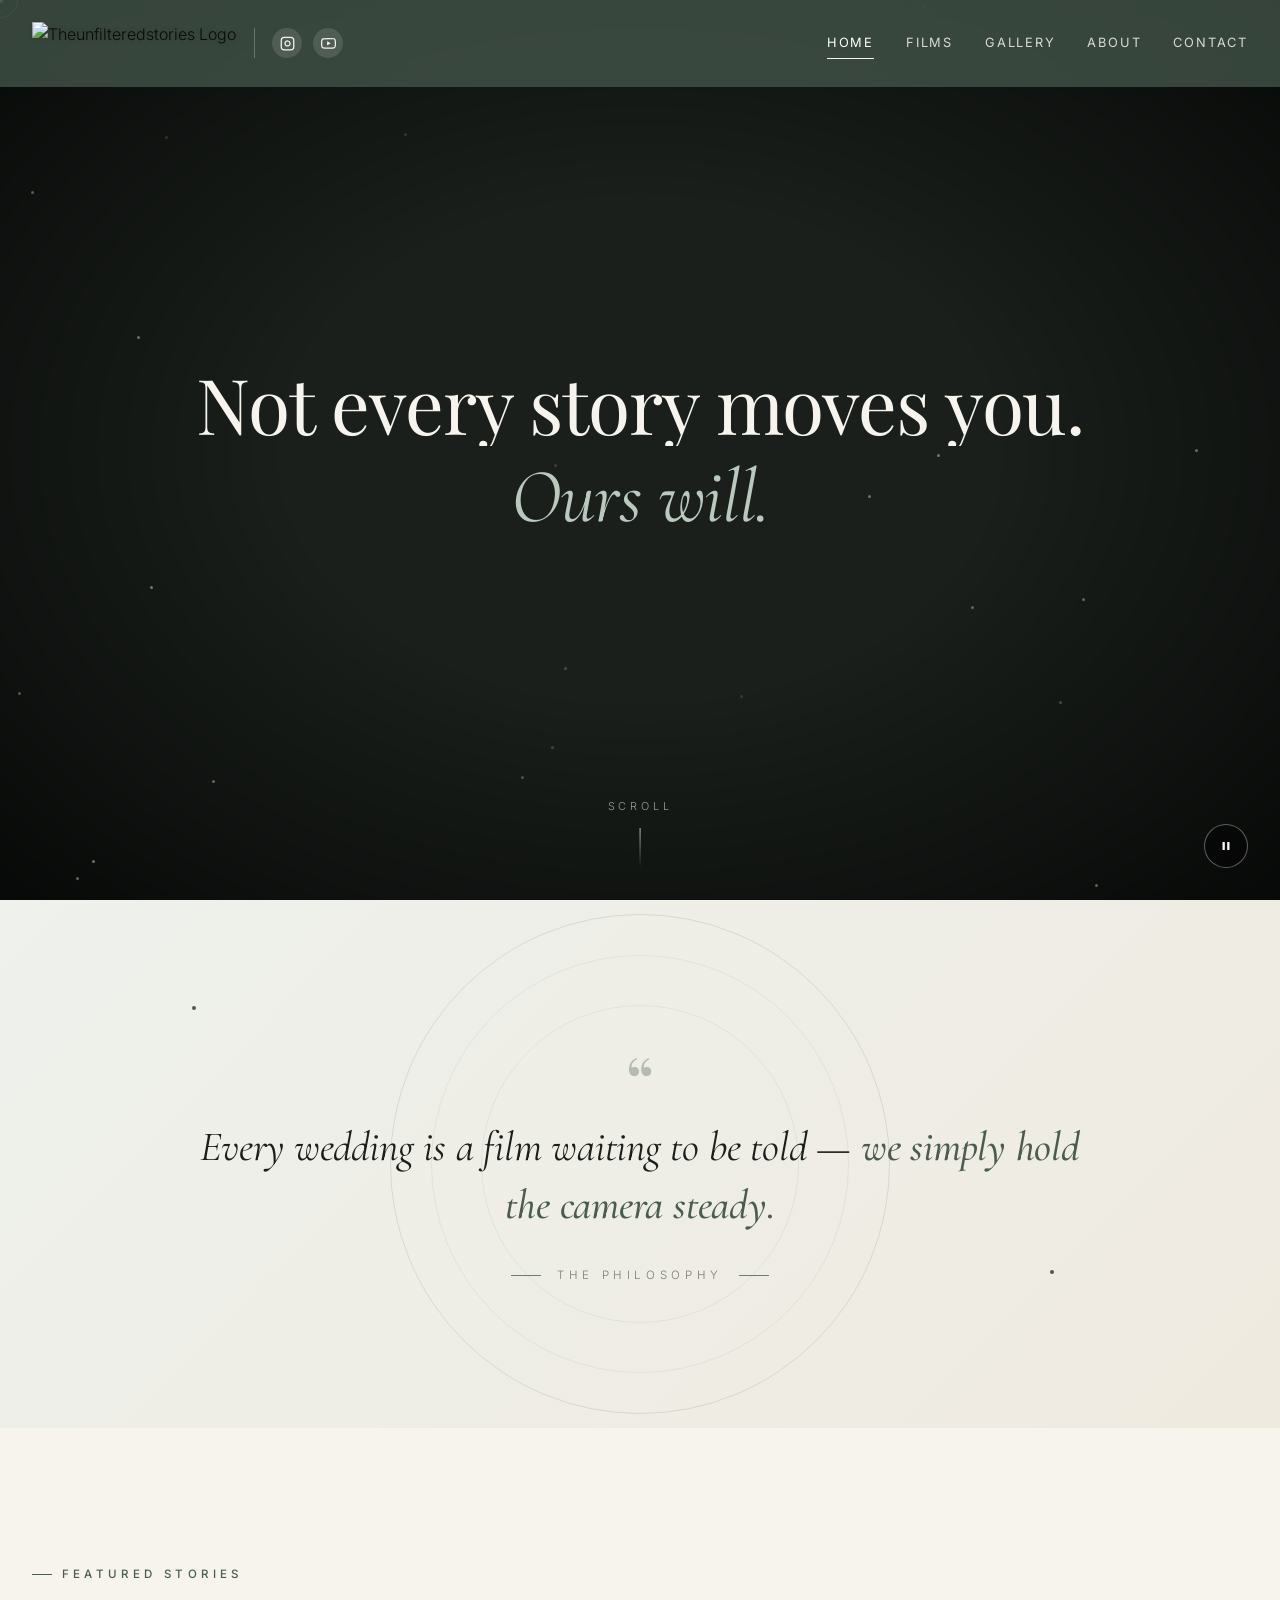
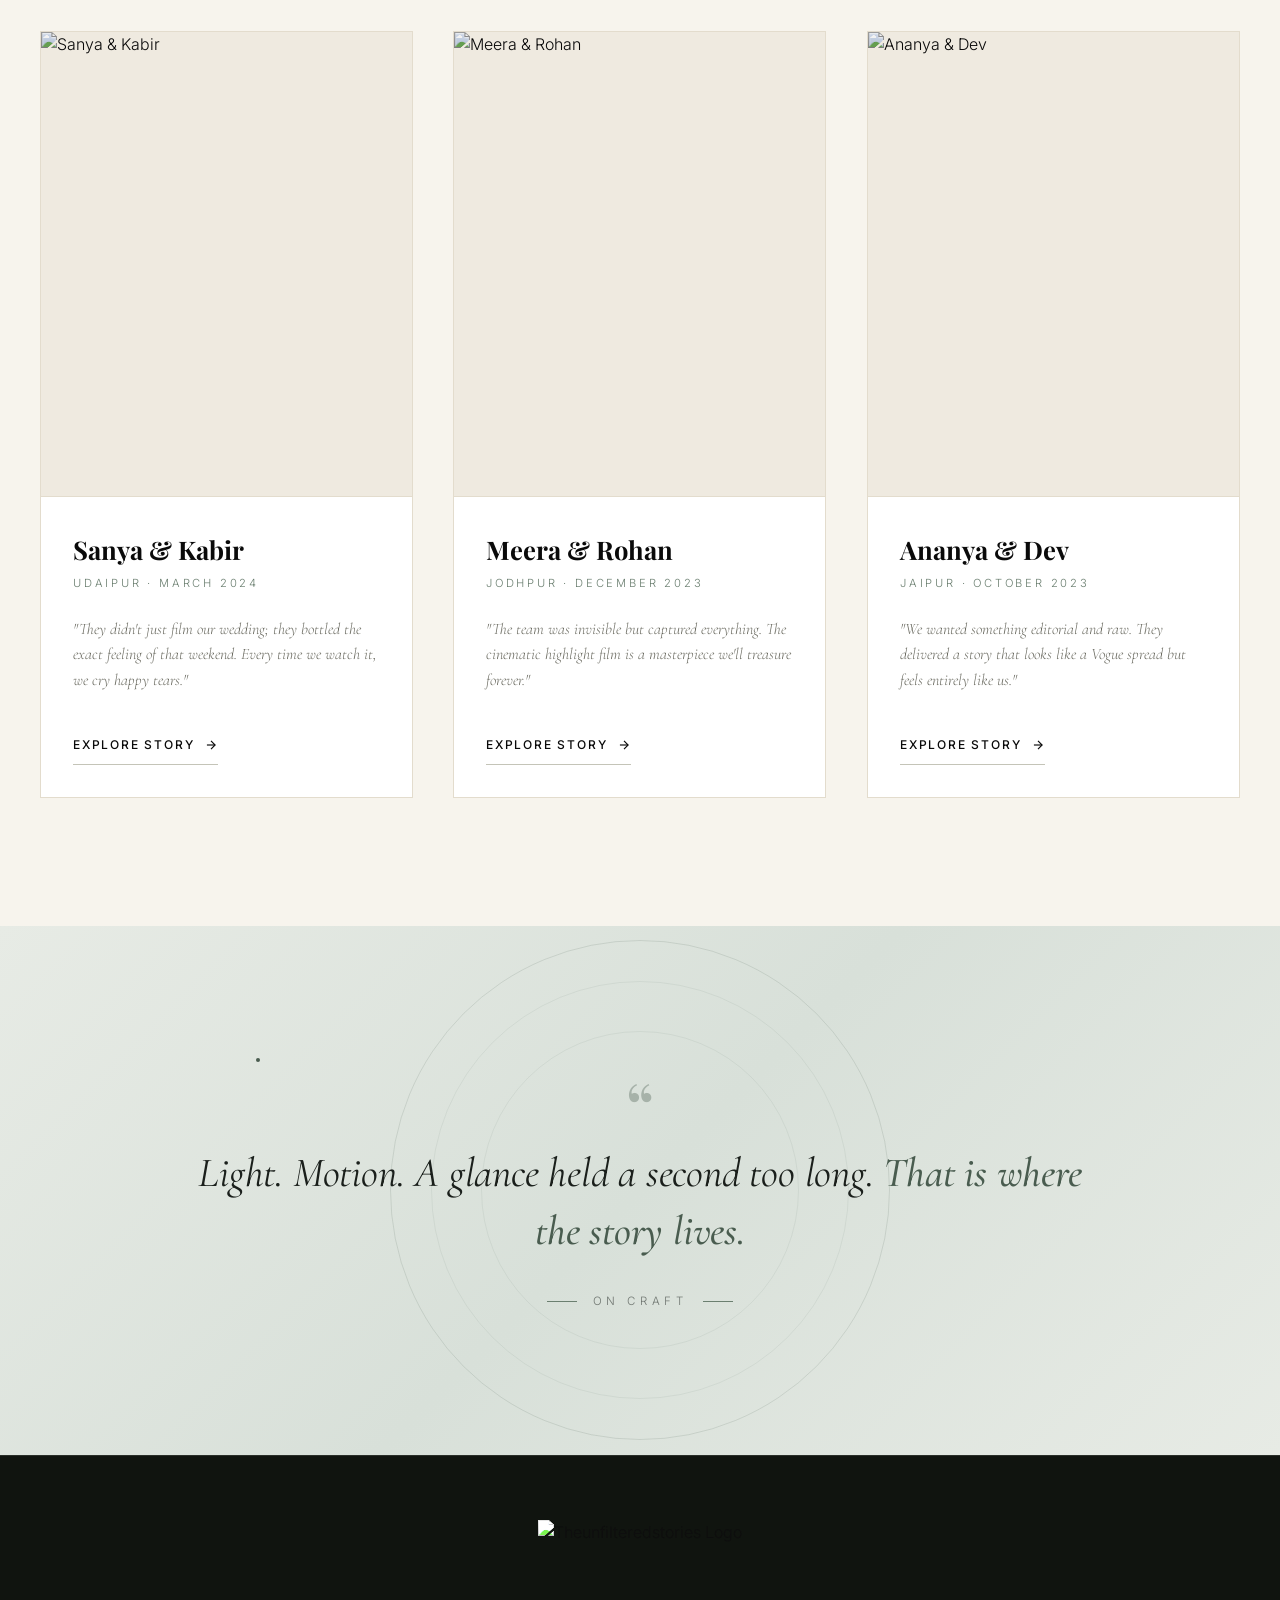
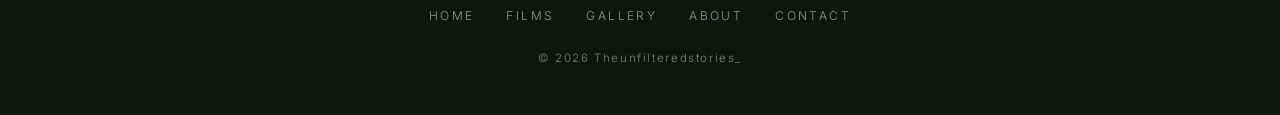
==== commit 5f22afc9: "Add files via upload" ====
--- a/index.html
+++ b/index.html
@@ -3,7 +3,7 @@
 <head>
 <meta charset="UTF-8" />
 <meta name="viewport" content="width=device-width, initial-scale=1.0" />
-<title>theunfilteredstories_ | Luxury Wedding Films</title>
+<title>Theunfilteredstories_ | Luxury Wedding Films</title>
 <link rel="preconnect" href="https://fonts.googleapis.com">
 <link rel="preconnect" href="https://fonts.gstatic.com" crossorigin>
 <link href="https://fonts.googleapis.com/css2?family=Cormorant+Garamond:ital,wght@0,300;0,400;0,500;1,300;1,400&family=Inter:wght@300;400;500;600&family=Playfair+Display:ital,wght@0,400;0,500;0,600;1,400&display=swap" rel="stylesheet">
@@ -16,13 +16,14 @@
 <div class="scroll-progress" id="scrollProgress"></div>
 
 <div class="loader" id="loader">
-  <div class="loader__logo">_theunfilteredstories</div>
+  <img src="IMG_5128.png" alt="Theunfilteredstories" class="loader__logo-img" />
 </div>
 
 <header class="nav" id="nav">
   <div class="nav__left">
-    <!-- FIXED LOGO CASE -->
-    <a href="index.html" class="nav__logo">theunfilteredstories_</a>
+    <a href="index.html" class="nav__logo">
+      <img src="IMG_5128.png" alt="Theunfilteredstories Logo" class="nav__logo-img" />
+    </a>
     <div class="nav__socials">
       <a href="https://instagram.com" target="_blank" aria-label="Instagram"><svg viewBox="0 0 24 24" fill="none" stroke="currentColor" stroke-width="2"><rect x="2" y="2" width="20" height="20" rx="5" ry="5"></rect><path d="M16 11.37A4 4 0 1 1 12.63 8 4 4 0 0 1 16 11.37z"></path><line x1="17.5" y1="6.5" x2="17.51" y2="6.5"></line></svg></a>
       <a href="https://youtube.com" target="_blank" aria-label="YouTube"><svg viewBox="0 0 24 24" fill="none" stroke="currentColor" stroke-width="2"><path d="M22.54 6.42a2.78 2.78 0 0 0-1.94-2C18.88 4 12 4 12 4s-6.88 0-8.6.46a2.78 2.78 0 0 0-1.94 2A29 29 0 0 0 1 11.75a29 29 0 0 0 .46 5.33A2.78 2.78 0 0 0 3.4 19c1.72.46 8.6.46 8.6.46s6.88 0 8.6-.46a2.78 2.78 0 0 0 1.94-2 29 29 0 0 0 .46-5.25 29 29 0 0 0-.46-5.33z"></path><polygon points="9.75 15.02 15.5 11.75 9.75 8.48 9.75 15.02" fill="currentColor" stroke="none"></polygon></svg></a>
@@ -73,14 +74,10 @@
 <section class="featured-stories">
   <p class="section-label" data-anim="fade-right">Featured Stories</p>
   <div class="featured-grid">
-    
-    <!-- CARD 1 -->
+
     <div class="client-card" data-anim="fade-up" style="transition-delay: 0s">
-      <span class="card-particle" style="top:20%;left:20%;width:4px;height:4px;animation-delay:0.1s"></span>
-      <span class="card-particle" style="top:60%;left:80%;width:6px;height:6px;animation-delay:0.5s"></span>
       <div class="client-card__img-wrap">
         <img src="https://images.unsplash.com/photo-1583939003579-730e3918a45a?w=800&q=80" alt="Sanya & Kabir" class="client-card__img" />
-        <div class="client-card__badge"><svg viewBox="0 0 24 24" fill="currentColor" width="18" height="18"><path d="M12 21.35l-1.45-1.32C5.4 15.36 2 12.28 2 8.5 2 5.42 4.42 3 7.5 3c1.74 0 3.41.81 4.5 2.09C13.09 3.81 14.76 3 16.5 3 19.58 3 22 5.42 22 8.5c0 3.78-3.4 6.86-8.55 11.54L12 21.35z"/></svg></div>
       </div>
       <div class="client-card__content">
         <h3 class="client-card__name">Sanya & Kabir</h3>
@@ -90,13 +87,9 @@
       </div>
     </div>
 
-    <!-- CARD 2 -->
     <div class="client-card" data-anim="fade-up" style="transition-delay: 0.15s">
-      <span class="card-particle" style="top:30%;left:70%;width:5px;height:5px;animation-delay:0.2s"></span>
-      <span class="card-particle" style="top:70%;left:20%;width:4px;height:4px;animation-delay:0.6s"></span>
       <div class="client-card__img-wrap">
         <img src="https://images.unsplash.com/photo-1511285560929-80b456fea0bc?w=800&q=80" alt="Meera & Rohan" class="client-card__img" />
-        <div class="client-card__badge"><svg viewBox="0 0 24 24" fill="currentColor" width="18" height="18"><path d="M12 2l3.09 6.26L22 9.27l-5 4.87 1.18 6.88L12 17.77l-6.18 3.25L7 14.14 2 9.27l6.91-1.01L12 2z"/></svg></div>
       </div>
       <div class="client-card__content">
         <h3 class="client-card__name">Meera & Rohan</h3>
@@ -106,13 +99,9 @@
       </div>
     </div>
 
-        <!-- CARD 3 -->
     <div class="client-card" data-anim="fade-up" style="transition-delay: 0.3s">
-      <span class="card-particle" style="top:15%;left:60%;width:4px;height:4px;animation-delay:0.4s"></span>
-      <span class="card-particle" style="top:85%;left:40%;width:6px;height:6px;animation-delay:0.8s"></span>
       <div class="client-card__img-wrap">
         <img src="https://images.unsplash.com/photo-1519741497674-611481863552?w=800&q=80" alt="Ananya & Dev" class="client-card__img" />
-        <div class="client-card__badge"><svg viewBox="0 0 24 24" fill="currentColor" width="18" height="18"><path d="M12 2l3.09 6.26L22 9.27l-5 4.87 1.18 6.88L12 17.77l-6.18 3.25L7 14.14 2 9.27l6.91-1.01L12 2z"/></svg></div>
       </div>
       <div class="client-card__content">
         <h3 class="client-card__name">Ananya & Dev</h3>
@@ -121,6 +110,8 @@
         <a href="gallery.html?client=jaipur" class="client-card__btn"><span>Explore Story</span><svg viewBox="0 0 24 24" fill="none" stroke="currentColor" stroke-width="2"><line x1="5" y1="12" x2="19" y2="12"></line><polyline points="12 5 19 12 12 19"></polyline></svg></a>
       </div>
     </div>
+
+  </div>
 </section>
 
 <section class="quote quote--gold">
@@ -134,30 +125,16 @@
 </section>
 
 <footer class="footer">
-  <div class="footer__logo">theunfilteredstories_</div>
+  <a href="index.html" class="footer__logo">
+    <img src="IMG_5128.png" alt="Theunfilteredstories Logo" class="footer__logo-img" />
+  </a>
   <nav class="footer__links">
     <a href="index.html">Home</a><a href="films.html">Films</a><a href="gallery.html">Gallery</a><a href="about.html">About</a><a href="contact.html">Contact</a>
   </nav>
-  <p class="footer__copy">© <span id="year"></span> theunfilteredstories_</p>
+  <p class="footer__copy">© <span id="year"></span> Theunfilteredstories_</p>
 </footer>
 
 <div class="lightbox" id="lightbox"><button class="lightbox__close" id="lightboxClose" aria-label="Close">×</button><img id="lightboxImg" src="" alt="" /></div>
 <script src="script.js"></script>
-<script>
-  // 3D Tilt Effect for Cards
-  document.querySelectorAll('.client-card').forEach(card => {
-    card.addEventListener('mousemove', e => {
-      const rect = card.getBoundingClientRect();
-      const x = e.clientX - rect.left; const y = e.clientY - rect.top;
-      const centerX = rect.width / 2; const centerY = rect.height / 2;
-      const rotateX = ((y - centerY) / centerY) * -10;
-      const rotateY = ((x - centerX) / centerX) * 10;
-      card.style.transform = `perspective(1000px) rotateX(${rotateX}deg) rotateY(${rotateY}deg) scale3d(1.02, 1.02, 1.02)`;
-    });
-    card.addEventListener('mouseleave', () => {
-      card.style.transform = `perspective(1000px) rotateX(0) rotateY(0) scale3d(1, 1, 1)`;
-    });
-  });
-</script>
 </body>
 </html>
--- a/styles.css
+++ b/styles.css
@@ -1,20 +1,20 @@
 /* ========================================================
-   BASE + VARIABLES
+   BASE + VARIABLES — LIGHT CREAM / GREEN / BLACK THEME
    ======================================================== */
 *, *::before, *::after { box-sizing: border-box; margin: 0; padding: 0; }
 
 :root {
   --ink:        #0a0a0a;
-  --cream:      #f5f1ea;
-  --sand:       #e8e0d2;
-  --accent:     #c9a86a;
-  --accent-2:   #a8875a;
-  --gold-deep:  #8a6b3a;
-  --rose:       #b78a86;
-  --deep:       #141210;
-  --muted-dark: #6a6660;
-  --muted-lite: #a6a09a;
-
+  --cream:      #f7f4ed;
+  --cream-2:    #efeae0;
+  --sand:       #e3dccd;
+  --green:      #495c4f;
+  --green-deep: #36463b;
+  --green-soft: #6b7f70;
+  --green-pale: #dfe6e0;
+  --accent:     #495c4f;
+  --accent-2:   #36463b;
+  --deep:       #1a1f1b;
   --serif:   'Cormorant Garamond', serif;
   --display: 'Playfair Display', serif;
   --sans:    'Inter', system-ui, sans-serif;
@@ -23,8 +23,8 @@
 html { scroll-behavior: smooth; }
 
 body {
-  background: var(--ink);
-  color: var(--cream);
+  background: var(--cream);
+  color: var(--ink);
   font-family: var(--sans);
   font-weight: 300;
   line-height: 1.6;
@@ -36,12 +36,12 @@
 
 a { color: inherit; text-decoration: none; }
 img { display: block; max-width: 100%; }
-::selection { background: var(--accent); color: var(--ink); }
+::selection { background: var(--green); color: var(--cream); }
 
 ::-webkit-scrollbar { width: 8px; }
-::-webkit-scrollbar-track { background: var(--ink); }
-::-webkit-scrollbar-thumb { background: linear-gradient(180deg, var(--accent), var(--gold-deep)); border-radius: 4px; }
-::-webkit-scrollbar-thumb:hover { background: var(--accent); }
+::-webkit-scrollbar-track { background: var(--cream-2); }
+::-webkit-scrollbar-thumb { background: linear-gradient(180deg, var(--green), var(--green-deep)); border-radius: 4px; }
+::-webkit-scrollbar-thumb:hover { background: var(--green-deep); }
 
 /* ========================================================
    KEYFRAMES
@@ -56,7 +56,7 @@
 @keyframes spinSlow     { from { transform: rotate(0) } to { transform: rotate(360deg) } }
 @keyframes float        { 0%,100% { transform: translateY(0) } 50% { transform: translateY(-14px) } }
 @keyframes floatUpSlow  { 0%,100% { transform: translateY(0) } 50% { transform: translateY(-30px) } }
-@keyframes glowText     { 0%,100% { text-shadow: 0 0 8px rgba(201,168,106,0.4) } 50% { text-shadow: 0 0 24px rgba(201,168,106,0.9) } }
+@keyframes glowText     { 0%,100% { text-shadow: 0 0 8px rgba(73,92,79,0.25) } 50% { text-shadow: 0 0 24px rgba(73,92,79,0.6) } }
 @keyframes lineGrowH    { from { transform: scaleX(0) } to { transform: scaleX(1) } }
 @keyframes lineGrowV    { from { transform: scaleY(0) } to { transform: scaleY(1) } }
 @keyframes shine        { 0% { left: -60% } 100% { left: 140% } }
@@ -65,10 +65,6 @@
 @keyframes goldShine    { 0% { background-position: 0% 50% } 100% { background-position: 200% 50% } }
 @keyframes inkSpread    { 0% { transform: scale(0); opacity: 0.9 } 100% { transform: scale(3); opacity: 0 } }
 @keyframes gradShift    { 0%,100% { background-position: 0% 50% } 50% { background-position: 100% 50% } }
-
-/* Loader Keyframes */
-@keyframes typing       { from { width: 0; opacity: 1; } to { width: 100%; opacity: 1; } }
-@keyframes blinkCursor  { 50% { border-color: transparent; } }
 
 /* ========================================================
    REVEAL UTILITIES
@@ -96,360 +92,337 @@
    CUSTOM CURSOR
    ======================================================== */
 .cursor-dot, .cursor-ring { position: fixed; top: 0; left: 0; pointer-events: none; z-index: 9999; transform: translate(-50%, -50%); }
-.cursor-dot { width: 6px; height: 6px; background: var(--accent); border-radius: 50%; transition: width 0.25s ease, height 0.25s ease; }
-.cursor-ring { width: 36px; height: 36px; border: 1px solid rgba(201,168,106,0.55); border-radius: 50%; transition: width 0.35s ease, height 0.35s ease, border-color 0.35s ease, background 0.35s ease; }
+.cursor-dot { width: 6px; height: 6px; background: var(--green); border-radius: 50%; transition: width 0.25s ease, height 0.25s ease; }
+.cursor-ring { width: 36px; height: 36px; border: 1px solid rgba(73,92,79,0.55); border-radius: 50%; transition: width 0.35s ease, height 0.35s ease, border-color 0.35s ease, background 0.35s ease; }
 .cursor-hover .cursor-dot { width: 0; height: 0; }
-.cursor-hover .cursor-ring { width: 60px; height: 60px; background: rgba(201,168,106,0.12); border-color: var(--accent); }
+.cursor-hover .cursor-ring { width: 60px; height: 60px; background: rgba(73,92,79,0.12); border-color: var(--green); }
 @media (max-width: 900px) { .cursor-dot, .cursor-ring { display: none; } }
 
 /* ========================================================
    SCROLL PROGRESS & RIPPLE
    ======================================================== */
-.scroll-progress { position: fixed; top: 0; left: 0; height: 2px; background: linear-gradient(90deg, var(--accent), var(--gold-deep), var(--accent)); background-size: 200% 100%; animation: goldShine 4s linear infinite; width: 0%; z-index: 200; transition: width 0.1s ease-out; }
-.ripple { position: fixed; width: 20px; height: 20px; border-radius: 50%; border: 1px solid var(--accent); pointer-events: none; transform: translate(-50%, -50%); animation: inkSpread 0.8s ease-out forwards; z-index: 9998; }
-
-/* ========================================================
-   LOADER & PREMIUM LOGO
-   ======================================================== */
-.loader { position: fixed; inset: 0; background: var(--ink); z-index: 9999; display: flex; align-items: center; justify-content: center; transition: opacity 0.8s ease, visibility 0.8s ease; }
+.scroll-progress { position: fixed; top: 0; left: 0; height: 2px; background: linear-gradient(90deg, var(--green), var(--green-deep), var(--green)); background-size: 200% 100%; animation: goldShine 4s linear infinite; width: 0%; z-index: 200; transition: width 0.1s ease-out; }
+.ripple { position: fixed; width: 20px; height: 20px; border-radius: 50%; border: 1px solid var(--green); pointer-events: none; transform: translate(-50%, -50%); animation: inkSpread 0.8s ease-out forwards; z-index: 9998; }
+
+/* ========================================================
+   LOADER — IMAGE ONLY (NO TEXT)
+   ======================================================== */
+.loader {
+  position: fixed;
+  inset: 0;
+  background: var(--green-deep);
+  z-index: 9999;
+  display: flex;
+  align-items: center;
+  justify-content: center;
+  transition: opacity 0.8s ease, visibility 0.8s ease;
+}
 .loader.done { opacity: 0; visibility: hidden; }
-.loader__logo { 
-  font-family: var(--display); font-size: 2.2rem; color: var(--accent); letter-spacing: 0.05em; 
-  position: relative; display: inline-block; overflow: hidden; white-space: nowrap; 
-  border-right: 2px solid var(--accent); 
-  animation: typing 1.5s steps(20, end) forwards, blinkCursor 0.8s step-end infinite alternate; 
-  opacity: 0; animation-delay: 0.2s;
-}
-.loader__logo::first-letter { color: var(--cream); font-weight: 300; }
-
-/* ========================================================
-   NAVIGATION
-   ======================================================== */
-.nav { position: fixed; top: 0; left: 0; right: 0; display: flex; justify-content: space-between; align-items: center; padding: 1.4rem 2rem; z-index: 100; transition: background 0.5s ease, backdrop-filter 0.5s ease, padding 0.4s ease, box-shadow 0.5s ease; }
-.nav.scrolled { background: rgba(10,10,10,0.78); backdrop-filter: blur(14px); -webkit-backdrop-filter: blur(14px); padding: 0.95rem 2rem; box-shadow: 0 1px 0 rgba(201,168,106,0.18); }
+.loader__logo-img {
+  width: 150px;
+  max-width: 45vw;
+  height: auto;
+  display: block;
+  animation: pulseScale 1.6s ease-in-out infinite;
+  filter: drop-shadow(0 6px 20px rgba(73,92,79,0.18));
+}
+
+/* ========================================================
+   NAVIGATION — GREEN TINTED BAR (logo pops)
+   ======================================================== */
+.nav {
+  position: fixed;
+  top: 0;
+  left: 0;
+  right: 0;
+  display: flex;
+  justify-content: space-between;
+  align-items: center;
+  padding: 1.4rem 2rem;
+  z-index: 100;
+  background: rgba(73, 92, 79, 0.72);
+  backdrop-filter: blur(10px);
+  -webkit-backdrop-filter: blur(10px);
+  transition: background 0.5s ease, backdrop-filter 0.5s ease, padding 0.4s ease, box-shadow 0.5s ease;
+}
+.nav.scrolled {
+  background: rgba(54, 70, 59, 0.94);
+  backdrop-filter: blur(14px);
+  -webkit-backdrop-filter: blur(14px);
+  padding: 0.95rem 2rem;
+  box-shadow: 0 1px 0 rgba(0, 0, 0, 0.15);
+}
 .nav__left { display: flex; align-items: center; gap: 1.1rem; }
-.nav__logo { font-family: var(--display); font-size: 1.5rem; font-weight: 500; letter-spacing: 0.01em; color: var(--cream); position: relative; transition: color 0.35s ease; }
-.nav__logo::after { content: ''; position: absolute; left: 0; bottom: -4px; height: 1px; width: 0; background: var(--accent); transition: width 0.5s cubic-bezier(.2,.7,.2,1); }
-.nav__logo:hover { color: var(--accent); }
-.nav__logo:hover::after { width: 100%; }
-
-.nav__socials { display: flex; align-items: center; gap: 0.7rem; padding-left: 1.1rem; border-left: 1px solid rgba(255,255,255,0.18); }
-.nav__socials a { display: flex; align-items: center; justify-content: center; width: 30px; height: 30px; border-radius: 50%; color: var(--cream); background: rgba(255,255,255,0.06); transition: background 0.4s ease, color 0.4s ease, transform 0.4s ease; }
-.nav__socials a:hover { background: var(--accent); color: var(--ink); transform: translateY(-3px) rotate(-8deg) scale(1.08); }
+
+.nav__logo {
+  display: flex;
+  align-items: center;
+  transition: transform 0.35s ease, opacity 0.35s ease;
+}
+.nav__logo-img {
+  height: 42px;
+  width: auto;
+  display: block;
+  transition: transform 0.4s ease, opacity 0.4s ease;
+  filter: drop-shadow(0 1px 2px rgba(0,0,0,0.15));
+}
+.nav__logo:hover .nav__logo-img {
+  transform: scale(1.05);
+  opacity: 0.85;
+}
+
+.nav__socials { display: flex; align-items: center; gap: 0.7rem; padding-left: 1.1rem; border-left: 1px solid rgba(255, 255, 255, 0.25); }
+.nav__socials a { display: flex; align-items: center; justify-content: center; width: 30px; height: 30px; border-radius: 50%; color: var(--cream); background: rgba(255, 255, 255, 0.12); transition: background 0.4s ease, color 0.4s ease, transform 0.4s ease; }
+.nav__socials a:hover { background: var(--cream); color: var(--green); transform: translateY(-3px) rotate(-8deg) scale(1.08); }
 .nav__socials svg { width: 15px; height: 15px; }
 
 .nav__links { display: flex; gap: 2rem; font-size: 0.8rem; letter-spacing: 0.14em; text-transform: uppercase; font-weight: 400; }
-.nav__links a { position: relative; opacity: 0.85; transition: opacity 0.3s, color 0.3s; }
-.nav__links a:hover { opacity: 1; color: var(--accent); }
-.nav__links a::after { content: ''; position: absolute; left: 0; bottom: -5px; height: 1px; width: 0; background: var(--accent); transition: width 0.45s cubic-bezier(.2,.7,.2,1); }
+.nav__links a { position: relative; opacity: 0.85; transition: opacity 0.3s, color 0.3s; color: var(--cream); }
+.nav__links a:hover { opacity: 1; color: #ffffff; }
+.nav__links a::after { content: ''; position: absolute; left: 0; bottom: -5px; height: 1px; width: 0; background: var(--cream); transition: width 0.45s cubic-bezier(.2,.7,.2,1); }
 .nav__links a:hover::after { width: 100%; }
-.nav__links a.active { color: var(--accent); opacity: 1; }
+.nav__links a.active { color: #ffffff; opacity: 1; }
 .nav__links a.active::after { width: 100%; }
 
 .nav__toggle { display: none; background: none; border: none; cursor: pointer; flex-direction: column; gap: 5px; padding: 5px; }
 .nav__toggle span { display: block; width: 22px; height: 1px; background: var(--cream); transition: transform 0.4s ease; }
-.nav__close { display: none; position: absolute; top: 1.4rem; right: 1.4rem; width: 42px; height: 42px; border-radius: 50%; border: 1px solid rgba(201,168,106,0.4); background: rgba(201,168,106,0.08); color: var(--accent); cursor: pointer; align-items: center; justify-content: center; transition: background 0.35s ease, transform 0.35s ease; z-index: 10; }
-.nav__close:hover { background: var(--accent); color: var(--ink); transform: rotate(90deg) scale(1.08); }
+.nav__close { display: none; position: absolute; top: 1.4rem; right: 1.4rem; width: 42px; height: 42px; border-radius: 50%; border: 1px solid rgba(73,92,79,0.4); background: rgba(73,92,79,0.08); color: var(--green); cursor: pointer; align-items: center; justify-content: center; transition: background 0.35s ease, transform 0.35s ease; z-index: 10; }
+.nav__close:hover { background: var(--green); color: var(--cream); transform: rotate(90deg) scale(1.08); }
 .nav__close svg { width: 16px; height: 16px; }
 
 /* ========================================================
-   HEROES (HOME & INTERIOR)
-   ======================================================== */
-.hero { position: relative; height: 100vh; min-height: 620px; display: flex; align-items: center; justify-content: center; overflow: hidden; background: #0a0a0a; }
+   HEROES
+   ======================================================== */
+.hero { position: relative; height: 100vh; min-height: 620px; display: flex; align-items: center; justify-content: center; overflow: hidden; background: var(--deep); }
 .hero__fallback { position: absolute; inset: 0; background: url('https://images.unsplash.com/photo-1519741497674-611481863552?w=1920&q=80') center/cover; filter: brightness(0.55); }
 .hero__video { position: absolute; inset: 0; width: 100%; height: 100%; object-fit: cover; filter: brightness(0.7) contrast(1.08) saturate(1.15); animation: slowZoom 24s ease-in-out infinite alternate; }
-.hero__overlay { position: absolute; inset: 0; background: radial-gradient(ellipse at center, rgba(10,10,10,0.15) 0%, rgba(10,10,10,0.75) 100%), linear-gradient(180deg, rgba(10,10,10,0.55) 0%, rgba(10,10,10,0.25) 35%, rgba(10,10,10,0.35) 60%, rgba(10,10,10,0.95) 100%); }
+.hero__overlay { position: absolute; inset: 0; background: radial-gradient(ellipse at center, rgba(26,31,27,0.15) 0%, rgba(26,31,27,0.75) 100%), linear-gradient(180deg, rgba(26,31,27,0.55) 0%, rgba(26,31,27,0.25) 35%, rgba(26,31,27,0.35) 60%, rgba(26,31,27,0.95) 100%); }
 .hero::after { content: ''; position: absolute; inset: 0; background: radial-gradient(ellipse at center, transparent 40%, rgba(0,0,0,0.7) 100%); pointer-events: none; z-index: 1; }
 .hero__content { position: relative; z-index: 3; text-align: center; padding: 0 1.5rem; max-width: 950px; }
-.hero__title { font-family: var(--display); font-weight: 400; font-size: clamp(2.2rem, 6vw, 4.8rem); line-height: 1.12; letter-spacing: -0.015em; }
-.hero__title em { font-family: var(--serif); font-style: italic; color: var(--accent); font-weight: 400; display: inline-block; animation: glowText 3.5s ease-in-out infinite; }
-.hero__scroll { position: absolute; bottom: 2rem; left: 50%; transform: translateX(-50%); font-size: 0.68rem; letter-spacing: 0.35em; text-transform: uppercase; color: var(--muted-lite); animation: pulseSoft 2.6s ease-in-out infinite; display: flex; flex-direction: column; align-items: center; gap: 0.8rem; z-index: 3; }
-.hero__scroll::after { content: ''; width: 1px; height: 40px; background: linear-gradient(to bottom, var(--accent), transparent); animation: scrollDown 2.2s ease-in-out infinite; }
+.hero__title { font-family: var(--display); font-weight: 400; font-size: clamp(2.2rem, 6vw, 4.8rem); line-height: 1.12; letter-spacing: -0.015em; color: var(--cream); }
+.hero__title em { font-family: var(--serif); font-style: italic; color: #b9c9bd; font-weight: 400; display: inline-block; animation: glowText 3.5s ease-in-out infinite; }
+.hero__scroll { position: absolute; bottom: 2rem; left: 50%; transform: translateX(-50%); font-size: 0.68rem; letter-spacing: 0.35em; text-transform: uppercase; color: rgba(247,244,237,0.6); animation: pulseSoft 2.6s ease-in-out infinite; display: flex; flex-direction: column; align-items: center; gap: 0.8rem; z-index: 3; }
+.hero__scroll::after { content: ''; width: 1px; height: 40px; background: linear-gradient(to bottom, #b9c9bd, transparent); animation: scrollDown 2.2s ease-in-out infinite; }
 .hero__video-toggle { position: absolute; bottom: 2rem; right: 2rem; width: 44px; height: 44px; border-radius: 50%; border: 1px solid rgba(255,255,255,0.35); background: rgba(0,0,0,0.35); backdrop-filter: blur(8px); color: var(--cream); cursor: pointer; display: flex; align-items: center; justify-content: center; z-index: 4; transition: all 0.35s ease; }
-.hero__video-toggle:hover { background: var(--accent); border-color: var(--accent); color: var(--ink); transform: scale(1.08); }
+.hero__video-toggle:hover { background: var(--green); border-color: var(--green); color: var(--cream); transform: scale(1.08); }
 .hero__video-toggle svg { width: 14px; height: 14px; }
 .hero__particles { position: absolute; inset: 0; z-index: 2; pointer-events: none; overflow: hidden; }
-.particle { position: absolute; width: 3px; height: 3px; background: var(--accent); border-radius: 50%; opacity: 0.4; animation: floatUpSlow 8s ease-in-out infinite; }
-
-.page-hero { position: relative; height: 68vh; min-height: 460px; display: flex; align-items: center; justify-content: center; text-align: center; overflow: hidden; background: #0a0a0a; }
+.particle { position: absolute; width: 3px; height: 3px; background: #b9c9bd; border-radius: 50%; opacity: 0.4; animation: floatUpSlow 8s ease-in-out infinite; }
+
+.page-hero { position: relative; height: 68vh; min-height: 460px; display: flex; align-items: center; justify-content: center; text-align: center; overflow: hidden; background: var(--deep); }
 .page-hero__bg { position: absolute; inset: 0; background-size: cover; background-position: center; filter: brightness(0.45) saturate(1.1); animation: slowZoom 26s ease-in-out infinite alternate; }
-.page-hero__overlay { position: absolute; inset: 0; background: radial-gradient(ellipse at center, rgba(10,10,10,0.25) 0%, rgba(10,10,10,0.85) 100%), linear-gradient(180deg, rgba(10,10,10,0.7) 0%, transparent 30%, rgba(10,10,10,0.95) 100%); }
+.page-hero__overlay { position: absolute; inset: 0; background: radial-gradient(ellipse at center, rgba(26,31,27,0.25) 0%, rgba(26,31,27,0.85) 100%), linear-gradient(180deg, rgba(26,31,27,0.7) 0%, transparent 30%, rgba(26,31,27,0.95) 100%); }
 .page-hero__content { position: relative; z-index: 3; max-width: 900px; padding: 0 1.5rem; }
-.page-hero__eyebrow { font-size: 0.7rem; letter-spacing: 0.42em; text-transform: uppercase; color: var(--accent); margin-bottom: 1.4rem; display: inline-flex; align-items: center; gap: 0.7rem; }
-.page-hero__eyebrow::before, .page-hero__eyebrow::after { content: ''; width: 24px; height: 1px; background: var(--accent); }
-.page-hero__title { font-family: var(--display); font-size: clamp(2.4rem, 6vw, 4.6rem); font-weight: 400; line-height: 1.1; letter-spacing: -0.015em; }
-.page-hero__title em { font-family: var(--serif); font-style: italic; color: var(--accent); font-weight: 400; animation: glowText 4s ease-in-out infinite; }
-.page-hero__sub { margin-top: 1.4rem; font-family: var(--serif); font-style: italic; font-size: 1.15rem; color: #c8c0b2; }
+.page-hero__eyebrow { font-size: 0.7rem; letter-spacing: 0.42em; text-transform: uppercase; color: #b9c9bd; margin-bottom: 1.4rem; display: inline-flex; align-items: center; gap: 0.7rem; }
+.page-hero__eyebrow::before, .page-hero__eyebrow::after { content: ''; width: 24px; height: 1px; background: #b9c9bd; }
+.page-hero__title { font-family: var(--display); font-size: clamp(2.4rem, 6vw, 4.6rem); font-weight: 400; line-height: 1.1; letter-spacing: -0.015em; color: var(--cream); }
+.page-hero__title em { font-family: var(--serif); font-style: italic; color: #b9c9bd; font-weight: 400; animation: glowText 4s ease-in-out infinite; }
+.page-hero__sub { margin-top: 1.4rem; font-family: var(--serif); font-style: italic; font-size: 1.15rem; color: #c4cec7; }
 
 /* ========================================================
    SECTIONS & QUOTES
    ======================================================== */
 section { padding: 8rem 2rem; position: relative; }
-.section-label { font-size: 0.72rem; letter-spacing: 0.38em; text-transform: uppercase; color: var(--accent); margin-bottom: 3rem; font-weight: 500; display: inline-flex; align-items: center; gap: 0.6rem; }
-.section-label::before { content: ''; width: 20px; height: 1px; background: var(--accent); animation: lineGrowH 1.2s ease both; }
+.section-label { font-size: 0.72rem; letter-spacing: 0.38em; text-transform: uppercase; color: var(--green); margin-bottom: 3rem; font-weight: 500; display: inline-flex; align-items: center; gap: 0.6rem; }
+.section-label::before { content: ''; width: 20px; height: 1px; background: var(--green); animation: lineGrowH 1.2s ease both; }
 
 .quote { padding: 9rem 2rem; text-align: center; position: relative; overflow: hidden; }
 .quote__inner { max-width: 900px; margin: 0 auto; position: relative; z-index: 2; }
-.quote__mark { font-family: var(--display); font-size: 4.5rem; line-height: 1; color: var(--accent); opacity: 0.35; margin-bottom: -1rem; display: inline-block; }
+.quote__mark { font-family: var(--display); font-size: 4.5rem; line-height: 1; color: var(--green); opacity: 0.35; margin-bottom: -1rem; display: inline-block; }
 .quote__text { font-family: var(--serif); font-style: italic; font-weight: 400; font-size: clamp(1.5rem, 3.4vw, 2.6rem); line-height: 1.4; letter-spacing: -0.005em; }
-.quote__text .accent { color: var(--accent); font-weight: 500; }
-.quote__attr { margin-top: 2rem; font-size: 0.72rem; letter-spacing: 0.4em; text-transform: uppercase; color: var(--muted-lite); display: inline-flex; align-items: center; gap: 1rem; }
-.quote__attr::before, .quote__attr::after { content: ''; width: 30px; height: 1px; background: var(--accent); animation: lineGrowH 1.2s ease both; }
-.quote--gradient { background: linear-gradient(135deg, #1a1512 0%, var(--deep) 50%, #0a0a0a 100%); background-size: 200% 200%; animation: gradShift 14s ease infinite; }
-.quote--gold { background: linear-gradient(135deg, #14110c 0%, #201a10 50%, #14110c 100%); }
-.quote--rose { background: linear-gradient(135deg, #1a1210 0%, #241a18 50%, #14100f 100%); }
-.quote__ring { position: absolute; top: 50%; left: 50%; width: 500px; height: 500px; border: 1px solid rgba(201,168,106,0.15); border-radius: 50%; transform: translate(-50%,-50%); pointer-events: none; animation: spinSlow 60s linear infinite; }
-.quote__ring::before, .quote__ring::after { content: ''; position: absolute; border-radius: 50%; border: 1px solid rgba(201,168,106,0.08); }
+.quote__text .accent { color: var(--green); font-weight: 500; }
+.quote__attr { margin-top: 2rem; font-size: 0.72rem; letter-spacing: 0.4em; text-transform: uppercase; color: rgba(247,244,237,0.6); display: inline-flex; align-items: center; gap: 1rem; }
+.quote__attr::before, .quote__attr::after { content: ''; width: 30px; height: 1px; background: var(--green-soft); animation: lineGrowH 1.2s ease both; }
+
+.quote--gradient { background: linear-gradient(135deg, #eef1ec 0%, var(--cream-2) 50%, var(--cream) 100%); background-size: 200% 200%; animation: gradShift 14s ease infinite; color: var(--deep); }
+.quote--gradient .quote__text { color: var(--deep); }
+.quote--gradient .quote__attr { color: rgba(26,31,27,0.55); }
+
+.quote--gold { background: linear-gradient(135deg, #e7ebe5 0%, #d8e0d9 50%, #e7ebe5 100%); color: var(--deep); }
+.quote--gold .quote__text { color: var(--deep); }
+.quote--gold .quote__attr { color: rgba(26,31,27,0.55); }
+
+.quote--rose { background: linear-gradient(135deg, #eae4dc 0%, #e2ddd2 50%, #efeae0 100%); color: var(--deep); }
+.quote--rose .quote__text { color: var(--deep); }
+.quote--rose .quote__attr { color: rgba(26,31,27,0.55); }
+
+.quote__ring { position: absolute; top: 50%; left: 50%; width: 500px; height: 500px; border: 1px solid rgba(73,92,79,0.15); border-radius: 50%; transform: translate(-50%,-50%); pointer-events: none; animation: spinSlow 60s linear infinite; }
+.quote__ring::before, .quote__ring::after { content: ''; position: absolute; border-radius: 50%; border: 1px solid rgba(73,92,79,0.08); }
 .quote__ring::before { inset: 40px; }
 .quote__ring::after  { inset: 90px; }
-.sparkle { position: absolute; width: 4px; height: 4px; background: var(--accent); border-radius: 50%; animation: sparkle 3s ease-in-out infinite; pointer-events: none; }
-
-/* ========================================================
-   FEATURED STORIES (SIMPLE BLACK & WHITE WITH GOLD GLOW)
-   ======================================================== */
-.featured-stories { 
-  background: var(--ink); 
-  padding: 8rem 2rem; 
-}
-
-.featured-grid { 
-  display: grid; 
-  grid-template-columns: repeat(auto-fit, minmax(320px, 1fr)); 
-  gap: 2.5rem; 
-  max-width: 1200px; 
-  margin: 0 auto; 
-}
-
-/* Card Container */
-.client-card { 
-  background: #000000; 
-  border: 1px solid #222222; 
-  border-radius: 0; 
-  position: relative; 
-  transition: transform 0.5s cubic-bezier(.2,.7,.2,1), box-shadow 0.5s ease; 
-  overflow: hidden;
-  z-index: 1;
-}
-
-/* The Golden Gradient Hover Effect */
-.client-card::before {
-  content: '';
-  position: absolute;
-  inset: -1px;
-  background: linear-gradient(135deg, transparent 20%, rgba(201,168,106,0.8) 50%, transparent 80%);
-  background-size: 200% 200%;
-  z-index: -1;
-  opacity: 0;
-  transition: opacity 0.5s ease;
-  animation: goldShine 3s linear infinite;
-}
-
-.client-card:hover { 
-  transform: translateY(-6px); 
-  box-shadow: 0 20px 40px rgba(0,0,0,0.6), 0 0 30px rgba(201,168,106,0.15);
-}
-
-.client-card:hover::before {
-  opacity: 1;
-}
-
-/* Image */
-.client-card__img-wrap { 
-  position: relative; 
-  width: 100%; 
-  aspect-ratio: 4 / 5; 
-  overflow: hidden; 
-  z-index: 2;
-  background: #000;
-}
-
-.client-card__img { 
-  width: 100%; 
-  height: 100%; 
-  object-fit: cover; 
-  filter: grayscale(0.3) brightness(0.9); 
-  transition: transform 1s cubic-bezier(.2,.7,.2,1), filter 0.6s ease; 
-}
-
-.client-card:hover .client-card__img { 
-  transform: scale(1.04); 
-  filter: grayscale(0) brightness(1); 
-}
-
-/* Removed Complex Elements */
-.client-card__badge, .card-particle { 
-  display: none; 
-}
-
-/* Content */
-.client-card__content { 
-  padding: 2rem; 
-  background: #000000; 
-  border-top: 1px solid #222222;
-  position: relative;
-  z-index: 2;
-}
-
-.client-card__name { 
-  font-family: var(--display); 
-  font-size: 1.6rem; 
-  color: #ffffff; 
-  margin-bottom: 0.3rem; 
-  transition: color 0.4s ease;
-}
-
-.client-card:hover .client-card__name {
-  color: var(--accent); 
-}
-
-.client-card__date { 
-  font-size: 0.7rem; 
-  letter-spacing: 0.25em; 
-  text-transform: uppercase; 
-  color: #888888; 
-  margin-bottom: 1.5rem; 
-}
-
-.client-card__quote { 
-  font-family: var(--serif); 
-  font-style: italic; 
-  font-size: 1rem; 
-  color: #aaaaaa; 
-  line-height: 1.6; 
-  margin-bottom: 2rem; 
-}
-
-/* Simple Button */
-.client-card__btn { 
-  display: inline-flex; 
-  align-items: center; 
-  gap: 0.6rem; 
-  padding: 0.6rem 0; 
-  background: transparent; 
-  border: none; 
-  border-bottom: 1px solid #444444; 
-  color: #ffffff; 
-  font-size: 0.75rem; 
-  letter-spacing: 0.15em; 
-  text-transform: uppercase; 
-  font-weight: 500; 
-  transition: all 0.4s ease; 
-}
-
-.client-card:hover .client-card__btn { 
-  border-color: var(--accent); 
-  color: var(--accent);
-}
-
-.client-card__btn svg { 
-  width: 14px; 
-  height: 14px; 
-  transition: transform 0.4s ease; 
-}
-
-.client-card:hover .client-card__btn svg { 
-  transform: translateX(5px); 
-}
+.sparkle { position: absolute; width: 4px; height: 4px; background: var(--green); border-radius: 50%; animation: sparkle 3s ease-in-out infinite; pointer-events: none; }
+
+/* ========================================================
+   FEATURED STORIES
+   ======================================================== */
+.featured-stories { background: var(--cream); padding: 8rem 2rem; }
+.featured-grid { display: grid; grid-template-columns: repeat(auto-fit, minmax(320px, 1fr)); gap: 2.5rem; max-width: 1200px; margin: 0 auto; }
+
+.client-card { background: #ffffff; border: 1px solid var(--sand); border-radius: 0; position: relative; transition: transform 0.5s cubic-bezier(.2,.7,.2,1), box-shadow 0.5s ease; overflow: hidden; z-index: 1; }
+.client-card::before { content: ''; position: absolute; inset: -1px; background: linear-gradient(135deg, transparent 20%, rgba(73,92,79,0.8) 50%, transparent 80%); background-size: 200% 200%; z-index: -1; opacity: 0; transition: opacity 0.5s ease; animation: goldShine 3s linear infinite; }
+.client-card:hover { transform: translateY(-6px); box-shadow: 0 20px 40px rgba(26,31,27,0.15), 0 0 30px rgba(73,92,79,0.12); }
+.client-card:hover::before { opacity: 1; }
+
+.client-card__img-wrap { position: relative; width: 100%; aspect-ratio: 4 / 5; overflow: hidden; z-index: 2; background: var(--cream-2); }
+.client-card__img { width: 100%; height: 100%; object-fit: cover; filter: grayscale(0.3) brightness(0.95); transition: transform 1s cubic-bezier(.2,.7,.2,1), filter 0.6s ease; }
+.client-card:hover .client-card__img { transform: scale(1.04); filter: grayscale(0) brightness(1); }
+
+.client-card__content { padding: 2rem; background: #ffffff; border-top: 1px solid var(--sand); position: relative; z-index: 2; }
+.client-card__name { font-family: var(--display); font-size: 1.6rem; color: var(--ink); margin-bottom: 0.3rem; transition: color 0.4s ease; }
+.client-card:hover .client-card__name { color: var(--green); }
+.client-card__date { font-size: 0.7rem; letter-spacing: 0.25em; text-transform: uppercase; color: var(--green-soft); margin-bottom: 1.5rem; }
+.client-card__quote { font-family: var(--serif); font-style: italic; font-size: 1rem; color: #6a6a60; line-height: 1.6; margin-bottom: 2rem; }
+
+.client-card__btn { display: inline-flex; align-items: center; gap: 0.6rem; padding: 0.6rem 0; background: transparent; border: none; border-bottom: 1px solid #c4c4b8; color: var(--ink); font-size: 0.75rem; letter-spacing: 0.15em; text-transform: uppercase; font-weight: 500; transition: all 0.4s ease; }
+.client-card:hover .client-card__btn { border-color: var(--green); color: var(--green); }
+.client-card__btn svg { width: 14px; height: 14px; transition: transform 0.4s ease; }
+.client-card:hover .client-card__btn svg { transform: translateX(5px); }
 
 /* ========================================================
    GALLERY GRID & LIGHTBOX
    ======================================================== */
 .gallery-grid { display: grid; grid-template-columns: repeat(auto-fill, minmax(280px, 1fr)); gap: 1.5rem; max-width: 1400px; margin: 0 auto; }
-.gallery-grid__item { aspect-ratio: 3 / 4; background-size: cover; background-position: center; cursor: pointer; overflow: hidden; position: relative; border-radius: 4px; transition: transform 0.8s cubic-bezier(.2,.7,.2,1), box-shadow 0.8s ease; box-shadow: 0 10px 30px rgba(0,0,0,0.4); }
-.gallery-grid__item:hover { transform: translateY(-10px) scale(1.02); box-shadow: 0 20px 50px rgba(0,0,0,0.7), 0 0 30px rgba(201,168,106,0.15); z-index: 2; }
+.gallery-grid__item { aspect-ratio: 3 / 4; background-size: cover; background-position: center; cursor: pointer; overflow: hidden; position: relative; border-radius: 4px; transition: transform 0.8s cubic-bezier(.2,.7,.2,1), box-shadow 0.8s ease; box-shadow: 0 10px 30px rgba(26,31,27,0.18); }
+.gallery-grid__item:hover { transform: translateY(-10px) scale(1.02); box-shadow: 0 20px 50px rgba(26,31,27,0.3), 0 0 30px rgba(73,92,79,0.15); z-index: 2; }
 .gallery-grid__item::after { content: ''; position: absolute; inset: 0; border: 1px solid transparent; transition: border-color 0.5s ease; pointer-events: none; }
-.gallery-grid__item:hover::after { border-color: rgba(201,168,106,0.6); }
-.gallery-grid__bg { position: absolute; inset: 0; background-size: cover; background-position: center; transition: transform 1.3s cubic-bezier(.2,.7,.2,1), filter 0.9s ease; filter: brightness(0.8) grayscale(0.2); }
+.gallery-grid__item:hover::after { border-color: rgba(73,92,79,0.6); }
+.gallery-grid__bg { position: absolute; inset: 0; background-size: cover; background-position: center; transition: transform 1.3s cubic-bezier(.2,.7,.2,1), filter 0.9s ease; filter: brightness(0.9) grayscale(0.15); }
 .gallery-grid__item:hover .gallery-grid__bg { transform: scale(1.08); filter: brightness(1) grayscale(0); }
 .gallery-grid__caption { position: absolute; left: 1.2rem; bottom: 1.2rem; font-family: var(--serif); font-style: italic; font-size: 1.1rem; color: var(--cream); opacity: 0; transform: translateY(15px); transition: opacity 0.5s ease, transform 0.5s ease; text-shadow: 0 2px 12px rgba(0,0,0,0.9); z-index: 2; }
 .gallery-grid__item:hover .gallery-grid__caption { opacity: 1; transform: translateY(0); }
 
-.lightbox { position: fixed; inset: 0; background: rgba(5,5,5,0.96); display: none; align-items: center; justify-content: center; z-index: 200; opacity: 0; transition: opacity 0.4s ease; }
+.lightbox { position: fixed; inset: 0; background: rgba(20,24,21,0.97); display: none; align-items: center; justify-content: center; z-index: 200; opacity: 0; transition: opacity 0.4s ease; }
 .lightbox.open { display: flex; opacity: 1; }
 .lightbox img { max-width: 92vw; max-height: 88vh; object-fit: contain; border-radius: 2px; animation: fadeInScale 0.6s cubic-bezier(.2,.7,.2,1) both; }
 .lightbox__close { position: absolute; top: 2rem; right: 2rem; background: none; border: none; color: var(--cream); font-size: 2rem; cursor: pointer; opacity: 0.7; transition: all 0.4s ease; }
-.lightbox__close:hover { opacity: 1; transform: rotate(90deg) scale(1.15); color: var(--accent); }
+.lightbox__close:hover { opacity: 1; transform: rotate(90deg) scale(1.15); color: #b9c9bd; }
 
 /* ========================================================
    ABOUT PAGE
    ======================================================== */
-.about-page { position: relative; padding: 8rem 2rem; background: radial-gradient(ellipse at 20% 30%, rgba(201,168,106,0.08) 0%, transparent 55%), radial-gradient(ellipse at 80% 70%, rgba(183,138,134,0.06) 0%, transparent 55%), linear-gradient(135deg, #0f0d0a 0%, #1a1612 50%, #0a0a0a 100%); color: var(--cream); overflow: hidden; }
-.about-page__ghost { position: absolute; top: 4rem; left: 50%; transform: translateX(-50%); font-family: var(--display); font-weight: 500; font-size: clamp(6rem, 20vw, 18rem); letter-spacing: 0.05em; color: transparent; -webkit-text-stroke: 1px rgba(201,168,106,0.08); white-space: nowrap; pointer-events: none; z-index: 1; opacity: 0.7; animation: pulseSoft 8s ease-in-out infinite; }
+.about-page { position: relative; padding: 8rem 2rem; background: radial-gradient(ellipse at 20% 30%, rgba(73,92,79,0.10) 0%, transparent 55%), radial-gradient(ellipse at 80% 70%, rgba(73,92,79,0.06) 0%, transparent 55%), linear-gradient(135deg, var(--cream) 0%, var(--cream-2) 50%, #f3f0e9 100%); color: var(--ink); overflow: hidden; }
+.about-page__ghost { position: absolute; top: 4rem; left: 50%; transform: translateX(-50%); font-family: var(--display); font-weight: 500; font-size: clamp(6rem, 20vw, 18rem); letter-spacing: 0.05em; color: transparent; -webkit-text-stroke: 1px rgba(73,92,79,0.12); white-space: nowrap; pointer-events: none; z-index: 1; opacity: 0.7; animation: pulseSoft 8s ease-in-out infinite; }
 .about-page__inner { position: relative; z-index: 2; max-width: 1240px; margin: 0 auto; display: grid; grid-template-columns: 0.95fr 1.15fr; gap: 5rem; align-items: start; }
 .about-page__visual { display: flex; align-items: center; justify-content: center; min-height: 500px; }
 .about-page__ring-wrap { position: relative; width: 100%; max-width: 440px; aspect-ratio: 1; display: flex; align-items: center; justify-content: center; }
-.about-page__ring-outer { position: absolute; inset: 0; border-radius: 50%; background: conic-gradient(from 0deg, transparent 0deg, var(--accent) 40deg, transparent 90deg, transparent 180deg, var(--gold-deep) 220deg, transparent 270deg); animation: spin 18s linear infinite; -webkit-mask: radial-gradient(circle, transparent 68%, black 70%); mask: radial-gradient(circle, transparent 68%, black 70%); opacity: 0.85; }
-.about-page__ring-mid { position: absolute; inset: 18px; border-radius: 50%; border: 1px solid rgba(201,168,106,0.35); animation: pulseSoft 4s ease-in-out infinite; }
-.about-page__ring-inner { position: absolute; inset: 34px; border-radius: 50%; background: radial-gradient(circle at 30% 30%, #2a231a 0%, #0a0a0a 70%); box-shadow: 0 0 60px rgba(201,168,106,0.15), inset 0 0 40px rgba(0,0,0,0.9); }
-.about-page__portrait { position: relative; z-index: 2; width: 76%; aspect-ratio: 1; border-radius: 50%; background-size: cover; background-position: center; background-color: #1a1612; filter: grayscale(0.2) contrast(1.05); animation: float 7s ease-in-out infinite; box-shadow: 0 30px 80px rgba(0,0,0,0.6); transition: transform 1.4s cubic-bezier(.2,.7,.2,1), filter 1s ease; }
-.about-page__visual:hover .about-page__portrait { transform: scale(1.04); filter: grayscale(0) contrast(1.1); }
-.about-page__badge { position: absolute; width: 52px; height: 52px; border-radius: 50%; background: linear-gradient(135deg, #1e1a14, #0f0d0a); border: 1px solid rgba(201,168,106,0.35); display: flex; align-items: center; justify-content: center; color: var(--accent); box-shadow: 0 10px 30px rgba(0,0,0,0.6); z-index: 3; transition: all 0.5s ease; }
-.about-page__badge:hover { transform: scale(1.12) rotate(-8deg); box-shadow: 0 12px 40px rgba(201,168,106,0.4); background: linear-gradient(135deg, var(--accent), var(--gold-deep)); color: var(--ink); }
+.about-page__ring-outer { position: absolute; inset: 0; border-radius: 50%; background: conic-gradient(from 0deg, transparent 0deg, var(--green) 40deg, transparent 90deg, transparent 180deg, var(--green-deep) 220deg, transparent 270deg); animation: spin 18s linear infinite; -webkit-mask: radial-gradient(circle, transparent 68%, black 70%); mask: radial-gradient(circle, transparent 68%, black 70%); opacity: 0.85; }
+.about-page__ring-mid { position: absolute; inset: 18px; border-radius: 50%; border: 1px solid rgba(73,92,79,0.35); animation: pulseSoft 4s ease-in-out infinite; }
+.about-page__ring-inner { position: absolute; inset: 34px; border-radius: 50%; background: radial-gradient(circle at 30% 30%, #ffffff 0%, var(--cream-2) 70%); box-shadow: 0 0 60px rgba(73,92,79,0.12), inset 0 0 40px rgba(255,255,255,0.9); }
+.about-page__portrait { position: relative; z-index: 2; width: 76%; aspect-ratio: 1; border-radius: 50%; background-size: cover; background-position: center; background-color: var(--cream-2); filter: grayscale(0.2) contrast(1.02); animation: float 7s ease-in-out infinite; box-shadow: 0 30px 80px rgba(26,31,27,0.3); transition: transform 1.4s cubic-bezier(.2,.7,.2,1), filter 1s ease; }
+.about-page__visual:hover .about-page__portrait { transform: scale(1.04); filter: grayscale(0) contrast(1.05); }
+.about-page__badge { position: absolute; width: 52px; height: 52px; border-radius: 50%; background: linear-gradient(135deg, #ffffff, var(--cream-2)); border: 1px solid rgba(73,92,79,0.35); display: flex; align-items: center; justify-content: center; color: var(--green); box-shadow: 0 10px 30px rgba(26,31,27,0.15); z-index: 3; transition: all 0.5s ease; }
+.about-page__badge:hover { transform: scale(1.12) rotate(-8deg); box-shadow: 0 12px 40px rgba(73,92,79,0.3); background: linear-gradient(135deg, var(--green), var(--green-deep)); color: var(--cream); }
 .about-page__badge svg { width: 22px; height: 22px; }
 .about-page__badge--1 { top: 12%; right: 4%; animation: float 6s ease-in-out infinite; }
 .about-page__badge--2 { bottom: 14%; left: 2%; animation: float 8s ease-in-out infinite 1s; }
 .about-page__content { padding-top: 0.5rem; }
-.about-page__badge-tag { display: inline-flex; align-items: center; gap: 0.6rem; padding: 0.45rem 0.95rem; border: 1px solid rgba(201,168,106,0.4); border-radius: 999px; font-size: 0.68rem; letter-spacing: 0.28em; text-transform: uppercase; color: var(--accent); margin-bottom: 1.6rem; background: rgba(201,168,106,0.05); transition: all 0.4s ease; }
-.about-page__badge-tag:hover { background: rgba(201,168,106,0.12); transform: translateX(4px); }
+.about-page__badge-tag { display: inline-flex; align-items: center; gap: 0.6rem; padding: 0.45rem 0.95rem; border: 1px solid rgba(73,92,79,0.4); border-radius: 999px; font-size: 0.68rem; letter-spacing: 0.28em; text-transform: uppercase; color: var(--green); margin-bottom: 1.6rem; background: rgba(73,92,79,0.05); transition: all 0.4s ease; }
+.about-page__badge-tag:hover { background: rgba(73,92,79,0.12); transform: translateX(4px); }
 .about-page__badge-tag svg { width: 12px; height: 12px; }
 .about-page__name { font-family: var(--display); font-size: clamp(2.2rem, 5vw, 3.6rem); font-weight: 500; line-height: 1.05; margin-bottom: 0.7rem; }
-.about-page__name .first { color: var(--cream); }
-.about-page__name .last { font-family: var(--serif); font-style: italic; font-weight: 400; color: var(--accent); animation: glowText 4s ease-in-out infinite; }
-.about-page__role { font-size: 0.72rem; letter-spacing: 0.38em; text-transform: uppercase; color: var(--muted-lite); margin-bottom: 2.2rem; }
-.about-page__quote { position: relative; padding: 0.4rem 0 0.4rem 1.5rem; margin-bottom: 2.4rem; font-family: var(--serif); font-style: italic; font-size: clamp(1.05rem, 1.5vw, 1.2rem); line-height: 1.65; color: #d9d2c4; }
-.about-page__quote::before { content: ''; position: absolute; left: 0; top: 0; bottom: 0; width: 2px; background: linear-gradient(to bottom, var(--accent), transparent); animation: lineGrowV 1.2s cubic-bezier(.2,.7,.2,1) both; }
-.about-page__bio p { font-size: 0.97rem; line-height: 1.8; color: #b9b2a5; margin-bottom: 1.35rem; }
-.about-page__bio strong { color: var(--cream); font-weight: 500; }
-.about-page__bio em { font-family: var(--serif); font-style: italic; color: var(--accent); font-weight: 500; }
-.about-page__signature { margin-top: 3rem; font-family: var(--serif); font-style: italic; font-size: 2rem; color: var(--accent); line-height: 1; display: inline-block; position: relative; padding-bottom: 0.6rem; }
-.about-page__signature::after { content: ''; position: absolute; left: 0; bottom: 0; height: 1px; width: 100%; background: linear-gradient(to right, var(--accent), transparent); transform-origin: left; transform: scaleX(0); transition: transform 1.4s cubic-bezier(.2,.7,.2,1) 0.5s; }
+.about-page__name .first { color: var(--ink); }
+.about-page__name .last { font-family: var(--serif); font-style: italic; font-weight: 400; color: var(--green); animation: glowText 4s ease-in-out infinite; }
+.about-page__role { font-size: 0.72rem; letter-spacing: 0.38em; text-transform: uppercase; color: var(--green-soft); margin-bottom: 2.2rem; }
+.about-page__quote { position: relative; padding: 0.4rem 0 0.4rem 1.5rem; margin-bottom: 2.4rem; font-family: var(--serif); font-style: italic; font-size: clamp(1.05rem, 1.5vw, 1.2rem); line-height: 1.65; color: #3d463f; }
+.about-page__quote::before { content: ''; position: absolute; left: 0; top: 0; bottom: 0; width: 2px; background: linear-gradient(to bottom, var(--green), transparent); animation: lineGrowV 1.2s cubic-bezier(.2,.7,.2,1) both; }
+.about-page__bio p { font-size: 0.97rem; line-height: 1.8; color: #4f554f; margin-bottom: 1.35rem; }
+.about-page__bio strong { color: var(--ink); font-weight: 500; }
+.about-page__bio em { font-family: var(--serif); font-style: italic; color: var(--green); font-weight: 500; }
+.about-page__signature { margin-top: 3rem; font-family: var(--serif); font-style: italic; font-size: 2rem; color: var(--green); line-height: 1; display: inline-block; position: relative; padding-bottom: 0.6rem; }
+.about-page__signature::after { content: ''; position: absolute; left: 0; bottom: 0; height: 1px; width: 100%; background: linear-gradient(to right, var(--green), transparent); transform-origin: left; transform: scaleX(0); transition: transform 1.4s cubic-bezier(.2,.7,.2,1) 0.5s; }
 .about-page__signature.in-view::after { transform: scaleX(1); }
 .about-page__socials { display: flex; gap: 0.7rem; margin-top: 1.8rem; }
-.about-page__socials a { display: flex; align-items: center; justify-content: center; width: 40px; height: 40px; border-radius: 50%; border: 1px solid rgba(201,168,106,0.35); color: var(--accent); background: rgba(201,168,106,0.04); transition: all 0.4s ease; }
-.about-page__socials a:hover { background: var(--accent); color: var(--ink); transform: translateY(-4px) rotate(-6deg) scale(1.08); }
+.about-page__socials a { display: flex; align-items: center; justify-content: center; width: 40px; height: 40px; border-radius: 50%; border: 1px solid rgba(73,92,79,0.35); color: var(--green); background: rgba(73,92,79,0.04); transition: all 0.4s ease; }
+.about-page__socials a:hover { background: var(--green); color: var(--cream); transform: translateY(-4px) rotate(-6deg) scale(1.08); }
 .about-page__socials svg { width: 16px; height: 16px; }
 
 /* ========================================================
    CONTACT & MAP
    ======================================================== */
-.contact { position: relative; text-align: center; padding: 9rem 2rem 4rem; overflow: hidden; background: #0a0a0a; isolation: isolate; }
+.contact { position: relative; text-align: center; padding: 9rem 2rem 4rem; overflow: hidden; background: var(--deep); color: var(--cream); isolation: isolate; }
 .contact__fallback { position: absolute; inset: 0; background: url('https://images.unsplash.com/photo-1522413452208-996ff3f3e740?w=1920&q=80') center/cover; filter: brightness(0.35); z-index: -3; }
 .contact__video { position: absolute; inset: 0; width: 100%; height: 100%; object-fit: cover; filter: brightness(0.45) contrast(1.05) saturate(1.05); animation: slowZoom 30s ease-in-out infinite alternate; z-index: -2; }
-.contact__overlay { position: absolute; inset: 0; background: radial-gradient(ellipse at center, rgba(10,10,10,0.55) 0%, rgba(10,10,10,0.9) 100%), linear-gradient(180deg, rgba(10,10,10,0.95) 0%, rgba(10,10,10,0.6) 40%, rgba(10,10,10,0.95) 100%); z-index: -1; }
+.contact__overlay { position: absolute; inset: 0; background: radial-gradient(ellipse at center, rgba(26,31,27,0.55) 0%, rgba(26,31,27,0.9) 100%), linear-gradient(180deg, rgba(26,31,27,0.95) 0%, rgba(26,31,27,0.6) 40%, rgba(26,31,27,0.95) 100%); z-index: -1; }
 .contact__inner { max-width: 900px; margin: 0 auto; position: relative; z-index: 2; }
-.contact .section-label { color: var(--accent); }
-.contact__mail { display: inline-block; font-family: var(--display); font-size: clamp(1.4rem, 3.6vw, 2.4rem); border-bottom: 1px solid transparent; transition: all 0.4s ease; }
-.contact__mail:hover { border-color: var(--accent); color: var(--accent); letter-spacing: 0.02em; }
+.contact .section-label { color: #b9c9bd; }
+.contact .section-label::before { background: #b9c9bd; }
+.contact__mail { display: inline-block; font-family: var(--display); font-size: clamp(1.4rem, 3.6vw, 2.4rem); border-bottom: 1px solid transparent; transition: all 0.4s ease; color: var(--cream); }
+.contact__mail:hover { border-color: #b9c9bd; color: #b9c9bd; letter-spacing: 0.02em; }
 .contact__socials { display: flex; justify-content: center; gap: 2rem; margin: 3rem 0; font-size: 0.8rem; letter-spacing: 0.18em; text-transform: uppercase; }
-.contact__socials a { opacity: 0.7; transition: all 0.3s ease; }
-.contact__socials a:hover { opacity: 1; color: var(--accent); transform: translateY(-3px); }
+.contact__socials a { opacity: 0.7; transition: all 0.3s ease; color: var(--cream); }
+.contact__socials a:hover { opacity: 1; color: #b9c9bd; transform: translateY(-3px); }
+
+.contact__phone {
+  display: inline-flex;
+  align-items: center;
+  gap: 0.6rem;
+  margin-top: 0.5rem;
+  padding: 0.8rem 1.6rem;
+  border: 1px solid rgba(185,201,189,0.5);
+  border-radius: 999px;
+  color: #b9c9bd;
+  font-family: var(--display);
+  font-size: 1.15rem;
+  letter-spacing: 0.04em;
+  background: rgba(185,201,189,0.06);
+  transition: all 0.4s ease;
+}
+.contact__phone:hover {
+  background: var(--green);
+  border-color: var(--green);
+  color: var(--cream);
+  transform: translateY(-3px);
+  box-shadow: 0 12px 30px rgba(73,92,79,0.4);
+}
+.contact__phone svg {
+  width: 18px;
+  height: 18px;
+  flex-shrink: 0;
+}
+
 .contact__map-block { margin-top: 4.5rem; text-align: left; }
 .contact__map-head { display: flex; justify-content: space-between; align-items: flex-end; gap: 1.5rem; flex-wrap: wrap; margin-bottom: 1.5rem; }
-.contact__address { font-family: var(--serif); font-style: italic; font-size: 1.05rem; color: #c8c0b2; line-height: 1.6; max-width: 420px; }
+.contact__address { font-family: var(--serif); font-style: italic; font-size: 1.05rem; color: #c4cec7; line-height: 1.6; max-width: 420px; }
 .contact__address strong { font-family: var(--display); font-style: normal; font-weight: 500; color: var(--cream); display: block; font-size: 0.72rem; letter-spacing: 0.28em; text-transform: uppercase; margin-bottom: 0.35rem; }
-.contact__directions { display: inline-flex; align-items: center; gap: 0.55rem; padding: 0.7rem 1.3rem; border: 1px solid rgba(201,168,106,0.5); border-radius: 999px; color: var(--accent); font-size: 0.72rem; letter-spacing: 0.24em; text-transform: uppercase; font-weight: 500; background: rgba(201,168,106,0.05); transition: all 0.4s ease; }
-.contact__directions:hover { background: var(--accent); color: var(--ink); transform: translateY(-3px); box-shadow: 0 12px 30px rgba(201,168,106,0.35); }
+.contact__directions { display: inline-flex; align-items: center; gap: 0.55rem; padding: 0.7rem 1.3rem; border: 1px solid rgba(185,201,189,0.5); border-radius: 999px; color: #b9c9bd; font-size: 0.72rem; letter-spacing: 0.24em; text-transform: uppercase; font-weight: 500; background: rgba(185,201,189,0.06); transition: all 0.4s ease; }
+.contact__directions:hover { background: var(--green); border-color: var(--green); color: var(--cream); transform: translateY(-3px); box-shadow: 0 12px 30px rgba(73,92,79,0.4); }
 .contact__directions svg { width: 14px; height: 14px; transition: transform 0.4s ease; }
 .contact__directions:hover svg { transform: translate(2px, -2px) rotate(-8deg); }
-.contact__map { width: 100%; height: 380px; border-radius: 4px; overflow: hidden; border: 1px solid rgba(201,168,106,0.25); box-shadow: 0 20px 60px rgba(0,0,0,0.5), 0 0 40px rgba(201,168,106,0.08); transition: all 0.5s ease; position: relative; }
-.contact__map:hover { border-color: rgba(201,168,106,0.55); box-shadow: 0 20px 60px rgba(0,0,0,0.6), 0 0 60px rgba(201,168,106,0.18); }
+.contact__map { width: 100%; height: 380px; border-radius: 4px; overflow: hidden; border: 1px solid rgba(185,201,189,0.25); box-shadow: 0 20px 60px rgba(0,0,0,0.5), 0 0 40px rgba(73,92,79,0.1); transition: all 0.5s ease; position: relative; }
+.contact__map:hover { border-color: rgba(185,201,189,0.55); box-shadow: 0 20px 60px rgba(0,0,0,0.6), 0 0 60px rgba(73,92,79,0.2); }
 .contact__map iframe { width: 100%; height: 100%; display: block; border: 0; filter: grayscale(0.35) contrast(1.05) brightness(0.85) sepia(0.1); transition: filter 0.7s ease; }
 .contact__map:hover iframe { filter: grayscale(0) contrast(1.05) brightness(1); }
-.contact__copy { font-size: 0.72rem; color: var(--muted-lite); letter-spacing: 0.14em; margin-top: 3rem; }
+.contact__copy { font-size: 0.72rem; color: rgba(247,244,237,0.6); letter-spacing: 0.14em; margin-top: 3rem; }
 .contact__video-toggle { position: absolute; bottom: 1.5rem; right: 1.5rem; width: 36px; height: 36px; border-radius: 50%; border: 1px solid rgba(255,255,255,0.25); background: rgba(0,0,0,0.4); backdrop-filter: blur(6px); color: var(--cream); cursor: pointer; display: flex; align-items: center; justify-content: center; z-index: 5; opacity: 0.6; transition: all 0.35s ease; }
-.contact__video-toggle:hover { opacity: 1; background: var(--accent); border-color: var(--accent); color: var(--ink); transform: scale(1.08); }
+.contact__video-toggle:hover { opacity: 1; background: var(--green); border-color: var(--green); color: var(--cream); transform: scale(1.08); }
 .contact__video-toggle svg { width: 12px; height: 12px; }
 
 /* ========================================================
-   FOOTER & RESPONSIVE
-   ======================================================== */
-.footer { background: #050505; padding: 4rem 2rem 3rem; text-align: center; border-top: 1px solid rgba(201,168,106,0.15); }
-.footer__logo { font-family: var(--display); font-size: 1.3rem; color: var(--cream); margin-bottom: 1rem; }
-.footer__links { display: flex; justify-content: center; gap: 2rem; font-size: 0.75rem; letter-spacing: 0.2em; text-transform: uppercase; margin: 1.5rem 0; color: var(--muted-lite); }
+   FOOTER
+   ======================================================== */
+.footer { background: #10140f; padding: 4rem 2rem 3rem; text-align: center; border-top: 1px solid rgba(185,201,189,0.15); }
+.footer__logo {
+  display: inline-flex;
+  align-items: center;
+  justify-content: center;
+  margin-bottom: 1rem;
+  transition: opacity 0.35s ease, transform 0.35s ease;
+}
+.footer__logo:hover { opacity: 0.8; transform: translateY(-2px); }
+.footer__logo-img {
+  height: 46px;
+  width: auto;
+  display: block;
+  filter: brightness(1.4);
+}
+.footer__links { display: flex; justify-content: center; gap: 2rem; font-size: 0.75rem; letter-spacing: 0.2em; text-transform: uppercase; margin: 1.5rem 0; color: rgba(247,244,237,0.6); }
 .footer__links a { transition: color 0.3s; }
-.footer__links a:hover { color: var(--accent); }
-.footer__copy { font-size: 0.72rem; color: var(--muted-lite); letter-spacing: 0.14em; }
-
+.footer__links a:hover { color: #b9c9bd; }
+.footer__copy { font-size: 0.72rem; color: rgba(247,244,237,0.5); letter-spacing: 0.14em; }
+
+/* ========================================================
+   RESPONSIVE
+   ======================================================== */
 @media (max-width: 1024px) {
   .about-page__inner { grid-template-columns: 1fr; gap: 4rem; }
   .about-page__visual { min-height: 420px; }
@@ -472,21 +445,25 @@
   .nav__toggle { display: flex; }
   .nav__socials { display: flex; padding-left: 0.7rem; }
   .nav__socials a { width: 26px; height: 26px; }
-  .nav__logo { font-size: 1.1rem; }
+  .nav__logo-img { height: 34px; }
+  .footer__logo-img { height: 38px; }
+  .loader__logo-img { width: 110px; }
   .nav__close { display: flex; }
   .nav__links {
     position: fixed; inset: 0 0 0 25%;
-    background: rgba(10,10,10,0.97); backdrop-filter: blur(18px);
+    background: rgba(247,244,237,0.97); backdrop-filter: blur(18px);
     flex-direction: column; justify-content: center; align-items: center;
     gap: 2.5rem; font-size: 1rem; transform: translateX(100%);
     transition: transform 0.55s cubic-bezier(.2,.7,.2,1);
-    border-left: 1px solid rgba(201,168,106,0.2); padding: 2rem;
+    border-left: 1px solid rgba(73,92,79,0.2); padding: 2rem;
   }
   .nav__links.open { transform: translateX(0); }
+  .nav__links a { color: var(--ink); }
   .gallery-grid { grid-template-columns: 1fr; }
   .quote { padding: 6rem 1.25rem; }
   .contact { padding: 6rem 1.25rem 4rem; }
   .contact__map { height: 260px; }
   .contact__map-head { flex-direction: column; align-items: flex-start; }
   .footer__links { flex-direction: column; gap: 1rem; }
+  .contact__phone { font-size: 1rem; padding: 0.7rem 1.3rem; }
 }
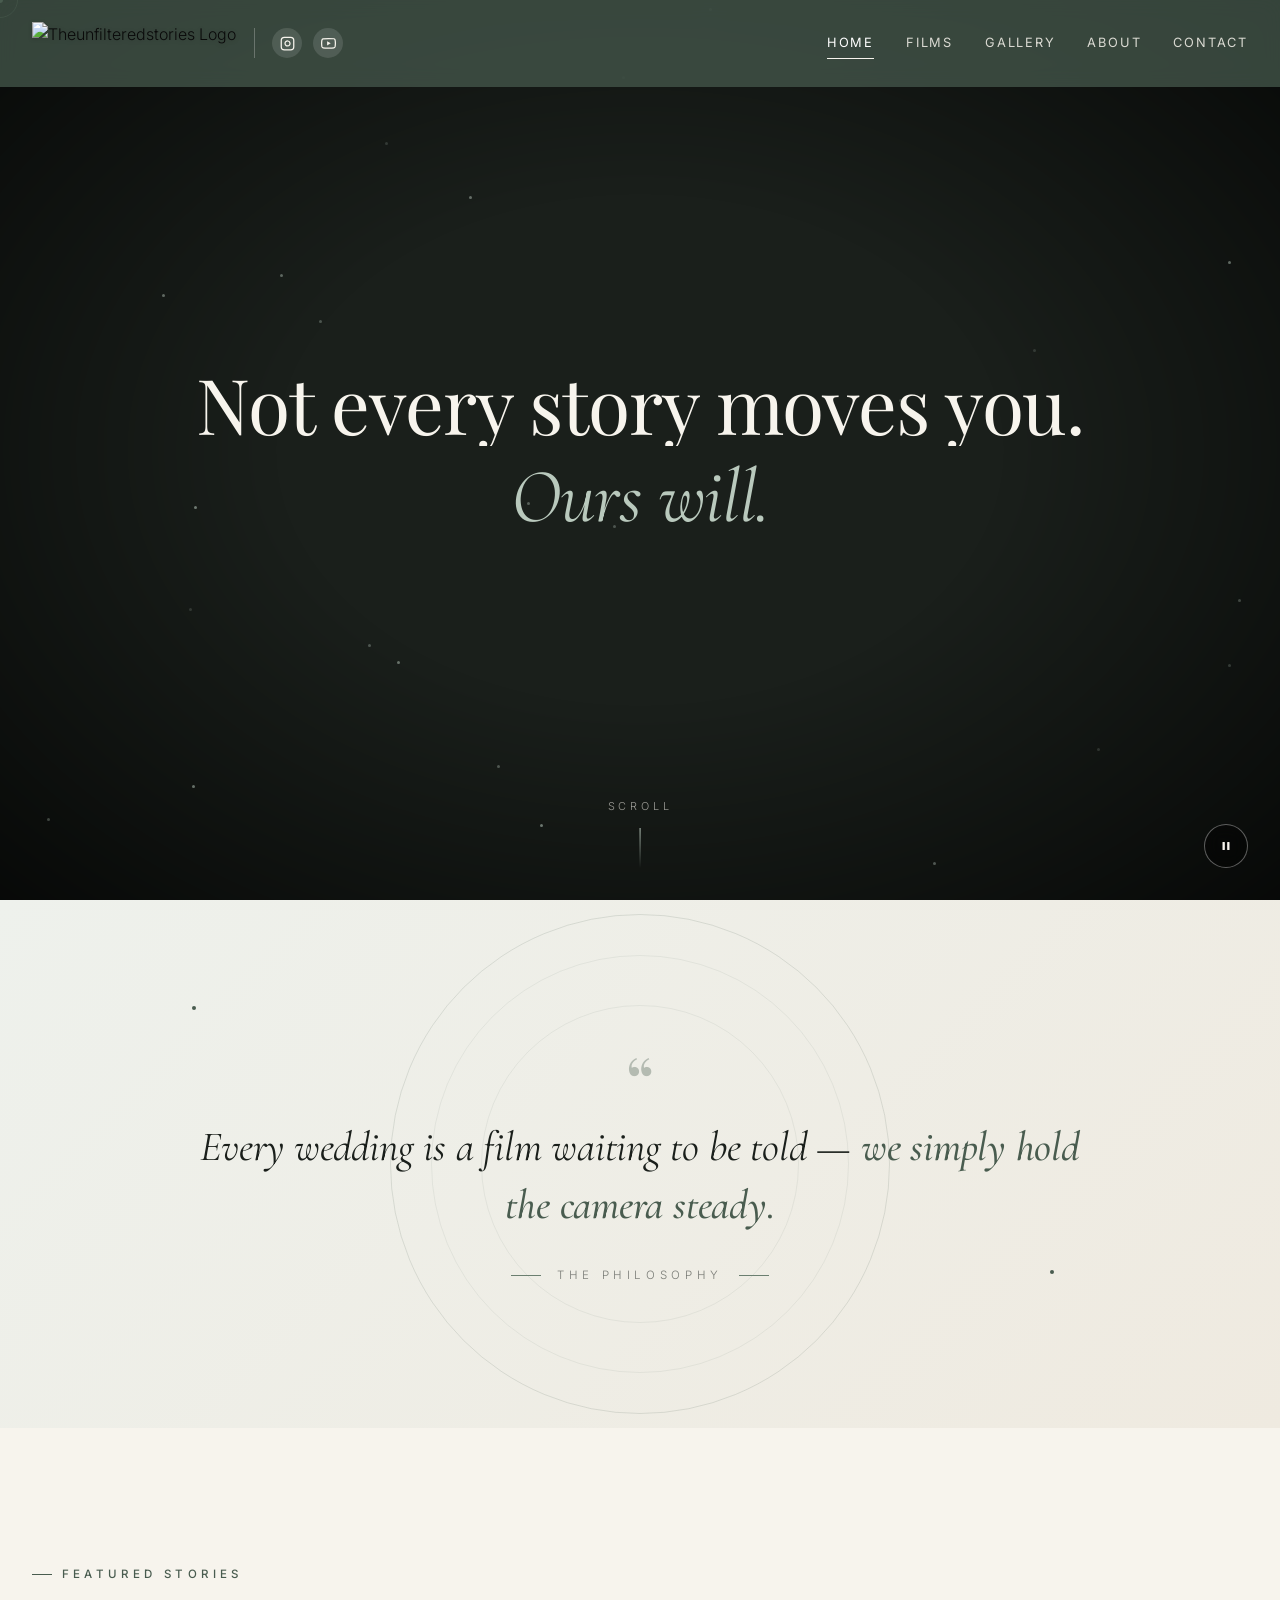
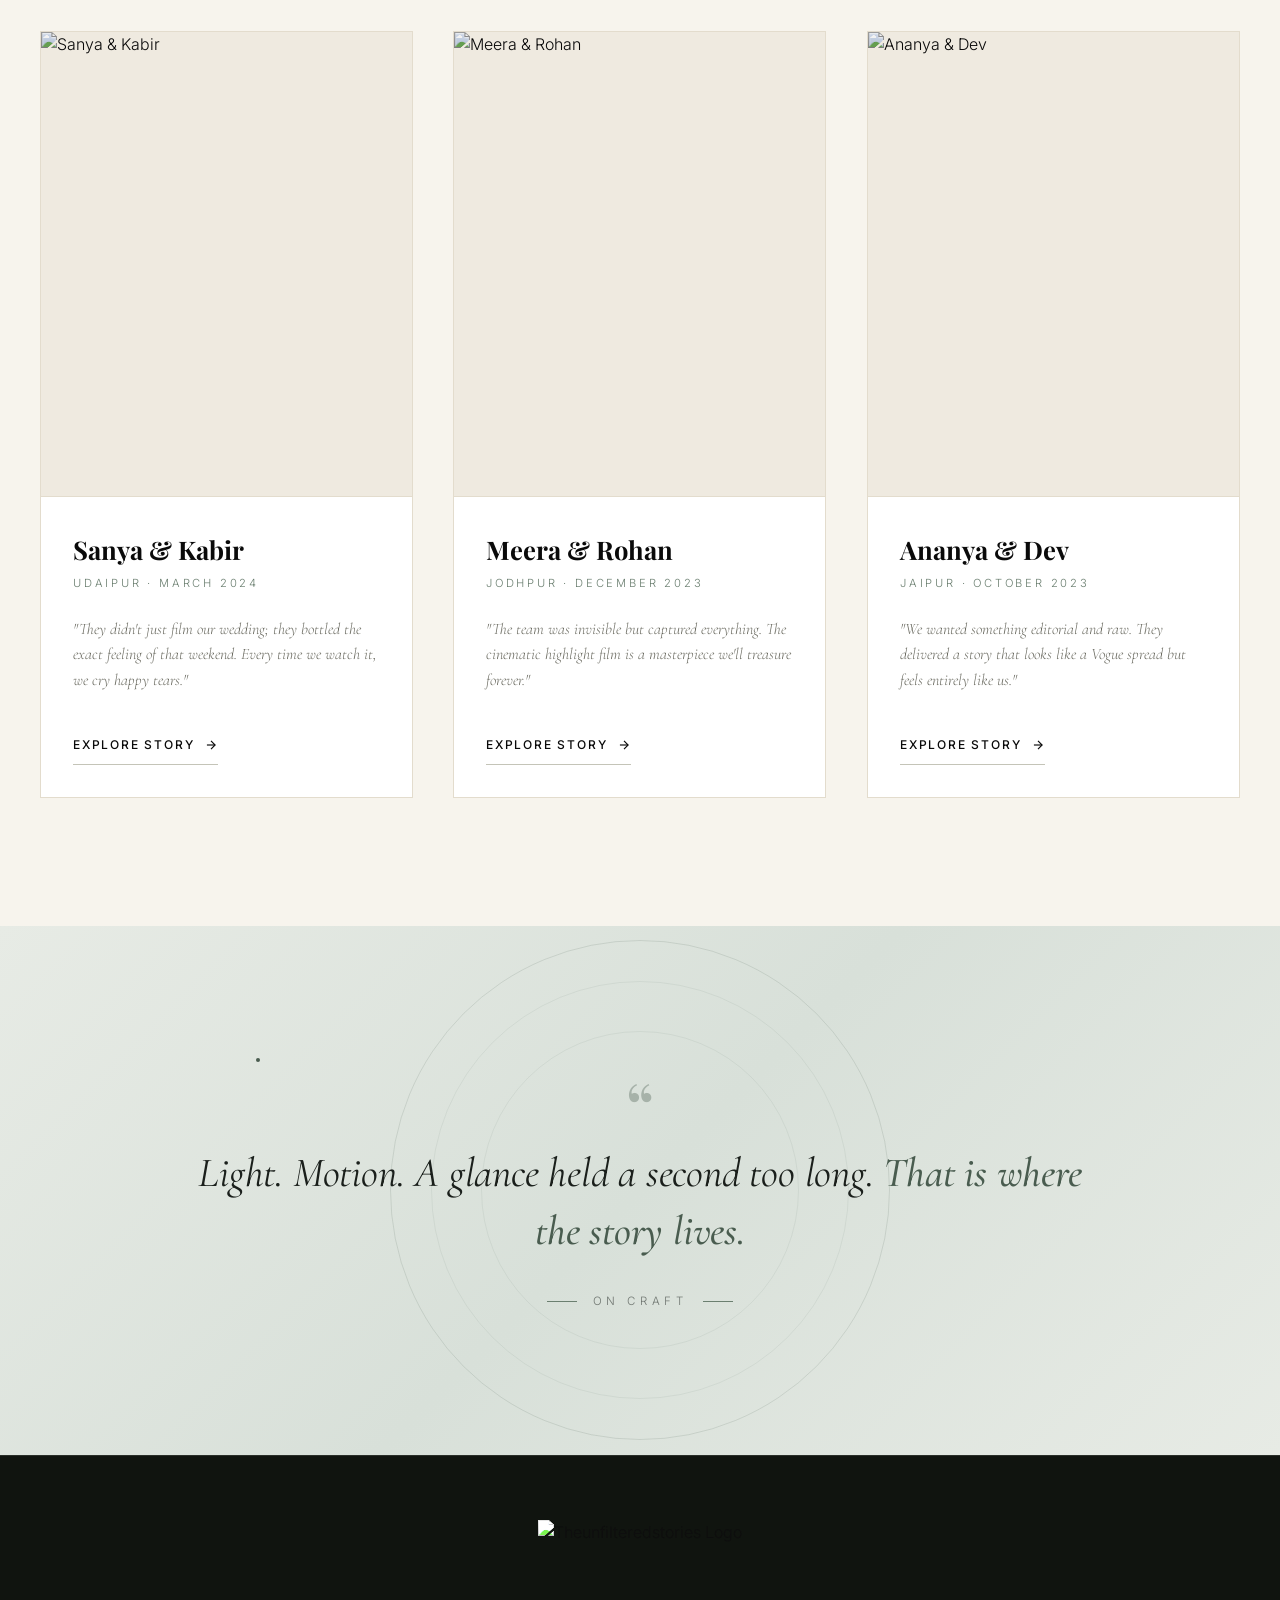
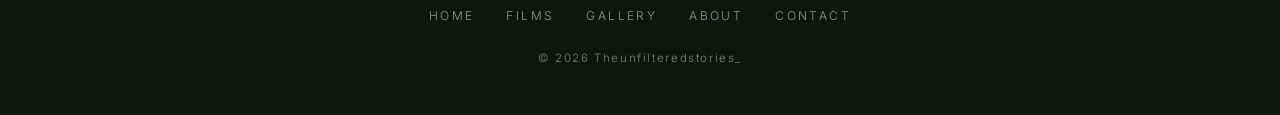
==== commit 25feba23: "Update index.html" ====
--- a/index.html
+++ b/index.html
@@ -16,7 +16,7 @@
 <div class="scroll-progress" id="scrollProgress"></div>
 
 <div class="loader" id="loader">
-  <img src="IMG_5128.png" alt="Theunfilteredstories" class="loader__logo-img" />
+  <img src="IMG_5128.jpg" alt="Theunfilteredstories" class="loader__logo-img" />
 </div>
 
 <header class="nav" id="nav">
@@ -137,4 +137,4 @@
 <div class="lightbox" id="lightbox"><button class="lightbox__close" id="lightboxClose" aria-label="Close">×</button><img id="lightboxImg" src="" alt="" /></div>
 <script src="script.js"></script>
 </body>
-</html>+</html>
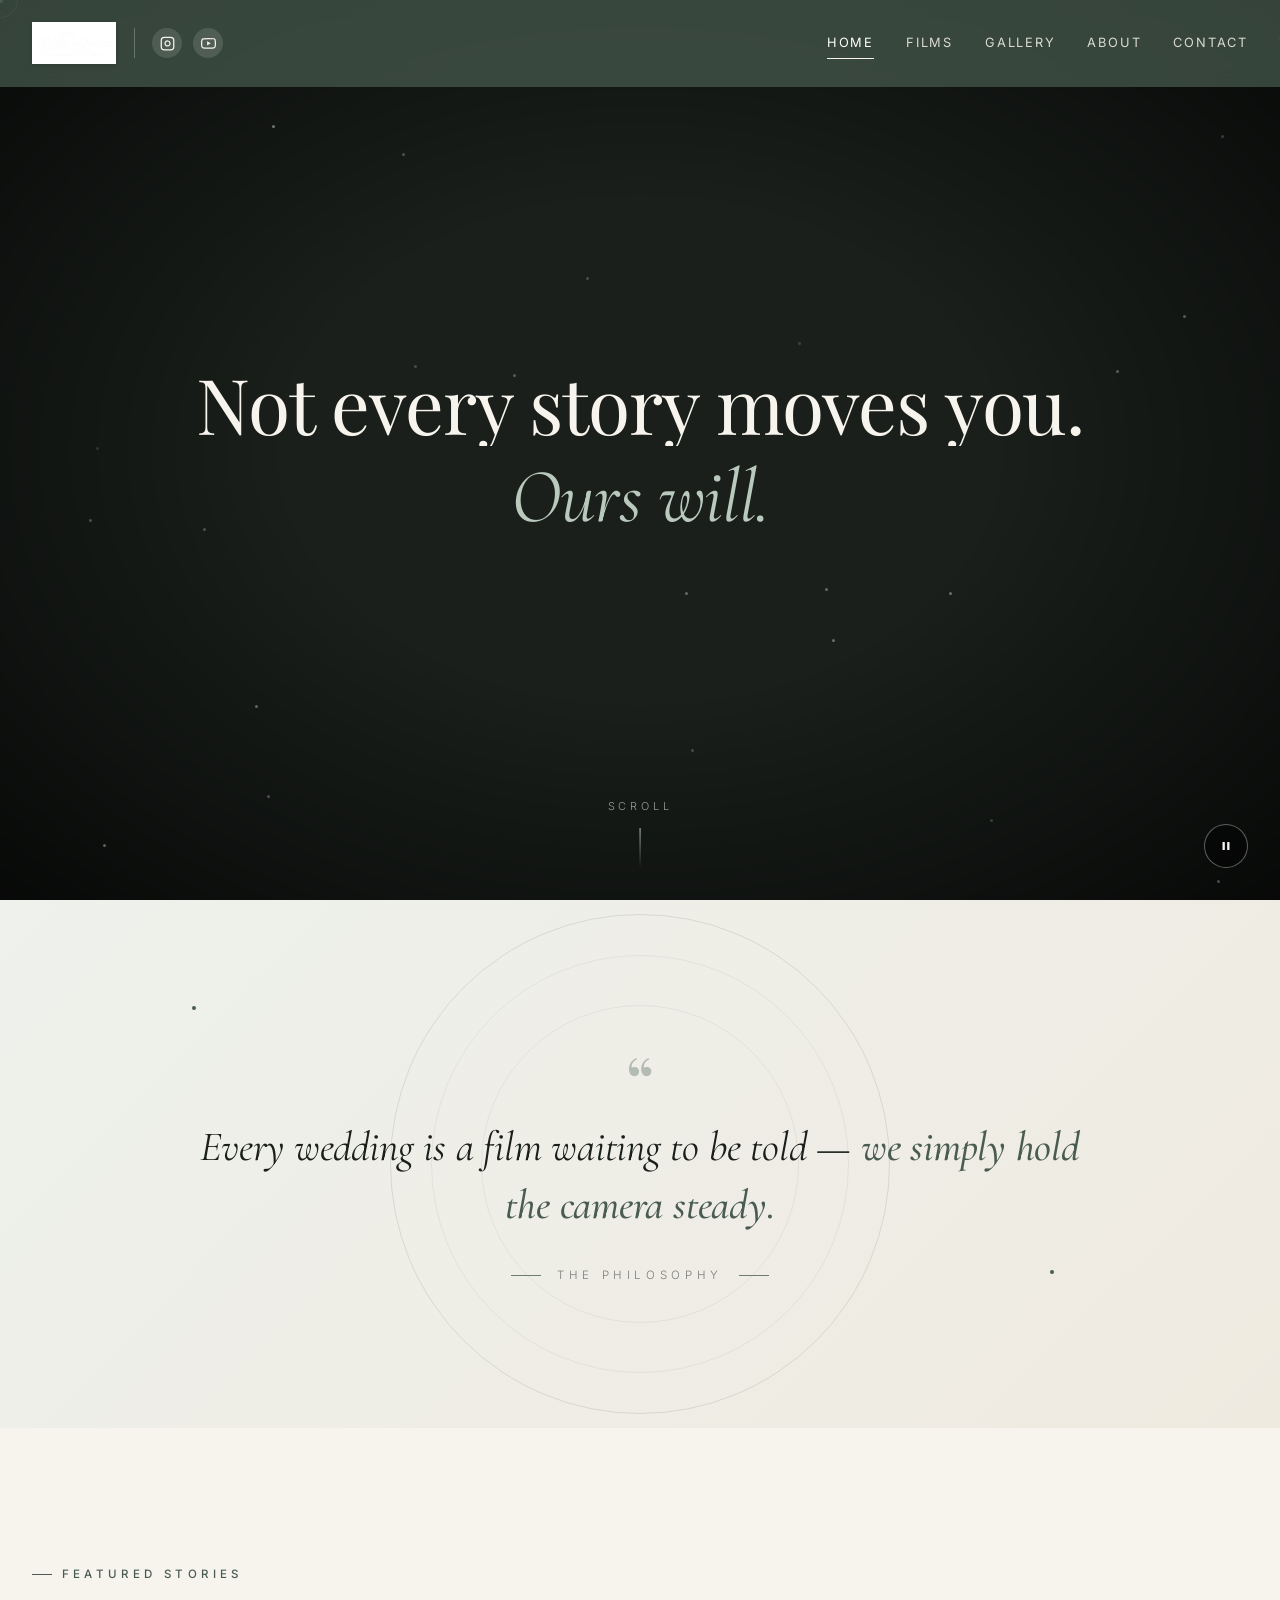
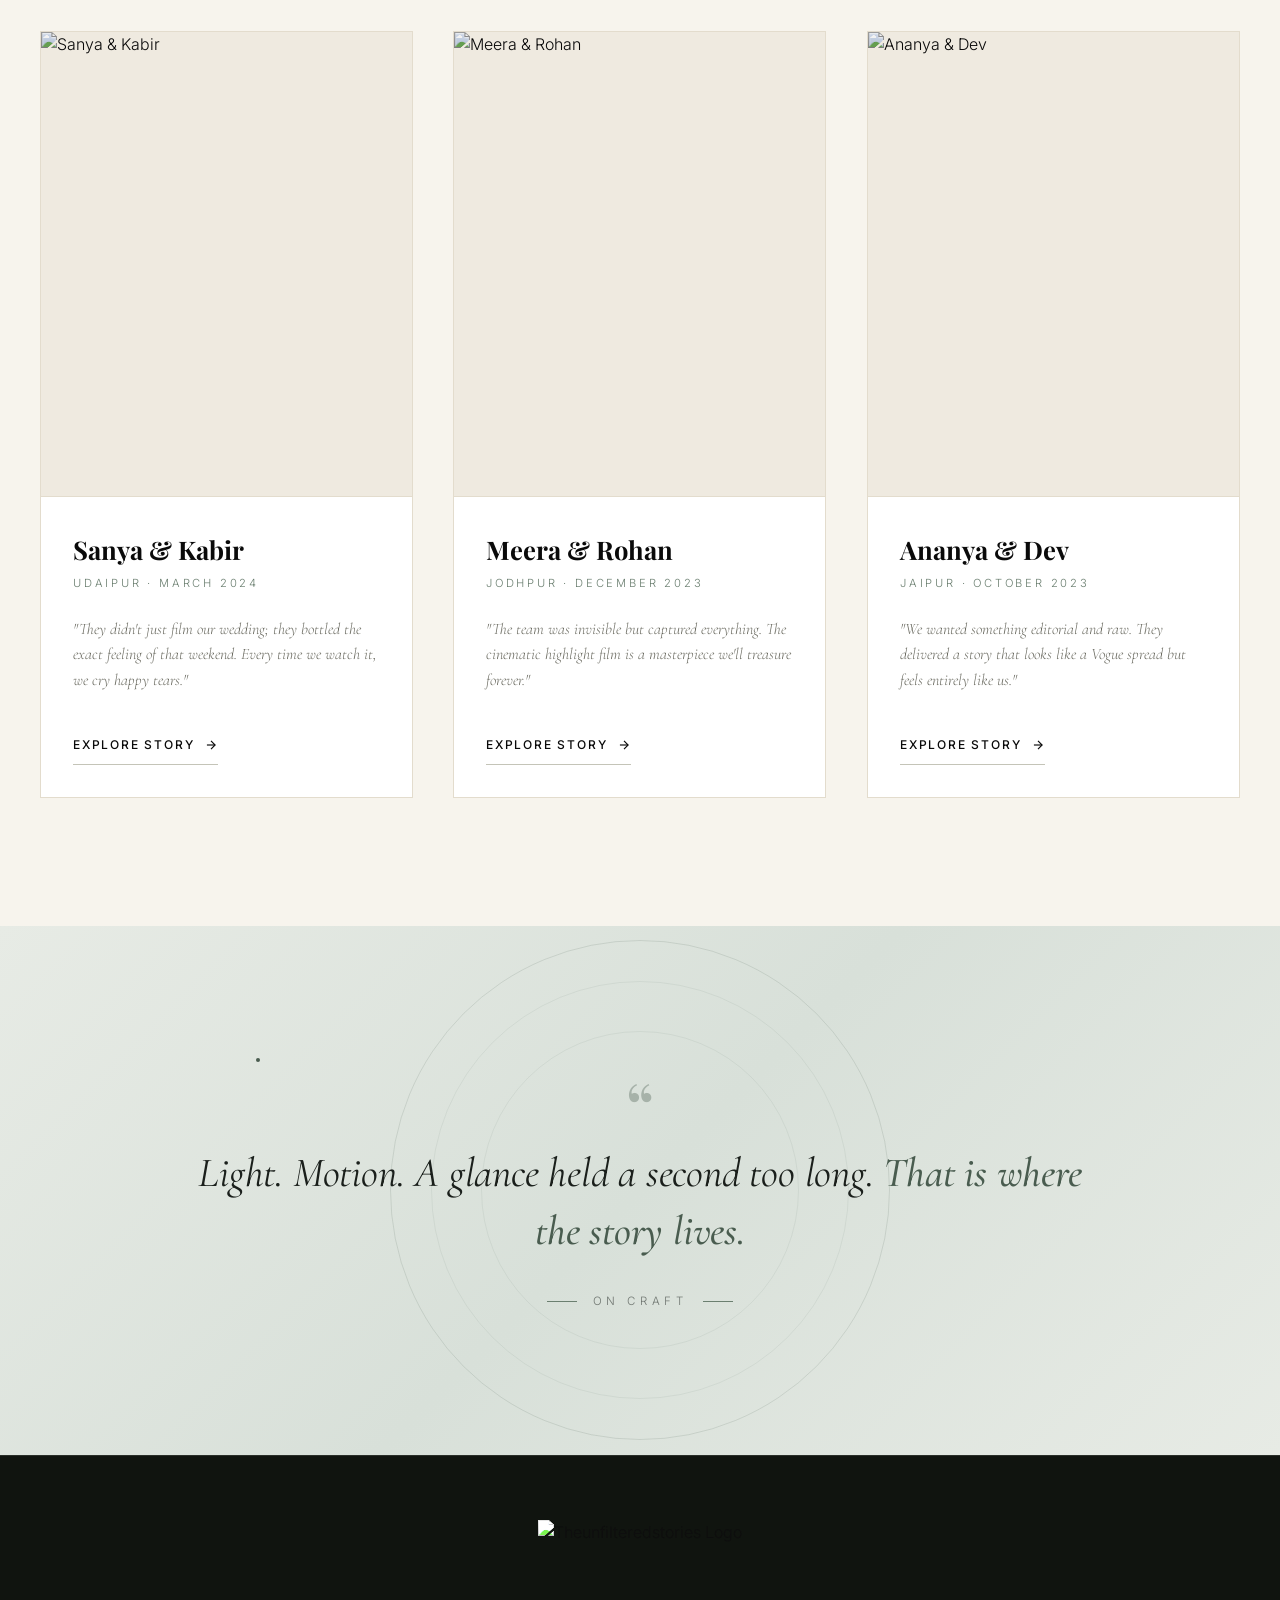
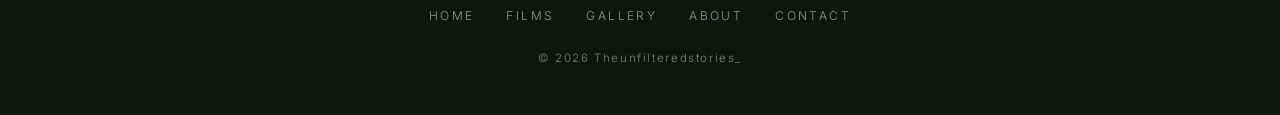
==== commit 4d15bf26: "Update index.html" ====
--- a/index.html
+++ b/index.html
@@ -22,7 +22,7 @@
 <header class="nav" id="nav">
   <div class="nav__left">
     <a href="index.html" class="nav__logo">
-      <img src="IMG_5128.png" alt="Theunfilteredstories Logo" class="nav__logo-img" />
+      <img src="IMG_5128.jpg" alt="Theunfilteredstories Logo" class="nav__logo-img" />
     </a>
     <div class="nav__socials">
       <a href="https://instagram.com" target="_blank" aria-label="Instagram"><svg viewBox="0 0 24 24" fill="none" stroke="currentColor" stroke-width="2"><rect x="2" y="2" width="20" height="20" rx="5" ry="5"></rect><path d="M16 11.37A4 4 0 1 1 12.63 8 4 4 0 0 1 16 11.37z"></path><line x1="17.5" y1="6.5" x2="17.51" y2="6.5"></line></svg></a>
